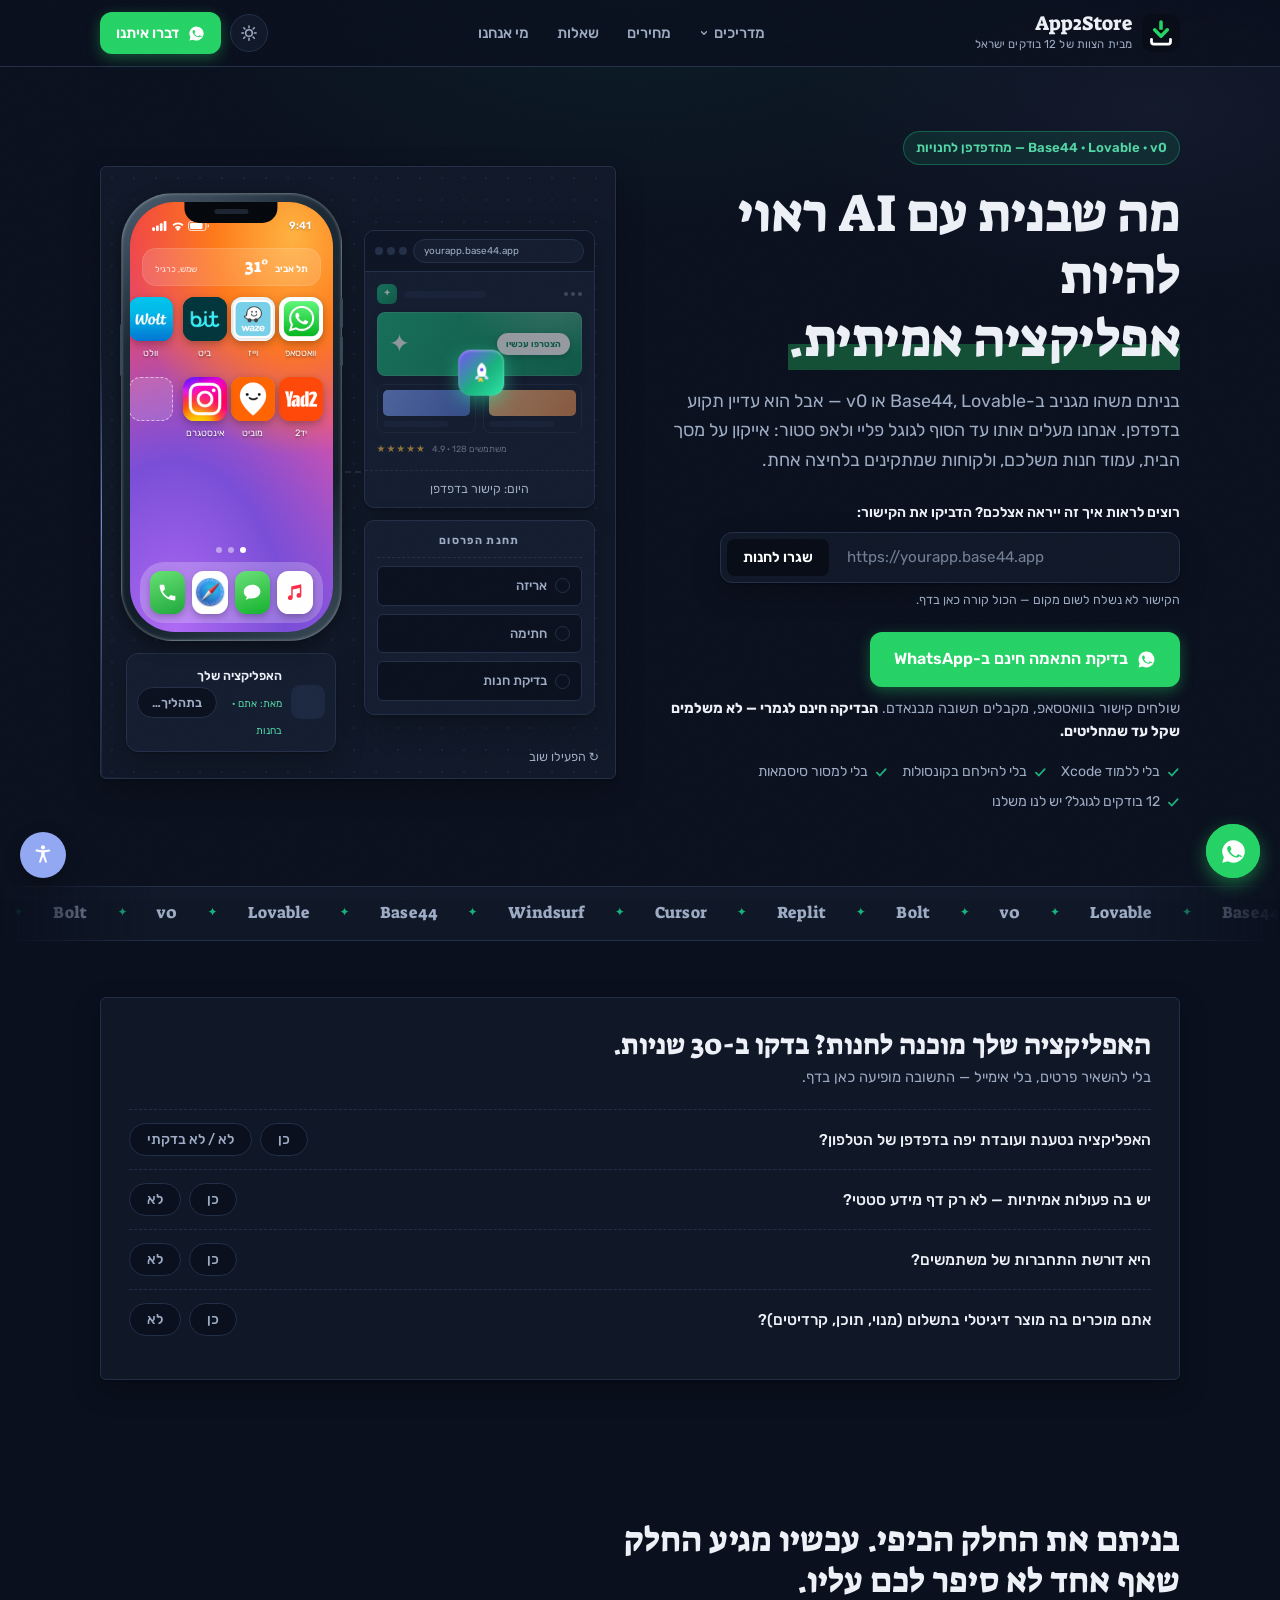
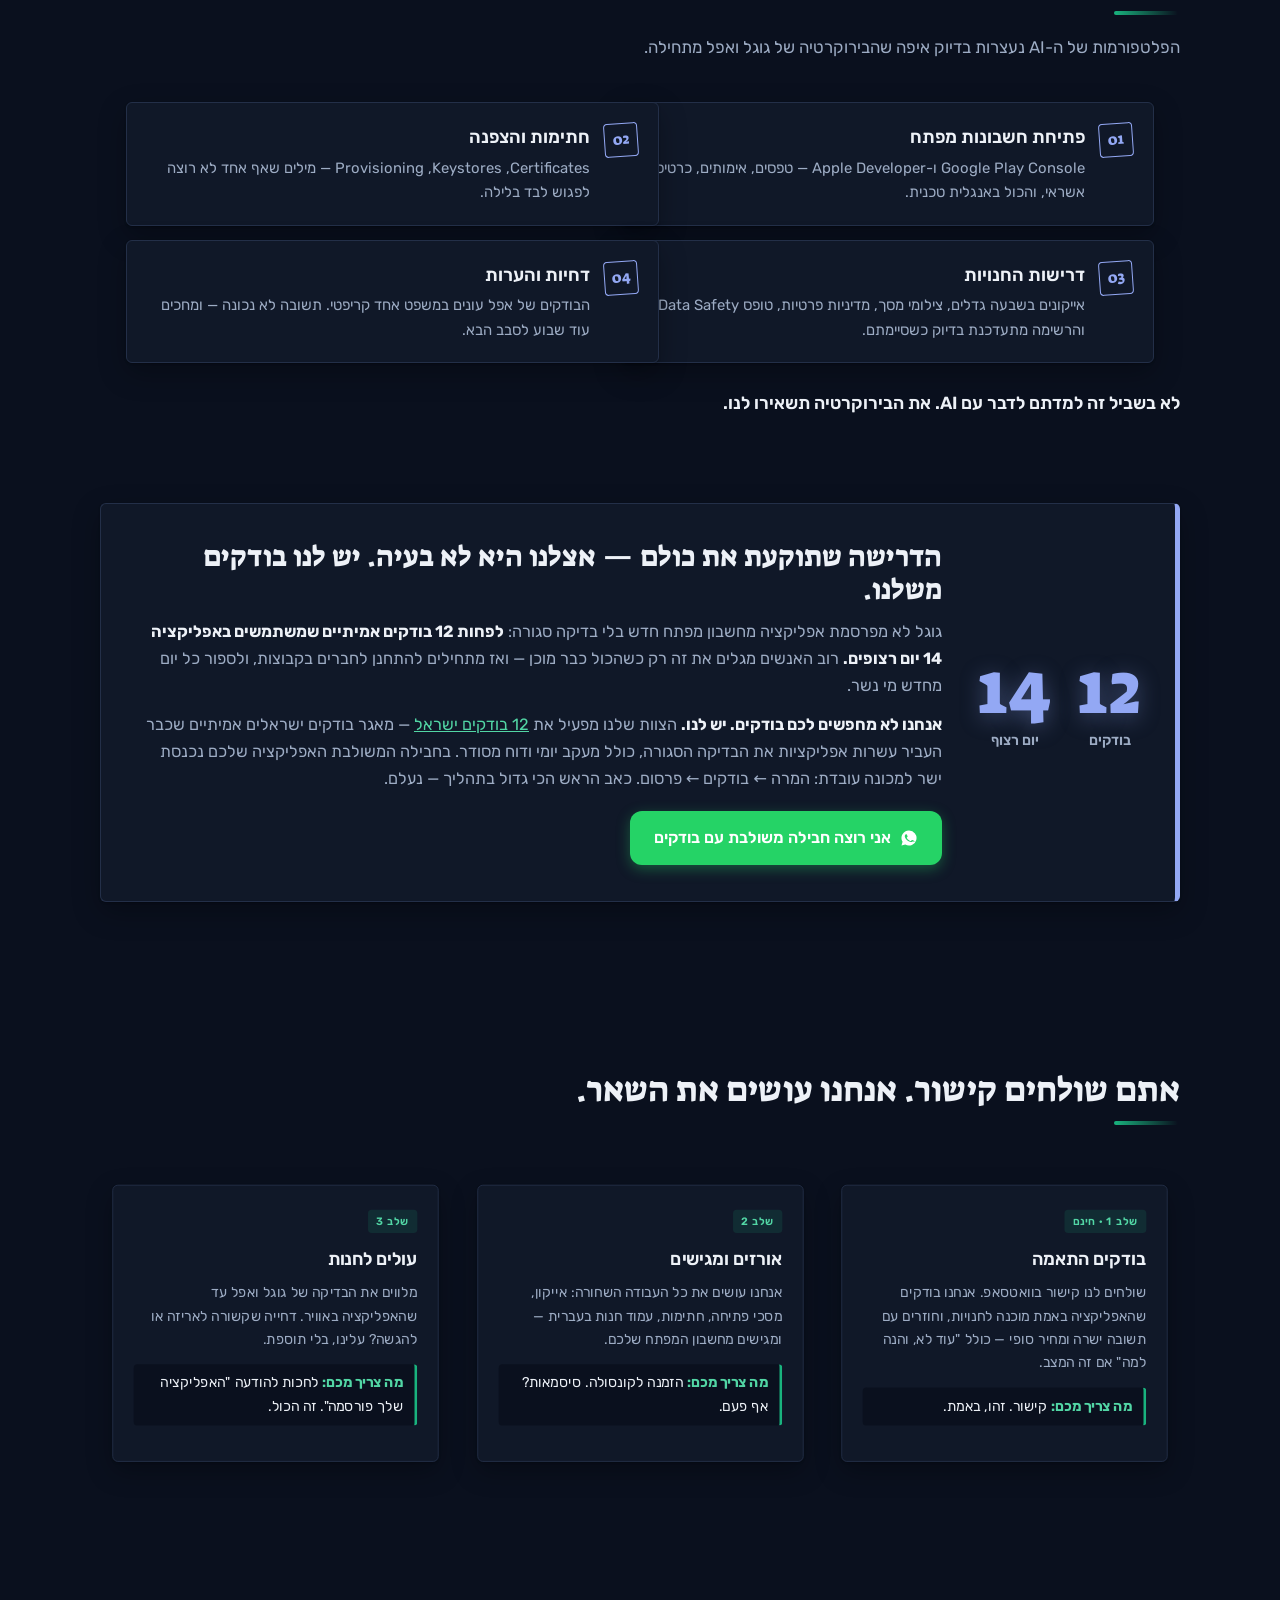
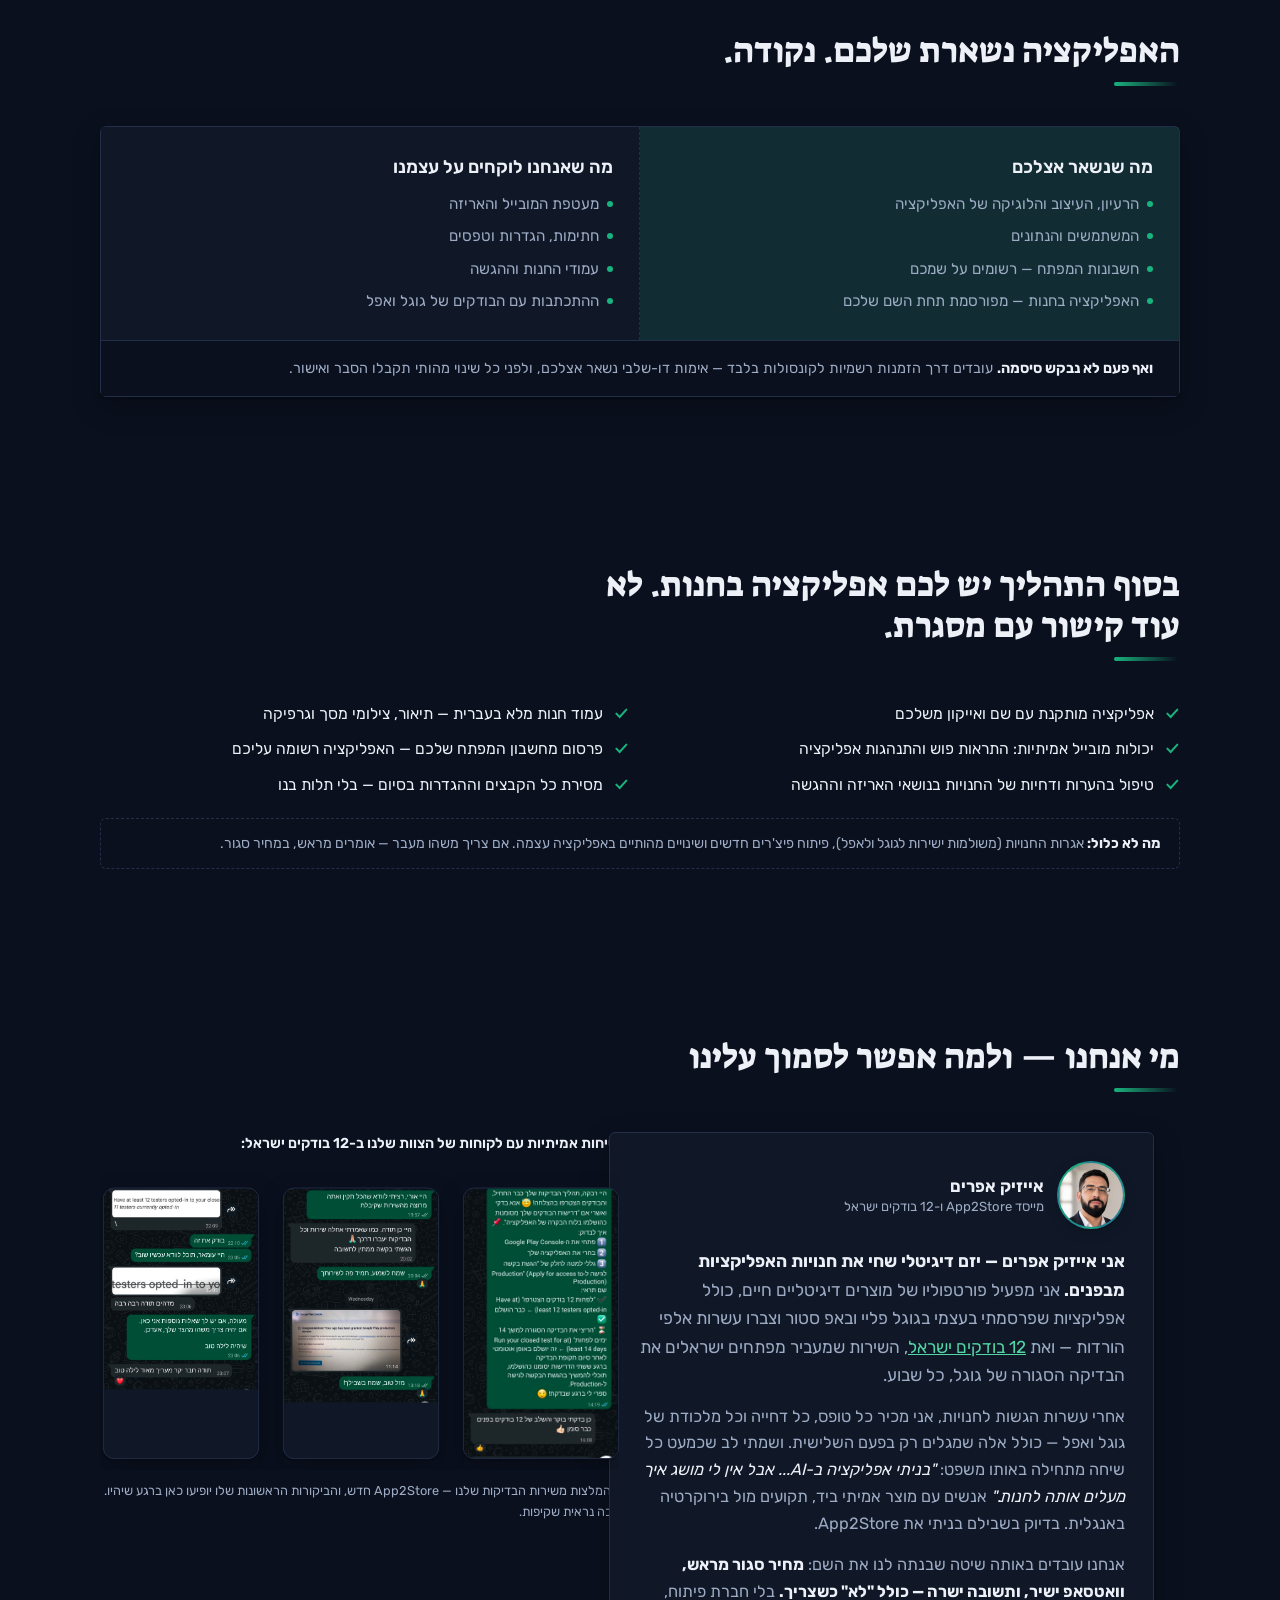
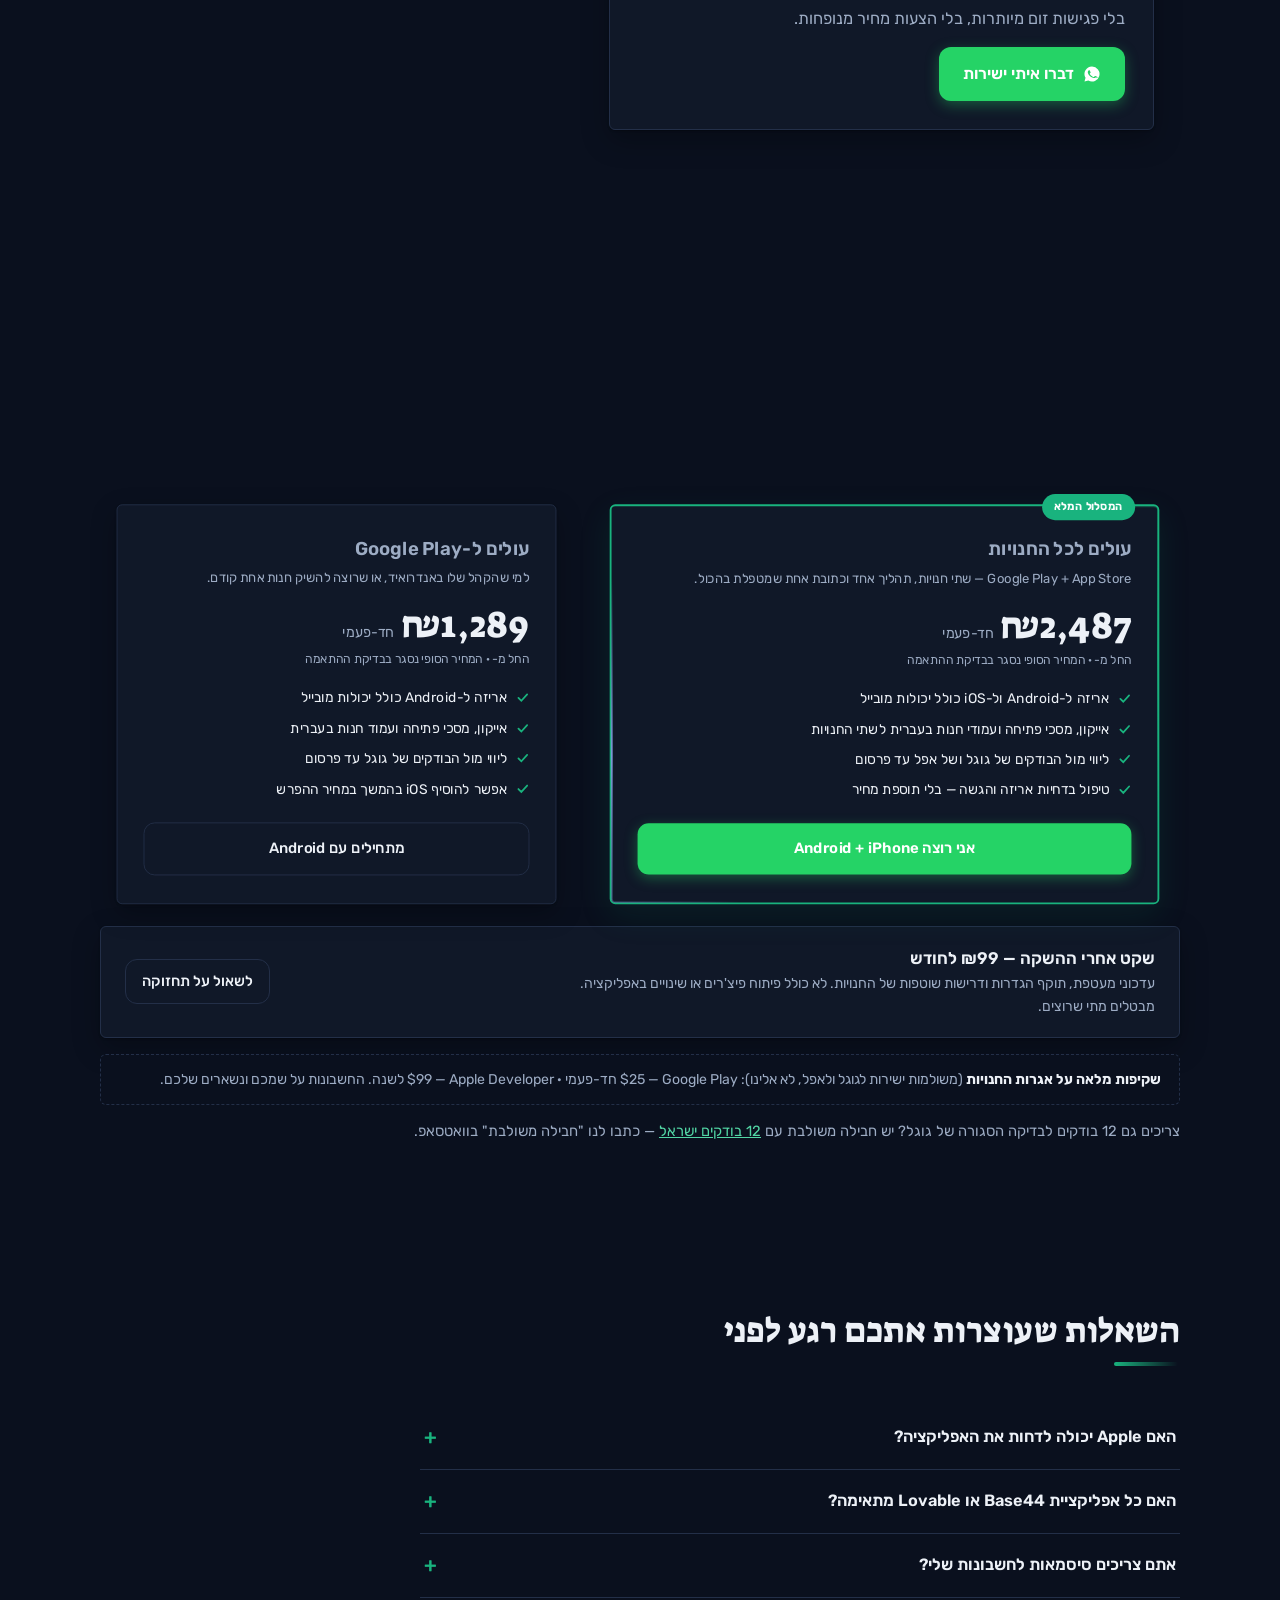
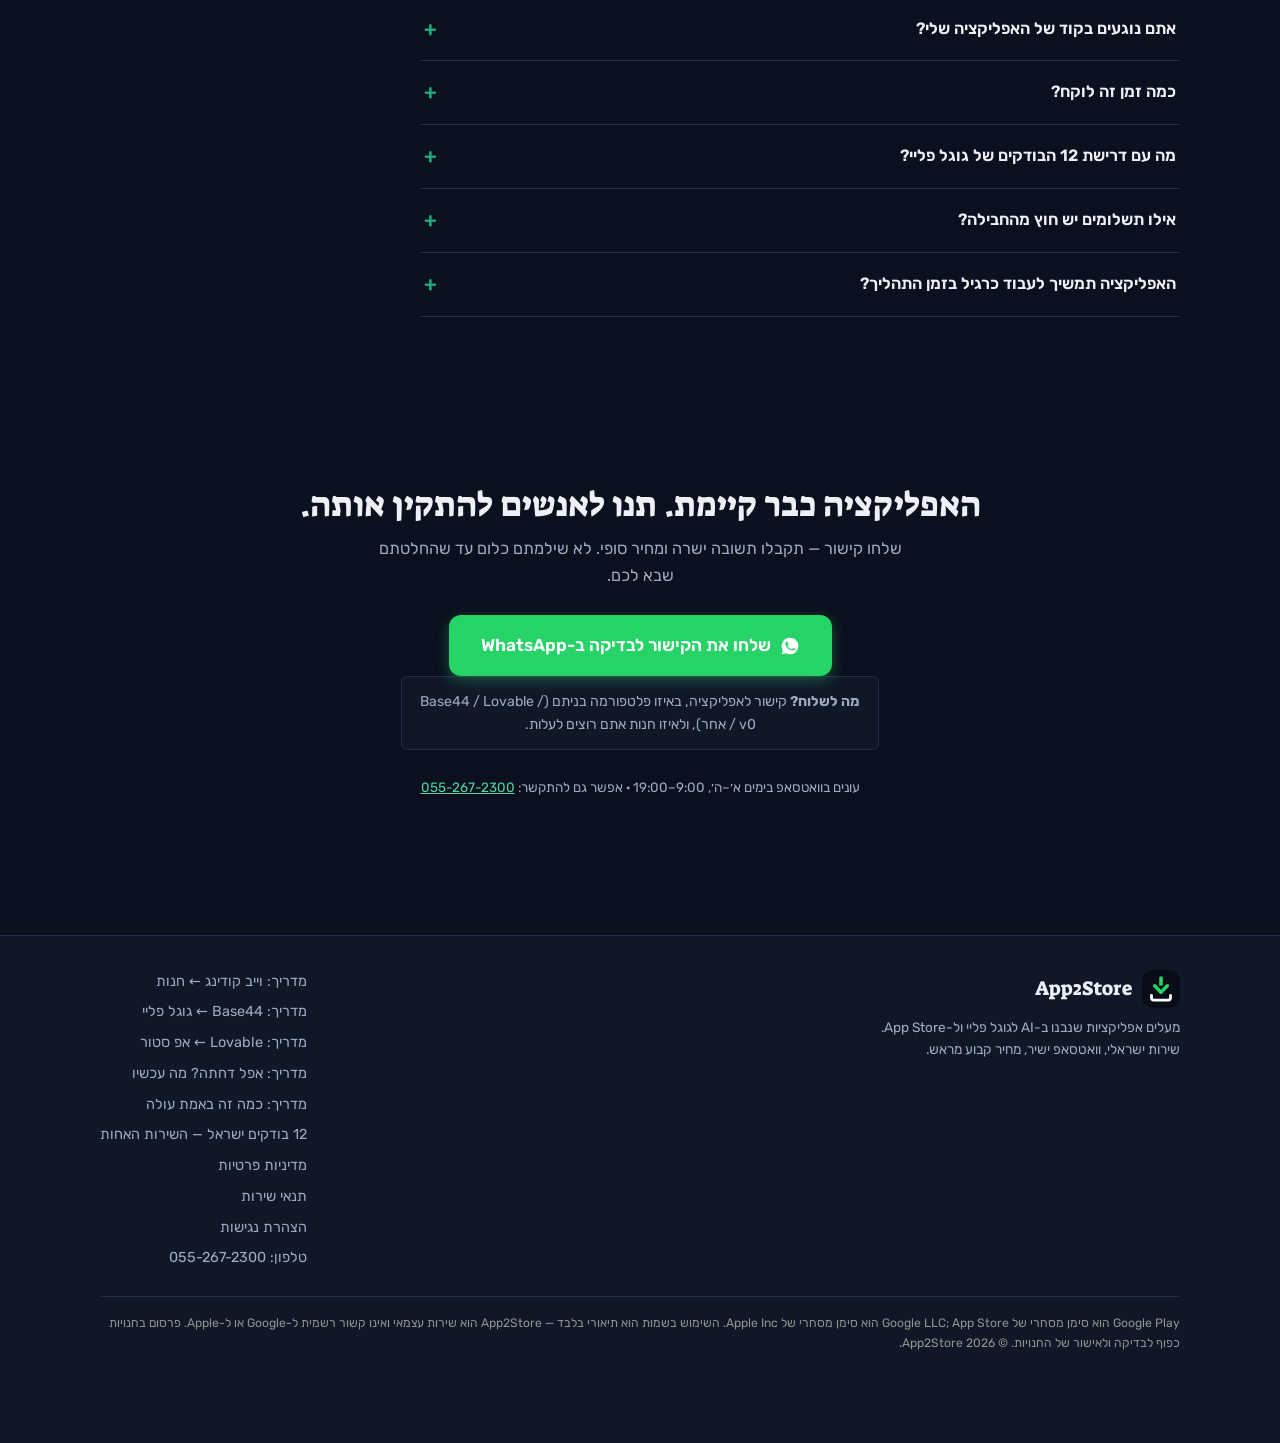
==== index.html @ b813319c "Google Play package to 1,290 Twelve places across the homepage, the five guides, the Service/Offer s" ====
<!DOCTYPE html>
<html lang="he" dir="rtl">
<head>
<meta charset="UTF-8">
<meta name="viewport" content="width=device-width, initial-scale=1.0">
<title>App2Store — מהאפליקציה שבנית ב-AI לגוגל פליי ול-App Store</title>
<meta name="description" content="בניתם אפליקציה ב-Base44, Lovable או v0? אנחנו מעלים אותה עד הסוף לגוגל פליי ול-App Store: אריזה, חתימות, עמוד חנות והגשה — במחיר קבוע מ-₪1,290. בדיקת התאמה חינם בוואטסאפ.">
<link rel="canonical" href="https://app2store.co.il/">
<meta property="og:type" content="website">
<meta property="og:locale" content="he_IL">
<meta property="og:title" content="App2Store | מהדפדפן לגוגל פליי ולאפ סטור">
<meta property="og:description" content="מעלים אפליקציות שנבנו ב-Base44 ו-Lovable לחנויות. מחיר קבוע, בדיקת התאמה חינם, בלי למסור סיסמאות.">
<meta property="og:url" content="https://app2store.co.il/">
<meta property="og:image" content="https://app2store.co.il/assets/og-v2.png">
<meta property="og:image:width" content="1200">
<meta property="og:image:height" content="630">
<meta property="og:image:alt" content="App2Store — מהדפדפן לחנויות">
<meta name="twitter:card" content="summary_large_image">
<meta name="theme-color" content="#0C1720">
<script>
(function(){
  try{
    var q=new URLSearchParams(location.search).get('theme');
    if(q==='light'||(q!=='dark'&&localStorage.getItem('a2s-theme')==='light'))document.documentElement.setAttribute('data-theme','light');
    var a=JSON.parse(localStorage.getItem('a2s-a11y')||'{}');
    if(a.fs===1)document.documentElement.classList.add('a11y-fs1');
    if(a.fs===2)document.documentElement.classList.add('a11y-fs2');
    if(a.contrast)document.documentElement.classList.add('a11y-contrast');
    if(a.links)document.documentElement.classList.add('a11y-links');
    if(a.motion)document.documentElement.classList.add('a11y-motion');
  }catch(e){}
})();
</script>
<link rel="icon" href="/favicon.svg" type="image/svg+xml">
<link rel="icon" href="/assets/favicon-192.png" type="image/png" sizes="192x192">
<link rel="preload" href="/assets/fonts/suezone-hebrew.woff2" as="font" type="font/woff2" crossorigin>
<link rel="preload" href="/assets/fonts/rubik-hebrew.woff2" as="font" type="font/woff2" crossorigin>
<link rel="preload" href="/assets/fonts/rubik-latin.woff2" as="font" type="font/woff2" crossorigin>
<link rel="stylesheet" href="/styles.css?v=20260807b">
<script type="application/ld+json">
{
  "@context": "https://schema.org",
  "@graph": [
    {
      "@type": "WebSite",
      "@id": "https://app2store.co.il/#website",
      "url": "https://app2store.co.il/",
      "name": "App2Store",
      "inLanguage": "he"
    },
    {
      "@type": "Organization",
      "@id": "https://app2store.co.il/#org",
      "name": "App2Store",
      "url": "https://app2store.co.il/",
      "logo": "https://app2store.co.il/assets/favicon-192.png",
      "telephone": "+972-55-267-2300",
      "areaServed": "IL",
      "description": "שירות ישראלי להעלאת אפליקציות שנבנו בכלי AI (Base44, Lovable, v0) לגוגל פליי ול-App Store. מבית הצוות של 12 בודקים ישראל.",
      "founder": { "@type": "Person", "name": "אייזיק אפרים", "image": "https://app2store.co.il/assets/founder.jpg" },
      "sameAs": ["https://www.12testersisrael.com"]
    },
    {
      "@type": "Service",
      "name": "המרת אפליקציית AI לאפליקציה בחנויות",
      "provider": { "@id": "https://app2store.co.il/#org" },
      "serviceType": "פרסום אפליקציות בגוגל פליי וב-App Store",
      "areaServed": "IL",
      "offers": [
        {
          "@type": "Offer",
          "name": "עולים לכל החנויות (Google Play + App Store)",
          "price": "2490",
          "priceCurrency": "ILS"
        },
        {
          "@type": "Offer",
          "name": "עולים ל-Google Play",
          "price": "1290",
          "priceCurrency": "ILS"
        }
      ]
    },
    {
      "@type": "FAQPage",
      "mainEntity": [
        {
          "@type": "Question",
          "name": "האם Apple יכולה לדחות את האפליקציה?",
          "acceptedAnswer": { "@type": "Answer", "text": "כן, ומי שמבטיח לכם אישור מובטח — לא אומר אמת. מה שאנחנו כן עושים: אורזים את האפליקציה עם יכולות מובייל אמיתיות (התראות, ניווט מותאם, טיפול במצב לא מקוון) כדי לעמוד בדרישות של Apple, ומטפלים בדחיות שקשורות לאריזה ולהגשה בלי תוספת מחיר." }
        },
        {
          "@type": "Question",
          "name": "האם כל אפליקציית Base44 או Lovable מתאימה לחנויות?",
          "acceptedAnswer": { "@type": "Answer", "text": "רוב האפליקציות מתאימות, אבל לא כולן. בדיוק בשביל זה בדיקת ההתאמה חינם ולפני תשלום: שולחים קישור בוואטסאפ ומקבלים תשובה ישרה — כולל 'זה עוד לא מוכן' אם זה המצב." }
        },
        {
          "@type": "Question",
          "name": "אתם צריכים סיסמאות לחשבונות שלי?",
          "acceptedAnswer": { "@type": "Answer", "text": "לא, אף פעם. עובדים דרך הזמנות רשמיות לקונסולות המפתחים בלבד. אימות דו-שלבי וסיסמאות נשארים אצלכם." }
        },
        {
          "@type": "Question",
          "name": "אתם נוגעים בקוד של האפליקציה שלי?",
          "acceptedAnswer": { "@type": "Answer", "text": "לא. השירות בונה מעטפת מובייל סביב האפליקציה ולא בתוכה: כשיש ייצוא קוד הוא מתקבל כקלט לקריאה בלבד ונארז כמו שהוא, וכשאין — העטיפה מצביעה על הכתובת החיה של האפליקציה ללא גישה לקוד כלל. התאמות קוסמטיות בשכבת המעטפת בלבד (תצוגת מובייל, התראות) מדווחות ומאושרות מראש. פיתוח פיצ'רים ותיקוני באגים אינם חלק מהשירות." }
        },
        {
          "@type": "Question",
          "name": "כמה זמן לוקח התהליך?",
          "acceptedAnswer": { "@type": "Answer", "text": "ההכנה וההגשה שלנו לוקחות ימי עבודה ספורים מרגע שיש גישה וחומרים. זמן הבדיקה של גוגל ואפל אינו בשליטתנו — בדרך כלל ימים בודדים." }
        },
        {
          "@type": "Question",
          "name": "מה עם דרישת 12 הבודקים של גוגל פליי?",
          "acceptedAnswer": { "@type": "Answer", "text": "בחשבון מפתח אישי חדש גוגל דורשת בדיקה סגורה עם 12 בודקים לפני פרסום. זה בדיוק התחום של השירות האחות שלנו, 12 בודקים ישראל — כשצריך, מחברים בין השירותים בחבילה אחת מסודרת." }
        },
        {
          "@type": "Question",
          "name": "אילו תשלומים יש חוץ מהחבילה?",
          "acceptedAnswer": { "@type": "Answer", "text": "אגרות החנויות עצמן, שמשולמות ישירות לגוגל ולאפל ולא אלינו: Google Play — 25 דולר חד-פעמי; Apple Developer — 99 דולר לשנה. החשבונות נפתחים על שמכם ונשארים שלכם." }
        },
        {
          "@type": "Question",
          "name": "האפליקציה תמשיך לעבוד כרגיל בזמן התהליך?",
          "acceptedAnswer": { "@type": "Answer", "text": "כן. גרסת הווב שלכם ממשיכה לרוץ כרגיל — אנחנו עובדים על מעטפת המובייל לצידה, ולא נוגעים במה שעובד בלי הסבר ואישור שלכם מראש." }
        }
      ]
    }
  ]
}
</script>
</head>
<body>

<header class="site-header">
  <div class="container">
    <button class="burger" id="burgerBtn" type="button" aria-label="תפריט" aria-expanded="false"><svg width="20" height="20" viewBox="0 0 24 24" fill="none" stroke="currentColor" stroke-width="2.4" stroke-linecap="round" aria-hidden="true"><path d="M4 7h16M4 12h16M4 17h16"/></svg></button>
    <div class="brand">
      <a class="brand-home" href="/" aria-label="App2Store — דף הבית">
        <svg class="brand-mark" viewBox="0 0 48 48" aria-hidden="true"><rect width="48" height="48" rx="12" fill="#10222E"/><path d="M24 10v16" stroke="#25D366" stroke-width="4.5" stroke-linecap="round"/><path d="M16 20l8 8 8-8" stroke="#25D366" stroke-width="4.5" stroke-linecap="round" stroke-linejoin="round"/><path d="M12 32v3a3 3 0 0 0 3 3h18a3 3 0 0 0 3-3v-3" stroke="#fff" stroke-width="3.5" stroke-linecap="round" fill="none"/></svg>
      </a>
      <span>
        <a class="brand-name" href="/">App2Store</a>
        <span class="brand-sub">מבית הצוות של <a href="https://www.12testersisrael.com" target="_blank" rel="noopener">12 בודקים ישראל</a></span>
      </span>
    </div>
    <nav class="main-nav" id="mainNav" aria-label="ניווט ראשי">
      <div class="nav-dd">
        <button class="nav-link nav-dd-btn" id="guidesBtn" type="button" aria-expanded="false">מדריכים <svg width="10" height="10" viewBox="0 0 24 24" fill="none" stroke="currentColor" stroke-width="3" stroke-linecap="round" aria-hidden="true"><path d="M6 9l6 6 6-6"/></svg></button>
        <div class="nav-dd-menu" id="guidesMenu">
          <a href="/vibe-coding-to-store">וייב קודינג ← חנות</a>
          <a href="/base44-to-google-play">Base44 ← גוגל פליי</a>
          <a href="/lovable-to-app-store">Lovable ← אפ סטור</a>
          <a href="/apple-rejection-guidelines">אפל דחתה? מה עכשיו</a>
          <a href="/app-store-costs">כמה זה באמת עולה</a>
        </div>
      </div>
      <a class="nav-link" href="/#pricing">מחירים</a>
      <a class="nav-link" href="/#faq">שאלות</a>
      <a class="nav-link" href="/#about">מי אנחנו</a>
    </nav>
    <div class="header-actions">
      <button class="theme-toggle" id="themeToggle" type="button" aria-label="החלפת מצב תצוגה כהה/בהיר">
        <svg class="ic-sun" width="18" height="18" viewBox="0 0 24 24" fill="none" stroke="currentColor" stroke-width="2" stroke-linecap="round" aria-hidden="true"><circle cx="12" cy="12" r="4.4"/><path d="M12 2.5v2.4M12 19.1v2.4M2.5 12h2.4M19.1 12h2.4M4.9 4.9l1.7 1.7M17.4 17.4l1.7 1.7M19.1 4.9l-1.7 1.7M6.6 17.4l-1.7 1.7"/></svg>
        <svg class="ic-moon" width="17" height="17" viewBox="0 0 24 24" fill="currentColor" aria-hidden="true"><path d="M20.7 14.6A8.8 8.8 0 0 1 9.4 3.3a.6.6 0 0 0-.8-.74A10 10 0 1 0 21.44 15.4a.6.6 0 0 0-.74-.8z"/></svg>
      </button>
      <a class="btn btn-wa btn-sm wa" href="#" data-wa>
        <svg width="17" height="17" viewBox="0 0 24 24" fill="currentColor" aria-hidden="true"><path d="M12 2a10 10 0 0 0-8.6 15.1L2 22l5.1-1.3A10 10 0 1 0 12 2zm5.2 14.2c-.2.6-1.2 1.1-1.7 1.2-.5 0-1 .2-3.3-.7-2.8-1.1-4.6-4-4.7-4.2-.1-.2-1.1-1.5-1.1-2.9s.7-2 1-2.3c.2-.3.5-.3.7-.3h.5c.2 0 .4 0 .6.5l.9 2.1c.1.2.1.4 0 .6l-.4.6-.5.5c-.2.2-.3.4-.1.7.2.3.9 1.5 2 2.4 1.4 1.2 2.5 1.6 2.9 1.7.3.2.5.1.7-.1l1.1-1.3c.2-.3.5-.2.8-.1l2.1 1c.3.2.5.3.6.4 0 .1 0 .7-.2 1.2z"/></svg>
        דברו איתנו
      </a>
    </div>
  </div>
</header>

<section class="hero">
  <div class="container">
    <div class="hero-copy">
      <span class="eyebrow">Base44 · Lovable · v0 — מהדפדפן לחנויות</span>
      <h1 id="heroTitle">מה שבנית עם AI ראוי להיות <span class="hl">אפליקציה אמיתית.</span></h1>
      <p class="hero-sub">בניתם משהו מגניב ב-Base44, Lovable או v0 — אבל הוא עדיין תקוע בדפדפן. אנחנו מעלים אותו עד הסוף לגוגל פליי ולאפ סטור: אייקון על מסך הבית, עמוד חנות משלכם, ולקוחות שמתקינים בלחיצה אחת.</p>

      <div class="paste-row">
        <label class="paste-label" for="appUrl">רוצים לראות איך זה ייראה אצלכם? הדביקו את הקישור:</label>
        <div class="paste-box">
          <input id="appUrl" type="url" inputmode="url" placeholder="https://yourapp.base44.app" autocomplete="off">
          <button id="launchBtn" type="button">שגרו לחנות</button>
        </div>
        <p class="paste-hint">הקישור לא נשלח לשום מקום — הכול קורה כאן בדף.</p>
      </div>

      <div class="hero-cta-wrap">
        <a class="btn btn-wa wa" href="#" data-wa>
          <svg width="19" height="19" viewBox="0 0 24 24" fill="currentColor" aria-hidden="true"><path d="M12 2a10 10 0 0 0-8.6 15.1L2 22l5.1-1.3A10 10 0 1 0 12 2zm5.2 14.2c-.2.6-1.2 1.1-1.7 1.2-.5 0-1 .2-3.3-.7-2.8-1.1-4.6-4-4.7-4.2-.1-.2-1.1-1.5-1.1-2.9s.7-2 1-2.3c.2-.3.5-.3.7-.3h.5c.2 0 .4 0 .6.5l.9 2.1c.1.2.1.4 0 .6l-.4.6-.5.5c-.2.2-.3.4-.1.7.2.3.9 1.5 2 2.4 1.4 1.2 2.5 1.6 2.9 1.7.3.2.5.1.7-.1l1.1-1.3c.2-.3.5-.2.8-.1l2.1 1c.3.2.5.3.6.4 0 .1 0 .7-.2 1.2z"/></svg>
          בדיקת התאמה חינם ב-WhatsApp
        </a>
        <p class="hero-micro">שולחים קישור בוואטסאפ, מקבלים תשובה מבנאדם. <strong>הבדיקה חינם לגמרי — לא משלמים שקל עד שמחליטים.</strong></p>
      </div>

      <div class="hero-nots">
        <span><svg width="14" height="14" viewBox="0 0 24 24" fill="none" stroke="currentColor" stroke-width="3" stroke-linecap="round" aria-hidden="true"><path d="M5 13l5 5L20 7"/></svg> בלי ללמוד Xcode</span>
        <span><svg width="14" height="14" viewBox="0 0 24 24" fill="none" stroke="currentColor" stroke-width="3" stroke-linecap="round" aria-hidden="true"><path d="M5 13l5 5L20 7"/></svg> בלי להילחם בקונסולות</span>
        <span><svg width="14" height="14" viewBox="0 0 24 24" fill="none" stroke="currentColor" stroke-width="3" stroke-linecap="round" aria-hidden="true"><path d="M5 13l5 5L20 7"/></svg> בלי למסור סיסמאות</span>
        <span><svg width="14" height="14" viewBox="0 0 24 24" fill="none" stroke="currentColor" stroke-width="3" stroke-linecap="round" aria-hidden="true"><path d="M5 13l5 5L20 7"/></svg> 12 בודקים לגוגל? יש לנו משלנו</span>
      </div>
    </div>

    <div class="stage" id="stage" aria-label="הדגמה: האפליקציה שלכם עוברת מהדפדפן לחנות">
      <div class="flow-col">
      <div class="browser" id="browserCard">
        <div class="browser-top">
          <span class="browser-dots"><i></i><i></i><i></i></span>
          <span class="urlbar" id="urlbar">yourapp.base44.app</span>
        </div>
        <div class="browser-body" id="browserBody">
          <div class="sk-nav"><i class="sk-logo sk-mono">✦</i><span class="sk sk-navline"></span><span class="sk-menu"><i></i><i></i><i></i></span></div>
          <div class="sk-hero2"><span class="sk-mono-big sk-mono">✦</span><span class="sk-cta">הצטרפו עכשיו</span></div>
          <div class="sk-cards">
            <div class="sk-card"><i class="skc-thumb t1"></i><span class="sk skc-line"></span></div>
            <div class="sk-card"><i class="skc-thumb t2"></i><span class="sk skc-line"></span></div>
          </div>
          <div class="sk-rate"><span class="sk-stars">★★★★★</span><span class="sk-rate-n">4.9 · 128 משתמשים</span></div>
        </div>
        <div class="browser-tag" id="browserTag">היום: קישור בדפדפן</div>
      </div>

      <div class="gate">
        <span class="gate-title">תחנת הפרסום</span>
        <div class="chip" id="chip1"><span class="tick"><svg viewBox="0 0 24 24" fill="none" stroke="currentColor" stroke-width="4" stroke-linecap="round"><path d="M5 13l5 5L20 7"/></svg></span>אריזה</div>
        <div class="chip" id="chip2"><span class="tick"><svg viewBox="0 0 24 24" fill="none" stroke="currentColor" stroke-width="4" stroke-linecap="round"><path d="M5 13l5 5L20 7"/></svg></span>חתימה</div>
        <div class="chip" id="chip3"><span class="tick"><svg viewBox="0 0 24 24" fill="none" stroke="currentColor" stroke-width="4" stroke-linecap="round"><path d="M5 13l5 5L20 7"/></svg></span>בדיקת חנות</div>
      </div>
      </div>

      <div class="phone-col">
        <div class="phone" id="phoneShell">
          <i class="pbtn pb-pow" aria-hidden="true"></i>
          <i class="pbtn pb-vu" aria-hidden="true"></i>
          <i class="pbtn pb-vd" aria-hidden="true"></i>
          <div class="phone-screen">
            <div class="p-island" aria-hidden="true"></div>
            <div class="phone-status" aria-hidden="true">
              <span class="pstat">
                <svg width="15" height="10" viewBox="0 0 16 11" fill="currentColor"><rect x="0" y="7" width="3" height="4" rx="1"/><rect x="4.2" y="5" width="3" height="6" rx="1"/><rect x="8.4" y="2.5" width="3" height="8.5" rx="1"/><rect x="12.6" y="0" width="3" height="11" rx="1"/></svg>
                <svg width="14" height="11" viewBox="0 0 16 12" fill="currentColor"><circle cx="8" cy="10.3" r="1.7"/><path d="M4.5 8.1a5 5 0 0 1 7 0l-1.5 1.5a3 3 0 0 0-4 0z"/><path d="M1.6 5.2a9 9 0 0 1 12.8 0l-1.5 1.5a7 7 0 0 0-9.8 0z"/></svg>
                <svg width="21" height="10" viewBox="0 0 25 12" fill="none" stroke="currentColor"><rect x="0.5" y="0.5" width="21" height="11" rx="3.2"/><rect x="2.3" y="2.3" width="15" height="7.4" rx="1.6" fill="currentColor" stroke="none"/><path d="M23.6 4v4a2.1 2.1 0 0 0 0-4z" fill="currentColor" stroke="none"/></svg>
              </span>
              <span class="ptime">9:41</span>
            </div>
            <div class="pwidget" aria-hidden="true">
              <span class="pw-city">תל אביב</span>
              <span class="pw-temp">31°</span>
              <span class="pw-cond">שמש, כרגיל</span>
            </div>
            <div class="icon-grid">
              <div class="app-ico"><i class="ai ai-wa"><img src="/assets/apps/whatsapp.png" alt=""></i><span>וואטסאפ</span></div>
              <div class="app-ico"><i class="ai ai-waze"><img src="/assets/apps/waze.png" alt=""></i><span>וייז</span></div>
              <div class="app-ico"><i class="ai ai-bit"><img src="/assets/apps/bit.png" alt=""></i><span>ביט</span></div>
              <div class="app-ico"><i class="ai ai-wolt"><img src="/assets/apps/wolt.png" alt=""></i><span>וולט</span></div>
              <div class="app-ico"><i class="ai ai-yad2"><img src="/assets/apps/yad2.png" alt=""></i><span>יד2</span></div>
              <div class="app-ico"><i class="ai ai-moovit"><img src="/assets/apps/moovit.png" alt=""></i><span>מוביט</span></div>
              <div class="app-ico"><i class="ai ai-insta"><img src="/assets/apps/instagram.png" alt=""></i><span>אינסטגרם</span></div>
              <div class="app-ico slot" id="slot"><i class="ai" id="slotIcon"><svg class="spark" width="26" height="26" viewBox="0 0 24 24" aria-hidden="true"><path d="M12 1.8c2.8 1.8 4.4 4.7 4.4 8 0 2-.5 3.9-1.5 5.6H9.1a11.6 11.6 0 0 1-1.5-5.6c0-3.3 1.6-6.2 4.4-8z" fill="#fff"/><circle cx="12" cy="8.6" r="1.7" fill="#5A4FF0"/><path d="M8.8 13.6c-1.7.7-2.9 2.1-3.4 4 1.3.4 2.7.2 3.9-.4z" fill="#DDE3FF"/><path d="M15.2 13.6c1.7.7 2.9 2.1 3.4 4-1.3.4-2.7.2-3.9-.4z" fill="#DDE3FF"/><path d="M12 16.2c1 1.1 1.4 2.6 1 4.4-.7-.2-1.4-.7-2-1.4-.6.7-1.3 1.2-2 1.4-.4-1.8 0-3.3 1-4.4z" fill="#FFC94D"/></svg></i><span id="slotLabel">האפליקציה שלך</span></div>
            </div>
            <div class="pdots" aria-hidden="true"><i class="on"></i><i></i><i></i></div>
            <div class="phone-dock" aria-hidden="true">
              <i class="dk dk-music"><svg width="22" height="22" viewBox="0 0 24 24" fill="#FA2D48"><path d="M9.5 18.2a2.6 2.6 0 1 1-1.6-2.4V6.6a1 1 0 0 1 .8-1l9-1.9a1 1 0 0 1 1.2 1v11a2.6 2.6 0 1 1-1.6-2.4V7.6l-7.8 1.7z"/></svg></i>
              <i class="dk dk-msg"><svg width="21" height="21" viewBox="0 0 24 24" fill="#fff"><path d="M12 3C6.5 3 2 6.6 2 11c0 2.5 1.4 4.7 3.6 6.1-.2.8-.7 2-1.5 3 0 0 2.4-.3 4.2-1.6.9.2 1.8.4 2.7.4 5.5 0 10-3.6 10-8s-4.5-8-10-8z"/></svg></i>
              <i class="dk dk-saf"><img src="/assets/apps/safari.png" alt=""></i>
              <i class="dk dk-phone"><svg width="21" height="21" viewBox="0 0 24 24" fill="#fff"><path d="M6.6 10.8c1.4 2.8 3.8 5.1 6.6 6.6l2.2-2.2c.3-.3.7-.4 1-.2 1.1.4 2.3.6 3.6.6.6 0 1 .4 1 1V20c0 .6-.4 1-1 1C10.6 21 3 13.4 3 4c0-.6.4-1 1-1h3.5c.6 0 1 .4 1 1 0 1.2.2 2.4.6 3.6.1.3 0 .7-.2 1l-2.3 2.2z"/></svg></i>
            </div>
          </div>
        </div>
        <div class="listing" dir="rtl">
          <span class="listing-icon" id="listingIcon"><svg class="spark" width="19" height="19" viewBox="0 0 24 24" aria-hidden="true"><path d="M12 1.8c2.8 1.8 4.4 4.7 4.4 8 0 2-.5 3.9-1.5 5.6H9.1a11.6 11.6 0 0 1-1.5-5.6c0-3.3 1.6-6.2 4.4-8z" fill="#fff"/><circle cx="12" cy="8.6" r="1.7" fill="#5A4FF0"/><path d="M8.8 13.6c-1.7.7-2.9 2.1-3.4 4 1.3.4 2.7.2 3.9-.4z" fill="#DDE3FF"/><path d="M15.2 13.6c1.7.7 2.9 2.1 3.4 4-1.3.4-2.7.2-3.9-.4z" fill="#DDE3FF"/><path d="M12 16.2c1 1.1 1.4 2.6 1 4.4-.7-.2-1.4-.7-2-1.4-.6.7-1.3 1.2-2 1.4-.4-1.8 0-3.3 1-4.4z" fill="#FFC94D"/></svg></span>
          <span class="listing-meta">
            <span class="listing-name" id="listingName">האפליקציה שלך</span><br>
            <span class="listing-dev">מאת: אתם · בחנות</span>
          </span>
          <button class="install-btn" id="installBtn" type="button">בתהליך…</button>
        </div>
      </div>

      <div class="fly" id="fly" aria-hidden="true"><svg width="25" height="25" viewBox="0 0 24 24" aria-hidden="true"><path d="M12 1.8c2.8 1.8 4.4 4.7 4.4 8 0 2-.5 3.9-1.5 5.6H9.1a11.6 11.6 0 0 1-1.5-5.6c0-3.3 1.6-6.2 4.4-8z" fill="#fff"/><circle cx="12" cy="8.6" r="1.7" fill="#5A4FF0"/><path d="M8.8 13.6c-1.7.7-2.9 2.1-3.4 4 1.3.4 2.7.2 3.9-.4z" fill="#DDE3FF"/><path d="M15.2 13.6c1.7.7 2.9 2.1 3.4 4-1.3.4-2.7.2-3.9-.4z" fill="#DDE3FF"/><path d="M12 16.2c1 1.1 1.4 2.6 1 4.4-.7-.2-1.4-.7-2-1.4-.6.7-1.3 1.2-2 1.4-.4-1.8 0-3.3 1-4.4z" fill="#FFC94D"/></svg></div>
      <div class="stamp" id="stamp" aria-hidden="true">עלה לחנות ✓</div>
      <button class="replay" id="replayBtn" type="button" aria-label="הפעלת ההדגמה שוב">↻ הפעילו שוב</button>
    </div>
  </div>
</section>

<div class="platform-strip" aria-hidden="true">
  <div class="pl-track">
    <span>Base44</span><i>✦</i><span>Lovable</span><i>✦</i><span>v0</span><i>✦</i><span>Bolt</span><i>✦</i><span>Replit</span><i>✦</i><span>Cursor</span><i>✦</i><span>Windsurf</span><i>✦</i>
    <span>Base44</span><i>✦</i><span>Lovable</span><i>✦</i><span>v0</span><i>✦</i><span>Bolt</span><i>✦</i><span>Replit</span><i>✦</i><span>Cursor</span><i>✦</i><span>Windsurf</span><i>✦</i>
  </div>
</div>

<section id="check" class="check-sec">
  <div class="container">
    <div class="checker panel">
      <div class="check-head">
        <h2>האפליקציה שלך מוכנה לחנות? בדקו ב-30 שניות.</h2>
        <p>בלי להשאיר פרטים, בלי אימייל — התשובה מופיעה כאן בדף.</p>
      </div>
      <div class="check-qs" id="checkQs">
        <div class="cq" data-q="mobile">
          <span class="cq-text">האפליקציה נטענת ועובדת יפה בדפדפן של הטלפון?</span>
          <span class="cq-btns"><button type="button" class="cq-btn" data-a="yes">כן</button><button type="button" class="cq-btn" data-a="no">לא / לא בדקתי</button></span>
        </div>
        <div class="cq" data-q="real">
          <span class="cq-text">יש בה פעולות אמיתיות — לא רק דף מידע סטטי?</span>
          <span class="cq-btns"><button type="button" class="cq-btn" data-a="yes">כן</button><button type="button" class="cq-btn" data-a="no">לא</button></span>
        </div>
        <div class="cq" data-q="login">
          <span class="cq-text">היא דורשת התחברות של משתמשים?</span>
          <span class="cq-btns"><button type="button" class="cq-btn" data-a="yes">כן</button><button type="button" class="cq-btn" data-a="no">לא</button></span>
        </div>
        <div class="cq" data-q="digital">
          <span class="cq-text">אתם מוכרים בה מוצר דיגיטלי בתשלום (מנוי, תוכן, קרדיטים)?</span>
          <span class="cq-btns"><button type="button" class="cq-btn" data-a="yes">כן</button><button type="button" class="cq-btn" data-a="no">לא</button></span>
        </div>
      </div>
      <div class="check-result" id="checkResult" hidden></div>
    </div>
  </div>
</section>

<section id="pain">
  <div class="container">
    <div class="sec-head">
      <h2>בניתם את החלק הכיפי. עכשיו מגיע החלק שאף אחד לא סיפר לכם עליו.</h2>
      <p>הפלטפורמות של ה-AI נעצרות בדיוק איפה שהבירוקרטיה של גוגל ואפל מתחילה.</p>
    </div>
    <div class="case-file">
      <div class="case-row panel">
        <span class="case-num">01</span>
        <div><h3>פתיחת חשבונות מפתח</h3><p>Google Play Console ו-Apple Developer — טפסים, אימותים, כרטיס אשראי, והכול באנגלית טכנית.</p></div>
      </div>
      <div class="case-row panel">
        <span class="case-num">02</span>
        <div><h3>חתימות והצפנה</h3><p><span class="en">Certificates</span>, <span class="en">Keystores</span>, <span class="en">Provisioning</span> — מילים שאף אחד לא רוצה לפגוש לבד בלילה.</p></div>
      </div>
      <div class="case-row panel">
        <span class="case-num">03</span>
        <div><h3>דרישות החנויות</h3><p>אייקונים בשבעה גדלים, צילומי מסך, מדיניות פרטיות, טופס Data Safety — והרשימה מתעדכנת בדיוק כשסיימתם.</p></div>
      </div>
      <div class="case-row panel">
        <span class="case-num">04</span>
        <div><h3>דחיות והערות</h3><p>הבודקים של אפל עונים במשפט אחד קריפטי. תשובה לא נכונה — ומחכים עוד שבוע לסבב הבא.</p></div>
      </div>
    </div>
    <p class="pain-close">לא בשביל זה למדתם לדבר עם AI. את הבירוקרטיה תשאירו לנו.</p>
  </div>
</section>

<section id="testers12" class="t12-sec">
  <div class="container">
    <div class="t12-band panel">
      <div class="t12-nums" aria-hidden="true">
        <div class="t12-cell"><span class="t12-big">12</span><span class="t12-lbl">בודקים</span></div>
        <div class="t12-cell"><span class="t12-big">14</span><span class="t12-lbl">יום רצוף</span></div>
      </div>
      <div class="t12-copy">
        <h2>הדרישה שתוקעת את כולם — אצלנו היא לא בעיה. יש לנו בודקים משלנו.</h2>
        <p>גוגל לא מפרסמת אפליקציה מחשבון מפתח חדש בלי בדיקה סגורה: <strong>לפחות 12 בודקים אמיתיים שמשתמשים באפליקציה 14 יום רצופים.</strong> רוב האנשים מגלים את זה רק כשהכול כבר מוכן — ואז מתחילים להתחנן לחברים בקבוצות, ולספור כל יום מחדש מי נשר.</p>
        <p><strong>אנחנו לא מחפשים לכם בודקים. יש לנו.</strong> הצוות שלנו מפעיל את <a href="https://www.12testersisrael.com" target="_blank" rel="noopener">12 בודקים ישראל</a> — מאגר בודקים ישראלים אמיתיים שכבר העביר עשרות אפליקציות את הבדיקה הסגורה, כולל מעקב יומי ודוח מסודר. בחבילה המשולבת האפליקציה שלכם נכנסת ישר למכונה עובדת: המרה ← בודקים ← פרסום. כאב הראש הכי גדול בתהליך — נעלם.</p>
        <a class="btn btn-wa wa" href="#" data-wa data-plan="combo">
          <svg width="18" height="18" viewBox="0 0 24 24" fill="currentColor" aria-hidden="true"><path d="M12 2a10 10 0 0 0-8.6 15.1L2 22l5.1-1.3A10 10 0 1 0 12 2zm5.2 14.2c-.2.6-1.2 1.1-1.7 1.2-.5 0-1 .2-3.3-.7-2.8-1.1-4.6-4-4.7-4.2-.1-.2-1.1-1.5-1.1-2.9s.7-2 1-2.3c.2-.3.5-.3.7-.3h.5c.2 0 .4 0 .6.5l.9 2.1c.1.2.1.4 0 .6l-.4.6-.5.5c-.2.2-.3.4-.1.7.2.3.9 1.5 2 2.4 1.4 1.2 2.5 1.6 2.9 1.7.3.2.5.1.7-.1l1.1-1.3c.2-.3.5-.2.8-.1l2.1 1c.3.2.5.3.6.4 0 .1 0 .7-.2 1.2z"/></svg>
          אני רוצה חבילה משולבת עם בודקים
        </a>
      </div>
    </div>
  </div>
</section>

<section id="process">
  <div class="container">
    <div class="sec-head">
      <h2>אתם שולחים קישור. אנחנו עושים את השאר.</h2>
    </div>
    <div class="steps">
      <div class="step panel">
        <span class="step-tag">שלב 1 · חינם</span>
        <h3>בודקים התאמה</h3>
        <p>שולחים לנו קישור בוואטסאפ. אנחנו בודקים שהאפליקציה באמת מוכנה לחנויות, וחוזרים עם תשובה ישרה ומחיר סופי — כולל "עוד לא, והנה למה" אם זה המצב.</p>
        <p class="step-need"><b>מה צריך מכם:</b> קישור. זהו, באמת.</p>
      </div>
      <div class="step panel">
        <span class="step-tag">שלב 2</span>
        <h3>אורזים ומגישים</h3>
        <p>אנחנו עושים את כל העבודה השחורה: אייקון, מסכי פתיחה, חתימות, עמוד חנות בעברית — ומגישים מחשבון המפתח שלכם.</p>
        <p class="step-need"><b>מה צריך מכם:</b> הזמנה לקונסולה. סיסמאות? אף פעם.</p>
      </div>
      <div class="step panel">
        <span class="step-tag">שלב 3</span>
        <h3>עולים לחנות</h3>
        <p>מלווים את הבדיקה של גוגל ואפל עד שהאפליקציה באוויר. דחייה שקשורה לאריזה או להגשה? עלינו, בלי תוספת.</p>
        <p class="step-need"><b>מה צריך מכם:</b> לחכות להודעה "האפליקציה שלך פורסמה". זה הכול.</p>
      </div>
    </div>
  </div>
</section>

<section id="ownership">
  <div class="container">
    <div class="sec-head">
      <h2>האפליקציה נשארת שלכם. נקודה.</h2>
    </div>
    <div class="panel boundary-wrap">
      <div class="boundary">
        <div class="bnd bnd-yours">
          <h3>מה שנשאר אצלכם</h3>
          <ul>
            <li>הרעיון, העיצוב והלוגיקה של האפליקציה</li>
            <li>המשתמשים והנתונים</li>
            <li>חשבונות המפתח — רשומים על שמכם</li>
            <li>האפליקציה בחנות — מפורסמת תחת השם שלכם</li>
          </ul>
        </div>
        <div class="bnd bnd-ours">
          <h3>מה שאנחנו לוקחים על עצמנו</h3>
          <ul>
            <li>מעטפת המובייל והאריזה</li>
            <li>חתימות, הגדרות וטפסים</li>
            <li>עמודי החנות וההגשה</li>
            <li>ההתכתבות עם הבודקים של גוגל ואפל</li>
          </ul>
        </div>
      </div>
      <p class="boundary-note"><b>ואף פעם לא נבקש סיסמה.</b> עובדים דרך הזמנות רשמיות לקונסולות בלבד — אימות דו-שלבי נשאר אצלכם, ולפני כל שינוי מהותי תקבלו הסבר ואישור.</p>
    </div>
  </div>
</section>

<section id="deliverable">
  <div class="container">
    <div class="sec-head">
      <h2>בסוף התהליך יש לכם אפליקציה בחנות. לא עוד קישור עם מסגרת.</h2>
    </div>
    <div class="deliver-grid">
      <div class="deliver-item"><svg width="16" height="16" viewBox="0 0 24 24" fill="none" stroke="currentColor" stroke-width="3" stroke-linecap="round" aria-hidden="true"><path d="M5 13l5 5L20 7"/></svg>אפליקציה מותקנת עם שם ואייקון משלכם</div>
      <div class="deliver-item"><svg width="16" height="16" viewBox="0 0 24 24" fill="none" stroke="currentColor" stroke-width="3" stroke-linecap="round" aria-hidden="true"><path d="M5 13l5 5L20 7"/></svg>עמוד חנות מלא בעברית — תיאור, צילומי מסך וגרפיקה</div>
      <div class="deliver-item"><svg width="16" height="16" viewBox="0 0 24 24" fill="none" stroke="currentColor" stroke-width="3" stroke-linecap="round" aria-hidden="true"><path d="M5 13l5 5L20 7"/></svg>יכולות מובייל אמיתיות: התראות פוש והתנהגות אפליקציה</div>
      <div class="deliver-item"><svg width="16" height="16" viewBox="0 0 24 24" fill="none" stroke="currentColor" stroke-width="3" stroke-linecap="round" aria-hidden="true"><path d="M5 13l5 5L20 7"/></svg>פרסום מחשבון המפתח שלכם — האפליקציה רשומה עליכם</div>
      <div class="deliver-item"><svg width="16" height="16" viewBox="0 0 24 24" fill="none" stroke="currentColor" stroke-width="3" stroke-linecap="round" aria-hidden="true"><path d="M5 13l5 5L20 7"/></svg>טיפול בהערות ודחיות של החנויות בנושאי האריזה וההגשה</div>
      <div class="deliver-item"><svg width="16" height="16" viewBox="0 0 24 24" fill="none" stroke="currentColor" stroke-width="3" stroke-linecap="round" aria-hidden="true"><path d="M5 13l5 5L20 7"/></svg>מסירת כל הקבצים וההגדרות בסיום — בלי תלות בנו</div>
    </div>
    <p class="exclude-strip"><b>מה לא כלול:</b> אגרות החנויות (משולמות ישירות לגוגל ולאפל), פיתוח פיצ'רים חדשים ושינויים מהותיים באפליקציה עצמה. אם צריך משהו מעבר — אומרים מראש, במחיר סגור.</p>
  </div>
</section>

<section id="about">
  <div class="container">
    <div class="sec-head">
      <h2>מי אנחנו — ולמה אפשר לסמוך עלינו</h2>
    </div>
    <div class="about-grid">
      <div class="about-story panel">
        <div class="founder">
          <span class="f-avatar" id="founderAvatar"><img src="/assets/founder.jpg" alt="אייזיק אפרים"></span>
          <span class="f-meta"><b>אייזיק אפרים</b><small>מייסד App2Store ו-12 בודקים ישראל</small></span>
        </div>
        <p class="about-lead"><strong>אני אייזיק אפרים — יזם דיגיטלי שחי את חנויות האפליקציות מבפנים.</strong> אני מפעיל פורטפוליו של מוצרים דיגיטליים חיים, כולל אפליקציות שפרסמתי בעצמי בגוגל פליי ובאפ סטור וצברו עשרות אלפי הורדות — ואת <a href="https://www.12testersisrael.com" target="_blank" rel="noopener">12 בודקים ישראל</a>, השירות שמעביר מפתחים ישראלים את הבדיקה הסגורה של גוגל, כל שבוע.</p>
        <p>אחרי עשרות הגשות לחנויות, אני מכיר כל טופס, כל דחייה וכל מלכודת של גוגל ואפל — כולל אלה שמגלים רק בפעם השלישית. ושמתי לב שכמעט כל שיחה מתחילה באותו משפט: <em>"בניתי אפליקציה ב-AI... אבל אין לי מושג איך מעלים אותה לחנות."</em> אנשים עם מוצר אמיתי ביד, תקועים מול בירוקרטיה באנגלית. בדיוק בשבילם בניתי את App2Store.</p>
        <p>אנחנו עובדים באותה שיטה שבנתה לנו את השם: <strong>מחיר סגור מראש, וואטסאפ ישיר, ותשובה ישרה — כולל "לא" כשצריך.</strong> בלי חברת פיתוח, בלי פגישות זום מיותרות, בלי הצעות מחיר מנופחות.</p>
        <a class="btn btn-wa wa" href="#" data-wa>
          <svg width="18" height="18" viewBox="0 0 24 24" fill="currentColor" aria-hidden="true"><path d="M12 2a10 10 0 0 0-8.6 15.1L2 22l5.1-1.3A10 10 0 1 0 12 2zm5.2 14.2c-.2.6-1.2 1.1-1.7 1.2-.5 0-1 .2-3.3-.7-2.8-1.1-4.6-4-4.7-4.2-.1-.2-1.1-1.5-1.1-2.9s.7-2 1-2.3c.2-.3.5-.3.7-.3h.5c.2 0 .4 0 .6.5l.9 2.1c.1.2.1.4 0 .6l-.4.6-.5.5c-.2.2-.3.4-.1.7.2.3.9 1.5 2 2.4 1.4 1.2 2.5 1.6 2.9 1.7.3.2.5.1.7-.1l1.1-1.3c.2-.3.5-.2.8-.1l2.1 1c.3.2.5.3.6.4 0 .1 0 .7-.2 1.2z"/></svg>
          דברו איתי ישירות
        </a>
      </div>
      <div class="about-proof">
        <p class="proof-label">שיחות אמיתיות עם לקוחות של הצוות שלנו ב-12 בודקים ישראל:</p>
        <div class="proof-shots" tabindex="0" aria-label="גלריית המלצות — גללו הצידה">
          <figure class="proof-shot panel"><img src="/assets/testimonials/whatsapp-review-approved.jpg" alt="צילום וואטסאפ: לקוח מעדכן שהאפליקציה אושרה ועלתה לגוגל פליי" loading="lazy"></figure>
          <figure class="proof-shot panel"><img src="/assets/testimonials/whatsapp-review-production-access.jpg" alt="צילום וואטסאפ: לקוח מקבל אישור גישה לפרודקשן" loading="lazy"></figure>
          <figure class="proof-shot panel"><img src="/assets/testimonials/whatsapp-review-opted-in.jpg" alt="צילום וואטסאפ: כל הבודקים הצטרפו לבדיקה" loading="lazy"></figure>
          <figure class="proof-shot panel"><img src="/assets/testimonials/whatsapp-review-premium-report.jpg" alt="צילום וואטסאפ: לקוח מגיב לדוח הבדיקה המפורט" loading="lazy"></figure>
          <figure class="proof-shot panel"><img src="/assets/testimonials/whatsapp-review-hebrew-flow.jpg" alt="צילום וואטסאפ: שיחת ליווי בעברית עם לקוח" loading="lazy"></figure>
        </div>
        <p class="proof-note">ההמלצות משירות הבדיקות שלנו — App2Store חדש, והביקורות הראשונות שלו יופיעו כאן ברגע שיהיו. ככה נראית שקיפות.</p>
      </div>
    </div>
  </div>
</section>

<section id="pricing">
  <div class="container">
    <div class="sec-head">
      <h2>מחיר קבוע מראש. בלי הפתעות באמצע ההגשה.</h2>
      <p>המחיר הסופי נסגר אחרי בדיקת ההתאמה החינמית — ולא זז אחרי שהתחלנו.</p>
    </div>
    <div class="price-grid">
      <div class="price-card panel primary">
        <span class="price-badge">המסלול המלא</span>
        <p class="price-name">עולים לכל החנויות</p>
        <p class="price-for">Google Play + App Store — שתי חנויות, תהליך אחד וכתובת אחת שמטפלת בהכול.</p>
        <p class="price-fig">₪2,490 <small>חד-פעמי</small></p>
        <p class="price-once">החל מ- · המחיר הסופי נסגר בבדיקת ההתאמה</p>
        <ul class="price-list">
          <li><svg width="15" height="15" viewBox="0 0 24 24" fill="none" stroke="currentColor" stroke-width="3" stroke-linecap="round" aria-hidden="true"><path d="M5 13l5 5L20 7"/></svg>אריזה ל-Android ול-iOS כולל יכולות מובייל</li>
          <li><svg width="15" height="15" viewBox="0 0 24 24" fill="none" stroke="currentColor" stroke-width="3" stroke-linecap="round" aria-hidden="true"><path d="M5 13l5 5L20 7"/></svg>אייקון, מסכי פתיחה ועמודי חנות בעברית לשתי החנויות</li>
          <li><svg width="15" height="15" viewBox="0 0 24 24" fill="none" stroke="currentColor" stroke-width="3" stroke-linecap="round" aria-hidden="true"><path d="M5 13l5 5L20 7"/></svg>ליווי מול הבודקים של גוגל ושל אפל עד פרסום</li>
          <li><svg width="15" height="15" viewBox="0 0 24 24" fill="none" stroke="currentColor" stroke-width="3" stroke-linecap="round" aria-hidden="true"><path d="M5 13l5 5L20 7"/></svg>טיפול בדחיות אריזה והגשה — בלי תוספת מחיר</li>
        </ul>
        <a class="btn btn-wa wa" href="#" data-wa data-plan="full">אני רוצה Android + iPhone</a>
      </div>
      <div class="price-card panel">
        <p class="price-name">עולים ל-Google Play</p>
        <p class="price-for">למי שהקהל שלו באנדרואיד, או שרוצה להשיק חנות אחת קודם.</p>
        <p class="price-fig">₪1,290 <small>חד-פעמי</small></p>
        <p class="price-once">החל מ- · המחיר הסופי נסגר בבדיקת ההתאמה</p>
        <ul class="price-list">
          <li><svg width="15" height="15" viewBox="0 0 24 24" fill="none" stroke="currentColor" stroke-width="3" stroke-linecap="round" aria-hidden="true"><path d="M5 13l5 5L20 7"/></svg>אריזה ל-Android כולל יכולות מובייל</li>
          <li><svg width="15" height="15" viewBox="0 0 24 24" fill="none" stroke="currentColor" stroke-width="3" stroke-linecap="round" aria-hidden="true"><path d="M5 13l5 5L20 7"/></svg>אייקון, מסכי פתיחה ועמוד חנות בעברית</li>
          <li><svg width="15" height="15" viewBox="0 0 24 24" fill="none" stroke="currentColor" stroke-width="3" stroke-linecap="round" aria-hidden="true"><path d="M5 13l5 5L20 7"/></svg>ליווי מול הבודקים של גוגל עד פרסום</li>
          <li><svg width="15" height="15" viewBox="0 0 24 24" fill="none" stroke="currentColor" stroke-width="3" stroke-linecap="round" aria-hidden="true"><path d="M5 13l5 5L20 7"/></svg>אפשר להוסיף iOS בהמשך במחיר ההפרש</li>
        </ul>
        <a class="btn btn-ghost wa" href="#" data-wa data-plan="android">מתחילים עם Android</a>
      </div>
    </div>
    <div class="maint-strip panel">
      <div>
        <h3>שקט אחרי ההשקה — ₪99 לחודש</h3>
        <p>עדכוני מעטפת, תוקף הגדרות ודרישות שוטפות של החנויות. לא כולל פיתוח פיצ'רים או שינויים באפליקציה. מבטלים מתי שרוצים.</p>
      </div>
      <a class="btn btn-ghost btn-sm wa" href="#" data-wa data-plan="maint">לשאול על תחזוקה</a>
    </div>
    <p class="fees-note"><b>שקיפות מלאה על אגרות החנויות</b> (משולמות ישירות לגוגל ולאפל, לא אלינו): Google Play — <span class="en">$25</span> חד-פעמי · Apple Developer — <span class="en">$99</span> לשנה. החשבונות על שמכם ונשארים שלכם.</p>
    <p class="combo-note">צריכים גם 12 בודקים לבדיקה הסגורה של גוגל? יש חבילה משולבת עם <a href="https://www.12testersisrael.com" target="_blank" rel="noopener">12 בודקים ישראל</a> — כתבו לנו "חבילה משולבת" בוואטסאפ.</p>
  </div>
</section>

<section id="faq">
  <div class="container">
    <div class="sec-head">
      <h2>השאלות שעוצרות אתכם רגע לפני</h2>
    </div>
    <div class="faq-list">
      <details class="faq-item">
        <summary>האם Apple יכולה לדחות את האפליקציה?</summary>
        <p class="faq-a">כן — ומי שמבטיח לכם "אישור מובטח", לא אומר אמת. מה שאנחנו כן עושים: אורזים את האפליקציה עם יכולות מובייל אמיתיות (התראות, ניווט מותאם, טיפול במצב לא מקוון) כדי לעמוד בדרישות של אפל, <b>ומטפלים בדחיות שקשורות לאריזה ולהגשה בלי תוספת מחיר.</b></p>
      </details>
      <details class="faq-item">
        <summary>האם כל אפליקציית Base44 או Lovable מתאימה?</summary>
        <p class="faq-a">רוב האפליקציות מתאימות — אבל לא כולן. בדיוק בשביל זה בדיקת ההתאמה היא חינם ולפני תשלום: שולחים קישור, ומקבלים תשובה ישרה. כולל "זה עוד לא מוכן" אם זה המצב.</p>
      </details>
      <details class="faq-item">
        <summary>אתם צריכים סיסמאות לחשבונות שלי?</summary>
        <p class="faq-a"><b>לא. אף פעם.</b> עובדים דרך הזמנות רשמיות לקונסולות המפתחים בלבד — אימות דו-שלבי וסיסמאות נשארים אצלכם. מי שמבקש מכם סיסמה — תברחו.</p>
      </details>
      <details class="faq-item">
        <summary>אתם נוגעים בקוד של האפליקציה שלי?</summary>
        <p class="faq-a"><b>לא. אנחנו בונים מעטפת מובייל סביב האפליקציה — לא בתוכה.</b> כשיש ייצוא קוד (Lovable, v0, Base44 בתוכנית Builder) הוא מתקבל כקלט לקריאה בלבד ונארז כמו שהוא; כשאין ייצוא, העטיפה מצביעה על הכתובת החיה שלכם ואנחנו בכלל לא רואים קוד. ההתאמות היחידות הן קוסמטיות ובשכבת המעטפת — התאמה למסך האייפון, חיבור התראות — וכל אחת מדווחת ומאושרת מראש. פיתוח פיצ'רים ותיקוני באגים אינם חלק מהשירות.</p>
      </details>
      <details class="faq-item">
        <summary>כמה זמן זה לוקח?</summary>
        <p class="faq-a">ההכנה וההגשה שלנו: ימי עבודה ספורים מרגע שיש גישה וחומרים. הבדיקה של גוגל ואפל עצמן לא בשליטתנו — בדרך כלל ימים בודדים, ואנחנו מעדכנים אתכם בכל שלב.</p>
      </details>
      <details class="faq-item">
        <summary>מה עם דרישת 12 הבודקים של גוגל פליי?</summary>
        <p class="faq-a">בחשבון מפתח אישי חדש, גוגל דורשת בדיקה סגורה עם 12 בודקים במשך 14 יום לפני פרסום. זה בדיוק מה שהשירות האחות שלנו, <a href="https://www.12testersisrael.com" target="_blank" rel="noopener">12 בודקים ישראל</a>, עושה כל יום — כשצריך, מסדרים הכול בחבילה אחת.</p>
      </details>
      <details class="faq-item">
        <summary>אילו תשלומים יש חוץ מהחבילה?</summary>
        <p class="faq-a">רק אגרות החנויות, ישירות לגוגל ולאפל: <span class="en">$25</span> חד-פעמי ל-Google Play ו-<span class="en">$99</span> לשנה ל-Apple Developer. אין אצלנו עלויות נסתרות — זה כל הסיפור.</p>
      </details>
      <details class="faq-item">
        <summary>האפליקציה תמשיך לעבוד כרגיל בזמן התהליך?</summary>
        <p class="faq-a">כן. גרסת הווב ממשיכה לרוץ כרגיל — אנחנו עובדים על מעטפת המובייל לצידה, ולא נוגעים במה שעובד בלי הסבר ואישור שלכם מראש.</p>
      </details>
    </div>
  </div>
</section>

<section class="final">
  <div class="container">
    <h2>האפליקציה כבר קיימת. תנו לאנשים להתקין אותה.</h2>
    <p>שלחו קישור — תקבלו תשובה ישרה ומחיר סופי. לא שילמתם כלום עד שהחלטתם שבא לכם.</p>
    <a class="btn btn-wa wa" href="#" data-wa>
      <svg width="20" height="20" viewBox="0 0 24 24" fill="currentColor" aria-hidden="true"><path d="M12 2a10 10 0 0 0-8.6 15.1L2 22l5.1-1.3A10 10 0 1 0 12 2zm5.2 14.2c-.2.6-1.2 1.1-1.7 1.2-.5 0-1 .2-3.3-.7-2.8-1.1-4.6-4-4.7-4.2-.1-.2-1.1-1.5-1.1-2.9s.7-2 1-2.3c.2-.3.5-.3.7-.3h.5c.2 0 .4 0 .6.5l.9 2.1c.1.2.1.4 0 .6l-.4.6-.5.5c-.2.2-.3.4-.1.7.2.3.9 1.5 2 2.4 1.4 1.2 2.5 1.6 2.9 1.7.3.2.5.1.7-.1l1.1-1.3c.2-.3.5-.2.8-.1l2.1 1c.3.2.5.3.6.4 0 .1 0 .7-.2 1.2z"/></svg>
      שלחו את הקישור לבדיקה ב-WhatsApp
    </a>
    <p class="final-what"><b>מה לשלוח?</b> קישור לאפליקציה, באיזו פלטפורמה בניתם (Base44 / Lovable / v0 / אחר), ולאיזו חנות אתם רוצים לעלות.</p>
    <p class="final-hours">עונים בוואטסאפ בימים א׳–ה׳, 9:00–19:00 · אפשר גם להתקשר: <a href="tel:+972552672300"><span class="en">055-267-2300</span></a></p>
  </div>
</section>

<footer class="site-footer">
  <div class="container">
    <div class="footer-grid">
      <div class="footer-brand">
        <a class="brand" href="/">
          <svg class="brand-mark" viewBox="0 0 48 48" aria-hidden="true"><rect width="48" height="48" rx="12" fill="#10222E"/><path d="M24 10v16" stroke="#25D366" stroke-width="4.5" stroke-linecap="round"/><path d="M16 20l8 8 8-8" stroke="#25D366" stroke-width="4.5" stroke-linecap="round" stroke-linejoin="round"/><path d="M12 32v3a3 3 0 0 0 3 3h18a3 3 0 0 0 3-3v-3" stroke="#fff" stroke-width="3.5" stroke-linecap="round" fill="none"/></svg>
          <span><span class="brand-name">App2Store</span></span>
        </a>
        <p>מעלים אפליקציות שנבנו ב-AI לגוגל פליי ול-App Store. שירות ישראלי, וואטסאפ ישיר, מחיר קבוע מראש.</p>
      </div>
      <div class="footer-links">
        <a href="/vibe-coding-to-store">מדריך: וייב קודינג ← חנות</a>
        <a href="/base44-to-google-play">מדריך: Base44 ← גוגל פליי</a>
        <a href="/lovable-to-app-store">מדריך: Lovable ← אפ סטור</a>
        <a href="/apple-rejection-guidelines">מדריך: אפל דחתה? מה עכשיו</a>
        <a href="/app-store-costs">מדריך: כמה זה באמת עולה</a>
        <a href="https://www.12testersisrael.com" target="_blank" rel="noopener">12 בודקים ישראל — השירות האחות</a>
        <a href="/privacy">מדיניות פרטיות</a>
        <a href="/terms">תנאי שירות</a>
        <a href="/accessibility">הצהרת נגישות</a>
        <a href="tel:+972552672300">טלפון: <span class="en">055-267-2300</span></a>
      </div>
    </div>
    <p class="legal-line">Google Play הוא סימן מסחרי של Google LLC; App Store הוא סימן מסחרי של Apple Inc. השימוש בשמות הוא תיאורי בלבד — App2Store הוא שירות עצמאי ואינו קשור רשמית ל-Google או ל-Apple. פרסום בחנויות כפוף לבדיקה ולאישור של החנויות. © 2026 App2Store.</p>
  </div>
</footer>

<div class="sticky-cta" id="stickyCta">
  <span class="sticky-price"><b>בדיקת התאמה חינם</b>תשובה מבנאדם תוך דקות, בלי התחייבות</span>
  <a class="btn btn-wa btn-sm wa" href="#" data-wa>
    <svg width="16" height="16" viewBox="0 0 24 24" fill="currentColor" aria-hidden="true"><path d="M12 2a10 10 0 0 0-8.6 15.1L2 22l5.1-1.3A10 10 0 1 0 12 2zm5.2 14.2c-.2.6-1.2 1.1-1.7 1.2-.5 0-1 .2-3.3-.7-2.8-1.1-4.6-4-4.7-4.2-.1-.2-1.1-1.5-1.1-2.9s.7-2 1-2.3c.2-.3.5-.3.7-.3h.5c.2 0 .4 0 .6.5l.9 2.1c.1.2.1.4 0 .6l-.4.6-.5.5c-.2.2-.3.4-.1.7.2.3.9 1.5 2 2.4 1.4 1.2 2.5 1.6 2.9 1.7.3.2.5.1.7-.1l1.1-1.3c.2-.3.5-.2.8-.1l2.1 1c.3.2.5.3.6.4 0 .1 0 .7-.2 1.2z"/></svg>
    לוואטסאפ
  </a>
</div>

<a class="wa-float wa" href="#" data-wa aria-label="שיחה בוואטסאפ">
  <svg width="27" height="27" viewBox="0 0 24 24" fill="currentColor" aria-hidden="true"><path d="M12 2a10 10 0 0 0-8.6 15.1L2 22l5.1-1.3A10 10 0 1 0 12 2zm5.2 14.2c-.2.6-1.2 1.1-1.7 1.2-.5 0-1 .2-3.3-.7-2.8-1.1-4.6-4-4.7-4.2-.1-.2-1.1-1.5-1.1-2.9s.7-2 1-2.3c.2-.3.5-.3.7-.3h.5c.2 0 .4 0 .6.5l.9 2.1c.1.2.1.4 0 .6l-.4.6-.5.5c-.2.2-.3.4-.1.7.2.3.9 1.5 2 2.4 1.4 1.2 2.5 1.6 2.9 1.7.3.2.5.1.7-.1l1.1-1.3c.2-.3.5-.2.8-.1l2.1 1c.3.2.5.3.6.4 0 .1 0 .7-.2 1.2z"/></svg>
</a>

<button class="a11y-btn" id="a11yBtn" type="button" aria-label="תפריט נגישות" aria-expanded="false">
  <svg width="24" height="24" viewBox="0 0 24 24" fill="currentColor" aria-hidden="true"><circle cx="12" cy="4.4" r="2.1"/><path d="M19.2 7.2a1 1 0 0 0-1.2-.7c-2 .5-4 .8-6 .8s-4-.3-6-.8a1 1 0 1 0-.5 1.9c1.6.4 3.2.7 4.8.8v2.9l-2.2 6.3a1 1 0 0 0 1.9.7l2-5.7 2 5.7a1 1 0 1 0 1.9-.7l-2.2-6.3V9.2c1.6-.1 3.2-.4 4.8-.8a1 1 0 0 0 .7-1.2z"/></svg>
</button>

<div class="a11y-panel" id="a11yPanel" role="dialog" aria-label="הגדרות נגישות">
  <h3>נגישות</h3>
  <button class="a11y-row" data-a11y="fs"><span>גודל טקסט</span><span class="state" id="fsState">רגיל</span></button>
  <button class="a11y-row" data-a11y="contrast"><span>ניגודיות גבוהה</span><span class="state" id="contrastState">כבוי</span></button>
  <button class="a11y-row" data-a11y="links"><span>הדגשת קישורים</span><span class="state" id="linksState">כבוי</span></button>
  <button class="a11y-row" data-a11y="motion"><span>עצירת אנימציות</span><span class="state" id="motionState">כבוי</span></button>
  <div class="a11y-foot">
    <a href="/accessibility">הצהרת נגישות</a>
    <button class="a11y-reset" id="a11yReset" type="button">איפוס</button>
  </div>
</div>

<script src="/script.js?v=20260815a" defer></script>
<script defer src="/meta-pixel.js?v=4"></script>
<script defer src="/ga4.js?v=3"></script>
<script defer src="/_vercel/insights/script.js"></script>
</body>
</html>
---- styles.css ----
/* App2Store — "דרכון פרסום" design system
   Porcelain ground / ink type / install-green brand / bureaucratic stamp blue.
   Document panels are flat (6px, 1px line); app artifacts are rounded (squircle).
   The contrast between the two IS the visual story. */

/* Dark is the default theme; [data-theme="light"] restores the paper look. */
:root {
  --paper: #0A101E;
  --surface: #101828;
  --card: #141D30;
  --card-head: #0D1424;
  --ink: #EDF1F7;
  --ink-soft: #9DACC4;
  --slab: #070C16;
  --brand: #19B37E;
  --brand-deep: #0E8A5C;
  --brand-ink: #52D6A5;
  --brand-tint: rgba(25,179,126,.13);
  --brand-line: rgba(25,179,126,.4);
  --wa: #25D366;
  --wa-deep: #1DA851;
  --stamp: #93A8F4;
  --stamp-paper: rgba(18,28,48,.92);
  --b12-bg: rgba(147,168,244,.14);
  --b12-line: rgba(147,168,244,.4);
  --sk: #1C2740;
  --line: #232F48;
  --dots: #182238;
  --glass: rgba(10,16,30,.86);
  --gold: #C79A3B;
  --r-doc: 6px;
  --r-btn: 12px;
  --r-app: 24px;
  --shadow-paper: 0 1px 2px rgba(0,0,0,.25), 0 10px 28px rgba(0,0,0,.28);
  --shadow-app: 0 6px 18px rgba(0,0,0,.45);
  --font-display: 'Suez One', serif;
  --font-body: 'Rubik', system-ui, sans-serif;
  --maxw: 1120px;
}

:root[data-theme="light"] {
  --paper: #F4F7F3;
  --surface: #FFFFFF;
  --card: #FDFEFD;
  --card-head: #F3F6F3;
  --ink: #10222E;
  --ink-soft: #4E6070;
  --slab: #10222E;
  --brand: #0E8A5C;
  --brand-deep: #0B6B48;
  --brand-ink: #0B6B48;
  --brand-tint: #E3F2EA;
  --brand-line: #BFDECD;
  --stamp: #2F4DA8;
  --stamp-paper: rgba(255,255,255,.9);
  --b12-bg: #EAF0FA;
  --b12-line: #C9D6EE;
  --sk: #EAF0EA;
  --line: #DBE3DB;
  --dots: #E7EDE7;
  --glass: rgba(244,247,243,.88);
  --shadow-paper: 0 1px 2px rgba(16,34,46,.06), 0 10px 28px rgba(16,34,46,.06);
  --shadow-app: 0 6px 18px rgba(16,34,46,.16);
}

/* accessibility widget states */
html.a11y-fs1 { font-size: 112.5%; }
html.a11y-fs2 { font-size: 125%; }
html.a11y-links a { text-decoration: underline !important; }
html.a11y-motion *, html.a11y-motion *::before, html.a11y-motion *::after {
  animation: none !important; transition: none !important; scroll-behavior: auto !important;
}
html.a11y-contrast { --ink: #FFFFFF; --ink-soft: #DFE9EA; --line: #4A6070; --brand-ink: #7FE8C0; }
html.a11y-contrast[data-theme="light"] { --ink: #000000; --ink-soft: #1E2A30; --line: #8A9AA0; --brand-ink: #084D33; }

@font-face {
  font-family: 'Rubik';
  font-style: normal;
  font-weight: 300 900;
  font-display: swap;
  src: url('/assets/fonts/rubik-hebrew.woff2') format('woff2');
  unicode-range: U+0307-0308, U+0590-05FF, U+200C-2010, U+20AA, U+25CC, U+FB1D-FB4F;
}
@font-face {
  font-family: 'Rubik';
  font-style: normal;
  font-weight: 300 900;
  font-display: swap;
  src: url('/assets/fonts/rubik-latin.woff2') format('woff2');
  unicode-range: U+0000-00FF, U+2000-206F, U+20AC, U+2122;
}
@font-face {
  font-family: 'Suez One';
  font-style: normal;
  font-weight: 400;
  font-display: swap;
  src: url('/assets/fonts/suezone-hebrew.woff2') format('woff2');
  unicode-range: U+0307-0308, U+0590-05FF, U+200C-2010, U+20AA, U+25CC, U+FB1D-FB4F;
}
@font-face {
  font-family: 'Suez One';
  font-style: normal;
  font-weight: 400;
  font-display: swap;
  src: url('/assets/fonts/suezone-latin.woff2') format('woff2');
  unicode-range: U+0000-00FF, U+2000-206F, U+20AC, U+2122;
}

* { box-sizing: border-box; margin: 0; padding: 0; }

html { scroll-behavior: smooth; }

body {
  font-family: var(--font-body);
  background:
    radial-gradient(52% 36% at 50% 0%, rgba(25,179,126,.08), transparent 70%),
    radial-gradient(40% 30% at 90% 12%, rgba(147,168,244,.06), transparent 70%),
    var(--paper);
  background-attachment: fixed;
  color: var(--ink);
  line-height: 1.65;
  font-size: 1.02rem;
  -webkit-font-smoothing: antialiased;
  overflow-x: hidden;
}
:root[data-theme="light"] body { background: var(--paper); }

.container { max-width: var(--maxw); margin: 0 auto; padding: 0 20px; }

h1, h2, .price-fig { font-family: var(--font-display); font-weight: 400; line-height: 1.18; }
h1 { font-size: clamp(2.05rem, 5.2vw, 3.3rem); letter-spacing: -0.5px; }
h2 { font-size: clamp(1.55rem, 3.4vw, 2.15rem); margin-bottom: .55em; }
h3 { font-size: 1.13rem; font-weight: 600; }

p { color: var(--ink-soft); }
strong { color: var(--ink); }

a { color: var(--brand-ink); }

.en { direction: ltr; unicode-bidi: isolate; }

section { padding: 84px 0; overflow-x: clip; }
@media (max-width: 720px) { section { padding: 56px 0; } }

/* ---------- header ---------- */
.site-header {
  position: sticky; top: 0; z-index: 60;
  background: var(--glass);
  backdrop-filter: blur(10px);
  border-bottom: 1px solid var(--line);
}
.site-header .container {
  display: flex; align-items: center; justify-content: space-between;
  padding-top: 12px; padding-bottom: 12px; gap: 12px;
}
.brand { display: flex; align-items: center; gap: 10px; text-decoration: none; color: var(--ink); }
.brand-home { display: block; flex: none; }
a.brand-name { text-decoration: none; color: var(--ink); }
.brand-mark { width: 38px; height: 38px; border-radius: 10px; display: block; flex: none; }
.brand > span { display: inline-flex; flex-direction: column; }
.brand-name { font-family: var(--font-display); font-size: 1.25rem; line-height: 1.15; }
.brand-sub { font-size: .72rem; color: var(--ink-soft); letter-spacing: .01em; white-space: nowrap; }
@media (max-width: 430px) { .brand-sub { display: none; } }
.brand-sub a { color: inherit; text-decoration: none; }
.brand-sub a:hover { color: var(--brand-ink); text-decoration: underline; }
.brand-mark rect { fill: var(--slab); }
.header-actions { display: flex; align-items: center; gap: 9px; }
.theme-toggle {
  width: 38px; height: 38px; border-radius: 50%; cursor: pointer;
  background: var(--surface); border: 1px solid var(--line); color: var(--ink-soft);
  display: grid; place-items: center; padding: 0; flex: none;
}
.theme-toggle:hover { color: var(--brand-ink); border-color: var(--brand); }
.theme-toggle .ic-sun, :root[data-theme="light"] .theme-toggle .ic-moon { display: block; }
.theme-toggle .ic-moon, :root[data-theme="light"] .theme-toggle .ic-sun { display: none; }

/* ---------- main nav ---------- */
.main-nav { display: flex; align-items: center; gap: 4px; }
.nav-link {
  display: inline-flex; align-items: center; gap: 5px;
  font-family: var(--font-body); font-size: .93rem; font-weight: 500;
  color: var(--ink-soft); text-decoration: none; background: none; border: none; cursor: pointer;
  padding: 8px 12px; border-radius: 8px;
}
.nav-link:hover { color: var(--brand-ink); background: var(--brand-tint); }
.nav-dd { position: relative; }
.nav-dd-menu {
  position: absolute; top: calc(100% + 6px); inset-inline-start: 0; z-index: 65;
  min-width: 205px; display: none; flex-direction: column;
  background: var(--surface); border: 1px solid var(--line); border-radius: 10px;
  box-shadow: var(--shadow-paper); padding: 6px;
}
.nav-dd.open .nav-dd-menu { display: flex; }
.nav-dd-menu a {
  padding: 9px 12px; border-radius: 7px; text-decoration: none;
  color: var(--ink); font-size: .92rem;
}
.nav-dd-menu a:hover { background: var(--brand-tint); color: var(--brand-ink); }
.burger { display: none; width: 38px; height: 38px; border-radius: 10px; border: 1px solid var(--line); background: var(--surface); color: var(--ink); cursor: pointer; place-items: center; order: -1; margin-inline-end: 4px; }
@media (max-width: 900px) {
  .main-nav {
    display: none; position: absolute; top: 100%; right: 0; left: 0;
    flex-direction: column; align-items: stretch; gap: 2px;
    background: var(--surface); border-bottom: 1px solid var(--line);
    padding: 10px 16px 14px; box-shadow: var(--shadow-paper);
  }
  .main-nav.open { display: flex; }
  .burger { display: grid; }
  .nav-dd-menu { position: static; display: flex; border: none; box-shadow: none; background: transparent; padding: 0 12px; }
  .nav-dd-btn svg { display: none; }
  .nav-dd-btn { pointer-events: none; color: var(--ink); font-weight: 600; }
  .site-header .container { position: relative; }
  /* burger sits on the right edge, before the brand (RTL flex-start = right) */
  .site-header .container { flex-wrap: nowrap; }
  .brand { order: 0; }
  .burger { position: static; }
  .site-header .container > .brand { margin-inline-end: auto; }
}

/* ---------- buttons ---------- */
.btn {
  display: inline-flex; align-items: center; justify-content: center; gap: 9px;
  border: none; cursor: pointer; text-decoration: none;
  font-family: var(--font-body); font-weight: 600; font-size: 1rem;
  padding: 14px 24px; border-radius: var(--r-btn);
  transition: transform .15s ease, box-shadow .15s ease, background .15s ease;
}
.btn:active { transform: translateY(1px); }
.btn-wa { background: var(--wa); color: #fff; box-shadow: 0 4px 14px rgba(37,211,102,.35); }
.btn-wa:hover { background: var(--wa-deep); }
.btn-wa svg { flex: none; }
.btn-ghost {
  background: var(--surface); color: var(--ink);
  border: 1px solid var(--line); box-shadow: none;
  font-weight: 500;
}
.btn-ghost:hover { border-color: var(--brand); color: var(--brand-ink); }
.btn-sm { padding: 9px 16px; font-size: .92rem; }

/* ---------- hero ---------- */
.hero { padding: 64px 0 72px; overflow: hidden; }
.hero .container {
  display: grid; grid-template-columns: minmax(0, 1fr) minmax(0, 1fr);
  gap: 48px; align-items: center;
}
@media (max-width: 920px) {
  .hero .container { grid-template-columns: 1fr; gap: 40px; }
}

.eyebrow {
  display: inline-flex; align-items: center; gap: 8px;
  font-size: .82rem; font-weight: 600; color: var(--brand-ink);
  background: var(--brand-tint); border: 1px solid var(--brand-line);
  padding: 5px 12px; border-radius: 999px; margin-bottom: 18px;
}
.hero h1 { margin-bottom: 16px; }
.hero-sub { font-size: 1.12rem; margin-bottom: 26px; max-width: 34em; }

.paste-row { margin-bottom: 22px; }
.paste-label { font-size: .88rem; font-weight: 600; color: var(--ink); margin-bottom: 8px; display: block; }
.paste-box {
  display: flex; gap: 8px; max-width: 460px;
  background: var(--surface); border: 1px solid var(--line);
  border-radius: var(--r-btn); padding: 6px; box-shadow: var(--shadow-paper);
}
.paste-box:focus-within { border-color: var(--brand); }
.paste-box input {
  flex: 1; min-width: 0; border: none; outline: none; background: transparent;
  font-family: var(--font-body); font-size: .95rem; color: var(--ink);
  padding: 8px 10px; direction: ltr; text-align: left;
}
.paste-box input::placeholder { color: var(--ink-soft); opacity: .7; }
.paste-box button {
  flex: none; border: none; cursor: pointer;
  background: var(--slab); color: #fff; font-family: var(--font-body);
  font-weight: 600; font-size: .9rem; padding: 10px 16px; border-radius: 8px;
  transition: background .15s ease;
}
.paste-box button:hover { background: var(--brand-deep); }
.paste-hint { font-size: .78rem; color: var(--ink-soft); margin-top: 7px; }

.hero-cta-wrap { display: flex; flex-direction: column; gap: 10px; align-items: flex-start; }
.hero-micro { font-size: .9rem; color: var(--ink-soft); }
.hero-micro strong { color: var(--ink); }
.hero-nots { display: flex; flex-wrap: wrap; gap: 7px 14px; margin-top: 16px; font-size: .88rem; color: var(--ink-soft); }
.hero-nots span { display: inline-flex; align-items: center; gap: 6px; }
.hero-nots svg { color: var(--brand); flex: none; }

/* ---------- hero stage (the show) ---------- */
.stage {
  position: relative;
  display: grid;
  grid-template-columns: minmax(0, 1.05fr) minmax(0, 1fr);
  gap: 22px; align-items: center;
  padding: 26px 20px;
  background: var(--surface);
  background-image: radial-gradient(var(--dots) 1px, transparent 1px);
  background-size: 22px 22px;
  border: 1px solid var(--line);
  border-radius: var(--r-doc);
  box-shadow: var(--shadow-paper);
  min-height: 380px;
  overflow: hidden;
}
/* the conveyor: a dashed track running through all three stations */
.stage::before {
  content: '';
  position: absolute; top: 50%; right: 34px; left: 34px;
  border-top: 2px dashed var(--line);
  transform: translateY(-50%);
}
@media (max-width: 640px) {
  .stage::before { display: none; }
}
/* stations ride above the conveyor track (the transformed ::before paints late) */
.stage > .flow-col, .stage > .phone-col { position: relative; z-index: 1; }
@media (max-width: 920px) { .stage { max-width: 560px; margin: 0 auto; } }

/* browser card */
.browser {
  width: 100%; max-width: 252px;
  background: var(--card); border: 1px solid var(--line); border-radius: 10px;
  overflow: hidden; box-shadow: var(--shadow-paper);
  direction: ltr;
}
.browser-top {
  display: flex; align-items: center; gap: 6px;
  padding: 8px 10px; border-bottom: 1px solid var(--line); background: var(--card-head);
}
.browser-dots { display: flex; gap: 4px; }
.browser-dots i { width: 8px; height: 8px; border-radius: 50%; background: var(--line); }
.urlbar {
  flex: 1; font-size: .62rem; color: var(--ink-soft);
  background: var(--card); border: 1px solid var(--line); border-radius: 999px;
  padding: 3px 10px; white-space: nowrap; overflow: hidden; text-overflow: ellipsis;
  text-align: left;
}
.urlbar.pulse { animation: urlpulse 1s ease 2; }
@keyframes urlpulse {
  0%, 100% { box-shadow: none; border-color: var(--line); }
  50% { box-shadow: 0 0 0 4px rgba(14,138,92,.18); border-color: var(--brand); }
}
.browser-body { padding: 12px; display: flex; flex-direction: column; gap: 8px; min-height: 120px; }
.sk { border-radius: 5px; background: var(--sk); }
.sk-nav { display: flex; align-items: center; gap: 7px; }
.sk-logo {
  width: 20px; height: 20px; border-radius: 6px; flex: none;
  display: grid; place-items: center; font-style: normal;
  font-family: var(--font-display); font-size: .6rem; color: #fff;
  background: linear-gradient(135deg, var(--brand), var(--brand-deep));
}
.sk-navline { height: 7px; width: 40%; }
.sk-menu { display: flex; gap: 3px; margin-inline-start: auto; }
.sk-menu i { width: 4px; height: 4px; border-radius: 50%; background: var(--ink-soft); opacity: .55; }
.sk-hero2 {
  position: relative; height: 64px; border-radius: 8px;
  display: flex; align-items: center; justify-content: space-between; padding: 0 12px;
  background:
    radial-gradient(90% 160% at 88% -20%, rgba(255,255,255,.28), transparent 55%),
    linear-gradient(125deg, var(--brand), var(--brand-deep));
  box-shadow: inset 0 0 0 1px rgba(255,255,255,.14), 0 4px 10px rgba(0,0,0,.18);
}
.sk-mono-big { font-family: var(--font-display); font-size: 1.55rem; color: rgba(255,255,255,.95); }
.sk-cta {
  font-size: .55rem; font-weight: 700; color: var(--brand-deep);
  background: #fff; border-radius: 999px; padding: 4px 9px;
  box-shadow: 0 2px 6px rgba(0,0,0,.22);
}
.sk-line { height: 9px; width: 82%; }
.sk-line.short { width: 55%; }
.sk-cards { display: flex; gap: 7px; }
.sk-card {
  flex: 1; border: 1px solid var(--line); border-radius: 7px; padding: 5px;
  display: flex; flex-direction: column; gap: 5px; background: var(--card);
}
.skc-thumb { height: 26px; border-radius: 5px; display: block; }
.skc-thumb.t1 { background: linear-gradient(120deg, #7C9EF5, #5271D4); }
.skc-thumb.t2 { background: linear-gradient(120deg, #F5B87C, #E58A4E); }
.skc-line { height: 6px; width: 75%; }
.sk-rate { display: flex; align-items: center; gap: 6px; }
.sk-stars { color: #F5B942; font-size: .62rem; letter-spacing: 1px; }
.sk-rate-n { font-size: .56rem; color: var(--ink-soft); }
.browser-tag { text-align: center; font-size: .78rem; color: var(--ink-soft); padding: 8px 6px; border-top: 1px dashed var(--line); direction: rtl; }

/* processing column: the browser feeds straight into the publishing machine */
.flow-col { display: flex; flex-direction: column; gap: 12px; align-items: center; width: 100%; }
.gate {
  position: relative;
  display: flex; flex-direction: column; gap: 8px; align-items: stretch;
  width: 100%; max-width: 252px;
  background: var(--card); border: 1px solid var(--line); border-radius: 10px;
  padding: 11px 12px 13px; box-shadow: var(--shadow-paper);
}
.gate-title {
  font-size: .68rem; font-weight: 700; color: var(--ink-soft); text-align: center;
  letter-spacing: .12em; border-bottom: 1px dashed var(--line); padding-bottom: 7px;
}
.chip {
  display: flex; align-items: center; gap: 8px;
  font-size: .82rem; font-weight: 500; color: var(--ink-soft);
  background: var(--paper); border: 1px solid var(--line); border-radius: var(--r-doc);
  padding: 8px 11px; transition: all .3s ease;
}
.chip .tick { width: 15px; height: 15px; border-radius: 50%; border: 1.5px solid var(--line); flex: none; display: grid; place-items: center; color: transparent; transition: all .3s ease; }
.chip.on { background: var(--brand-tint); border-color: var(--brand-line); color: var(--brand-ink); }
.chip.on .tick { background: var(--brand); border-color: var(--brand); color: #fff; }
.chip .tick svg { width: 9px; height: 9px; }

/* phone — a real iPhone with the apps every Israeli actually has */
.phone-col { display: flex; flex-direction: column; gap: 12px; align-items: center; }
.phone {
  position: relative;
  width: 100%; max-width: 235px;
  background: linear-gradient(145deg, #4D5E70 0%, #1B2935 26%, #101D28 72%, #3A4B58 100%);
  border-radius: 52px; padding: 8px;
  border: 1px solid rgba(255,255,255,.18);
  box-shadow: var(--shadow-app), inset 0 0 3px rgba(255,255,255,.3);
  will-change: transform;
  transition: transform .25s ease;
}
.pbtn { position: absolute; background: #374855; border-radius: 3px; }
.pb-pow { left: -2px; top: 130px; width: 3px; height: 52px; }
.pb-vu { right: -2px; top: 104px; width: 3px; height: 30px; }
.pb-vd { right: -2px; top: 142px; width: 3px; height: 30px; }
.phone-screen {
  position: relative;
  background:
    radial-gradient(120% 75% at 80% 8%, #FFB340 0%, #FF7A1A 32%, rgba(255,106,0,0) 68%),
    radial-gradient(130% 95% at 22% 100%, #B06AF5 0%, #7A4DD8 42%, rgba(122,77,216,0) 78%),
    linear-gradient(168deg, #F4433A 0%, #D94FA6 55%, #8E59E8 100%);
  border-radius: 45px; padding: 10px 10px 9px;
  aspect-ratio: 9 / 19.1;
  display: flex; flex-direction: column; overflow: hidden;
}
.p-island {
  position: absolute; top: 0; left: 50%; transform: translateX(-50%);
  width: 46%; height: 21px; border-radius: 0 0 15px 15px; background: #04070B;
}
.p-island::after {
  content: ''; position: absolute; top: 7px; left: 50%; transform: translateX(-50%);
  width: 34px; height: 5px; border-radius: 999px; background: #1B2430;
}
.phone-status {
  display: flex; justify-content: space-between; align-items: center;
  font-size: .66rem; font-weight: 600; color: #fff;
  padding: 5px 12px 12px; direction: ltr;
  text-shadow: 0 1px 2px rgba(0,0,0,.25);
}
.pstat { display: inline-flex; gap: 3.5px; align-items: center; }
.pwidget {
  display: flex; align-items: baseline; gap: 7px;
  background: rgba(255,255,255,.14); backdrop-filter: blur(5px);
  border: 1px solid rgba(255,255,255,.1);
  border-radius: 14px; padding: 8px 12px; margin: 2px 2px 11px;
  color: #fff;
}
.pw-city { font-size: .6rem; font-weight: 600; }
.pw-temp { font-family: var(--font-display); font-size: 1.15rem; line-height: 1; }
.pw-cond { font-size: .54rem; opacity: .85; margin-inline-start: auto; }
.icon-grid { display: grid; grid-template-columns: repeat(4, 1fr); gap: 16px 4px; }
.app-ico { display: flex; flex-direction: column; align-items: center; gap: 4px; }
.ai {
  width: 44px; height: 44px; border-radius: 11.5px;
  display: grid; place-items: center; overflow: hidden;
  font-style: normal; font-weight: 700; color: #fff;
  font-family: var(--font-body); font-size: .82rem;
  box-shadow: 0 3px 8px rgba(0,0,0,.28);
}
.ai img { width: 100%; height: 100%; object-fit: cover; display: block; }
.app-ico span {
  font-size: .58rem; color: #fff;
  text-shadow: 0 1px 3px rgba(0,0,0,.55);
  max-width: 56px; overflow: hidden; text-overflow: ellipsis; white-space: nowrap;
}
.ai-wa { background: #25D366; }
.ai-waze { background: #77D1F3; }
.ai-bit { background: #003B3E; }
.ai-wolt { background: #009DE0; font-size: 1rem; }
.ai-yad2 { background: #FF7100; font-size: .68rem; font-weight: 800; }
.ai-moovit { background: linear-gradient(150deg, #FF9E1B, #F26722); font-size: 1rem; }
.ai-insta { background: radial-gradient(120% 120% at 20% 100%, #FEDA75 8%, #FA7E1E 32%, #D62976 56%, #962FBF 80%, #4F5BD5); }
.app-ico.slot .ai { background: rgba(255,255,255,.14); border: 1.5px dashed rgba(255,255,255,.55); box-shadow: none; }
.app-ico.slot .ai .spark { opacity: 0; transition: opacity .3s ease; }
.app-ico.slot span { color: transparent; text-shadow: none; }
.app-ico.slot.landed .ai {
  border: none;
  box-shadow: 0 4px 16px rgba(46,230,168,.55), inset 0 1px 3px rgba(255,255,255,.4);
  animation: landglow 1.3s ease .15s 2;
}
@keyframes landglow {
  0%, 100% { box-shadow: 0 4px 16px rgba(46,230,168,.55), inset 0 1px 3px rgba(255,255,255,.4); }
  50% { box-shadow: 0 0 0 7px rgba(46,230,168,.22), 0 4px 18px rgba(46,230,168,.7), inset 0 1px 3px rgba(255,255,255,.4); }
}
.app-ico.slot.landed .ai .spark { opacity: 1; }
.app-ico.slot.landed span { color: #fff; font-weight: 600; text-shadow: 0 1px 3px rgba(0,0,0,.55); }
.pdots { display: flex; gap: 6px; justify-content: center; padding: 11px 0 9px; margin-top: auto; }
.pdots i { width: 6px; height: 6px; border-radius: 50%; background: rgba(255,255,255,.45); }
.pdots i.on { background: #fff; }
.phone-dock {
  display: flex; justify-content: space-around; gap: 7px;
  background: rgba(255,255,255,.22); backdrop-filter: blur(8px);
  border-radius: 24px; padding: 9px 10px;
}
.dk { width: 43px; height: 43px; border-radius: 11.5px; display: grid; place-items: center; box-shadow: 0 3px 7px rgba(0,0,0,.25); }
.dk-music { background: #fff; }
.dk-msg { background: linear-gradient(160deg, #6BE07A, #12B32B); }
.dk-saf { background: #fff; }
.dk img { width: 86%; height: 86%; object-fit: contain; display: block; }
.dk-phone { background: linear-gradient(160deg, #67E273, #1EA83C); }

/* mini store listing */
.listing {
  width: 100%; max-width: 210px;
  display: flex; align-items: center; gap: 9px;
  background: var(--card); border: 1px solid var(--line); border-radius: 12px;
  padding: 8px 10px; box-shadow: var(--shadow-paper);
}
.listing-icon { width: 34px; height: 34px; border-radius: 9px; flex: none; background: var(--sk); display: grid; place-items: center; }
.listing-icon .spark { opacity: 0; transition: opacity .3s ease; }
.listing-icon.lit .spark { opacity: 1; }
.listing-meta { flex: 1; min-width: 0; }
.listing-name { font-size: .78rem; font-weight: 600; line-height: 1.25; white-space: nowrap; overflow: hidden; text-overflow: ellipsis; }
.listing-dev { font-size: .64rem; color: var(--brand-ink); }
.install-btn {
  flex: none; border: none; font-family: var(--font-body); font-weight: 600;
  font-size: .78rem; padding: 7px 14px; border-radius: 999px; cursor: default;
  background: var(--paper); color: var(--ink-soft); border: 1px solid var(--line);
  transition: all .3s ease;
}
.install-btn.ready {
  background: var(--brand); color: #fff; border-color: var(--brand); cursor: pointer;
  box-shadow: 0 3px 10px rgba(14,138,92,.35);
  animation: installpulse 1.1s ease .25s 2;
}
@keyframes installpulse {
  0%, 100% { box-shadow: 0 3px 10px rgba(14,138,92,.35); }
  50% { box-shadow: 0 0 0 9px rgba(14,138,92,.16); }
}
.install-btn.ready:hover { background: var(--brand-deep); }

/* flying icon + stamp */
.fly {
  position: absolute; z-index: 5; top: 0; left: 0;
  width: 46px; height: 46px; border-radius: 12.5px;
  display: grid; place-items: center;
  background: linear-gradient(135deg, #7C4DFF 0%, #19B37E 55%, #2EE6A8 100%);
  box-shadow: 0 6px 18px rgba(46,230,168,.5), inset 0 1px 3px rgba(255,255,255,.4);
  opacity: 0; pointer-events: none;
}
.stamp {
  position: absolute; z-index: 6;
  font-family: var(--font-display); font-size: 1rem; color: #2F4DA8;
  border: 2.5px solid #2F4DA8; border-radius: 8px;
  padding: 5px 14px; background: rgba(240,244,240,.97);
  transform: rotate(-8deg) scale(1.6); opacity: 0;
  letter-spacing: .04em; white-space: nowrap;
  box-shadow: 0 3px 10px rgba(0,0,0,.25);
}
.stamp.show { animation: stampin .5s cubic-bezier(.2, 1.4, .4, 1) forwards; }
@keyframes stampin {
  from { transform: rotate(-8deg) scale(1.7); opacity: 0; }
  60% { transform: rotate(-8deg) scale(.96); opacity: 1; }
  to { transform: rotate(-8deg) scale(1); opacity: 1; }
}

.replay {
  position: absolute; bottom: 10px; inset-inline-start: 12px;
  border: none; background: transparent; color: var(--ink-soft);
  font-family: var(--font-body); font-size: .78rem; cursor: pointer;
  display: inline-flex; align-items: center; gap: 5px; padding: 4px;
}
.replay:hover { color: var(--brand-ink); }

/* ---------- section basics ---------- */
.sec-head { max-width: 620px; margin-bottom: 40px; }
.sec-head p { font-size: 1.05rem; }
.panel {
  background: var(--surface); border: 1px solid var(--line);
  border-radius: var(--r-doc); box-shadow: var(--shadow-paper);
}

/* ---------- pain (case file) ---------- */
.case-file { display: grid; grid-template-columns: repeat(2, 1fr); gap: 14px; }
@media (max-width: 720px) { .case-file { grid-template-columns: 1fr; } }
.case-row { display: flex; gap: 14px; padding: 20px; align-items: flex-start; }
.case-num {
  flex: none; font-family: var(--font-display); font-size: .95rem;
  color: var(--stamp); border: 1.5px solid var(--stamp); border-radius: 4px;
  width: 34px; height: 34px; display: grid; place-items: center;
  transform: rotate(-4deg);
}
.case-row h3 { margin-bottom: 3px; }
.case-row p { font-size: .93rem; }
.pain-close { margin-top: 26px; font-size: 1.1rem; font-weight: 600; color: var(--ink); }

/* ---------- process ---------- */
.steps { display: grid; grid-template-columns: repeat(3, 1fr); gap: 14px; }
@media (max-width: 860px) { .steps { grid-template-columns: 1fr; } }
.step { padding: 24px 22px; position: relative; }
.step-tag {
  display: inline-block; font-size: .72rem; font-weight: 600; letter-spacing: .05em;
  color: var(--brand-ink); background: var(--brand-tint); border-radius: 4px;
  padding: 3px 9px; margin-bottom: 12px;
}
.step h3 { margin-bottom: 8px; font-size: 1.2rem; }
.step p { font-size: .95rem; margin-bottom: 14px; }
.step-need {
  font-size: .84rem; color: var(--ink); background: var(--paper);
  border-right: 3px solid var(--brand); padding: 8px 12px; border-radius: 4px;
}
.step-need b { color: var(--brand-ink); }

/* ---------- ownership boundary ---------- */
.boundary { display: grid; grid-template-columns: 1fr 1fr; overflow: hidden; }
@media (max-width: 720px) { .boundary { grid-template-columns: 1fr; } }
.bnd { padding: 26px; }
.bnd-yours { background: var(--brand-tint); }
.bnd-ours { background: var(--surface); border-inline-start: 1px dashed var(--line); }
@media (max-width: 720px) { .bnd-ours { border-inline-start: none; border-top: 1px dashed var(--line); } }
.bnd h3 { margin-bottom: 10px; display: flex; align-items: center; gap: 8px; }
.bnd ul { list-style: none; display: flex; flex-direction: column; gap: 7px; }
.bnd li { display: flex; gap: 8px; align-items: baseline; font-size: .95rem; color: var(--ink-soft); }
.bnd li::before { content: ''; width: 6px; height: 6px; border-radius: 50%; background: var(--brand); flex: none; transform: translateY(-2px); }
.boundary-note { padding: 16px 26px; border-top: 1px solid var(--line); font-size: .9rem; color: var(--ink-soft); background: var(--paper); }
.boundary-note b { color: var(--ink); }

/* ---------- deliverable ---------- */
.deliver-grid { display: grid; grid-template-columns: repeat(2, 1fr); gap: 10px 22px; margin-bottom: 20px; }
@media (max-width: 720px) { .deliver-grid { grid-template-columns: 1fr; } }
.deliver-item { display: flex; gap: 10px; align-items: flex-start; font-size: .98rem; color: var(--ink); }
.deliver-item svg { flex: none; color: var(--brand); margin-top: 4px; }
.exclude-strip {
  font-size: .88rem; color: var(--ink-soft); background: var(--paper);
  border: 1px dashed var(--line); border-radius: var(--r-doc); padding: 13px 18px;
}
.exclude-strip b { color: var(--ink); }

/* ---------- trust / sister ---------- */
.sister { display: grid; grid-template-columns: 1.2fr 1fr; gap: 14px; }
@media (max-width: 860px) { .sister { grid-template-columns: 1fr; } }
.sister-main { padding: 26px; }
.sister-main p { margin-bottom: 12px; }
.sister-split { padding: 26px; display: flex; flex-direction: column; gap: 14px; justify-content: center; }
.split-row { display: flex; gap: 12px; align-items: flex-start; }
.split-badge {
  flex: none; font-size: .68rem; font-weight: 700; letter-spacing: .03em;
  padding: 4px 9px; border-radius: 4px; margin-top: 2px; white-space: nowrap;
}
.split-badge.b12 { background: var(--b12-bg); color: var(--stamp); border: 1px solid var(--b12-line); }
.split-badge.ba2s { background: var(--brand-tint); color: var(--brand-ink); border: 1px solid var(--brand-line); }
.split-row p { font-size: .92rem; }

/* ---------- platform marquee ---------- */
.platform-strip {
  overflow: hidden; border-block: 1px solid var(--line);
  padding: 13px 0; background: var(--surface);
  mask-image: linear-gradient(90deg, transparent, #000 12%, #000 88%, transparent);
  -webkit-mask-image: linear-gradient(90deg, transparent, #000 12%, #000 88%, transparent);
}
.pl-track {
  display: flex; align-items: center; gap: 30px; width: max-content;
  animation: plmove 26s linear infinite;
}
.pl-track span { font-family: var(--font-display); font-size: 1.02rem; color: var(--ink-soft); white-space: nowrap; }
.pl-track i { color: var(--brand); font-style: normal; font-size: .75rem; }
@keyframes plmove { to { transform: translateX(50%); } }

/* ---------- readiness checker ---------- */
.check-sec { padding: 56px 0; }
.checker { padding: 30px 28px; }
.check-head h2 { font-size: clamp(1.35rem, 2.8vw, 1.75rem); margin-bottom: 4px; }
.check-head p { font-size: .92rem; margin-bottom: 20px; }
.cq {
  display: flex; align-items: center; justify-content: space-between; gap: 14px;
  padding: 13px 0; border-top: 1px dashed var(--line); flex-wrap: wrap;
}
.cq-text { font-size: .97rem; color: var(--ink); font-weight: 500; }
.cq-btns { display: flex; gap: 8px; flex: none; }
.cq-btn {
  font-family: var(--font-body); font-size: .88rem; font-weight: 500; cursor: pointer;
  background: var(--paper); color: var(--ink-soft);
  border: 1px solid var(--line); border-radius: 999px; padding: 7px 17px;
  transition: all .15s ease;
}
.cq-btn:hover { border-color: var(--brand); color: var(--brand-ink); }
.cq-btn.on { background: var(--brand); border-color: var(--brand); color: #fff; }
.check-result {
  margin-top: 18px; padding: 18px 20px; border-radius: var(--r-doc);
  background: var(--brand-tint); border: 1px solid var(--brand-line);
  animation: resultin .45s cubic-bezier(.2,1.1,.3,1);
}
@keyframes resultin { from { opacity: 0; transform: translateY(10px) scale(.98); } }
.check-result h3 { margin-bottom: 6px; }
.check-result p { font-size: .93rem; margin-bottom: 8px; }
.check-result .btn { margin-top: 8px; }
.check-result.warn { background: rgba(199,154,59,.12); border-color: rgba(199,154,59,.45); }
@media (max-width: 640px) {
  .checker { padding: 22px 16px; }
  .cq { flex-direction: column; align-items: stretch; gap: 9px; padding: 12px 0; }
  .cq-btns { width: 100%; }
  .cq-btn { flex: 1; text-align: center; padding: 11px 8px; }
}

/* ---------- the 12-testers ace card ---------- */
.t12-sec { padding-top: 0; }
.t12-band {
  display: grid; grid-template-columns: auto 1fr; gap: 36px;
  padding: 36px 34px; align-items: center;
  border-inline-start: 5px solid var(--stamp);
}
@media (max-width: 760px) { .t12-band { grid-template-columns: 1fr; gap: 20px; padding: 26px 20px; } }
.t12-nums { display: flex; gap: 26px; justify-content: center; }
.t12-cell { display: flex; flex-direction: column; align-items: center; }
.t12-big {
  font-family: var(--font-display); font-size: clamp(3.4rem, 6vw, 4.6rem);
  line-height: 1; color: var(--stamp);
  text-shadow: 0 4px 22px rgba(147,168,244,.35);
}
.t12-lbl { font-size: .9rem; font-weight: 600; color: var(--ink-soft); margin-top: 4px; }
.t12-copy h2 { font-size: clamp(1.35rem, 2.8vw, 1.8rem); margin-bottom: 12px; }
.t12-copy p { margin-bottom: 12px; }
.t12-copy .btn { margin-top: 6px; }

/* ---------- about + real proof ---------- */
.founder { display: flex; align-items: center; gap: 13px; margin-bottom: 18px; }
.f-avatar {
  width: 68px; height: 68px; border-radius: 50%; flex: none;
  display: grid; place-items: center; overflow: hidden;
  background: linear-gradient(135deg, var(--brand), #2F4DA8);
  border: 2px solid var(--brand-line);
  box-shadow: 0 4px 12px rgba(0,0,0,.25);
}
.f-avatar img { width: 100%; height: 100%; object-fit: cover; }
.f-meta { display: flex; flex-direction: column; line-height: 1.35; }
.f-meta b { font-size: 1.05rem; }
.f-meta small { color: var(--ink-soft); font-size: .82rem; }
.about-grid { display: grid; grid-template-columns: minmax(0, 1.05fr) minmax(0, 1fr); gap: 16px; align-items: start; }
@media (max-width: 900px) { .about-grid { grid-template-columns: minmax(0, 1fr); } }
.proof-shots { min-width: 0; max-width: 100%; }
.about-story { padding: 28px; }
.about-story p { margin-bottom: 14px; }
.about-lead { font-size: 1.08rem; }
.about-story em { color: var(--ink); font-style: italic; }
.proof-label { font-size: .9rem; font-weight: 600; color: var(--ink); margin-bottom: 12px; }
.proof-shots {
  display: flex; gap: 12px; overflow-x: auto;
  scroll-snap-type: x mandatory; padding-bottom: 10px;
  scrollbar-width: thin; scrollbar-color: var(--line) transparent;
}
.proof-shot {
  margin: 0; flex: 0 0 168px; scroll-snap-align: start;
  overflow: hidden; border-radius: 12px;
}
.proof-shot img { display: block; width: 100%; height: auto; }
.proof-note { margin-top: 10px; font-size: .8rem; color: var(--ink-soft); }

/* ---------- pricing ---------- */
.price-grid { display: grid; grid-template-columns: 1.25fr 1fr; gap: 16px; align-items: stretch; }
@media (max-width: 860px) { .price-grid { grid-template-columns: 1fr; } }
.price-card { padding: 30px 28px; position: relative; display: flex; flex-direction: column; }
.price-card.primary { border: 2px solid var(--brand); box-shadow: 0 12px 34px rgba(14,138,92,.14); }
.price-badge {
  position: absolute; top: -13px; inset-inline-start: 24px;
  background: var(--brand); color: #fff; font-size: .74rem; font-weight: 700;
  padding: 4px 13px; border-radius: 999px; letter-spacing: .02em;
}
.price-name { font-size: 1.25rem; font-weight: 600; margin-bottom: 4px; }
.price-for { font-size: .88rem; color: var(--ink-soft); margin-bottom: 16px; }
.price-fig { font-size: 2.5rem; color: var(--ink); margin-bottom: 2px; }
.price-fig small { font-family: var(--font-body); font-size: .95rem; color: var(--ink-soft); font-weight: 400; }
.price-once { font-size: .82rem; color: var(--ink-soft); margin-bottom: 18px; }
.price-list { list-style: none; display: flex; flex-direction: column; gap: 8px; margin-bottom: 24px; }
.price-list li { display: flex; gap: 9px; font-size: .93rem; color: var(--ink); align-items: flex-start; }
.price-list svg { flex: none; color: var(--brand); margin-top: 4px; }
.price-card .btn { margin-top: auto; }
.maint-strip {
  margin-top: 16px; padding: 18px 24px;
  display: flex; flex-wrap: wrap; gap: 10px 24px; align-items: center; justify-content: space-between;
}
.maint-strip h3 { font-size: 1.05rem; }
.maint-strip p { font-size: .88rem; max-width: 44em; }
.fees-note {
  margin-top: 16px; font-size: .88rem; color: var(--ink-soft);
  background: var(--paper); border: 1px dashed var(--line); border-radius: var(--r-doc);
  padding: 13px 18px;
}
.fees-note b { color: var(--ink); }
.combo-note { margin-top: 14px; font-size: .92rem; }

/* ---------- faq ---------- */
.faq-list { max-width: 760px; }
.faq-item { border-bottom: 1px solid var(--line); }
.faq-item summary {
  cursor: pointer; list-style: none; display: flex; justify-content: space-between; gap: 16px;
  align-items: center; padding: 18px 4px; font-weight: 600; font-size: 1.02rem; color: var(--ink);
}
.faq-item summary::-webkit-details-marker { display: none; }
.faq-item summary::after {
  content: '+'; font-family: var(--font-body); font-size: 1.3rem; color: var(--brand);
  flex: none; transition: transform .2s ease; line-height: 1;
}
.faq-item[open] summary::after { transform: rotate(45deg); }
.faq-item .faq-a { padding: 0 4px 18px; font-size: .96rem; color: var(--ink-soft); max-width: 60em; }
.faq-a b { color: var(--ink); }

/* ---------- final cta ---------- */
.final { text-align: center; padding-bottom: 110px; }
.final h2 { margin-bottom: 10px; }
.final > .container > p { max-width: 34em; margin: 0 auto 26px; }
.final .btn-wa { font-size: 1.08rem; padding: 16px 32px; }
.final-what {
  margin: 22px auto 0; max-width: 520px; font-size: .88rem; color: var(--ink-soft);
  background: var(--surface); border: 1px solid var(--line); border-radius: var(--r-doc);
  padding: 13px 18px;
}
.final-hours { margin-top: 14px; font-size: .84rem; color: var(--ink-soft); }

/* ---------- footer ---------- */
.site-footer { border-top: 1px solid var(--line); background: var(--surface); padding: 34px 0 90px; }
.footer-grid { display: flex; flex-wrap: wrap; gap: 18px 40px; justify-content: space-between; align-items: flex-start; }
.footer-brand { max-width: 320px; }
.footer-brand .brand { margin-bottom: 8px; }
.footer-brand p { font-size: .85rem; }
.footer-links { display: flex; flex-direction: column; gap: 7px; font-size: .9rem; }
.footer-links a { color: var(--ink-soft); text-decoration: none; }
.footer-links a:hover { color: var(--brand-ink); }
.legal-line { margin-top: 26px; padding-top: 16px; border-top: 1px solid var(--line); font-size: .76rem; color: #8B978F; }

/* ---------- sticky mobile cta ---------- */
.sticky-cta {
  position: fixed; bottom: 0; right: 0; left: 0; z-index: 70;
  display: none; align-items: center; justify-content: space-between; gap: 12px;
  background: var(--glass); backdrop-filter: blur(8px);
  border-top: 1px solid var(--line); padding: 10px 16px;
  transform: translateY(110%); transition: transform .3s ease;
}
.sticky-cta.on { transform: translateY(0); }
.sticky-price { font-size: .8rem; color: var(--ink-soft); line-height: 1.3; }
.sticky-price b { color: var(--ink); font-size: .92rem; display: block; }
@media (max-width: 760px) { .sticky-cta { display: flex; } }

/* ---------- static pages (privacy/terms/404) ---------- */
.page-body { padding: 56px 0 90px; }
.page-body .container { max-width: 760px; }
.page-body h1 { margin-bottom: 18px; font-size: 2rem; }
.page-body h2 { font-size: 1.3rem; margin: 28px 0 8px; }
.page-body p, .page-body li { color: var(--ink-soft); margin-bottom: 10px; font-size: .97rem; }
.page-body ul { padding-inline-start: 20px; }

/* ---------- scroll reveal + hover lift ---------- */
.rv { opacity: 0; transform: translateY(18px); transition: opacity .55s ease, transform .55s cubic-bezier(.2,.7,.3,1); }
.rv.rv-left { transform: translateX(26px); }
.rv.rv-right { transform: translateX(-26px); }
.rv.rv-pop { transform: scale(.93) translateY(10px); }
.rv.rv-tilt { transform: translateY(20px) rotate(2.5deg); }
.rv-on { opacity: 1; transform: none; }

/* hero headline: words rise one by one, key phrase gets a marker sweep */
.hw { display: inline-block; }
.hw-anim .hw { opacity: 0; transform: translateY(.55em) rotate(2deg); }
.hw-anim .hw.in { opacity: 1; transform: none; transition: opacity .5s ease, transform .5s cubic-bezier(.2,1,.3,1); }
.hl {
  background-image: linear-gradient(transparent 58%, rgba(37,211,102,.32) 0);
  background-repeat: no-repeat; background-position: 100% 0; background-size: 0% 100%;
  transition: background-size .9s cubic-bezier(.3,.6,.3,1) .9s;
}
.hl.swept { background-size: 100% 100%; }

/* whatsapp buttons get a passing shine every few seconds */
.btn-wa { position: relative; overflow: hidden; }
.btn-wa::after {
  content: ''; position: absolute; inset: -4px;
  background: linear-gradient(105deg, transparent 42%, rgba(255,255,255,.38) 50%, transparent 58%);
  transform: translateX(160%); pointer-events: none;
}
.btn-wa:hover::after, .final .btn-wa::after { animation: btnshine 4.6s ease-in-out infinite; }
@keyframes btnshine {
  0%, 74% { transform: translateX(160%); }
  88%, 100% { transform: translateX(-160%); }
}

/* floating whatsapp: soft sonar ring */
.wa-float::before {
  content: ''; position: absolute; inset: 0; border-radius: 50%;
  border: 2px solid var(--wa);
  animation: sonar 3.4s ease-out infinite;
}
@keyframes sonar {
  0%, 55% { transform: scale(1); opacity: .8; }
  90%, 100% { transform: scale(1.65); opacity: 0; }
}

/* case-file stamps slam in when their row reveals */
.case-row .case-num { transform: rotate(-14deg) scale(1.5); opacity: 0; transition: transform .45s cubic-bezier(.2,1.3,.35,1) .25s, opacity .3s ease .25s; }
.case-row.rv-on .case-num { transform: rotate(-4deg) scale(1); opacity: 1; }

/* ownership panels slide toward each other */
.boundary-wrap .bnd-yours { opacity: 0; transform: translateX(28px); transition: all .6s cubic-bezier(.2,.7,.3,1) .15s; }
.boundary-wrap .bnd-ours { opacity: 0; transform: translateX(-28px); transition: all .6s cubic-bezier(.2,.7,.3,1) .3s; }
.boundary-wrap.rv-on .bnd-yours, .boundary-wrap.rv-on .bnd-ours { opacity: 1; transform: none; }

/* premium: film grain over everything, extremely subtle */
body::after {
  content: ''; position: fixed; inset: 0; z-index: 100; pointer-events: none;
  background-image: url("data:image/svg+xml,%3Csvg xmlns='http://www.w3.org/2000/svg' width='140' height='140'%3E%3Cfilter id='n'%3E%3CfeTurbulence type='fractalNoise' baseFrequency='.85' numOctaves='2'/%3E%3C/filter%3E%3Crect width='140' height='140' filter='url(%23n)' opacity='.5'/%3E%3C/svg%3E");
  opacity: .05;
}
:root[data-theme="light"] body::after { opacity: .035; }

/* premium: slow aurora ring around the hero stage and the primary price card */
@property --ang { syntax: '<angle>'; initial-value: 0deg; inherits: false; }
.stage::after, .price-card.primary::after {
  content: ''; position: absolute; inset: -1px; border-radius: inherit;
  padding: 1.5px; pointer-events: none;
  background: conic-gradient(from var(--ang), transparent 0 12%, var(--brand) 22%, transparent 32% 60%, var(--stamp) 72%, transparent 82% 100%);
  -webkit-mask: linear-gradient(#000 0 0) content-box, linear-gradient(#000 0 0);
  -webkit-mask-composite: xor; mask-composite: exclude;
  animation: angspin 9s linear infinite;
  opacity: .8;
}
@keyframes angspin { to { --ang: 360deg; } }

/* primary price card glows once it lands */
.price-card.primary.rv-on { animation: cardglow 1.7s ease .5s 1; }
@keyframes cardglow {
  0%, 100% { box-shadow: 0 12px 34px rgba(14,138,92,.14); }
  45% { box-shadow: 0 12px 48px rgba(25,179,126,.42); }
}
/* checkmarks draw themselves in as the list reveals */
.deliver-item svg path { stroke-dasharray: 24; stroke-dashoffset: 24; transition: stroke-dashoffset .6s ease .25s; }
.deliver-item.rv-on svg path { stroke-dashoffset: 0; }
/* section titles get an underline that grows in */
.sec-head h2 { position: relative; padding-bottom: 14px; }
.sec-head h2::after {
  content: ''; position: absolute; bottom: 0; inset-inline-start: 2px;
  width: 64px; height: 4px; border-radius: 4px;
  background: linear-gradient(90deg, var(--brand), transparent);
  transform: scaleX(0); transform-origin: right; transition: transform .7s cubic-bezier(.2,.7,.3,1) .2s;
}
.sec-head.rv-on h2::after { transform: scaleX(1); }
html[dir="ltr"] .sec-head h2::after { transform-origin: left; }
.case-row, .step, .price-card, .maint-strip, .sister-main, .sister-split {
  transition: transform .2s ease, box-shadow .2s ease, opacity .55s ease;
}
.case-row:hover, .step:hover { transform: translateY(-3px); box-shadow: 0 4px 6px rgba(0,0,0,.08), 0 16px 34px rgba(0,0,0,.12); }
.price-card:hover { transform: translateY(-3px); }
.case-num { transition: transform .3s cubic-bezier(.2,1.4,.4,1); }
.case-row:hover .case-num { transform: rotate(4deg) scale(1.08); }

/* ---------- floating buttons: WhatsApp (left) + accessibility (right) ---------- */
.wa-float {
  position: fixed; bottom: 22px; right: 20px; z-index: 75;
  width: 54px; height: 54px; border-radius: 50%;
  background: var(--wa); color: #fff;
  display: grid; place-items: center;
  box-shadow: 0 6px 18px rgba(37,211,102,.45);
  transition: transform .15s ease, background .15s ease;
}
.wa-float:hover { background: var(--wa-deep); transform: translateY(-2px); }
.a11y-btn {
  position: fixed; bottom: 22px; left: 20px; z-index: 75;
  width: 46px; height: 46px; border-radius: 50%; cursor: pointer;
  background: var(--stamp); color: #fff; border: none;
  display: grid; place-items: center;
  box-shadow: 0 5px 16px rgba(0,0,0,.3);
}
.a11y-btn:hover { filter: brightness(1.1); }
@media (max-width: 760px) {
  .wa-float { bottom: 86px; }
  .a11y-btn { bottom: 86px; }
}
.a11y-panel {
  position: fixed; bottom: 78px; left: 20px; z-index: 76;
  width: min(280px, calc(100vw - 40px));
  background: var(--surface); border: 1px solid var(--line); border-radius: 10px;
  box-shadow: var(--shadow-paper); padding: 16px;
  display: none;
}
.a11y-panel.open { display: block; }
@media (max-width: 760px) { .a11y-panel { bottom: 142px; } }
.a11y-panel h3 { font-size: 1rem; margin-bottom: 10px; }
.a11y-panel .a11y-row {
  display: flex; align-items: center; justify-content: space-between; gap: 10px;
  width: 100%; background: transparent; border: none; cursor: pointer;
  font-family: var(--font-body); font-size: .92rem; color: var(--ink);
  padding: 9px 4px; border-bottom: 1px solid var(--line); text-align: start;
}
.a11y-row .state { font-size: .78rem; color: var(--brand-ink); font-weight: 600; }
.a11y-panel .a11y-foot { display: flex; justify-content: space-between; align-items: center; padding-top: 10px; font-size: .82rem; }
.a11y-foot a { color: var(--ink-soft); }
.a11y-reset { background: none; border: none; color: var(--stamp); cursor: pointer; font-family: var(--font-body); font-size: .82rem; padding: 0; }

/* ---------- guide pages ---------- */
.guide-body .container { max-width: 780px; }
.guide-crumb { font-size: .82rem; color: var(--ink-soft); margin-bottom: 18px; }
.guide-crumb a { color: var(--ink-soft); }
.guide-body h1 { font-size: clamp(1.7rem, 4vw, 2.4rem); margin-bottom: 16px; }
.guide-intro { font-size: 1.08rem; color: var(--ink); margin-bottom: 26px; }
.guide-body h2 { font-size: 1.35rem; margin: 34px 0 10px; }
.guide-body p, .guide-body li { font-size: .99rem; }
.guide-body ul, .guide-body ol { padding-inline-start: 22px; margin-bottom: 12px; }
.guide-body li { margin-bottom: 9px; }
.guide-steps li { margin-bottom: 13px; }
.guide-cta { margin: 34px 0 22px; padding: 22px 24px; border-inline-start: 4px solid var(--brand); }
.guide-cta p { margin-bottom: 14px; }
.guide-related { font-size: .9rem; color: var(--ink-soft); border-top: 1px solid var(--line); padding-top: 18px; margin-top: 10px; }
.guide-table-wrap { overflow-x: auto; margin-bottom: 12px; }
.guide-table { width: 100%; border-collapse: collapse; font-size: .93rem; }
.guide-table th, .guide-table td { text-align: start; padding: 10px 12px; border-bottom: 1px solid var(--line); }
.guide-table th { font-weight: 600; color: var(--ink); background: var(--surface); }
.guide-table td { color: var(--ink-soft); }

/* ---------- motion safety ---------- */
@media (prefers-reduced-motion: reduce) {
  html { scroll-behavior: auto; }
  *, *::before, *::after { animation-duration: .01ms !important; transition-duration: .01ms !important; }
}

/* focus visibility */
a:focus-visible, button:focus-visible, input:focus-visible, summary:focus-visible {
  outline: 2px solid var(--brand); outline-offset: 2px; border-radius: 4px;
}

/* ---------- mobile stage + header (kept LAST so it wins the cascade) ---------- */
@media (max-width: 640px) {
  .stage { grid-template-columns: 1fr; justify-items: center; gap: 16px; padding: 20px 12px 24px; min-height: unset; }
  /* browser and gate sit side by side; the phone gets the spotlight below */
  .flow-col { flex-direction: row; align-items: stretch; justify-content: center; gap: 8px; flex-wrap: nowrap; }
  .browser { width: 158px; max-width: 158px; flex: 0 1 auto; }
  .gate { flex: 0 1 auto; }
  .browser-body { padding: 9px; gap: 6px; min-height: unset; }
  .sk-hero2 { height: 46px; }
  .sk-mono-big { font-size: 1.15rem; }
  .sk-cta { font-size: .5rem; padding: 3px 7px; }
  .urlbar { font-size: .54rem; }
  .browser-tag { font-size: .66rem; padding: 5px 4px; }
  .gate { max-width: 140px; min-width: 128px; padding: 8px 8px 10px; }
  .chip { font-size: .72rem; padding: 6px 8px; gap: 6px; }
  .chip .tick { width: 13px; height: 13px; }
  .gate-title { font-size: .58rem; padding-bottom: 6px; }
  .phone { max-width: 196px; border-radius: 44px; padding: 7px; }
  .phone-screen { border-radius: 38px; }
  .ai { width: 36px; height: 36px; border-radius: 10px; font-size: .7rem; }
  .ai-bit { font-size: .78rem; }
  .icon-grid { gap: 11px 3px; }
  .app-ico span { font-size: .5rem; max-width: 44px; }
  .dk { width: 35px; height: 35px; border-radius: 10px; }
  .dk svg { width: 17px; height: 17px; }
  .phone-dock { padding: 6px 7px; border-radius: 18px; }
  .pwidget { padding: 6px 9px; margin-bottom: 8px; }
  .pw-temp { font-size: .95rem; }
  .p-island { height: 16px; }
  .phone-status { font-size: .56rem; padding: 4px 10px 8px; }
  .listing { max-width: 196px; }
  .fly { width: 38px; height: 38px; }
}
@media (max-width: 480px) {
  .site-header .container { padding-left: 12px; padding-right: 12px; gap: 8px; }
  .header-actions { gap: 7px; }
  .header-actions .btn-wa { padding: 8px 12px; font-size: .85rem; }
  .theme-toggle { width: 34px; height: 34px; }
  .burger { width: 34px; height: 34px; }
  .brand-mark { width: 33px; height: 33px; }
  .brand-name { font-size: 1.1rem; }
}

/* ---- long-form guides ------------------------------------------------- */
/* The answer_first paragraph is the passage an AI engine is most likely to
   lift, so it is marked visually as the answer rather than buried in prose. */
.guide-body .guide-answer {
  font-size: 1.04rem;
  color: var(--ink);
  background: var(--surface);
  border-inline-start: 3px solid var(--brand);
  border-radius: 0 8px 8px 0;
  padding: 13px 16px;
  margin: 0 0 14px;
}
.guide-updated {
  font-size: .82rem;
  color: var(--ink-soft);
  border-bottom: 1px solid var(--line);
  padding-bottom: 14px;
  margin-bottom: 8px;
}
/* Verbatim policy text. Kept LTR and visually separate so a reader can always
   tell Google's or Apple's words from ours. */
.quote-en {
  direction: ltr;
  text-align: left;
  unicode-bidi: isolate;
  font-size: .93rem;
  line-height: 1.6;
  color: var(--ink-soft);
  background: var(--surface);
  border-inline-start: 3px solid var(--line);
  border-radius: 6px;
  padding: 12px 14px;
  margin: 0 0 14px;
}
.guide-body .faq-list { margin-top: 6px; }
.guide-body .faq-item { padding: 14px 0; }
.guide-body .faq-item h3 { font-size: 1.02rem; margin: 0 0 7px; color: var(--ink); }
.guide-body .faq-item .faq-a { padding: 0; }
.guide-body .faq-item .faq-a p { margin: 0 0 8px; }
.guide-body .faq-item .faq-a p:last-child { margin-bottom: 0; }
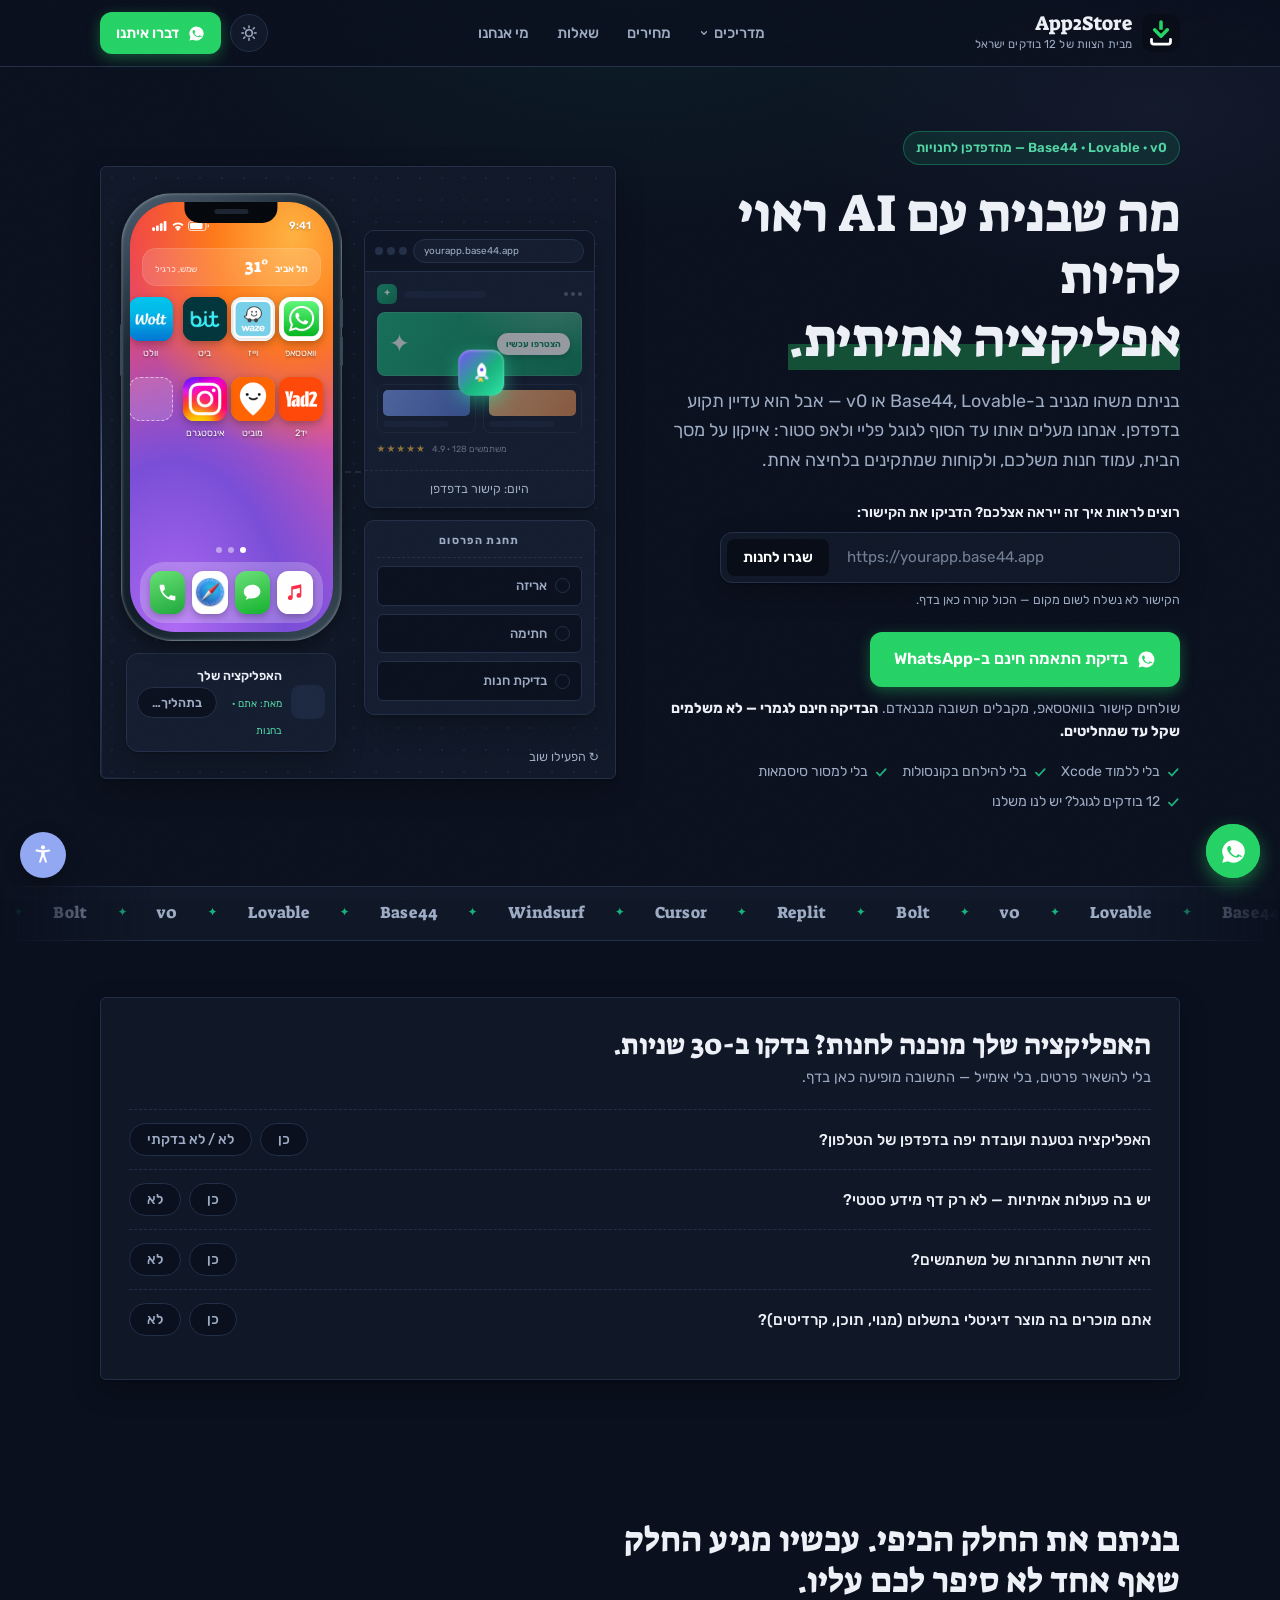
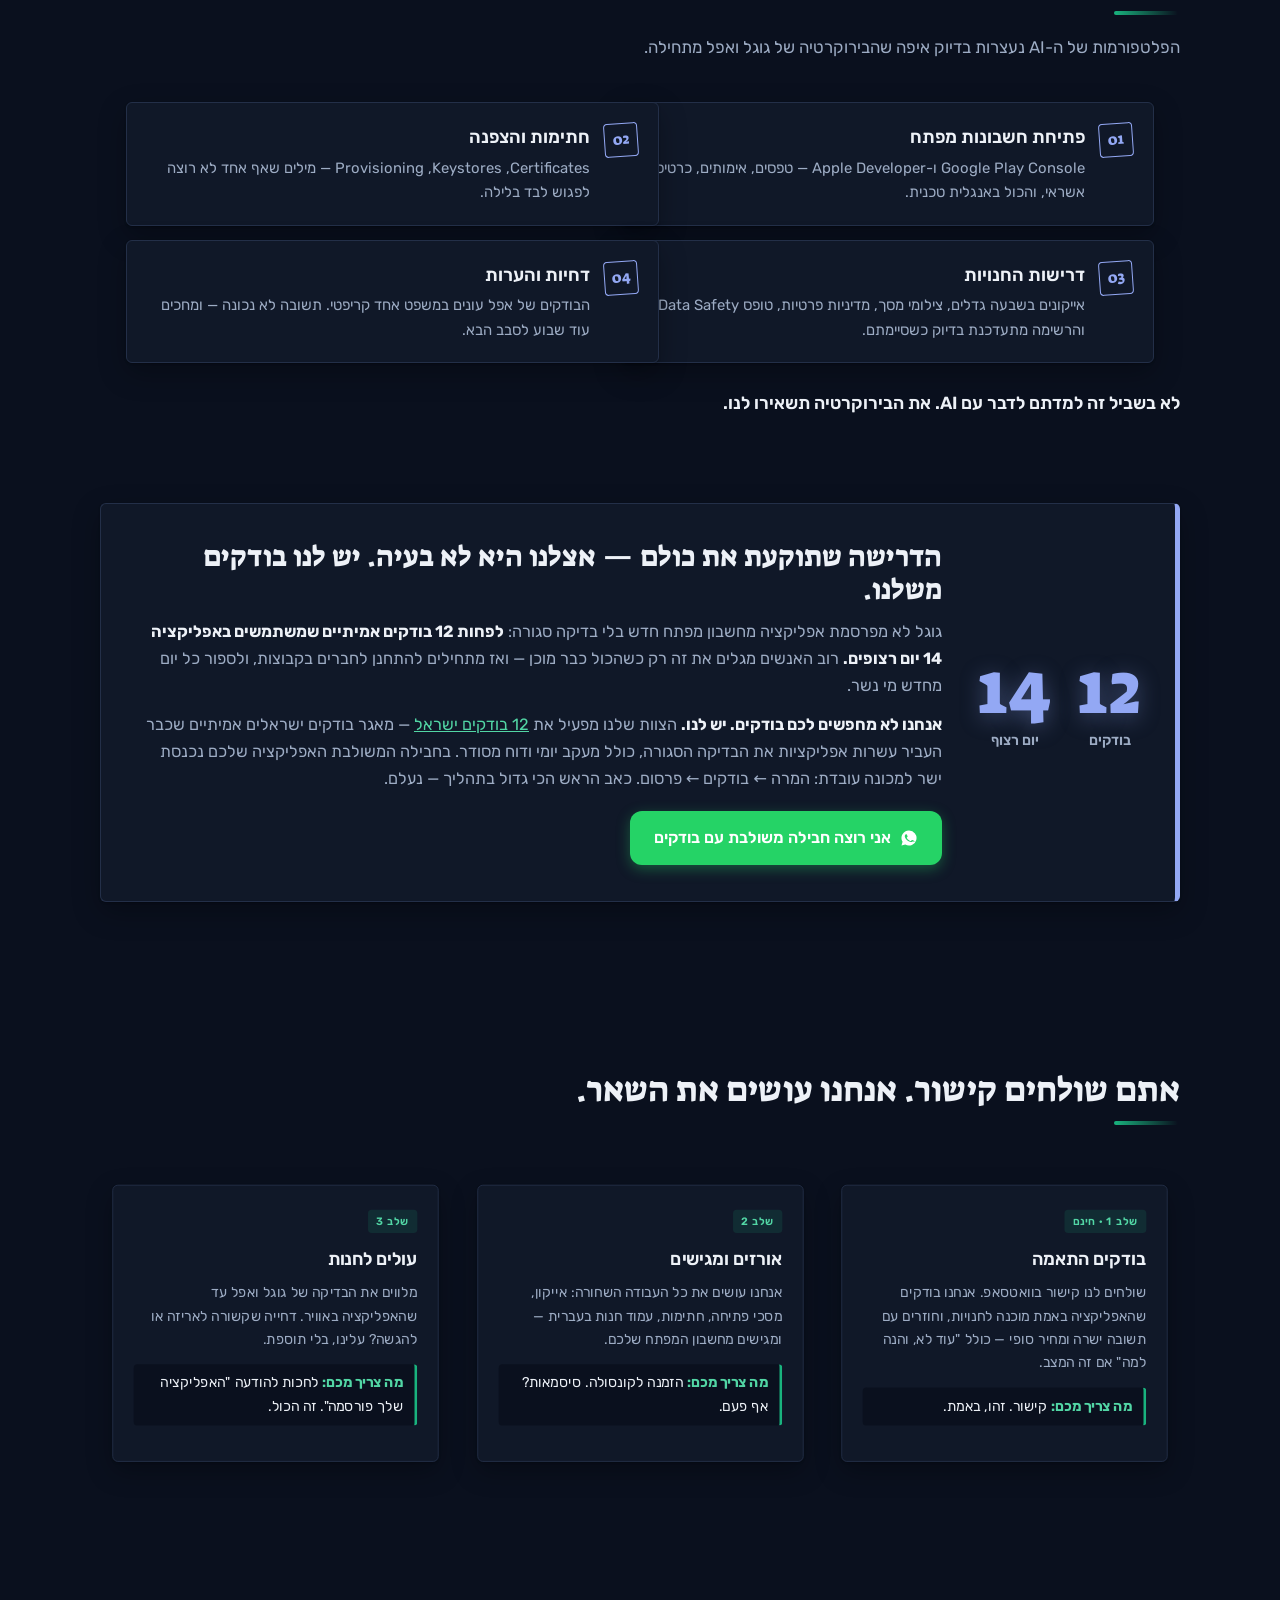
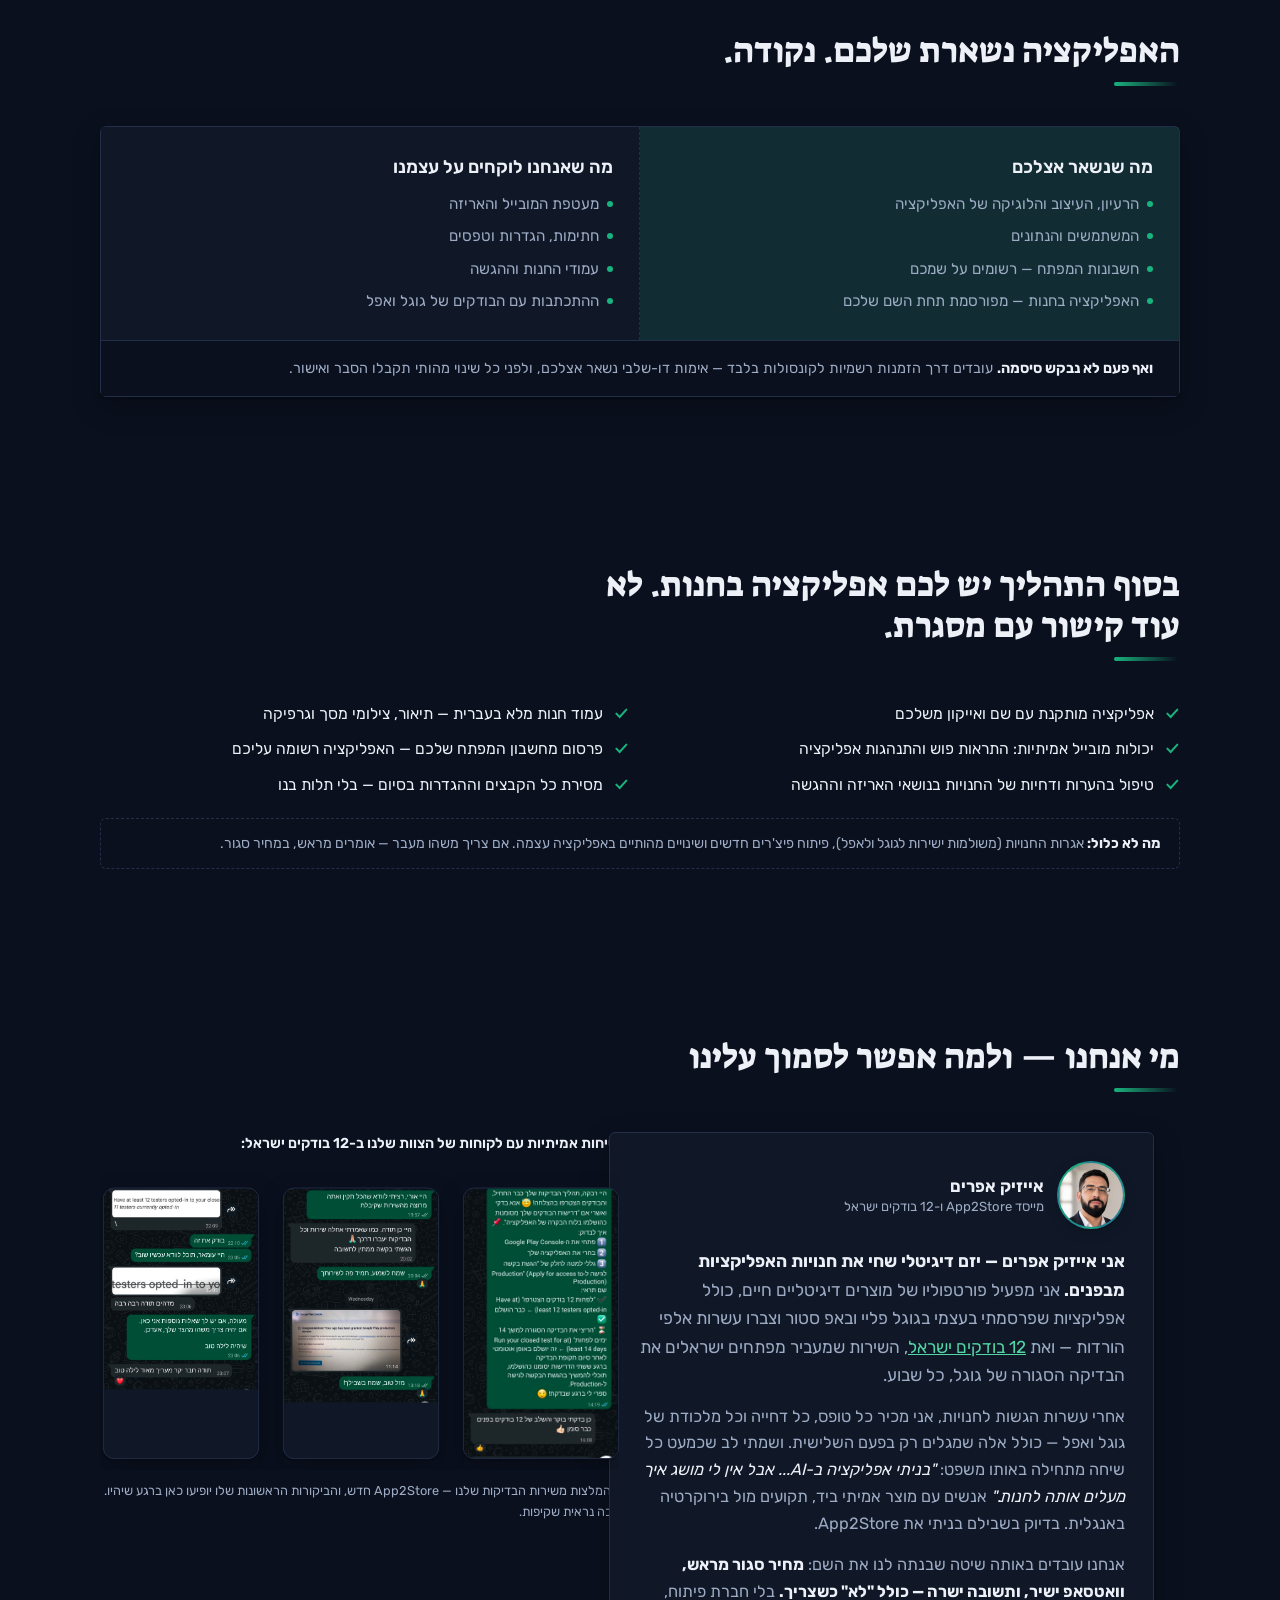
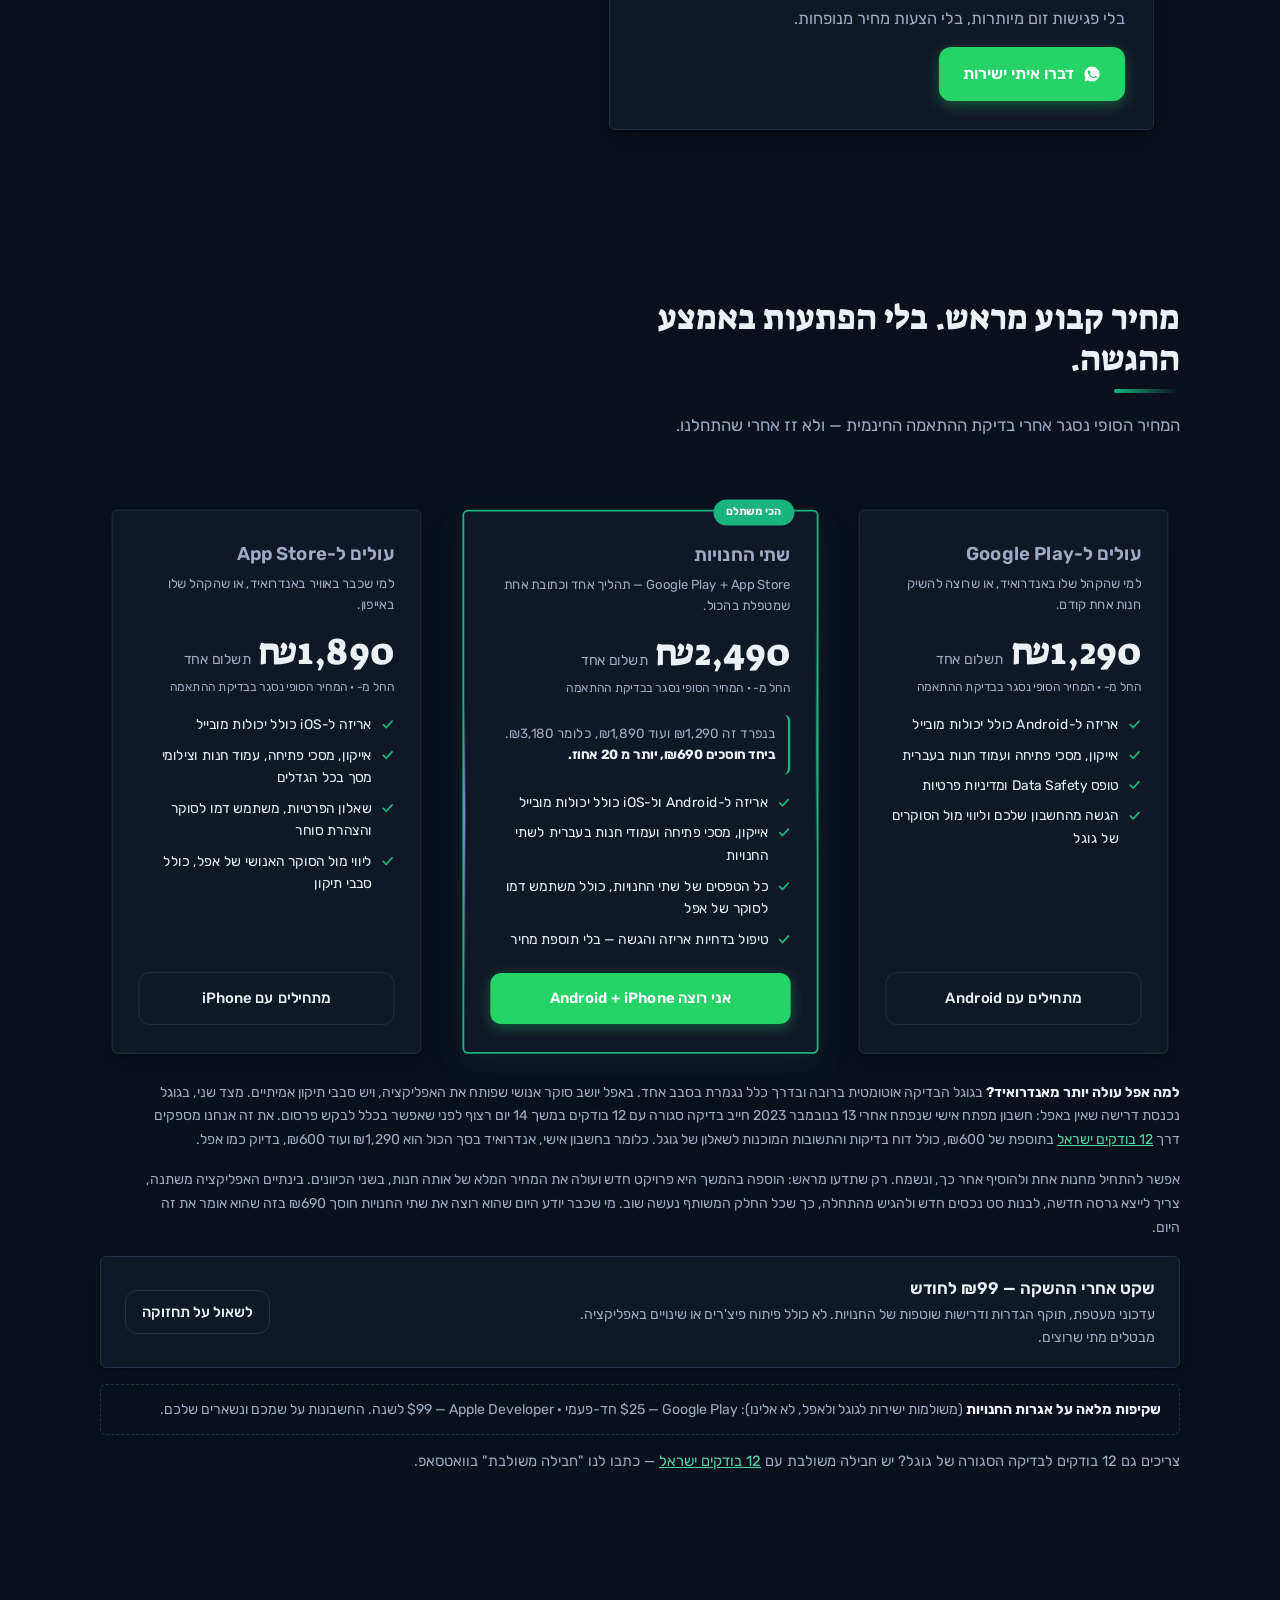
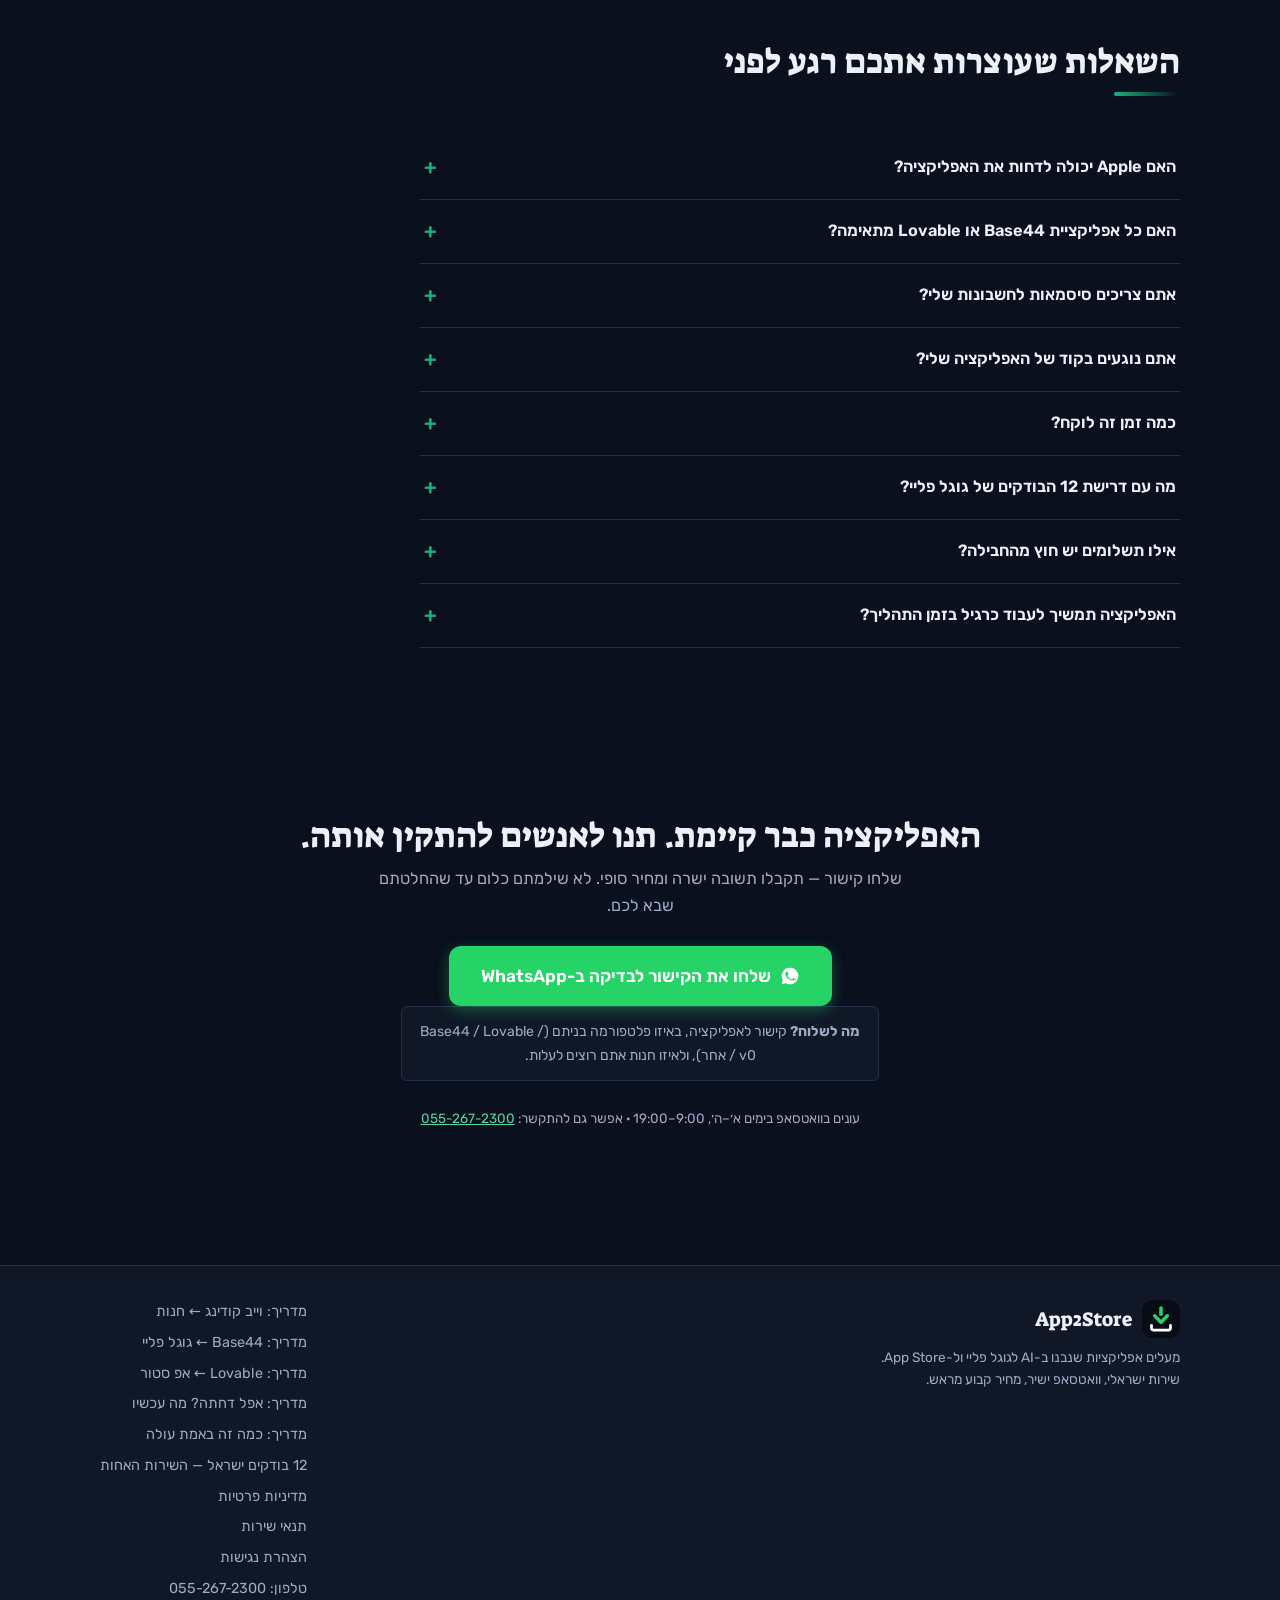
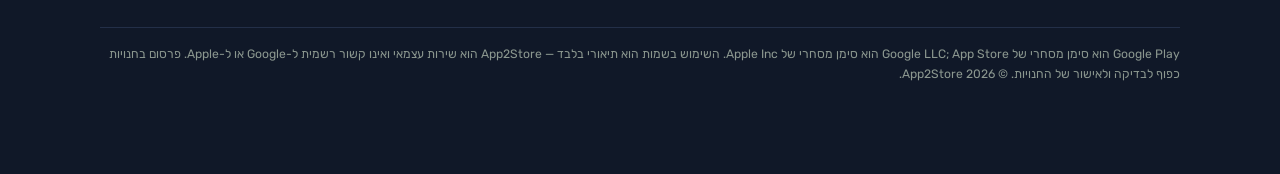
==== commit 83504caa: "Publish an App Store tier at 1,890 so the bundle shows a real saving Nothing goes down. 1,290 and 2," ====
--- a/index.html
+++ b/index.html
@@ -78,6 +78,12 @@
           "name": "עולים ל-Google Play",
           "price": "1290",
           "priceCurrency": "ILS"
+        },
+        {
+          "@type": "Offer",
+          "name": "עולים ל-App Store",
+          "price": "1890",
+          "priceCurrency": "ILS"
         }
       ]
     },
@@ -489,34 +495,50 @@
       <p>המחיר הסופי נסגר אחרי בדיקת ההתאמה החינמית — ולא זז אחרי שהתחלנו.</p>
     </div>
     <div class="price-grid">
-      <div class="price-card panel primary">
-        <span class="price-badge">המסלול המלא</span>
-        <p class="price-name">עולים לכל החנויות</p>
-        <p class="price-for">Google Play + App Store — שתי חנויות, תהליך אחד וכתובת אחת שמטפלת בהכול.</p>
-        <p class="price-fig">₪2,490 <small>חד-פעמי</small></p>
-        <p class="price-once">החל מ- · המחיר הסופי נסגר בבדיקת ההתאמה</p>
-        <ul class="price-list">
-          <li><svg width="15" height="15" viewBox="0 0 24 24" fill="none" stroke="currentColor" stroke-width="3" stroke-linecap="round" aria-hidden="true"><path d="M5 13l5 5L20 7"/></svg>אריזה ל-Android ול-iOS כולל יכולות מובייל</li>
-          <li><svg width="15" height="15" viewBox="0 0 24 24" fill="none" stroke="currentColor" stroke-width="3" stroke-linecap="round" aria-hidden="true"><path d="M5 13l5 5L20 7"/></svg>אייקון, מסכי פתיחה ועמודי חנות בעברית לשתי החנויות</li>
-          <li><svg width="15" height="15" viewBox="0 0 24 24" fill="none" stroke="currentColor" stroke-width="3" stroke-linecap="round" aria-hidden="true"><path d="M5 13l5 5L20 7"/></svg>ליווי מול הבודקים של גוגל ושל אפל עד פרסום</li>
-          <li><svg width="15" height="15" viewBox="0 0 24 24" fill="none" stroke="currentColor" stroke-width="3" stroke-linecap="round" aria-hidden="true"><path d="M5 13l5 5L20 7"/></svg>טיפול בדחיות אריזה והגשה — בלי תוספת מחיר</li>
-        </ul>
-        <a class="btn btn-wa wa" href="#" data-wa data-plan="full">אני רוצה Android + iPhone</a>
-      </div>
       <div class="price-card panel">
         <p class="price-name">עולים ל-Google Play</p>
         <p class="price-for">למי שהקהל שלו באנדרואיד, או שרוצה להשיק חנות אחת קודם.</p>
-        <p class="price-fig">₪1,290 <small>חד-פעמי</small></p>
+        <p class="price-fig">₪1,290 <small>תשלום אחד</small></p>
         <p class="price-once">החל מ- · המחיר הסופי נסגר בבדיקת ההתאמה</p>
         <ul class="price-list">
           <li><svg width="15" height="15" viewBox="0 0 24 24" fill="none" stroke="currentColor" stroke-width="3" stroke-linecap="round" aria-hidden="true"><path d="M5 13l5 5L20 7"/></svg>אריזה ל-Android כולל יכולות מובייל</li>
           <li><svg width="15" height="15" viewBox="0 0 24 24" fill="none" stroke="currentColor" stroke-width="3" stroke-linecap="round" aria-hidden="true"><path d="M5 13l5 5L20 7"/></svg>אייקון, מסכי פתיחה ועמוד חנות בעברית</li>
-          <li><svg width="15" height="15" viewBox="0 0 24 24" fill="none" stroke="currentColor" stroke-width="3" stroke-linecap="round" aria-hidden="true"><path d="M5 13l5 5L20 7"/></svg>ליווי מול הבודקים של גוגל עד פרסום</li>
-          <li><svg width="15" height="15" viewBox="0 0 24 24" fill="none" stroke="currentColor" stroke-width="3" stroke-linecap="round" aria-hidden="true"><path d="M5 13l5 5L20 7"/></svg>אפשר להוסיף iOS בהמשך במחיר ההפרש</li>
+          <li><svg width="15" height="15" viewBox="0 0 24 24" fill="none" stroke="currentColor" stroke-width="3" stroke-linecap="round" aria-hidden="true"><path d="M5 13l5 5L20 7"/></svg>טופס Data Safety ומדיניות פרטיות</li>
+          <li><svg width="15" height="15" viewBox="0 0 24 24" fill="none" stroke="currentColor" stroke-width="3" stroke-linecap="round" aria-hidden="true"><path d="M5 13l5 5L20 7"/></svg>הגשה מהחשבון שלכם וליווי מול הסוקרים של גוגל</li>
         </ul>
         <a class="btn btn-ghost wa" href="#" data-wa data-plan="android">מתחילים עם Android</a>
       </div>
-    </div>
+      <div class="price-card panel primary">
+        <span class="price-badge">הכי משתלם</span>
+        <p class="price-name">שתי החנויות</p>
+        <p class="price-for">Google Play + App Store — תהליך אחד וכתובת אחת שמטפלת בהכול.</p>
+        <p class="price-fig">₪2,490 <small>תשלום אחד</small></p>
+        <p class="price-once">החל מ- · המחיר הסופי נסגר בבדיקת ההתאמה</p>
+        <p class="price-save">בנפרד זה ₪1,290 ועוד ₪1,890, כלומר ₪3,180.<br><b>ביחד חוסכים ₪690, יותר מ 20 אחוז.</b></p>
+        <ul class="price-list">
+          <li><svg width="15" height="15" viewBox="0 0 24 24" fill="none" stroke="currentColor" stroke-width="3" stroke-linecap="round" aria-hidden="true"><path d="M5 13l5 5L20 7"/></svg>אריזה ל-Android ול-iOS כולל יכולות מובייל</li>
+          <li><svg width="15" height="15" viewBox="0 0 24 24" fill="none" stroke="currentColor" stroke-width="3" stroke-linecap="round" aria-hidden="true"><path d="M5 13l5 5L20 7"/></svg>אייקון, מסכי פתיחה ועמודי חנות בעברית לשתי החנויות</li>
+          <li><svg width="15" height="15" viewBox="0 0 24 24" fill="none" stroke="currentColor" stroke-width="3" stroke-linecap="round" aria-hidden="true"><path d="M5 13l5 5L20 7"/></svg>כל הטפסים של שתי החנויות, כולל משתמש דמו לסוקר של אפל</li>
+          <li><svg width="15" height="15" viewBox="0 0 24 24" fill="none" stroke="currentColor" stroke-width="3" stroke-linecap="round" aria-hidden="true"><path d="M5 13l5 5L20 7"/></svg>טיפול בדחיות אריזה והגשה — בלי תוספת מחיר</li>
+        </ul>
+        <a class="btn btn-wa wa" href="#" data-wa data-plan="full">אני רוצה Android + iPhone</a>
+      </div>
+      <div class="price-card panel">
+        <p class="price-name">עולים ל-App Store</p>
+        <p class="price-for">למי שכבר באוויר באנדרואיד, או שהקהל שלו באייפון.</p>
+        <p class="price-fig">₪1,890 <small>תשלום אחד</small></p>
+        <p class="price-once">החל מ- · המחיר הסופי נסגר בבדיקת ההתאמה</p>
+        <ul class="price-list">
+          <li><svg width="15" height="15" viewBox="0 0 24 24" fill="none" stroke="currentColor" stroke-width="3" stroke-linecap="round" aria-hidden="true"><path d="M5 13l5 5L20 7"/></svg>אריזה ל-iOS כולל יכולות מובייל</li>
+          <li><svg width="15" height="15" viewBox="0 0 24 24" fill="none" stroke="currentColor" stroke-width="3" stroke-linecap="round" aria-hidden="true"><path d="M5 13l5 5L20 7"/></svg>אייקון, מסכי פתיחה, עמוד חנות וצילומי מסך בכל הגדלים</li>
+          <li><svg width="15" height="15" viewBox="0 0 24 24" fill="none" stroke="currentColor" stroke-width="3" stroke-linecap="round" aria-hidden="true"><path d="M5 13l5 5L20 7"/></svg>שאלון הפרטיות, משתמש דמו לסוקר והצהרת סוחר</li>
+          <li><svg width="15" height="15" viewBox="0 0 24 24" fill="none" stroke="currentColor" stroke-width="3" stroke-linecap="round" aria-hidden="true"><path d="M5 13l5 5L20 7"/></svg>ליווי מול הסוקר האנושי של אפל, כולל סבבי תיקון</li>
+        </ul>
+        <a class="btn btn-ghost wa" href="#" data-wa data-plan="ios">מתחילים עם iPhone</a>
+      </div>
+    </div>
+    <p class="price-why"><b>למה אפל עולה יותר מאנדרואיד?</b> בגוגל הבדיקה אוטומטית ברובה ובדרך כלל נגמרת בסבב אחד. באפל יושב סוקר אנושי שפותח את האפליקציה, ויש סבבי תיקון אמיתיים. מצד שני, בגוגל נכנסת דרישה שאין באפל: חשבון מפתח אישי שנפתח אחרי 13 בנובמבר 2023 חייב בדיקה סגורה עם 12 בודקים במשך 14 יום רצוף לפני שאפשר בכלל לבקש פרסום. את זה אנחנו מספקים דרך <a href="https://www.12testersisrael.com" target="_blank" rel="noopener">12 בודקים ישראל</a> בתוספת של ₪600, כולל דוח בדיקות והתשובות המוכנות לשאלון של גוגל. כלומר בחשבון אישי, אנדרואיד בסך הכול הוא ₪1,290 ועוד ₪600, בדיוק כמו אפל.</p>
+    <p class="price-why">אפשר להתחיל מחנות אחת ולהוסיף אחר כך, ונשמח. רק שתדעו מראש: הוספה בהמשך היא פרויקט חדש ועולה את המחיר המלא של אותה חנות, בשני הכיוונים. בינתיים האפליקציה משתנה, צריך לייצא גרסה חדשה, לבנות סט נכסים חדש ולהגיש מהתחלה, כך שכל החלק המשותף נעשה שוב. מי שכבר יודע היום שהוא רוצה את שתי החנויות חוסך ₪690 בזה שהוא אומר את זה היום.</p>
     <div class="maint-strip panel">
       <div>
         <h3>שקט אחרי ההשקה — ₪99 לחודש</h3>
--- a/styles.css
+++ b/styles.css
@@ -755,8 +755,11 @@
 .proof-note { margin-top: 10px; font-size: .8rem; color: var(--ink-soft); }
 
 /* ---------- pricing ---------- */
-.price-grid { display: grid; grid-template-columns: 1.25fr 1fr; gap: 16px; align-items: stretch; }
-@media (max-width: 860px) { .price-grid { grid-template-columns: 1fr; } }
+/* Three tiers: the bundle sits in the centre, which in RTL means it is the
+   middle DOM child. The singles flank it so it reads as the sensible choice
+   rather than the expensive extreme. */
+.price-grid { display: grid; grid-template-columns: 1fr 1.15fr 1fr; gap: 16px; align-items: stretch; }
+@media (max-width: 1020px) { .price-grid { grid-template-columns: 1fr; } }
 .price-card { padding: 30px 28px; position: relative; display: flex; flex-direction: column; }
 .price-card.primary { border: 2px solid var(--brand); box-shadow: 0 12px 34px rgba(14,138,92,.14); }
 .price-badge {
@@ -1104,3 +1107,26 @@
 .guide-body .faq-item .faq-a { padding: 0; }
 .guide-body .faq-item .faq-a p { margin: 0 0 8px; }
 .guide-body .faq-item .faq-a p:last-child { margin-bottom: 0; }
+
+
+/* The saving, stated on the bundle card. It has to survive a calculator, so the
+   a la carte sum sits right next to it rather than being asserted alone. */
+.price-save {
+  font-size: .9rem;
+  color: var(--ink-soft);
+  background: var(--surface);
+  border-inline-start: 3px solid var(--brand);
+  border-radius: 0 8px 8px 0;
+  padding: 10px 13px;
+  margin-bottom: 18px;
+  line-height: 1.55;
+}
+.price-save b { color: var(--ink); }
+.price-why {
+  font-size: .88rem;
+  color: var(--ink-soft);
+  line-height: 1.7;
+  max-width: 74em;
+  margin-top: 16px;
+}
+.price-why b { color: var(--ink); }
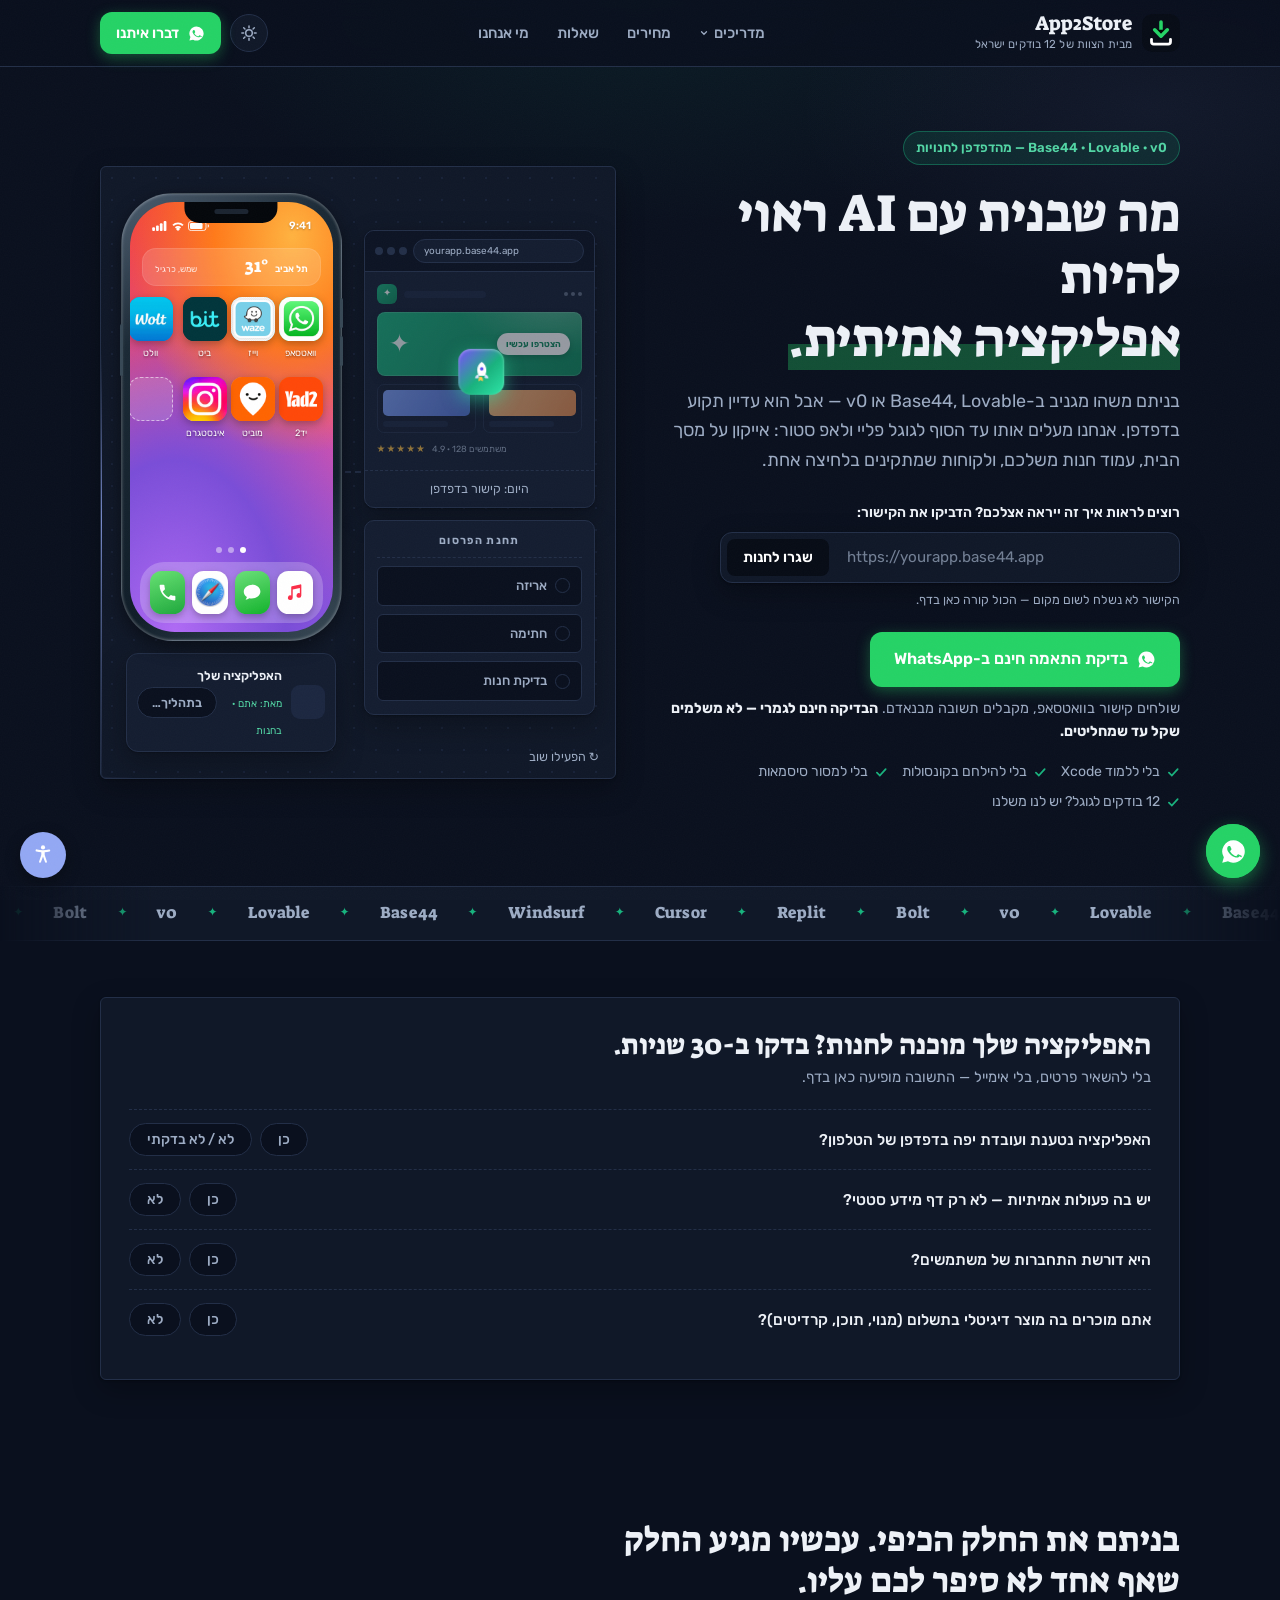
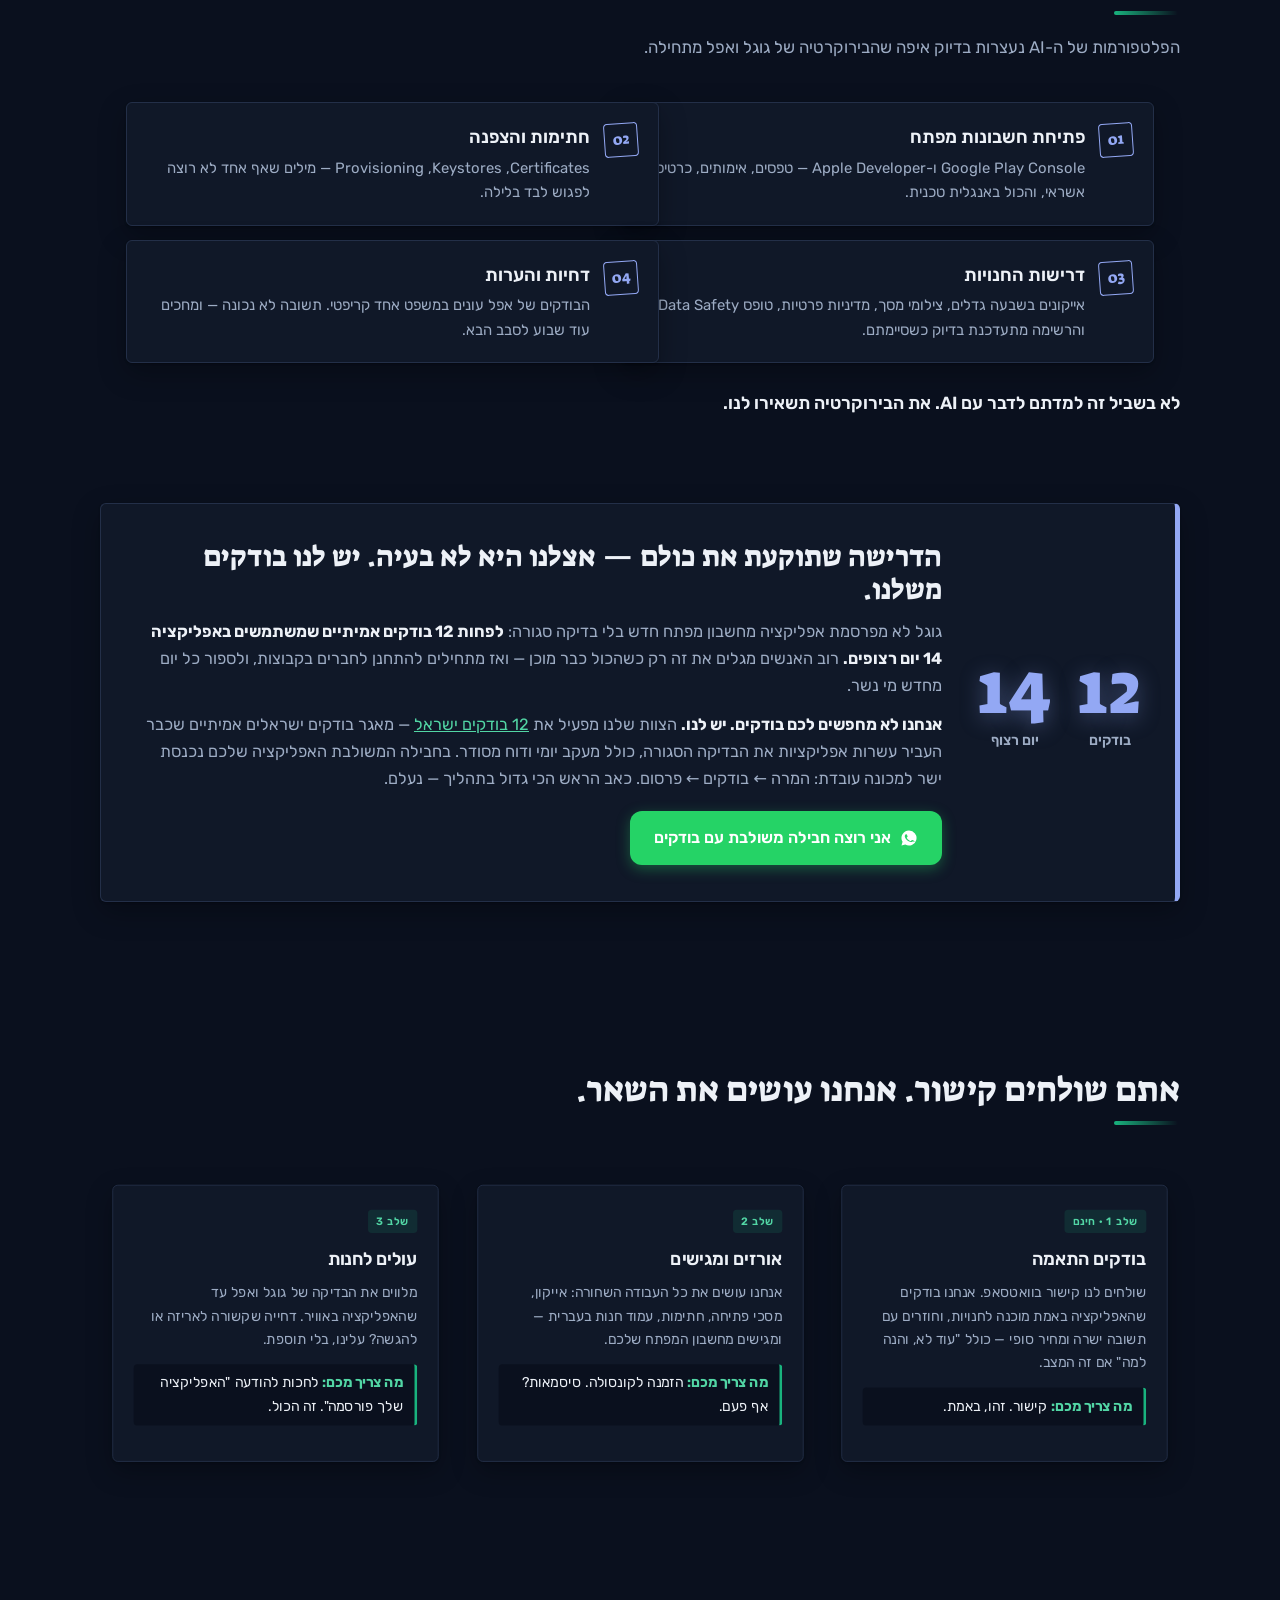
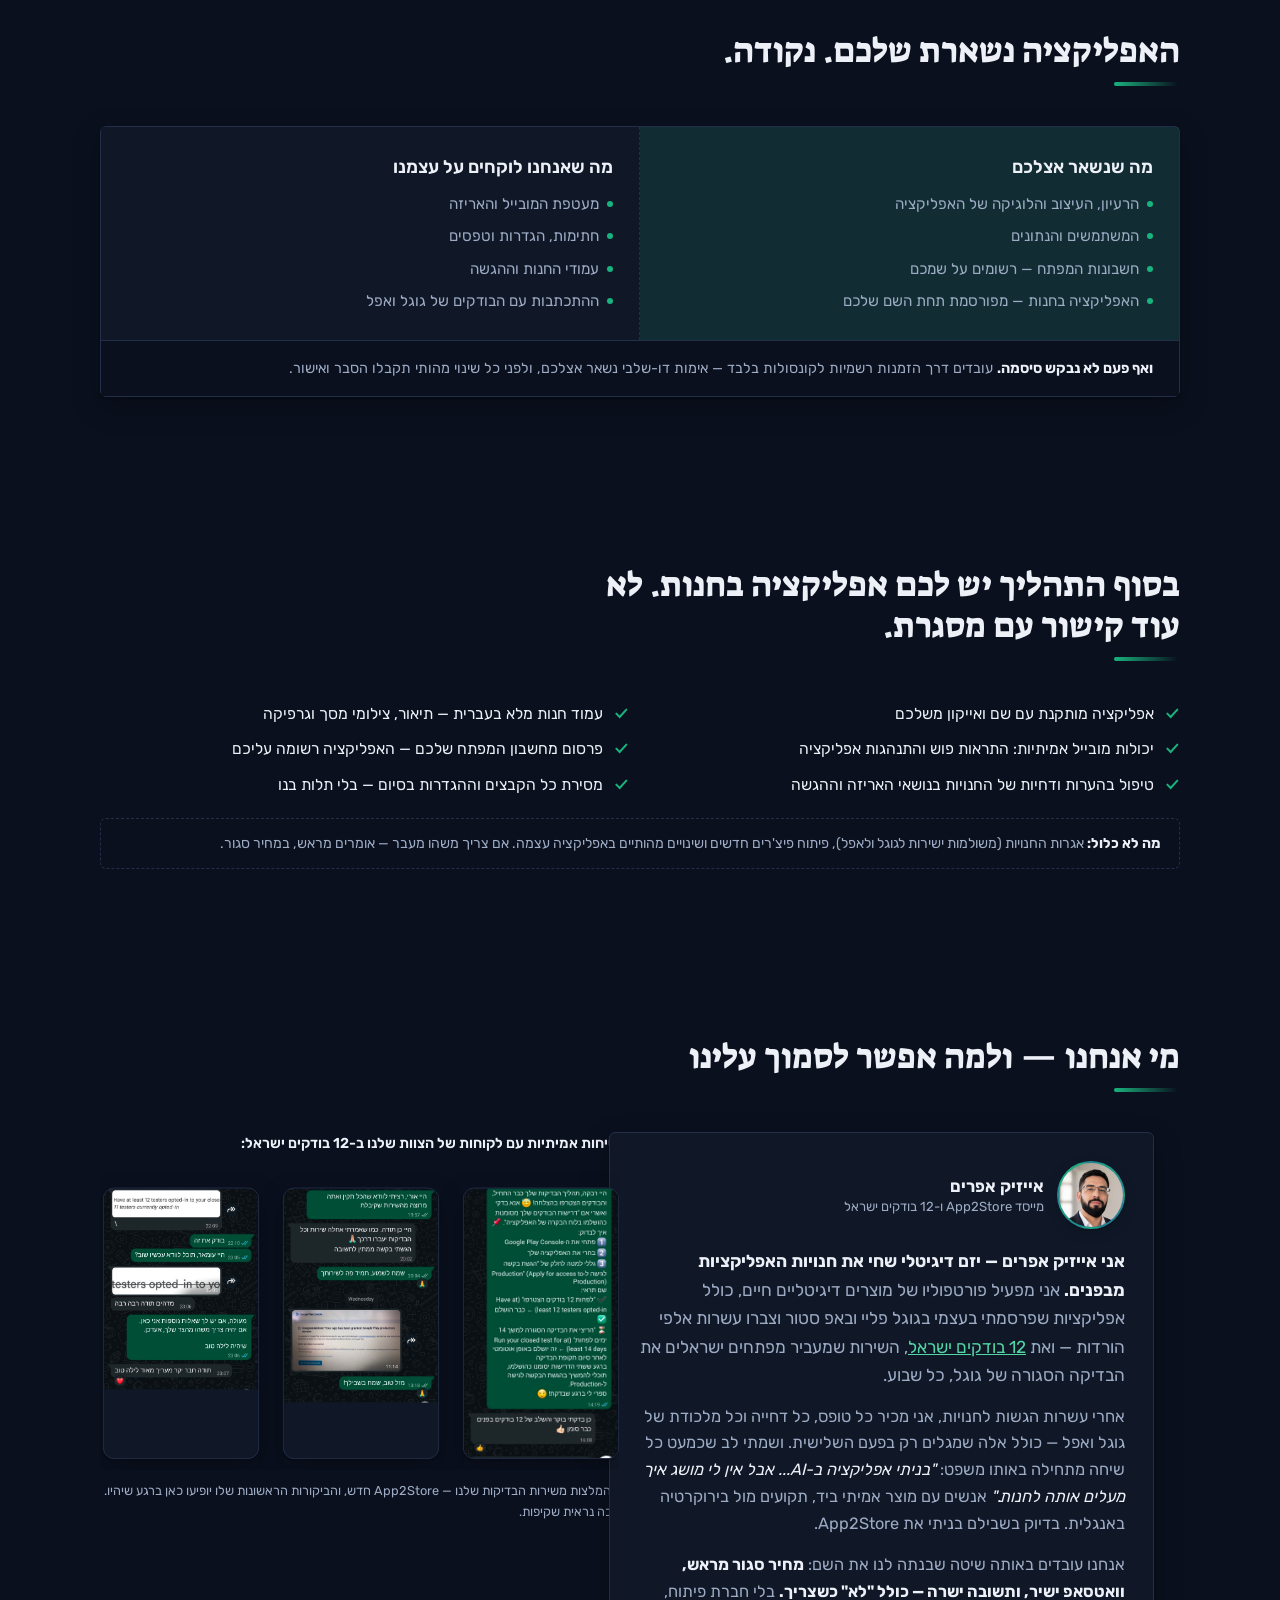
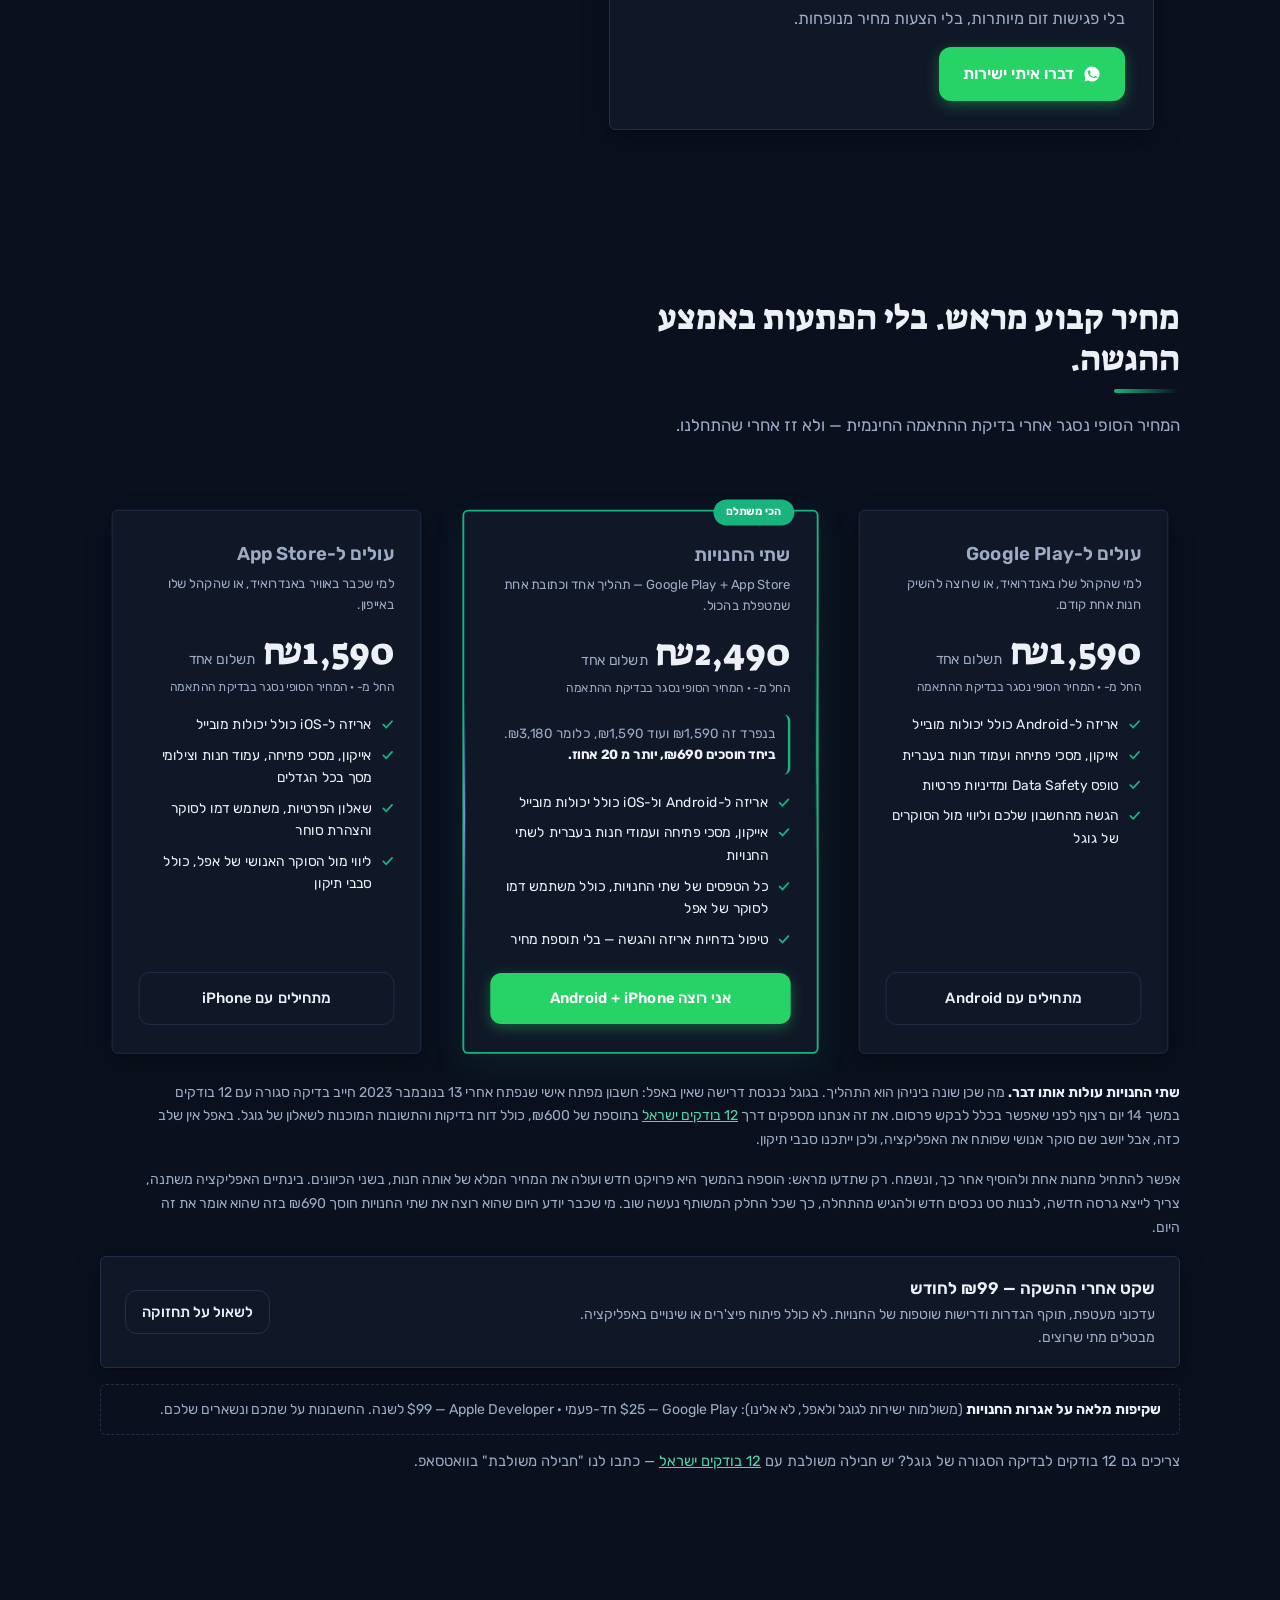
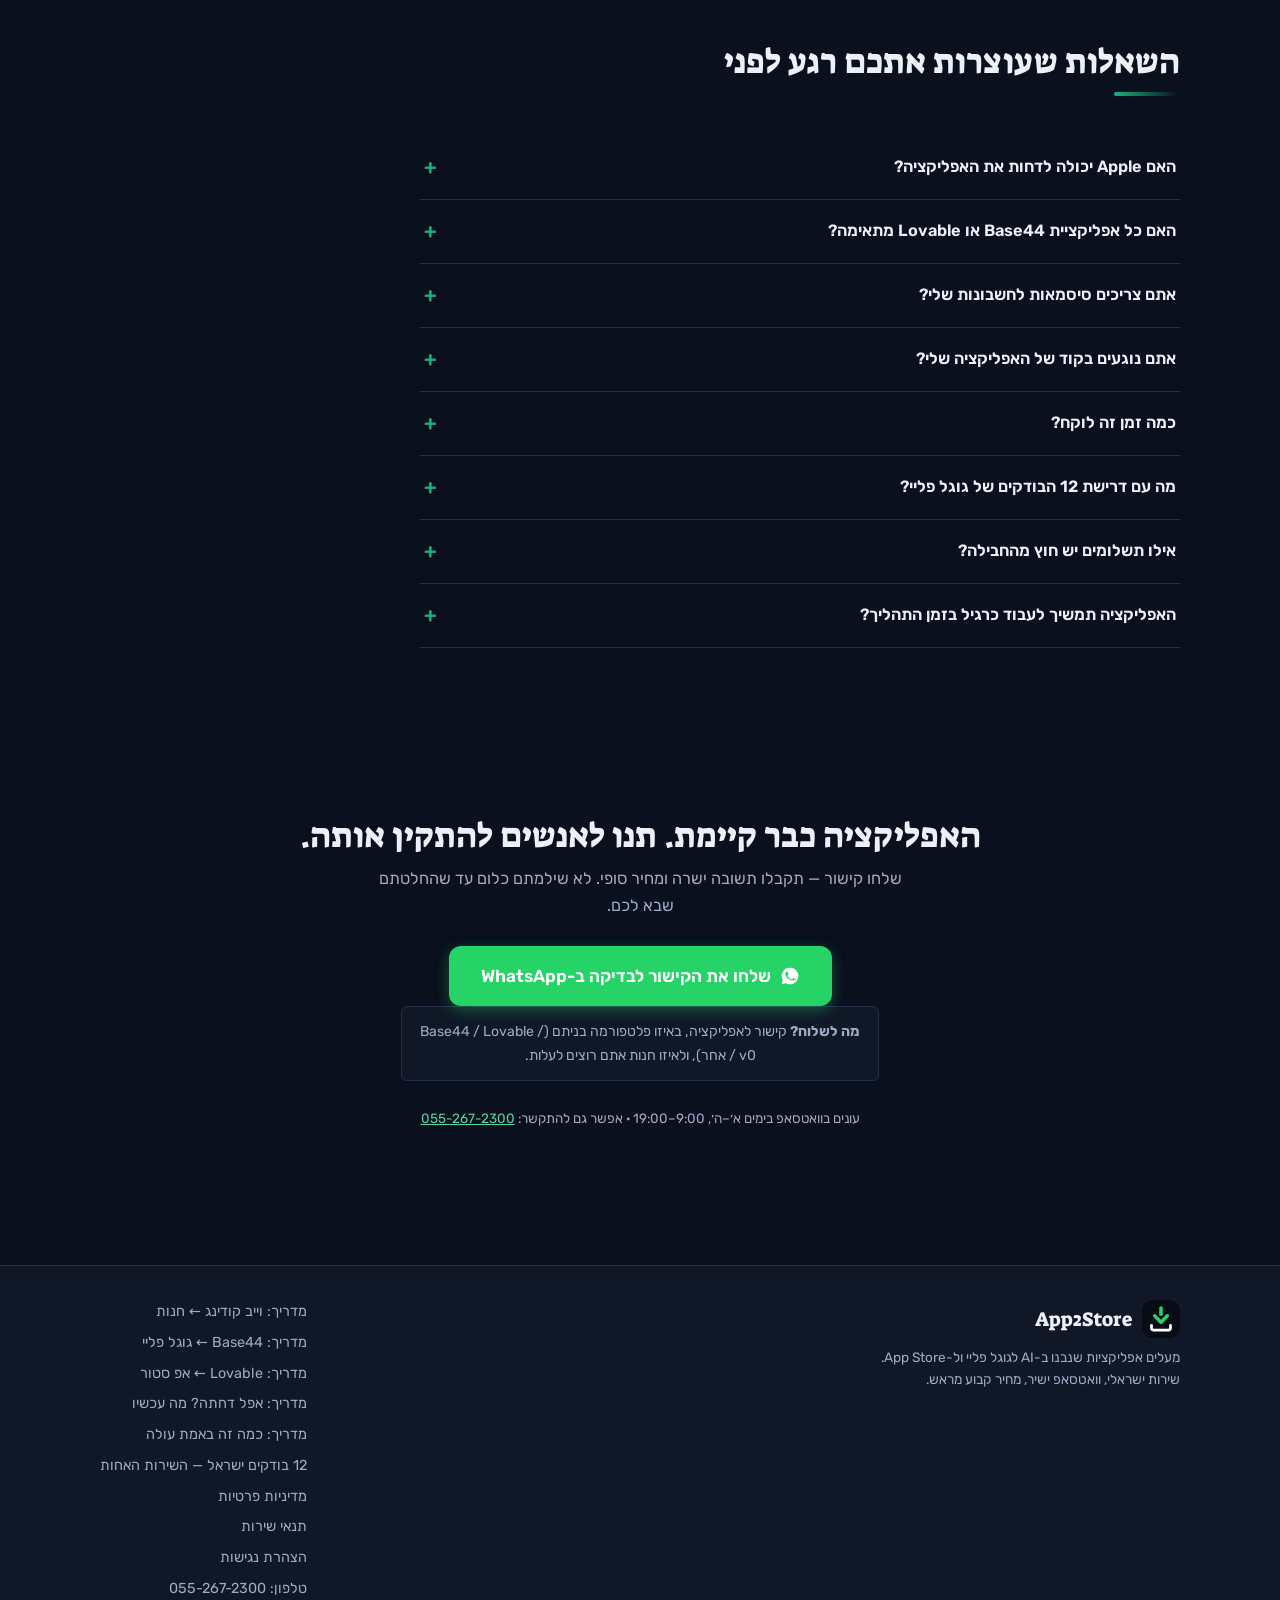
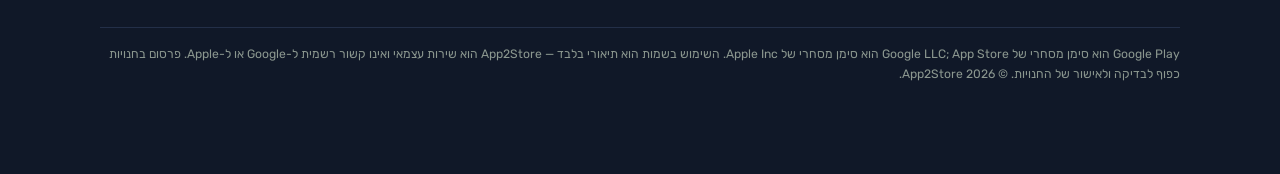
==== commit e5fd2915: "Price both stores the same, 1,590, and drop the Apple premium   Each store alone .... 1,590   Two se" ====
--- a/index.html
+++ b/index.html
@@ -4,7 +4,7 @@
 <meta charset="UTF-8">
 <meta name="viewport" content="width=device-width, initial-scale=1.0">
 <title>App2Store — מהאפליקציה שבנית ב-AI לגוגל פליי ול-App Store</title>
-<meta name="description" content="בניתם אפליקציה ב-Base44, Lovable או v0? אנחנו מעלים אותה עד הסוף לגוגל פליי ול-App Store: אריזה, חתימות, עמוד חנות והגשה — במחיר קבוע מ-₪1,290. בדיקת התאמה חינם בוואטסאפ.">
+<meta name="description" content="בניתם אפליקציה ב-Base44, Lovable או v0? אנחנו מעלים אותה עד הסוף לגוגל פליי ול-App Store: אריזה, חתימות, עמוד חנות והגשה — במחיר קבוע מ-₪1,590. בדיקת התאמה חינם בוואטסאפ.">
 <link rel="canonical" href="https://app2store.co.il/">
 <meta property="og:type" content="website">
 <meta property="og:locale" content="he_IL">
@@ -76,13 +76,13 @@
         {
           "@type": "Offer",
           "name": "עולים ל-Google Play",
-          "price": "1290",
+          "price": "1590",
           "priceCurrency": "ILS"
         },
         {
           "@type": "Offer",
           "name": "עולים ל-App Store",
-          "price": "1890",
+          "price": "1590",
           "priceCurrency": "ILS"
         }
       ]
@@ -498,7 +498,7 @@
       <div class="price-card panel">
         <p class="price-name">עולים ל-Google Play</p>
         <p class="price-for">למי שהקהל שלו באנדרואיד, או שרוצה להשיק חנות אחת קודם.</p>
-        <p class="price-fig">₪1,290 <small>תשלום אחד</small></p>
+        <p class="price-fig">₪1,590 <small>תשלום אחד</small></p>
         <p class="price-once">החל מ- · המחיר הסופי נסגר בבדיקת ההתאמה</p>
         <ul class="price-list">
           <li><svg width="15" height="15" viewBox="0 0 24 24" fill="none" stroke="currentColor" stroke-width="3" stroke-linecap="round" aria-hidden="true"><path d="M5 13l5 5L20 7"/></svg>אריזה ל-Android כולל יכולות מובייל</li>
@@ -514,7 +514,7 @@
         <p class="price-for">Google Play + App Store — תהליך אחד וכתובת אחת שמטפלת בהכול.</p>
         <p class="price-fig">₪2,490 <small>תשלום אחד</small></p>
         <p class="price-once">החל מ- · המחיר הסופי נסגר בבדיקת ההתאמה</p>
-        <p class="price-save">בנפרד זה ₪1,290 ועוד ₪1,890, כלומר ₪3,180.<br><b>ביחד חוסכים ₪690, יותר מ 20 אחוז.</b></p>
+        <p class="price-save">בנפרד זה ₪1,590 ועוד ₪1,590, כלומר ₪3,180.<br><b>ביחד חוסכים ₪690, יותר מ 20 אחוז.</b></p>
         <ul class="price-list">
           <li><svg width="15" height="15" viewBox="0 0 24 24" fill="none" stroke="currentColor" stroke-width="3" stroke-linecap="round" aria-hidden="true"><path d="M5 13l5 5L20 7"/></svg>אריזה ל-Android ול-iOS כולל יכולות מובייל</li>
           <li><svg width="15" height="15" viewBox="0 0 24 24" fill="none" stroke="currentColor" stroke-width="3" stroke-linecap="round" aria-hidden="true"><path d="M5 13l5 5L20 7"/></svg>אייקון, מסכי פתיחה ועמודי חנות בעברית לשתי החנויות</li>
@@ -526,7 +526,7 @@
       <div class="price-card panel">
         <p class="price-name">עולים ל-App Store</p>
         <p class="price-for">למי שכבר באוויר באנדרואיד, או שהקהל שלו באייפון.</p>
-        <p class="price-fig">₪1,890 <small>תשלום אחד</small></p>
+        <p class="price-fig">₪1,590 <small>תשלום אחד</small></p>
         <p class="price-once">החל מ- · המחיר הסופי נסגר בבדיקת ההתאמה</p>
         <ul class="price-list">
           <li><svg width="15" height="15" viewBox="0 0 24 24" fill="none" stroke="currentColor" stroke-width="3" stroke-linecap="round" aria-hidden="true"><path d="M5 13l5 5L20 7"/></svg>אריזה ל-iOS כולל יכולות מובייל</li>
@@ -537,7 +537,7 @@
         <a class="btn btn-ghost wa" href="#" data-wa data-plan="ios">מתחילים עם iPhone</a>
       </div>
     </div>
-    <p class="price-why"><b>למה אפל עולה יותר מאנדרואיד?</b> בגוגל הבדיקה אוטומטית ברובה ובדרך כלל נגמרת בסבב אחד. באפל יושב סוקר אנושי שפותח את האפליקציה, ויש סבבי תיקון אמיתיים. מצד שני, בגוגל נכנסת דרישה שאין באפל: חשבון מפתח אישי שנפתח אחרי 13 בנובמבר 2023 חייב בדיקה סגורה עם 12 בודקים במשך 14 יום רצוף לפני שאפשר בכלל לבקש פרסום. את זה אנחנו מספקים דרך <a href="https://www.12testersisrael.com" target="_blank" rel="noopener">12 בודקים ישראל</a> בתוספת של ₪600, כולל דוח בדיקות והתשובות המוכנות לשאלון של גוגל. כלומר בחשבון אישי, אנדרואיד בסך הכול הוא ₪1,290 ועוד ₪600, בדיוק כמו אפל.</p>
+    <p class="price-why"><b>שתי החנויות עולות אותו דבר.</b> מה שכן שונה ביניהן הוא התהליך. בגוגל נכנסת דרישה שאין באפל: חשבון מפתח אישי שנפתח אחרי 13 בנובמבר 2023 חייב בדיקה סגורה עם 12 בודקים במשך 14 יום רצוף לפני שאפשר בכלל לבקש פרסום. את זה אנחנו מספקים דרך <a href="https://www.12testersisrael.com" target="_blank" rel="noopener">12 בודקים ישראל</a> בתוספת של ₪600, כולל דוח בדיקות והתשובות המוכנות לשאלון של גוגל. באפל אין שלב כזה, אבל יושב שם סוקר אנושי שפותח את האפליקציה, ולכן ייתכנו סבבי תיקון.</p>
     <p class="price-why">אפשר להתחיל מחנות אחת ולהוסיף אחר כך, ונשמח. רק שתדעו מראש: הוספה בהמשך היא פרויקט חדש ועולה את המחיר המלא של אותה חנות, בשני הכיוונים. בינתיים האפליקציה משתנה, צריך לייצא גרסה חדשה, לבנות סט נכסים חדש ולהגיש מהתחלה, כך שכל החלק המשותף נעשה שוב. מי שכבר יודע היום שהוא רוצה את שתי החנויות חוסך ₪690 בזה שהוא אומר את זה היום.</p>
     <div class="maint-strip panel">
       <div>
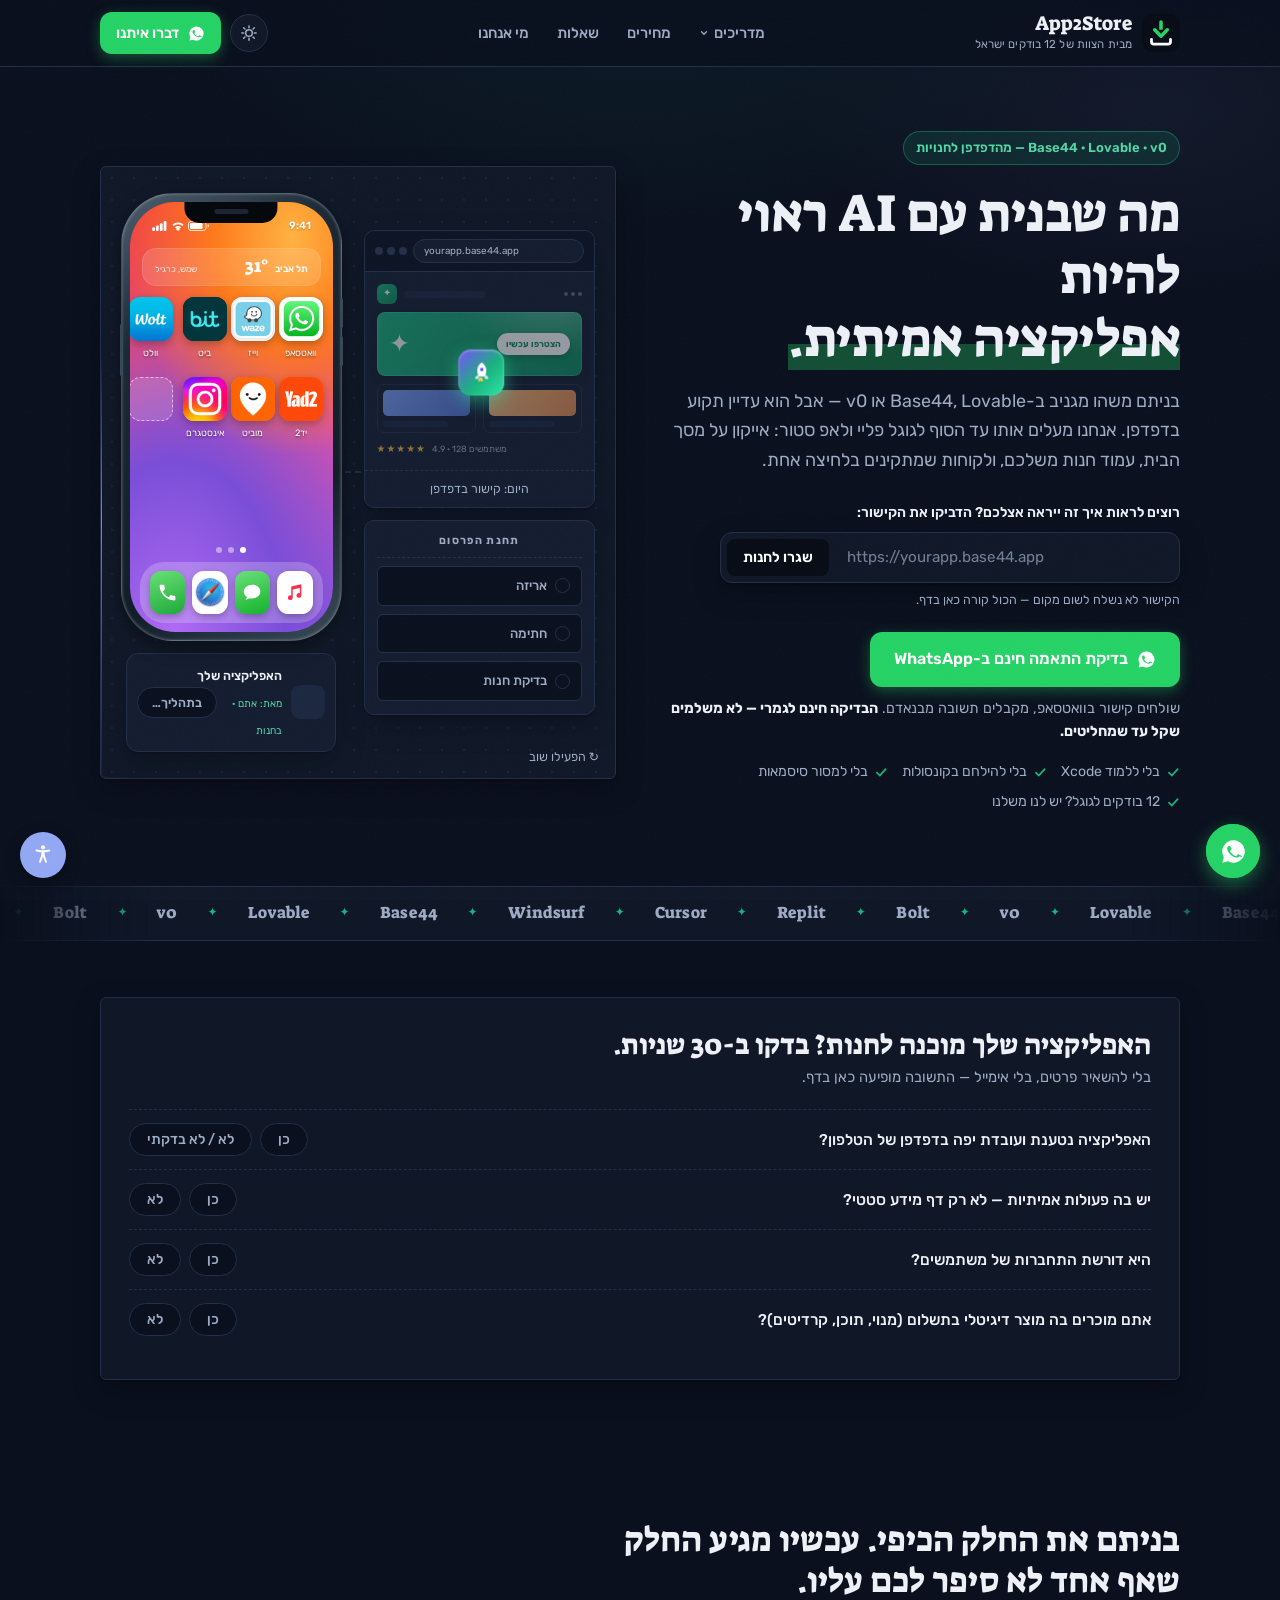
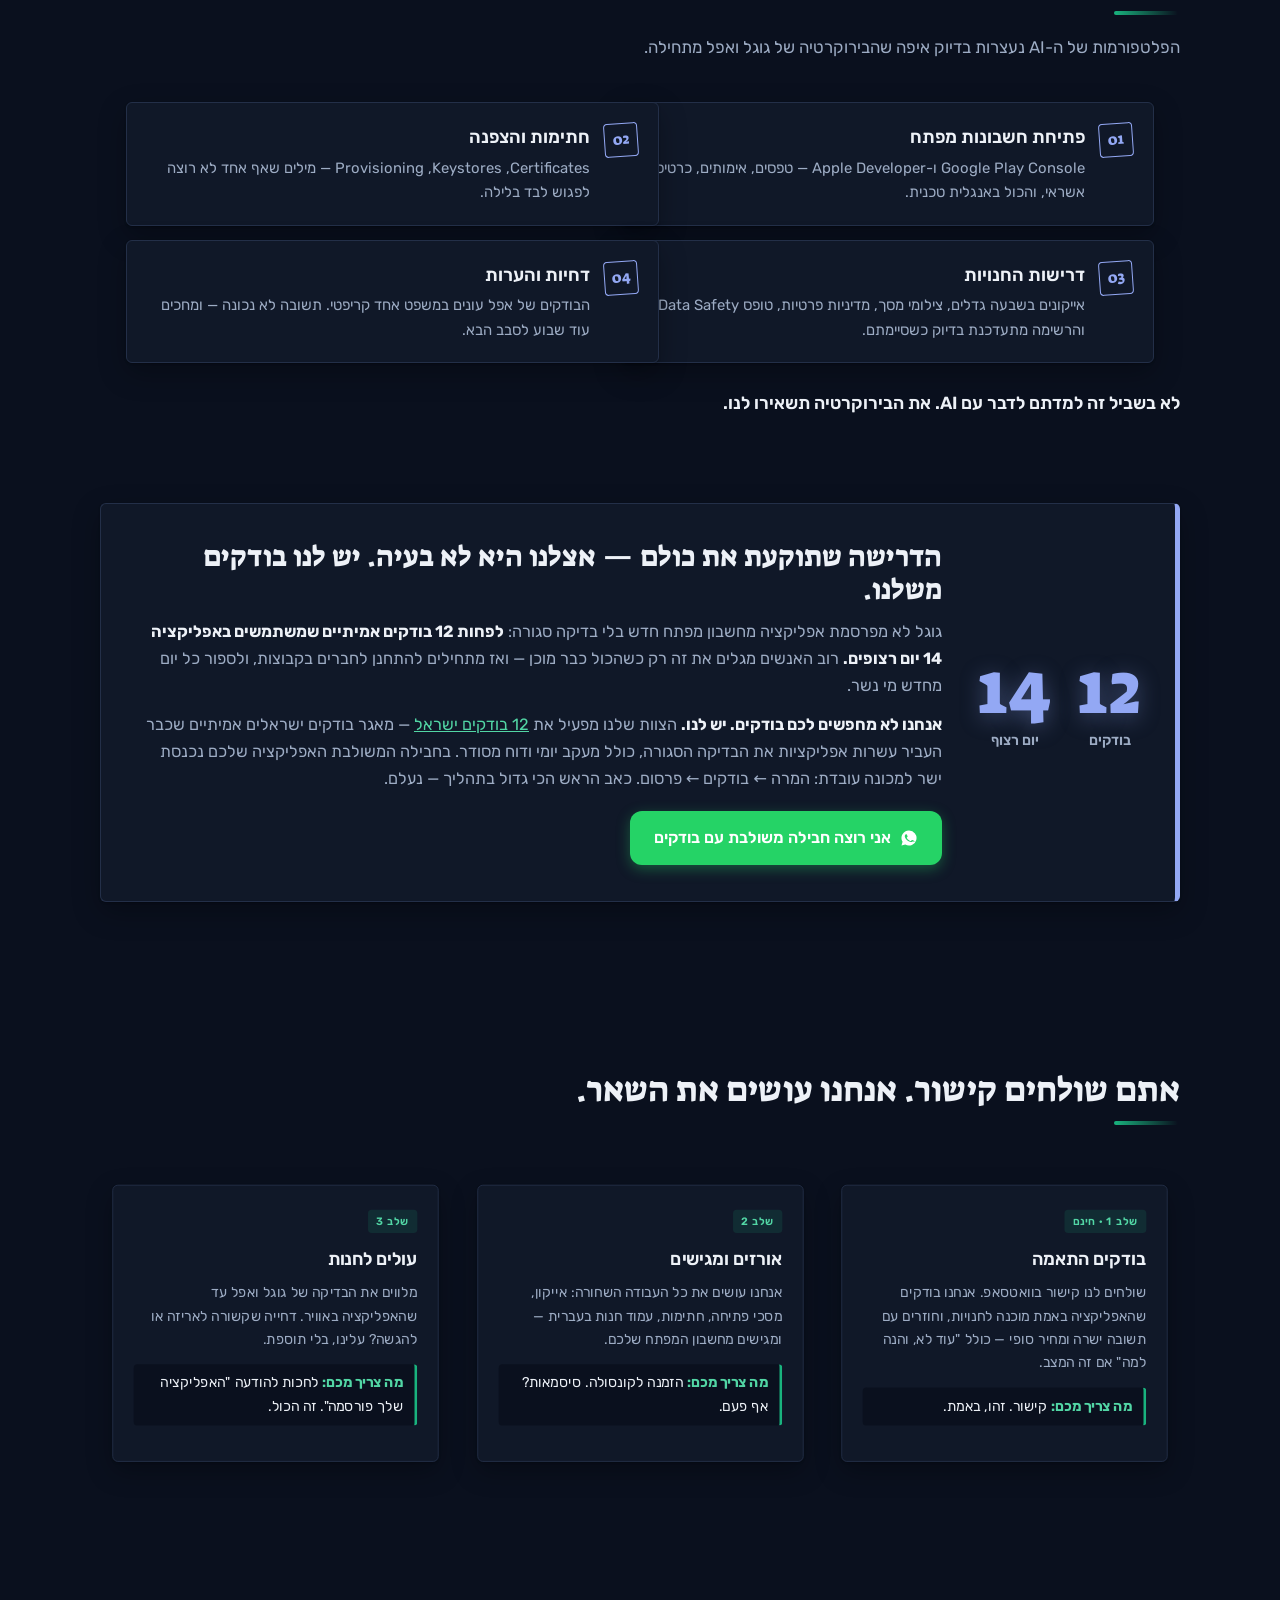
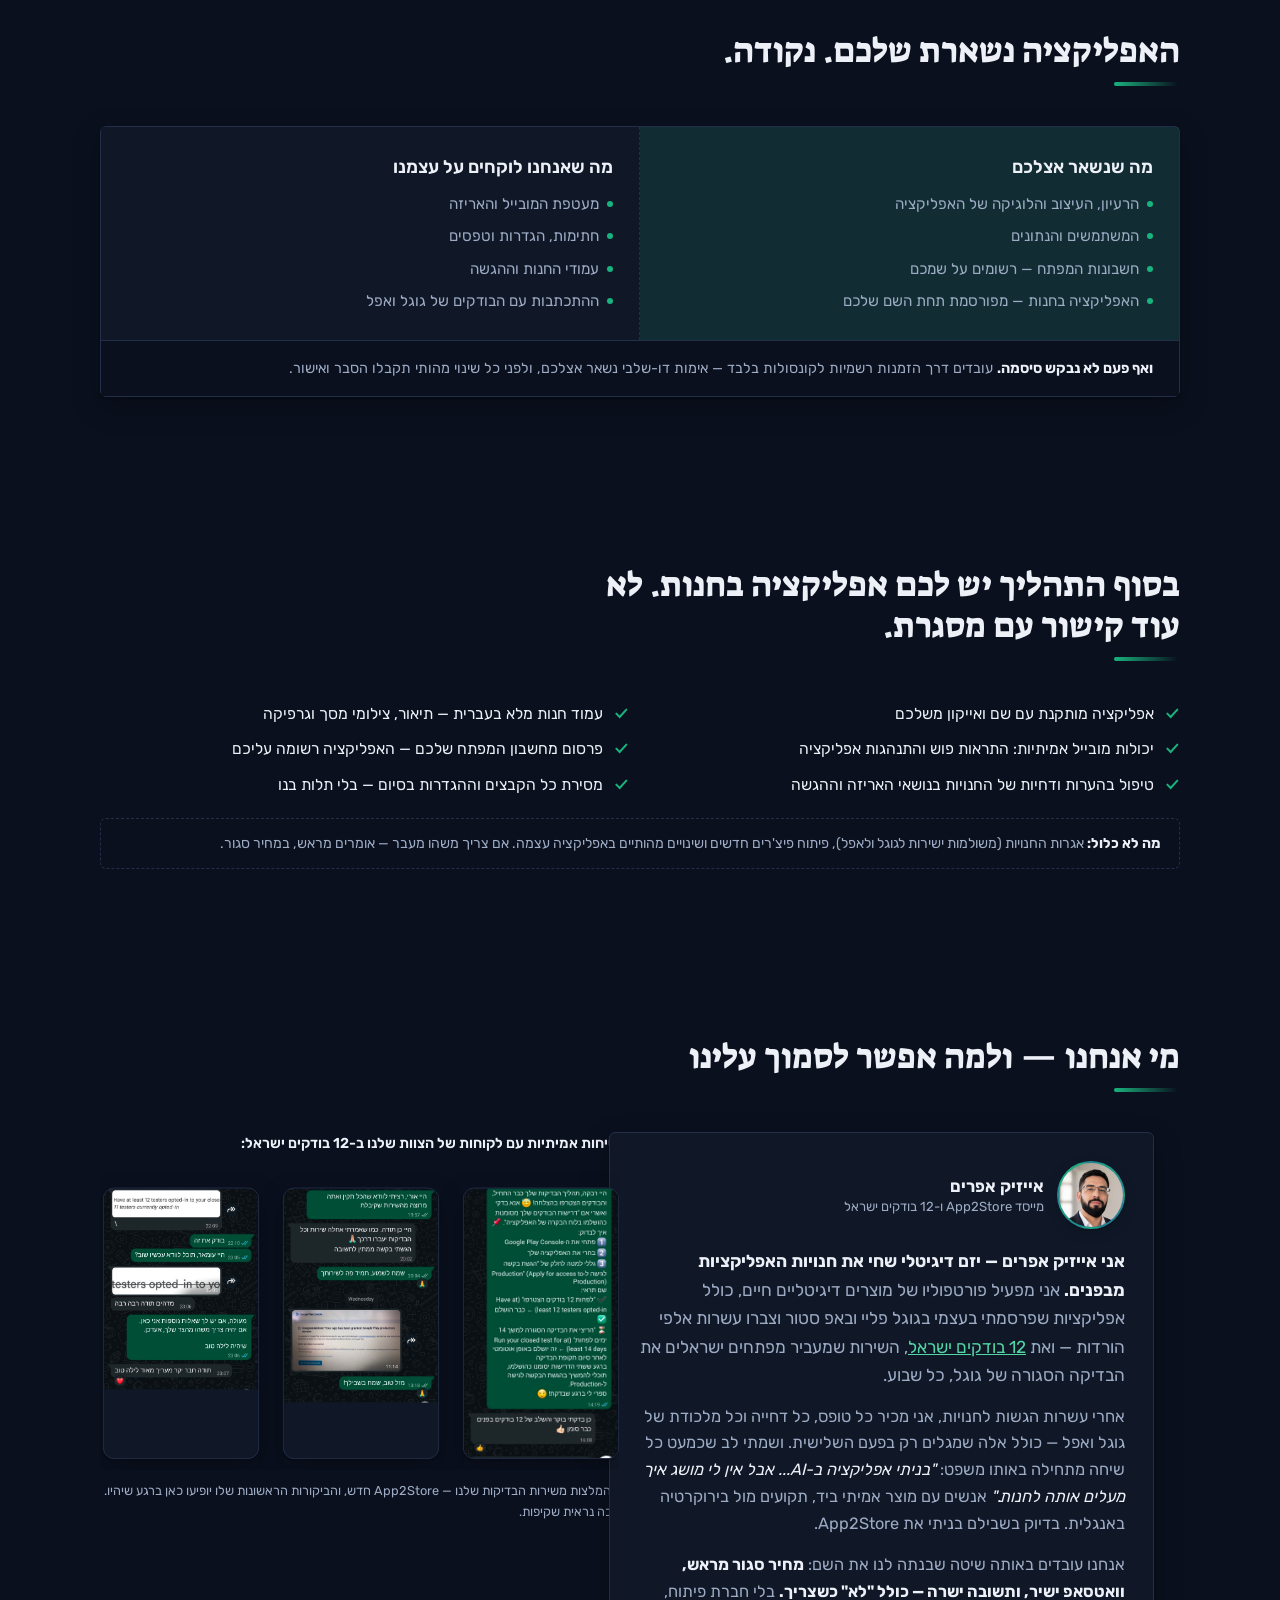
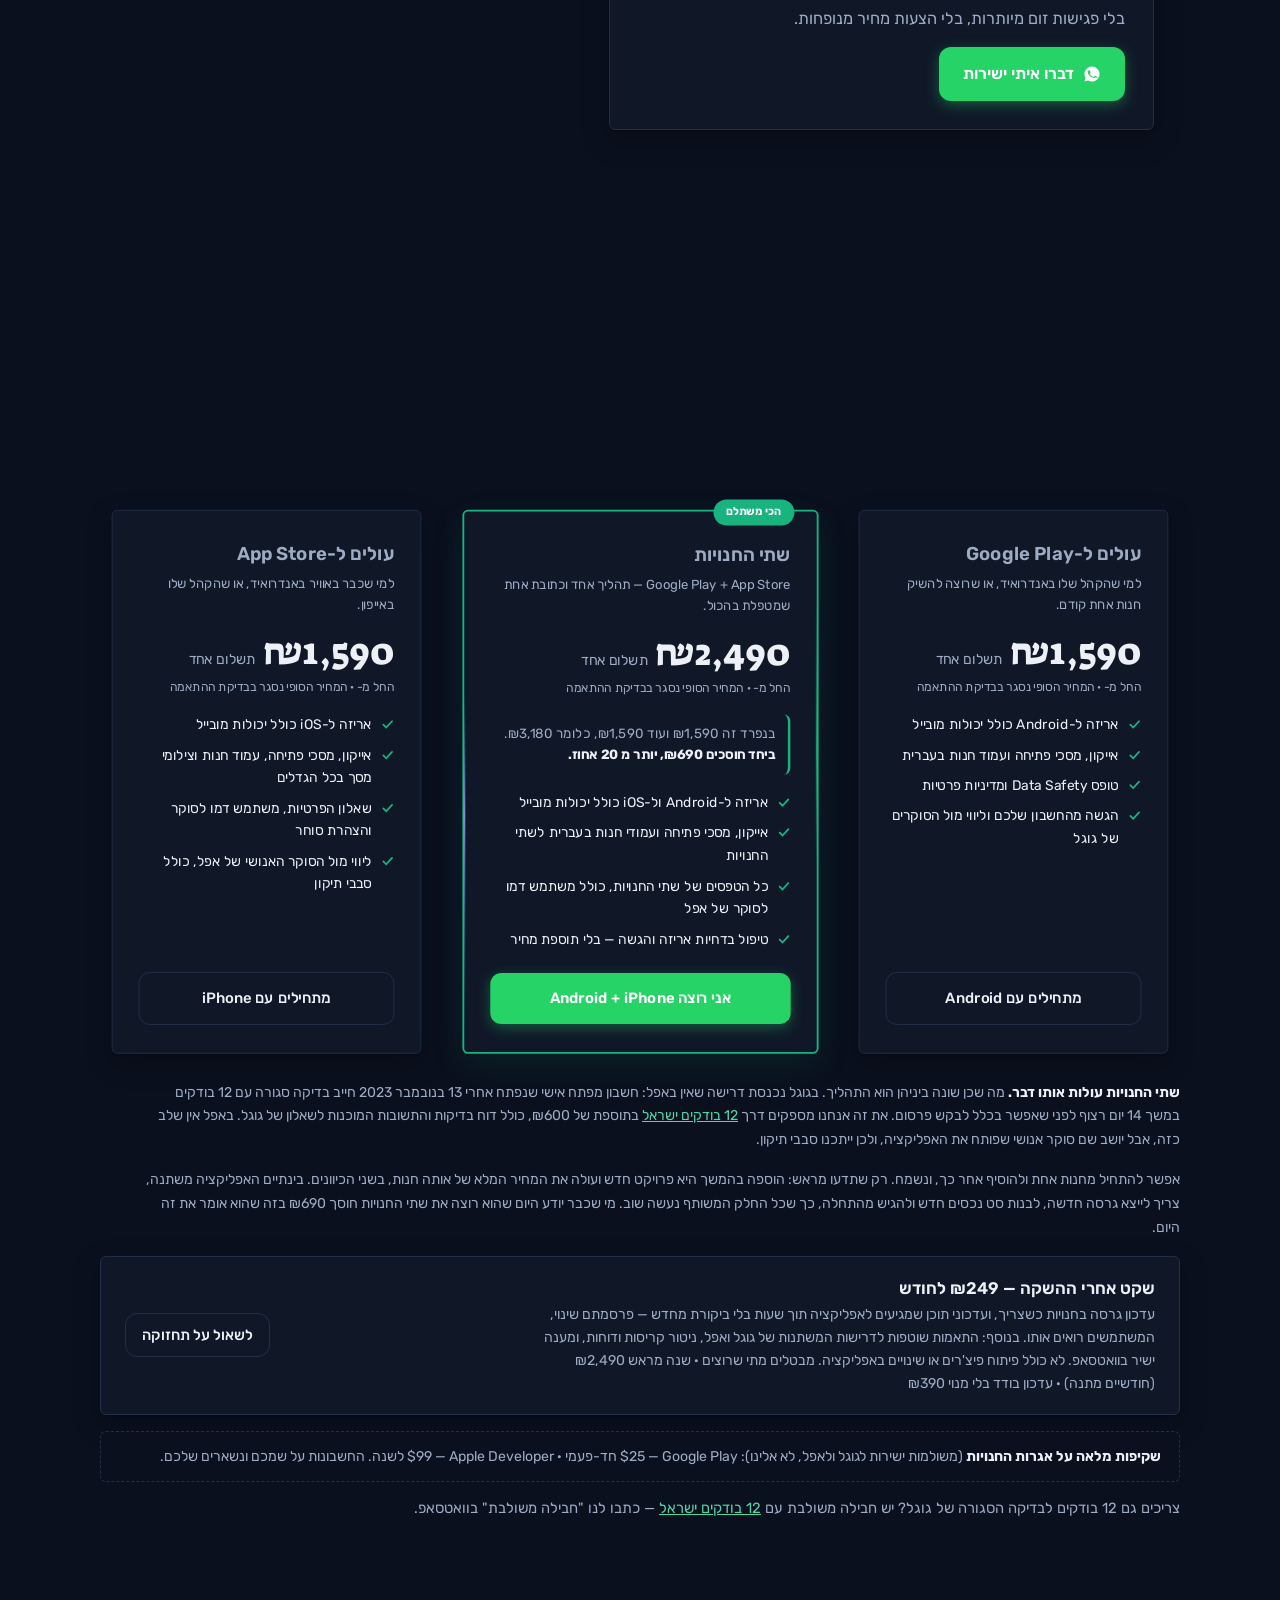
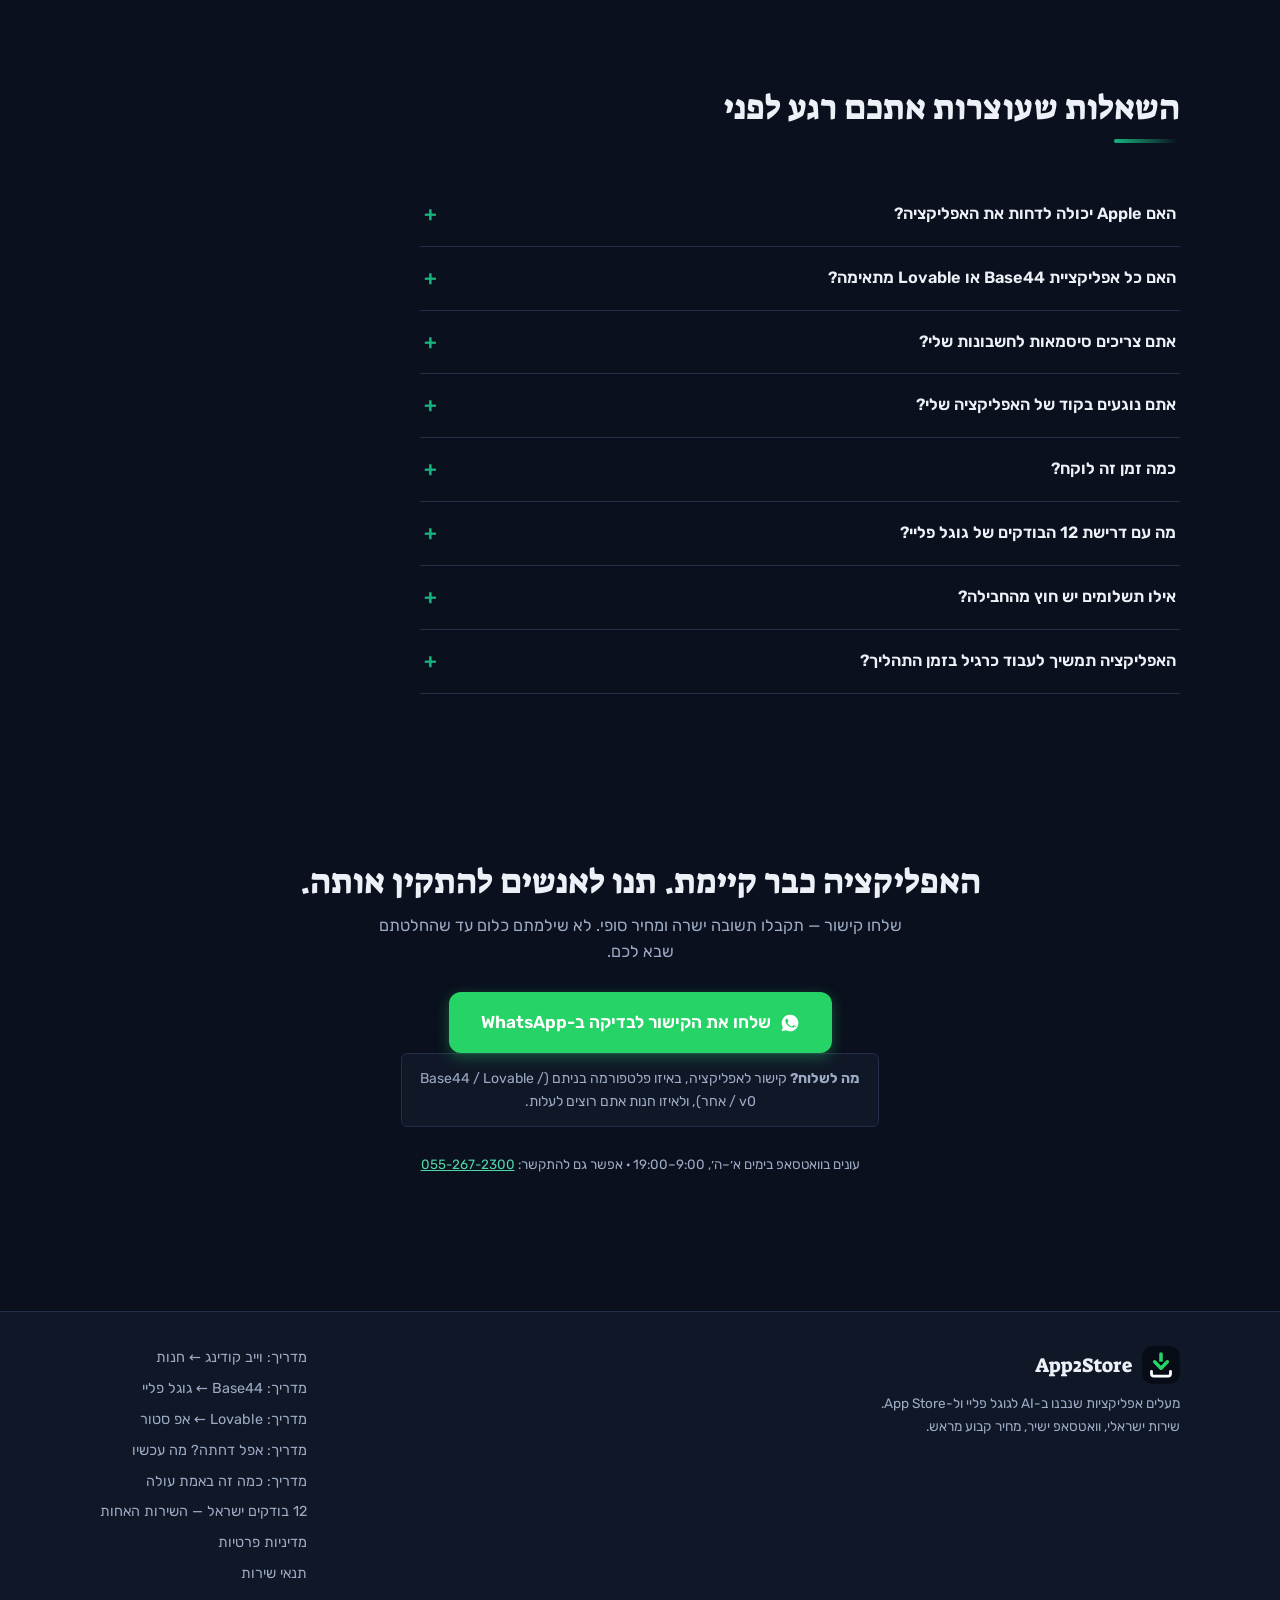
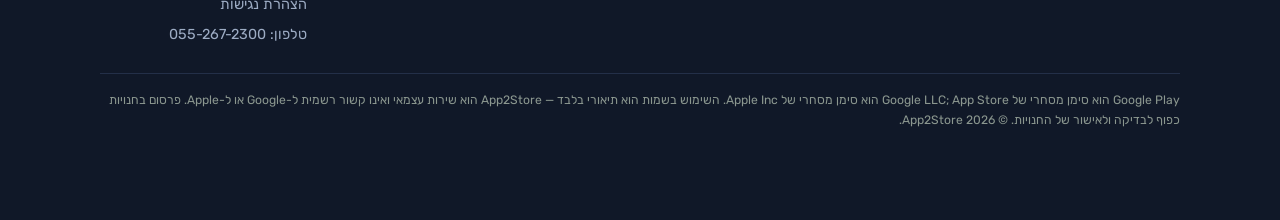
==== commit 541665d6: "Maintenance becomes a real product: 249/mo with fast content updates, annual 2,490, single update 39" ====
--- a/index.html
+++ b/index.html
@@ -541,8 +541,8 @@
     <p class="price-why">אפשר להתחיל מחנות אחת ולהוסיף אחר כך, ונשמח. רק שתדעו מראש: הוספה בהמשך היא פרויקט חדש ועולה את המחיר המלא של אותה חנות, בשני הכיוונים. בינתיים האפליקציה משתנה, צריך לייצא גרסה חדשה, לבנות סט נכסים חדש ולהגיש מהתחלה, כך שכל החלק המשותף נעשה שוב. מי שכבר יודע היום שהוא רוצה את שתי החנויות חוסך ₪690 בזה שהוא אומר את זה היום.</p>
     <div class="maint-strip panel">
       <div>
-        <h3>שקט אחרי ההשקה — ₪99 לחודש</h3>
-        <p>עדכוני מעטפת, תוקף הגדרות ודרישות שוטפות של החנויות. לא כולל פיתוח פיצ'רים או שינויים באפליקציה. מבטלים מתי שרוצים.</p>
+        <h3>שקט אחרי ההשקה — ₪249 לחודש</h3>
+        <p>עדכון גרסה בחנויות כשצריך, ועדכוני תוכן שמגיעים לאפליקציה תוך שעות בלי ביקורת מחדש — פרסמתם שינוי, המשתמשים רואים אותו. בנוסף: התאמות שוטפות לדרישות המשתנות של גוגל ואפל, ניטור קריסות ודוחות, ומענה ישיר בוואטסאפ. לא כולל פיתוח פיצ'רים או שינויים באפליקציה. מבטלים מתי שרוצים · שנה מראש ₪2,490 (חודשיים מתנה) · עדכון בודד בלי מנוי ₪390</p>
       </div>
       <a class="btn btn-ghost btn-sm wa" href="#" data-wa data-plan="maint">לשאול על תחזוקה</a>
     </div>
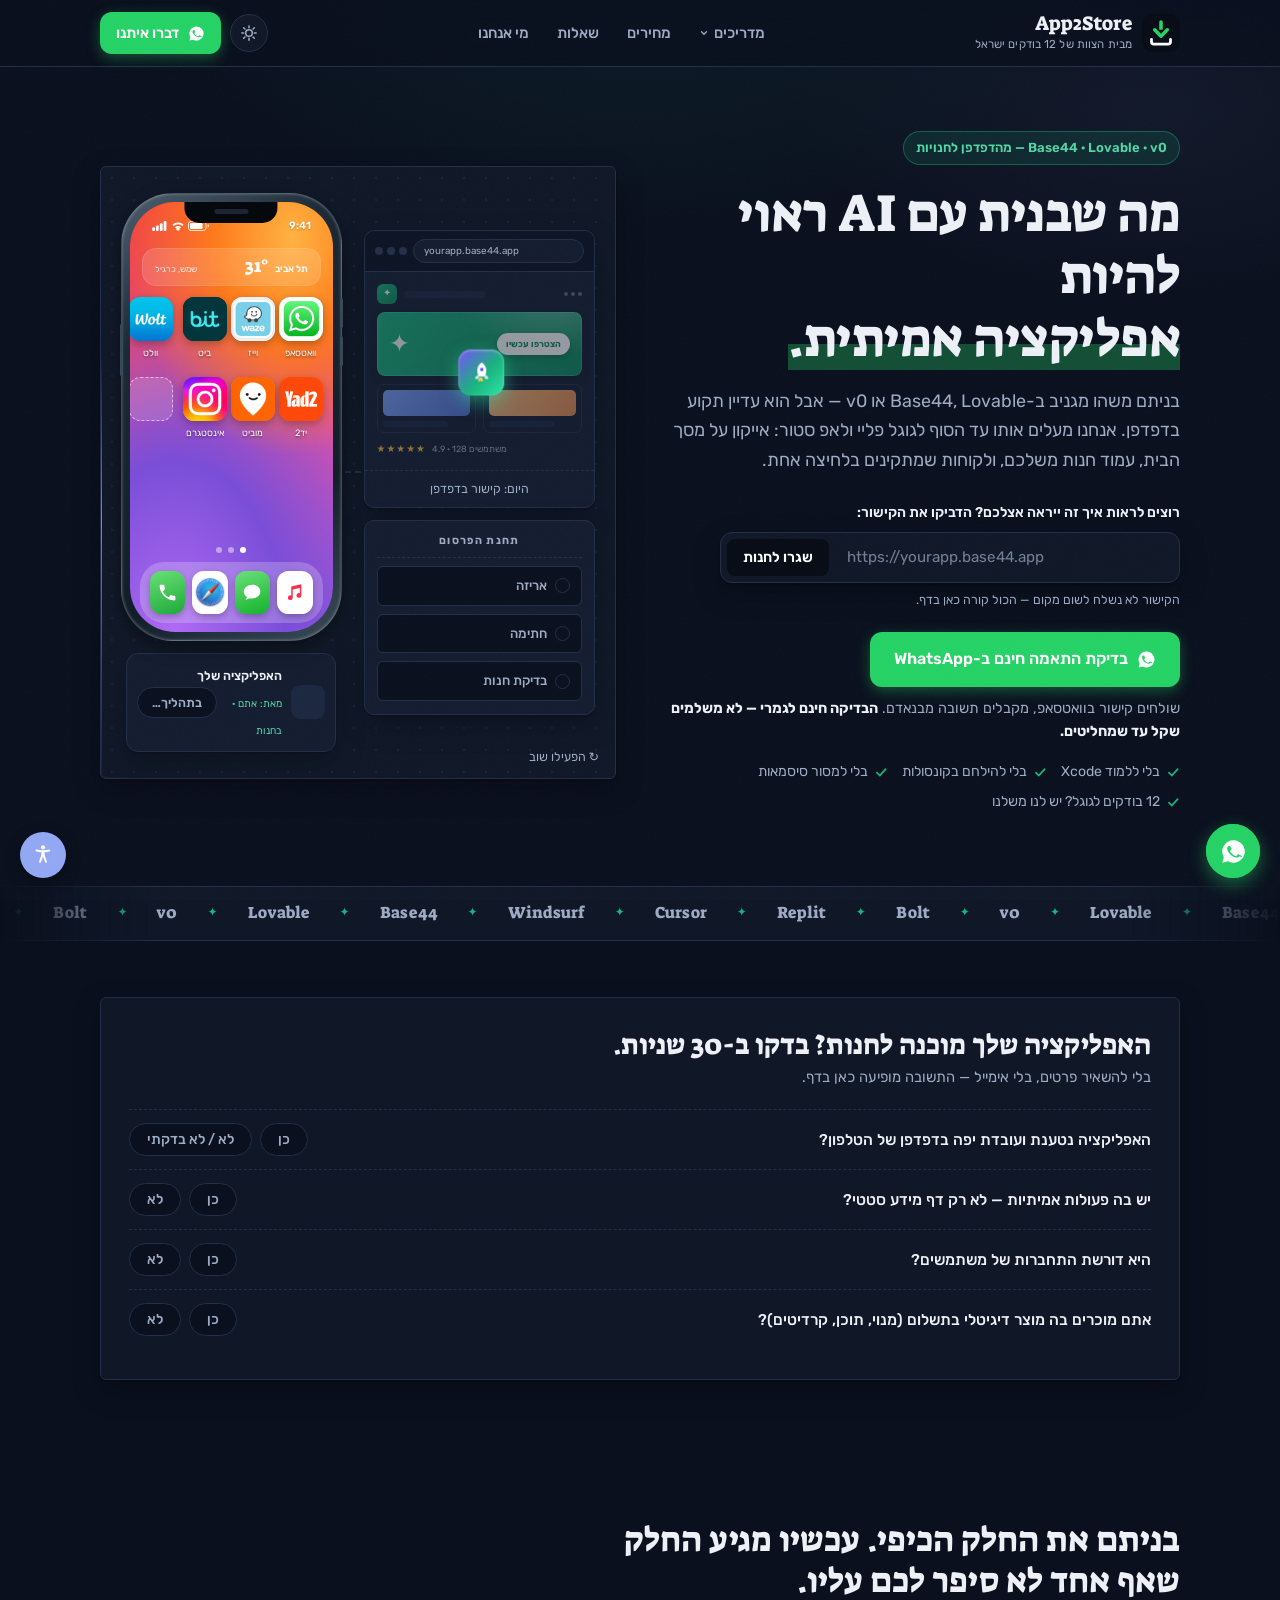
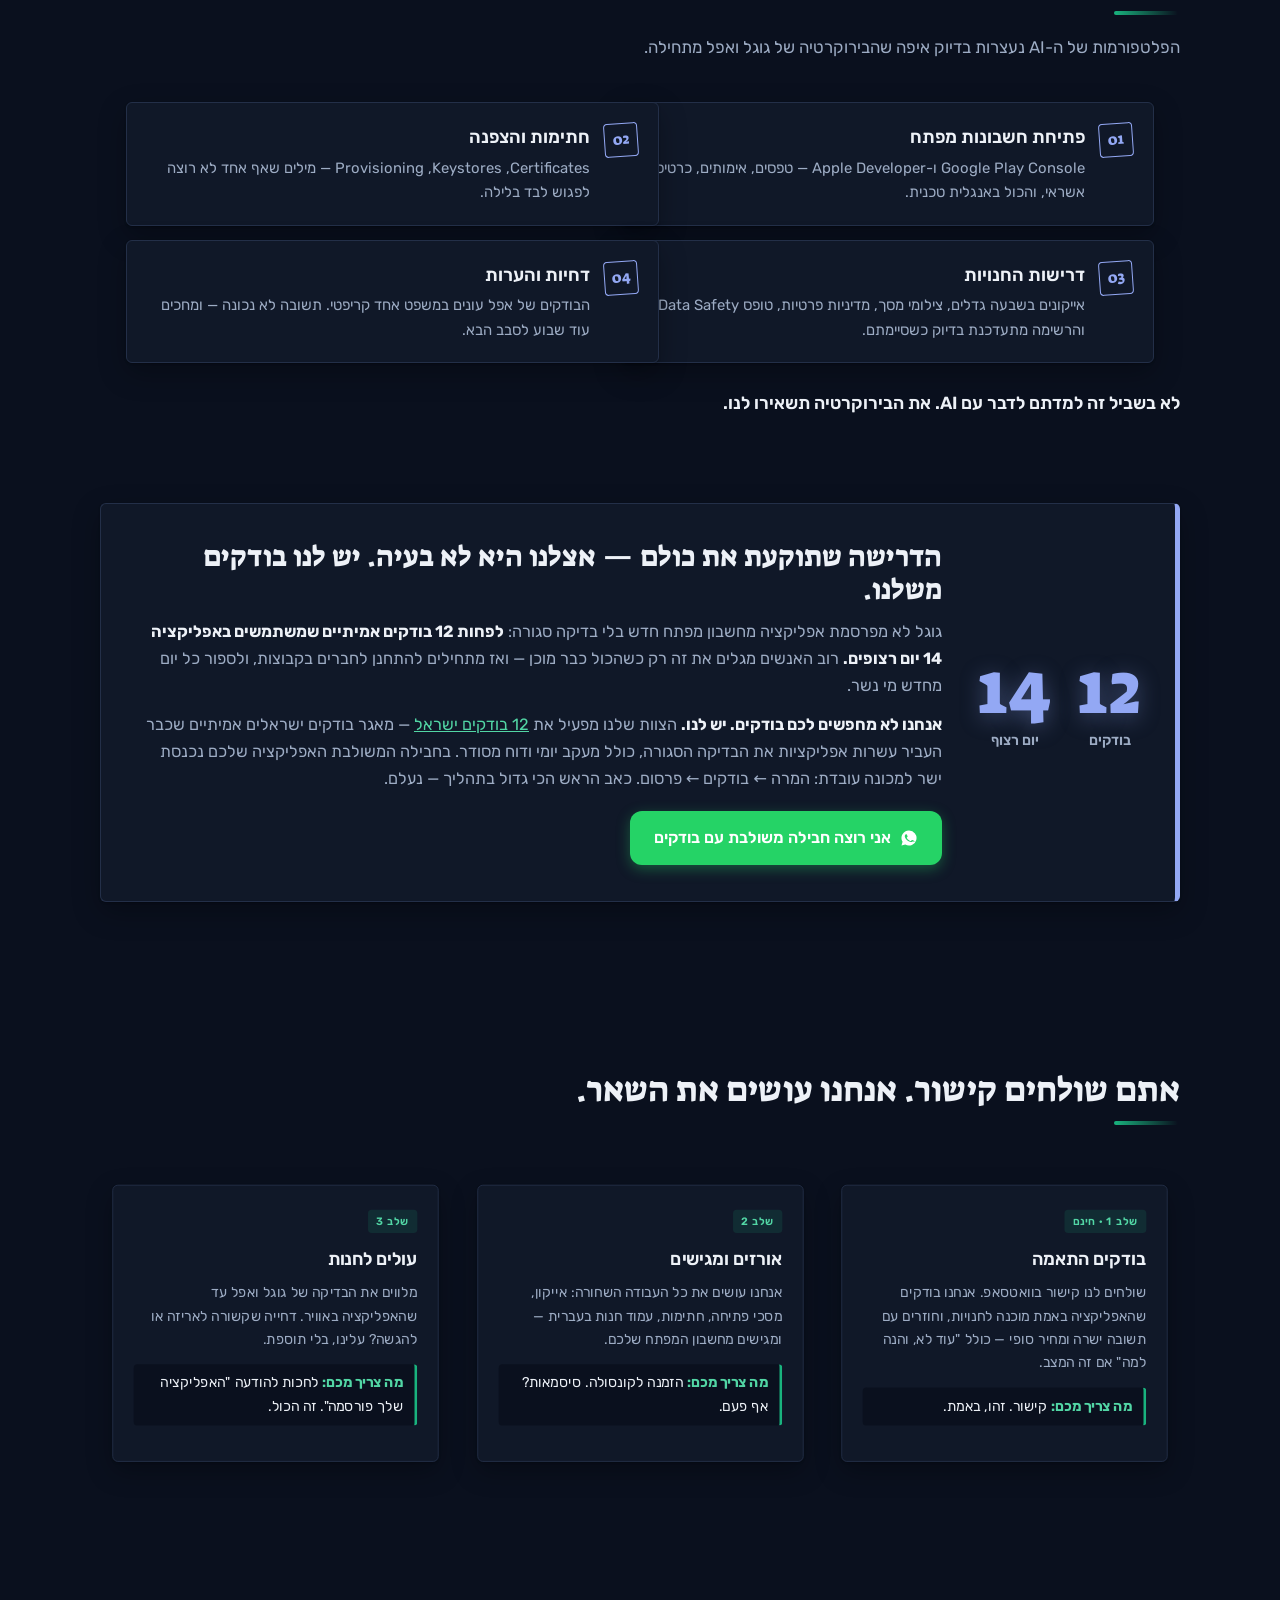
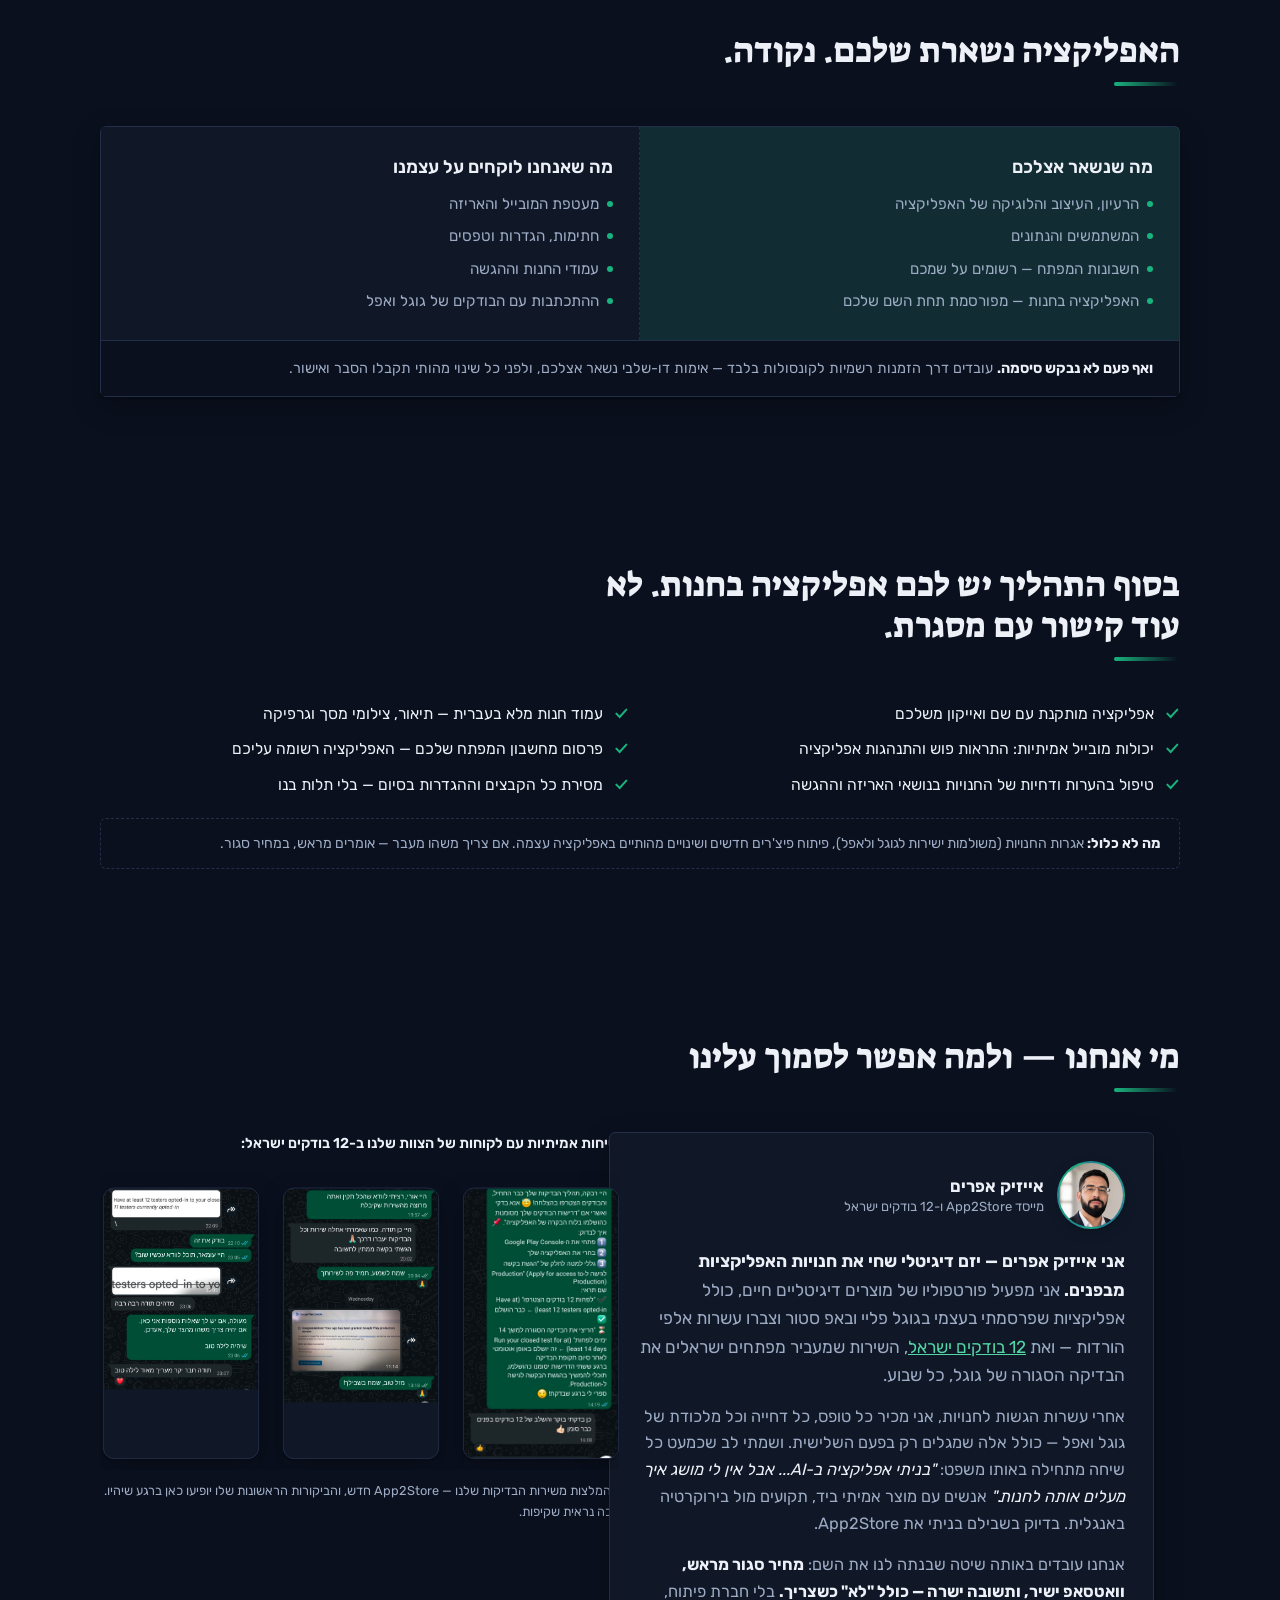
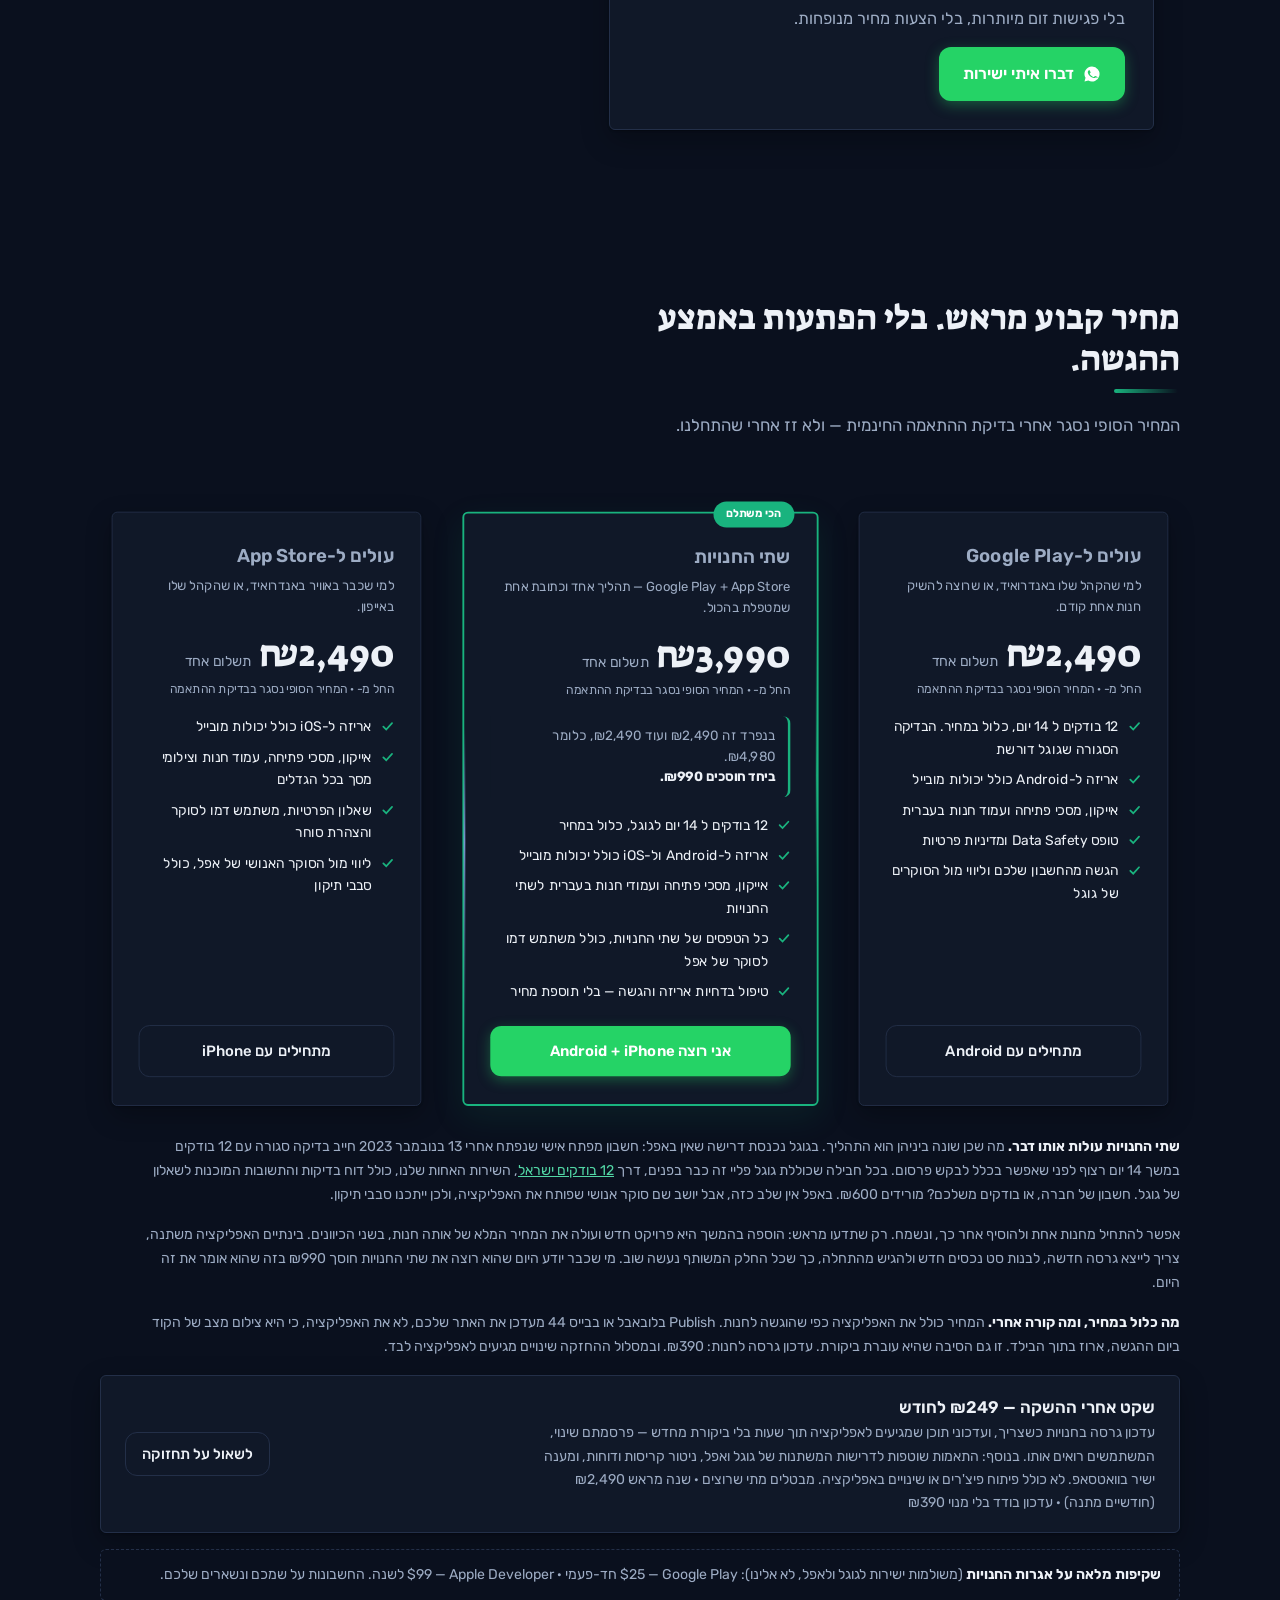
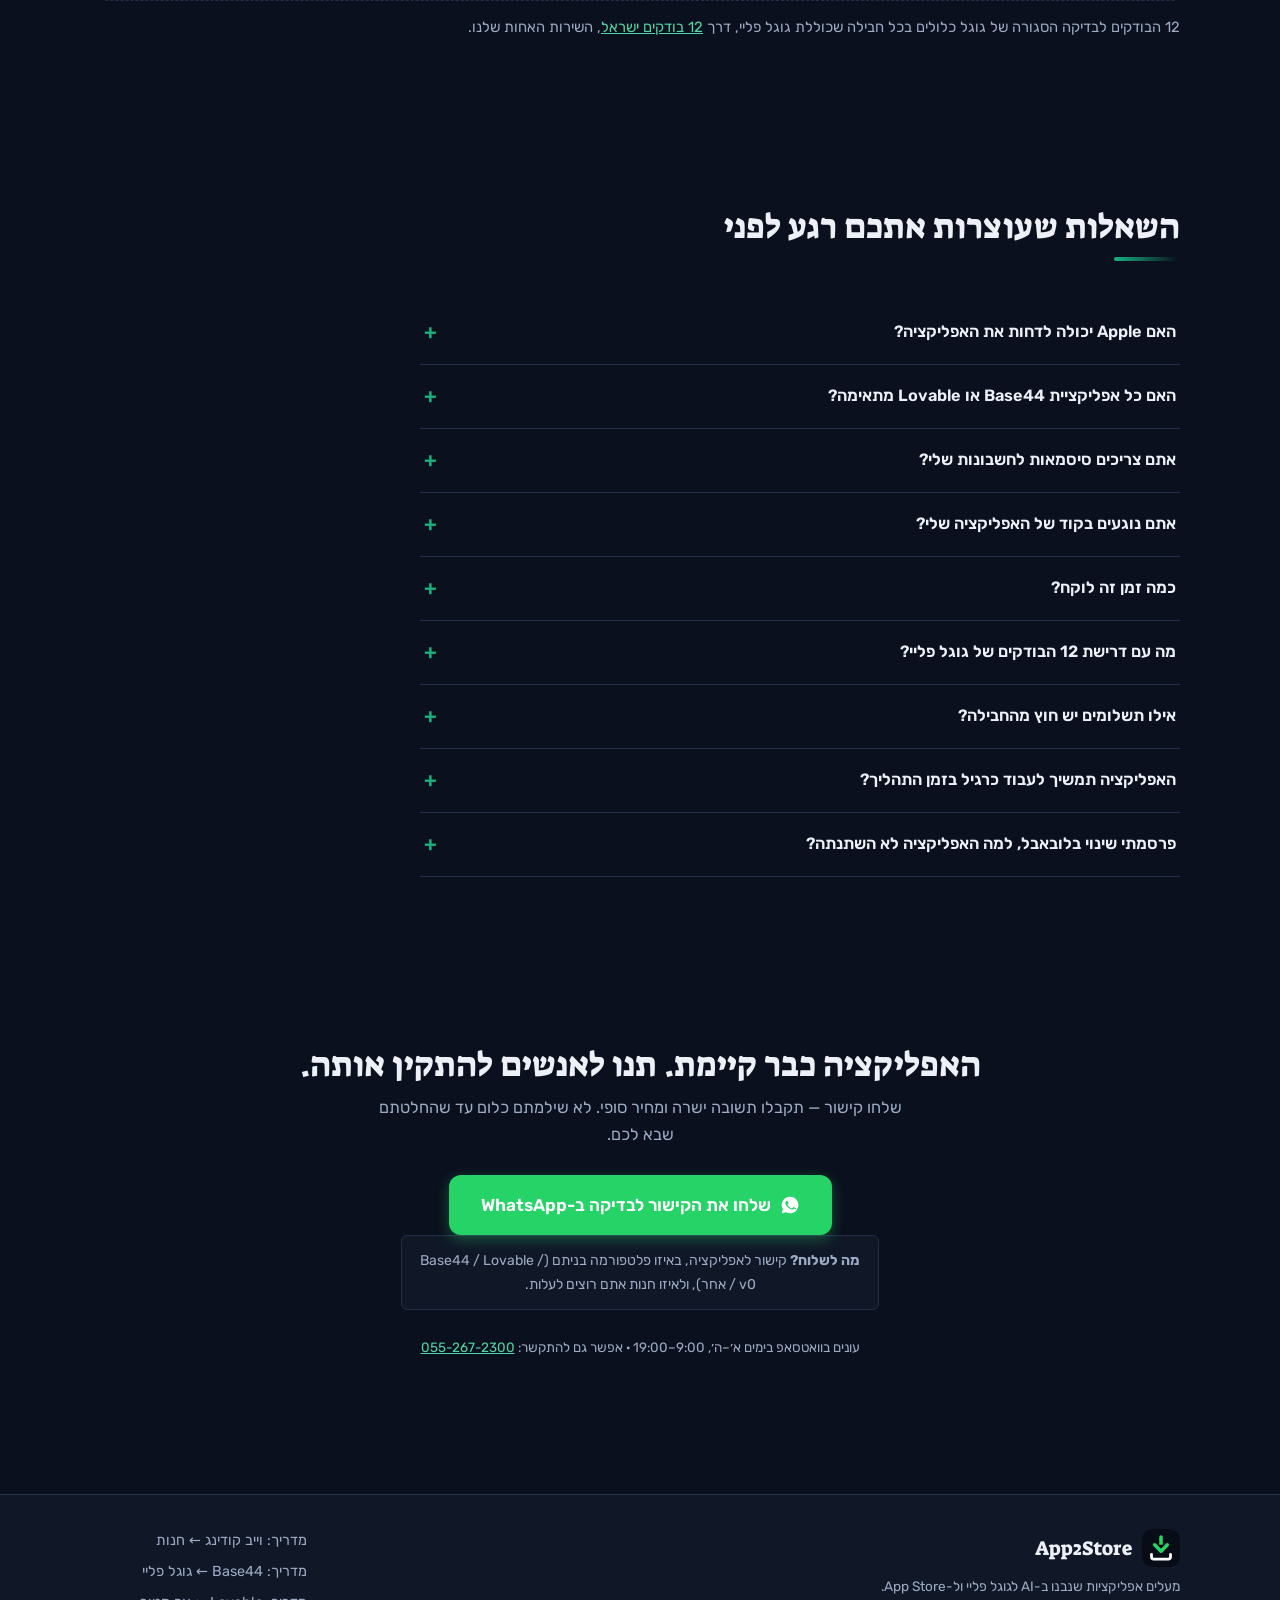
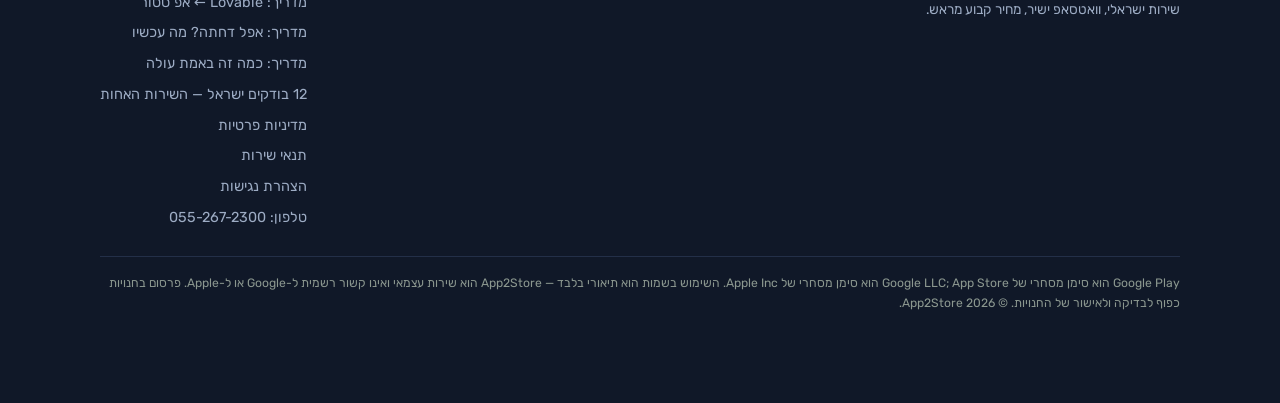
==== commit ebb32cfc: "Raise prices: 2,490 per store, 3,990 for both, with the 12 testers included   One store (Google Play" ====
--- a/index.html
+++ b/index.html
@@ -4,7 +4,7 @@
 <meta charset="UTF-8">
 <meta name="viewport" content="width=device-width, initial-scale=1.0">
 <title>App2Store — מהאפליקציה שבנית ב-AI לגוגל פליי ול-App Store</title>
-<meta name="description" content="בניתם אפליקציה ב-Base44, Lovable או v0? אנחנו מעלים אותה עד הסוף לגוגל פליי ול-App Store: אריזה, חתימות, עמוד חנות והגשה — במחיר קבוע מ-₪1,590. בדיקת התאמה חינם בוואטסאפ.">
+<meta name="description" content="בניתם אפליקציה ב-Base44, Lovable או v0? אנחנו מעלים אותה עד הסוף לגוגל פליי ול-App Store: אריזה, חתימות, עמוד חנות והגשה — במחיר קבוע מ-₪2,490. בדיקת התאמה חינם בוואטסאפ.">
 <link rel="canonical" href="https://app2store.co.il/">
 <meta property="og:type" content="website">
 <meta property="og:locale" content="he_IL">
@@ -70,19 +70,19 @@
         {
           "@type": "Offer",
           "name": "עולים לכל החנויות (Google Play + App Store)",
+          "price": "3990",
+          "priceCurrency": "ILS"
+        },
+        {
+          "@type": "Offer",
+          "name": "עולים ל-Google Play",
           "price": "2490",
           "priceCurrency": "ILS"
         },
         {
           "@type": "Offer",
-          "name": "עולים ל-Google Play",
-          "price": "1590",
-          "priceCurrency": "ILS"
-        },
-        {
-          "@type": "Offer",
           "name": "עולים ל-App Store",
-          "price": "1590",
+          "price": "2490",
           "priceCurrency": "ILS"
         }
       ]
@@ -118,7 +118,7 @@
         {
           "@type": "Question",
           "name": "מה עם דרישת 12 הבודקים של גוגל פליי?",
-          "acceptedAnswer": { "@type": "Answer", "text": "בחשבון מפתח אישי חדש גוגל דורשת בדיקה סגורה עם 12 בודקים לפני פרסום. זה בדיוק התחום של השירות האחות שלנו, 12 בודקים ישראל — כשצריך, מחברים בין השירותים בחבילה אחת מסודרת." }
+          "acceptedAnswer": { "@type": "Answer", "text": "בחשבון מפתח אישי חדש גוגל דורשת בדיקה סגורה עם 12 בודקים לפני פרסום. בכל חבילה שלנו שכוללת גוגל פליי הבודקים כבר כלולים במחיר, דרך השירות האחות שלנו, 12 בודקים ישראל." }
         },
         {
           "@type": "Question",
@@ -129,6 +129,11 @@
           "@type": "Question",
           "name": "האפליקציה תמשיך לעבוד כרגיל בזמן התהליך?",
           "acceptedAnswer": { "@type": "Answer", "text": "כן. גרסת הווב שלכם ממשיכה לרוץ כרגיל — אנחנו עובדים על מעטפת המובייל לצידה, ולא נוגעים במה שעובד בלי הסבר ואישור שלכם מראש." }
+        },
+        {
+          "@type": "Question",
+          "name": "פרסמתי שינוי בלובאבל, למה האפליקציה לא השתנתה?",
+          "acceptedAnswer": { "@type": "Answer", "text": "כי האפליקציה היא צילום מצב של הקוד ביום ההגשה, ארוז בתוך הבילד. Publish מעדכן את האתר, לא אותה. זו לא מגבלה, זו הסיבה שהיא עוברת ביקורת: אפליקציה שמשתנה מתחת לידיים של הסוקר נדחית. שינויים בצד השרת ובנתונים כן מגיעים מיד, כי האפליקציה מדברת עם השרת החי שלכם. מסכים וממשק מגיעים בעדכון גרסה לחנות, 390 שקל, או במסלול ההחזקה, שבו שינויים מגיעים לאפליקציה לבד." }
         }
       ]
     }
@@ -498,9 +503,10 @@
       <div class="price-card panel">
         <p class="price-name">עולים ל-Google Play</p>
         <p class="price-for">למי שהקהל שלו באנדרואיד, או שרוצה להשיק חנות אחת קודם.</p>
-        <p class="price-fig">₪1,590 <small>תשלום אחד</small></p>
+        <p class="price-fig">₪2,490 <small>תשלום אחד</small></p>
         <p class="price-once">החל מ- · המחיר הסופי נסגר בבדיקת ההתאמה</p>
         <ul class="price-list">
+          <li><svg width="15" height="15" viewBox="0 0 24 24" fill="none" stroke="currentColor" stroke-width="3" stroke-linecap="round" aria-hidden="true"><path d="M5 13l5 5L20 7"/></svg>12 בודקים ל 14 יום, כלול במחיר. הבדיקה הסגורה שגוגל דורשת</li>
           <li><svg width="15" height="15" viewBox="0 0 24 24" fill="none" stroke="currentColor" stroke-width="3" stroke-linecap="round" aria-hidden="true"><path d="M5 13l5 5L20 7"/></svg>אריזה ל-Android כולל יכולות מובייל</li>
           <li><svg width="15" height="15" viewBox="0 0 24 24" fill="none" stroke="currentColor" stroke-width="3" stroke-linecap="round" aria-hidden="true"><path d="M5 13l5 5L20 7"/></svg>אייקון, מסכי פתיחה ועמוד חנות בעברית</li>
           <li><svg width="15" height="15" viewBox="0 0 24 24" fill="none" stroke="currentColor" stroke-width="3" stroke-linecap="round" aria-hidden="true"><path d="M5 13l5 5L20 7"/></svg>טופס Data Safety ומדיניות פרטיות</li>
@@ -512,10 +518,11 @@
         <span class="price-badge">הכי משתלם</span>
         <p class="price-name">שתי החנויות</p>
         <p class="price-for">Google Play + App Store — תהליך אחד וכתובת אחת שמטפלת בהכול.</p>
-        <p class="price-fig">₪2,490 <small>תשלום אחד</small></p>
+        <p class="price-fig">₪3,990 <small>תשלום אחד</small></p>
         <p class="price-once">החל מ- · המחיר הסופי נסגר בבדיקת ההתאמה</p>
-        <p class="price-save">בנפרד זה ₪1,590 ועוד ₪1,590, כלומר ₪3,180.<br><b>ביחד חוסכים ₪690, יותר מ 20 אחוז.</b></p>
+        <p class="price-save">בנפרד זה ₪2,490 ועוד ₪2,490, כלומר ₪4,980.<br><b>ביחד חוסכים ₪990.</b></p>
         <ul class="price-list">
+          <li><svg width="15" height="15" viewBox="0 0 24 24" fill="none" stroke="currentColor" stroke-width="3" stroke-linecap="round" aria-hidden="true"><path d="M5 13l5 5L20 7"/></svg>12 בודקים ל 14 יום לגוגל, כלול במחיר</li>
           <li><svg width="15" height="15" viewBox="0 0 24 24" fill="none" stroke="currentColor" stroke-width="3" stroke-linecap="round" aria-hidden="true"><path d="M5 13l5 5L20 7"/></svg>אריזה ל-Android ול-iOS כולל יכולות מובייל</li>
           <li><svg width="15" height="15" viewBox="0 0 24 24" fill="none" stroke="currentColor" stroke-width="3" stroke-linecap="round" aria-hidden="true"><path d="M5 13l5 5L20 7"/></svg>אייקון, מסכי פתיחה ועמודי חנות בעברית לשתי החנויות</li>
           <li><svg width="15" height="15" viewBox="0 0 24 24" fill="none" stroke="currentColor" stroke-width="3" stroke-linecap="round" aria-hidden="true"><path d="M5 13l5 5L20 7"/></svg>כל הטפסים של שתי החנויות, כולל משתמש דמו לסוקר של אפל</li>
@@ -526,7 +533,7 @@
       <div class="price-card panel">
         <p class="price-name">עולים ל-App Store</p>
         <p class="price-for">למי שכבר באוויר באנדרואיד, או שהקהל שלו באייפון.</p>
-        <p class="price-fig">₪1,590 <small>תשלום אחד</small></p>
+        <p class="price-fig">₪2,490 <small>תשלום אחד</small></p>
         <p class="price-once">החל מ- · המחיר הסופי נסגר בבדיקת ההתאמה</p>
         <ul class="price-list">
           <li><svg width="15" height="15" viewBox="0 0 24 24" fill="none" stroke="currentColor" stroke-width="3" stroke-linecap="round" aria-hidden="true"><path d="M5 13l5 5L20 7"/></svg>אריזה ל-iOS כולל יכולות מובייל</li>
@@ -537,8 +544,9 @@
         <a class="btn btn-ghost wa" href="#" data-wa data-plan="ios">מתחילים עם iPhone</a>
       </div>
     </div>
-    <p class="price-why"><b>שתי החנויות עולות אותו דבר.</b> מה שכן שונה ביניהן הוא התהליך. בגוגל נכנסת דרישה שאין באפל: חשבון מפתח אישי שנפתח אחרי 13 בנובמבר 2023 חייב בדיקה סגורה עם 12 בודקים במשך 14 יום רצוף לפני שאפשר בכלל לבקש פרסום. את זה אנחנו מספקים דרך <a href="https://www.12testersisrael.com" target="_blank" rel="noopener">12 בודקים ישראל</a> בתוספת של ₪600, כולל דוח בדיקות והתשובות המוכנות לשאלון של גוגל. באפל אין שלב כזה, אבל יושב שם סוקר אנושי שפותח את האפליקציה, ולכן ייתכנו סבבי תיקון.</p>
-    <p class="price-why">אפשר להתחיל מחנות אחת ולהוסיף אחר כך, ונשמח. רק שתדעו מראש: הוספה בהמשך היא פרויקט חדש ועולה את המחיר המלא של אותה חנות, בשני הכיוונים. בינתיים האפליקציה משתנה, צריך לייצא גרסה חדשה, לבנות סט נכסים חדש ולהגיש מהתחלה, כך שכל החלק המשותף נעשה שוב. מי שכבר יודע היום שהוא רוצה את שתי החנויות חוסך ₪690 בזה שהוא אומר את זה היום.</p>
+    <p class="price-why"><b>שתי החנויות עולות אותו דבר.</b> מה שכן שונה ביניהן הוא התהליך. בגוגל נכנסת דרישה שאין באפל: חשבון מפתח אישי שנפתח אחרי 13 בנובמבר 2023 חייב בדיקה סגורה עם 12 בודקים במשך 14 יום רצוף לפני שאפשר בכלל לבקש פרסום. בכל חבילה שכוללת גוגל פליי זה כבר בפנים, דרך <a href="https://www.12testersisrael.com" target="_blank" rel="noopener">12 בודקים ישראל</a>, השירות האחות שלנו, כולל דוח בדיקות והתשובות המוכנות לשאלון של גוגל. חשבון של חברה, או בודקים משלכם? מורידים ₪600. באפל אין שלב כזה, אבל יושב שם סוקר אנושי שפותח את האפליקציה, ולכן ייתכנו סבבי תיקון.</p>
+    <p class="price-why">אפשר להתחיל מחנות אחת ולהוסיף אחר כך, ונשמח. רק שתדעו מראש: הוספה בהמשך היא פרויקט חדש ועולה את המחיר המלא של אותה חנות, בשני הכיוונים. בינתיים האפליקציה משתנה, צריך לייצא גרסה חדשה, לבנות סט נכסים חדש ולהגיש מהתחלה, כך שכל החלק המשותף נעשה שוב. מי שכבר יודע היום שהוא רוצה את שתי החנויות חוסך ₪990 בזה שהוא אומר את זה היום.</p>
+    <p class="price-why"><b>מה כלול במחיר, ומה קורה אחרי.</b> המחיר כולל את האפליקציה כפי שהוגשה לחנות. Publish בלובאבל או בבייס 44 מעדכן את האתר שלכם, לא את האפליקציה, כי היא צילום מצב של הקוד ביום ההגשה, ארוז בתוך הבילד. זו גם הסיבה שהיא עוברת ביקורת. עדכון גרסה לחנות: ₪390. ובמסלול ההחזקה שינויים מגיעים לאפליקציה לבד.</p>
     <div class="maint-strip panel">
       <div>
         <h3>שקט אחרי ההשקה — ₪249 לחודש</h3>
@@ -547,7 +555,7 @@
       <a class="btn btn-ghost btn-sm wa" href="#" data-wa data-plan="maint">לשאול על תחזוקה</a>
     </div>
     <p class="fees-note"><b>שקיפות מלאה על אגרות החנויות</b> (משולמות ישירות לגוגל ולאפל, לא אלינו): Google Play — <span class="en">$25</span> חד-פעמי · Apple Developer — <span class="en">$99</span> לשנה. החשבונות על שמכם ונשארים שלכם.</p>
-    <p class="combo-note">צריכים גם 12 בודקים לבדיקה הסגורה של גוגל? יש חבילה משולבת עם <a href="https://www.12testersisrael.com" target="_blank" rel="noopener">12 בודקים ישראל</a> — כתבו לנו "חבילה משולבת" בוואטסאפ.</p>
+    <p class="combo-note">12 הבודקים לבדיקה הסגורה של גוגל כלולים בכל חבילה שכוללת גוגל פליי, דרך <a href="https://www.12testersisrael.com" target="_blank" rel="noopener">12 בודקים ישראל</a>, השירות האחות שלנו.</p>
   </div>
 </section>
 
@@ -579,7 +587,7 @@
       </details>
       <details class="faq-item">
         <summary>מה עם דרישת 12 הבודקים של גוגל פליי?</summary>
-        <p class="faq-a">בחשבון מפתח אישי חדש, גוגל דורשת בדיקה סגורה עם 12 בודקים במשך 14 יום לפני פרסום. זה בדיוק מה שהשירות האחות שלנו, <a href="https://www.12testersisrael.com" target="_blank" rel="noopener">12 בודקים ישראל</a>, עושה כל יום — כשצריך, מסדרים הכול בחבילה אחת.</p>
+        <p class="faq-a">בחשבון מפתח אישי חדש, גוגל דורשת בדיקה סגורה עם 12 בודקים במשך 14 יום לפני פרסום. בכל חבילה שלנו שכוללת גוגל פליי הבודקים כבר כלולים במחיר, דרך השירות האחות שלנו, <a href="https://www.12testersisrael.com" target="_blank" rel="noopener">12 בודקים ישראל</a>.</p>
       </details>
       <details class="faq-item">
         <summary>אילו תשלומים יש חוץ מהחבילה?</summary>
@@ -588,6 +596,10 @@
       <details class="faq-item">
         <summary>האפליקציה תמשיך לעבוד כרגיל בזמן התהליך?</summary>
         <p class="faq-a">כן. גרסת הווב ממשיכה לרוץ כרגיל — אנחנו עובדים על מעטפת המובייל לצידה, ולא נוגעים במה שעובד בלי הסבר ואישור שלכם מראש.</p>
+      </details>
+      <details class="faq-item">
+        <summary>פרסמתי שינוי בלובאבל, למה האפליקציה לא השתנתה?</summary>
+        <p class="faq-a">כי האפליקציה היא צילום מצב של הקוד ביום ההגשה, ארוז בתוך הבילד. Publish מעדכן את האתר, לא אותה. זו לא מגבלה, זו הסיבה שהיא עוברת ביקורת: אפליקציה שמשתנה מתחת לידיים של הסוקר נדחית. שינויים בצד השרת ובנתונים כן מגיעים מיד, כי האפליקציה מדברת עם השרת החי שלכם. מסכים וממשק מגיעים בעדכון גרסה לחנות, ₪390, או במסלול ההחזקה, שבו שינויים מגיעים לאפליקציה לבד.</p>
       </details>
     </div>
   </div>
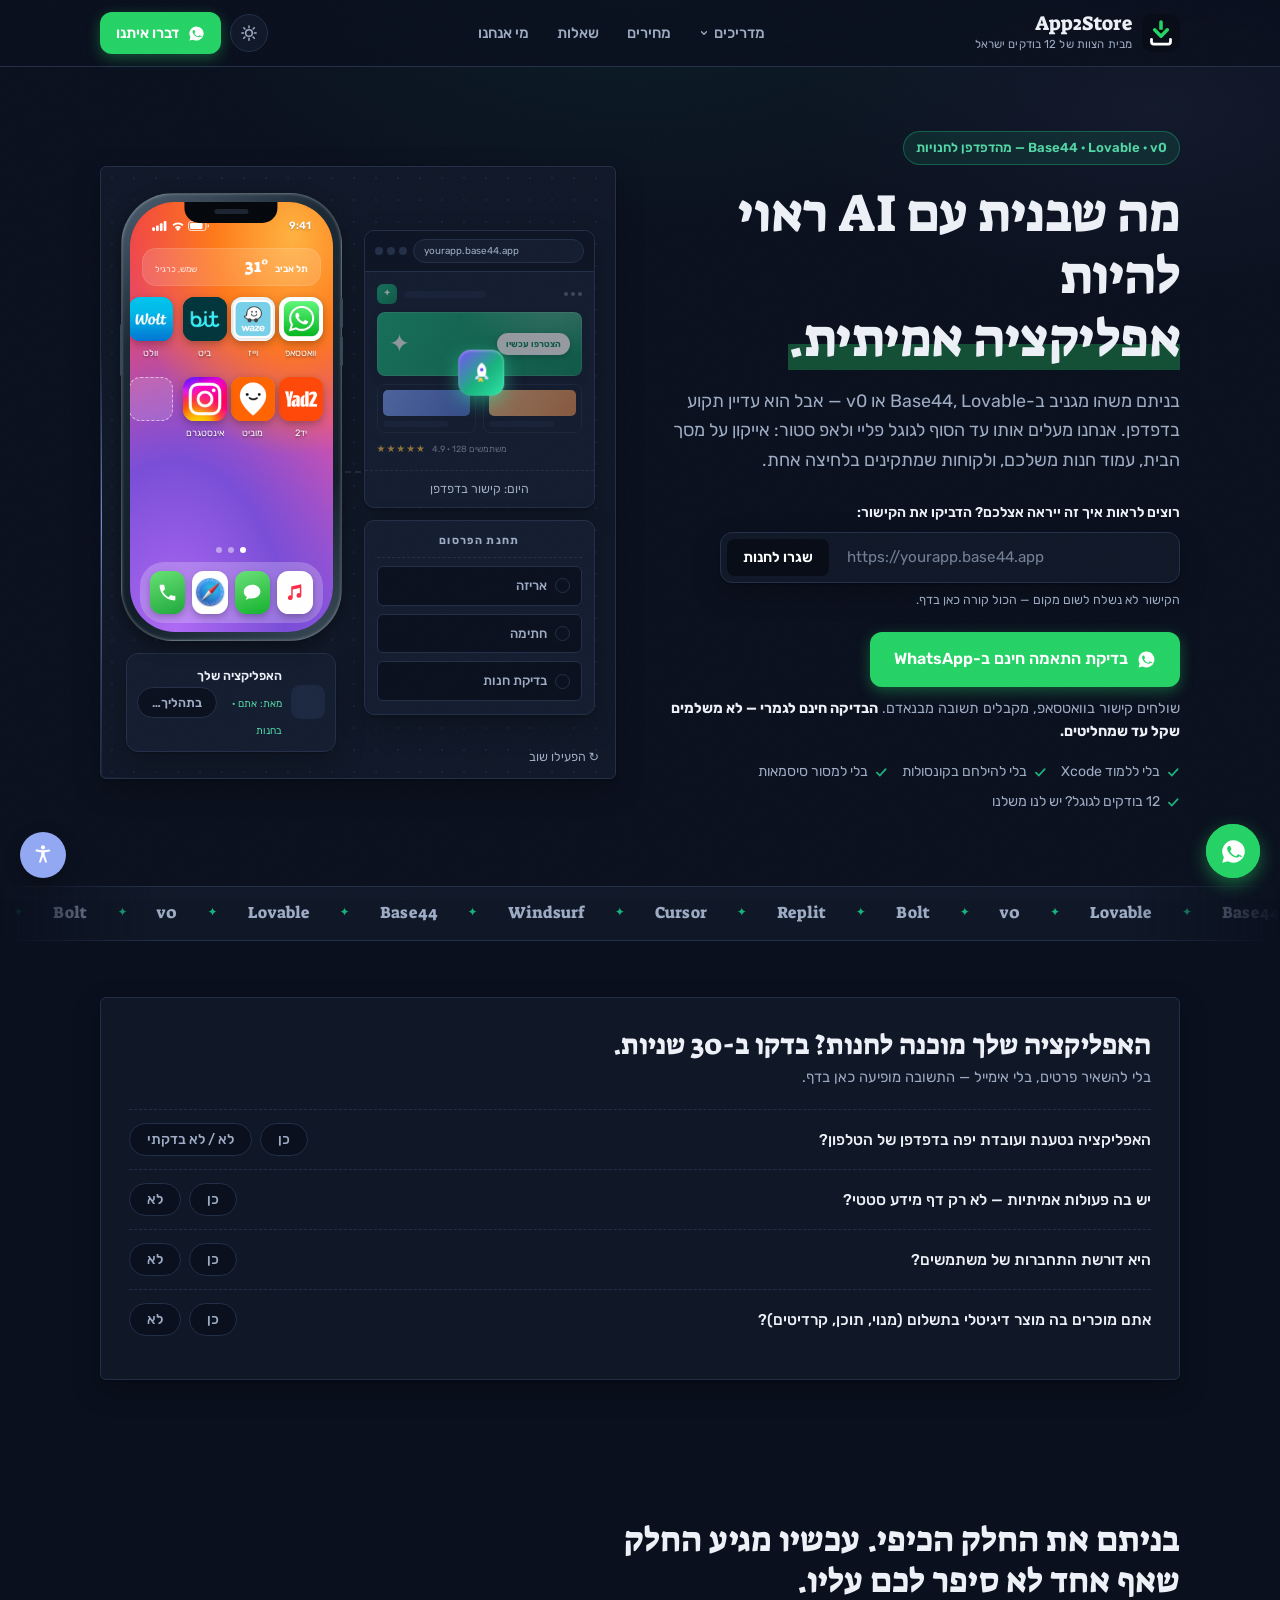
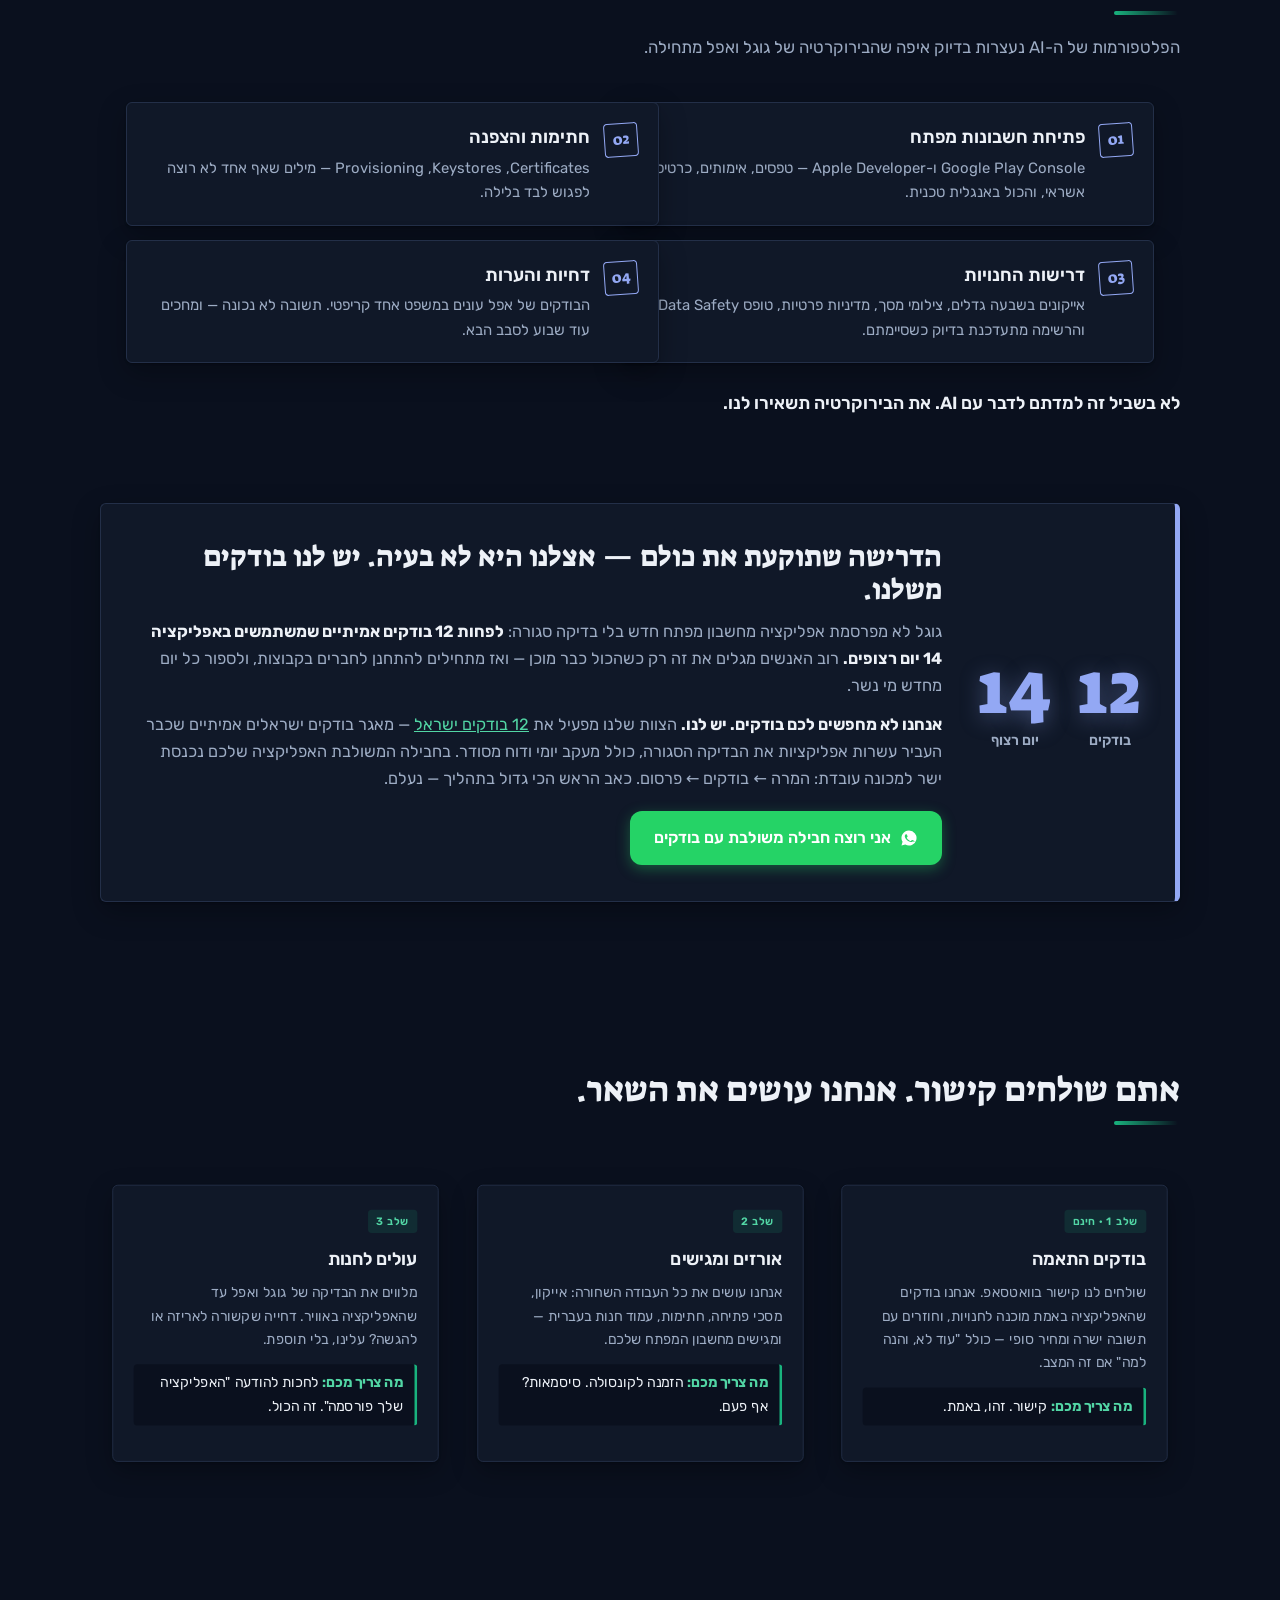
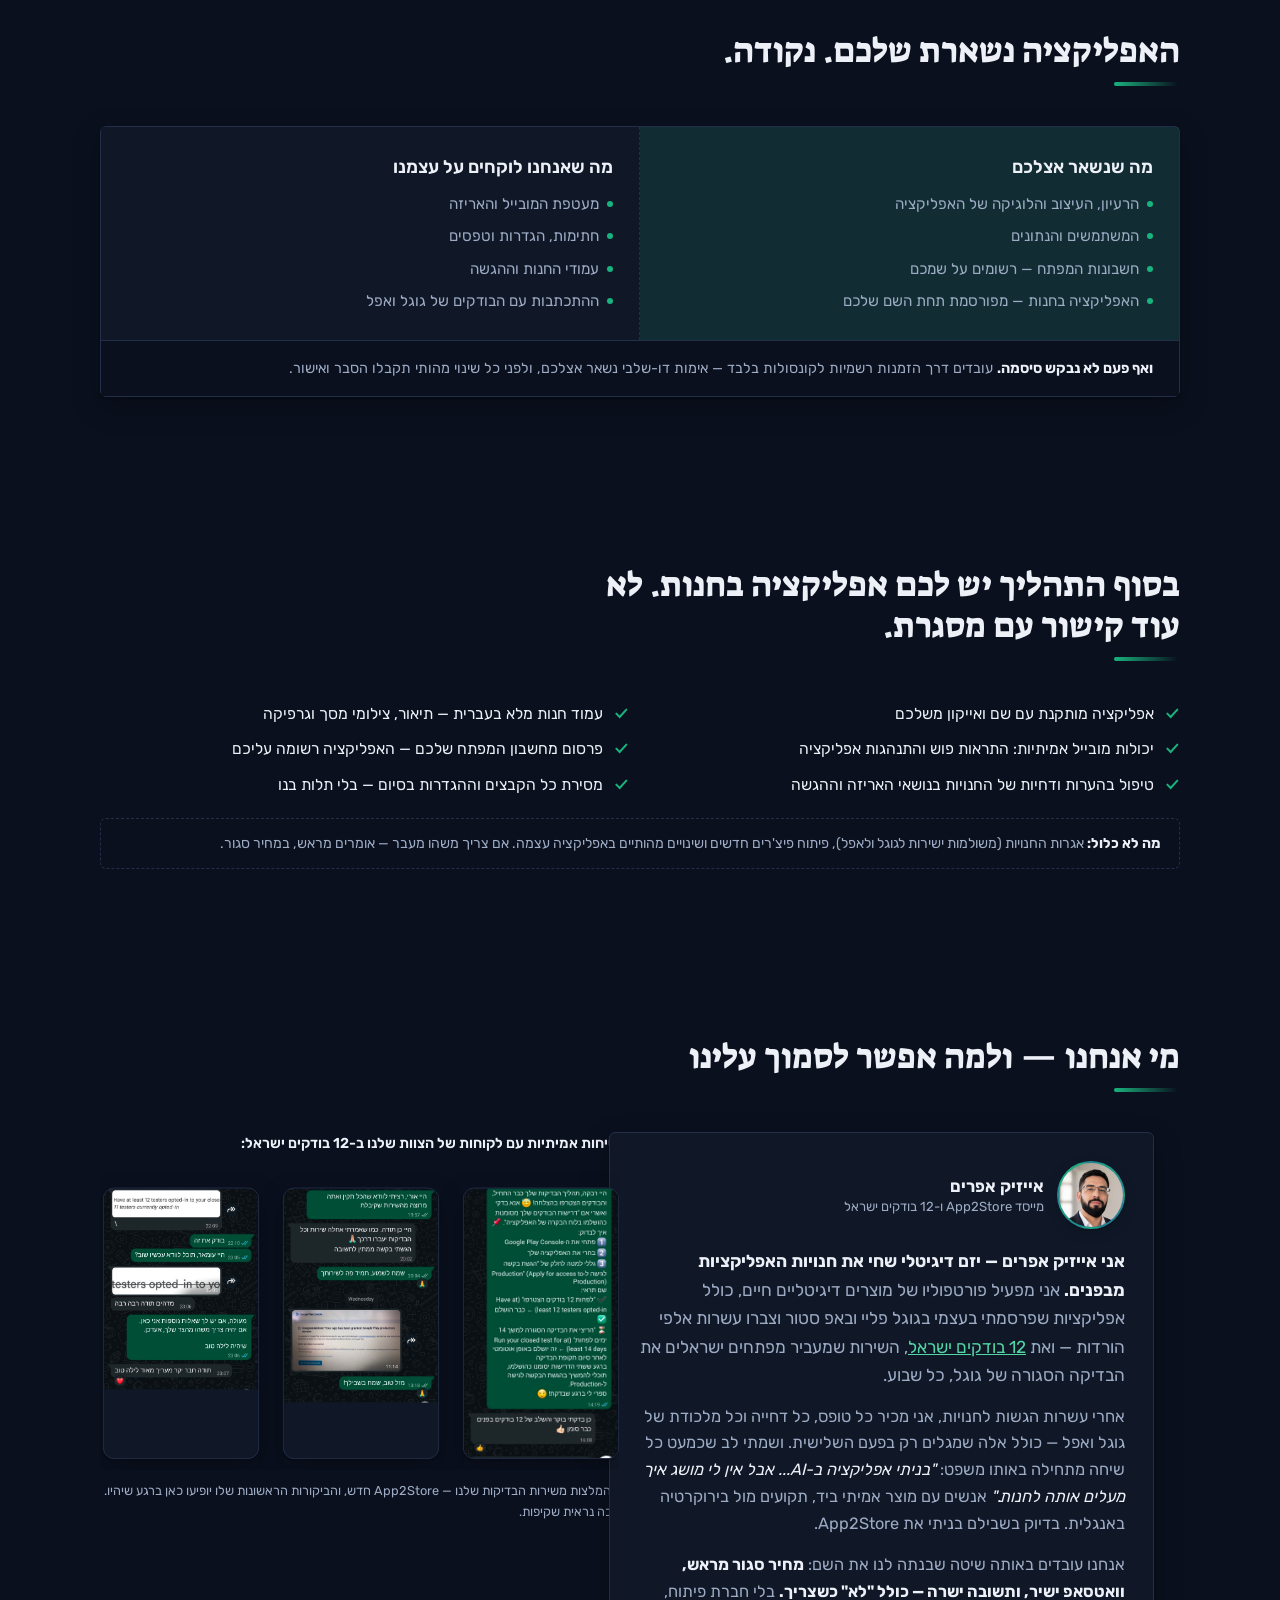
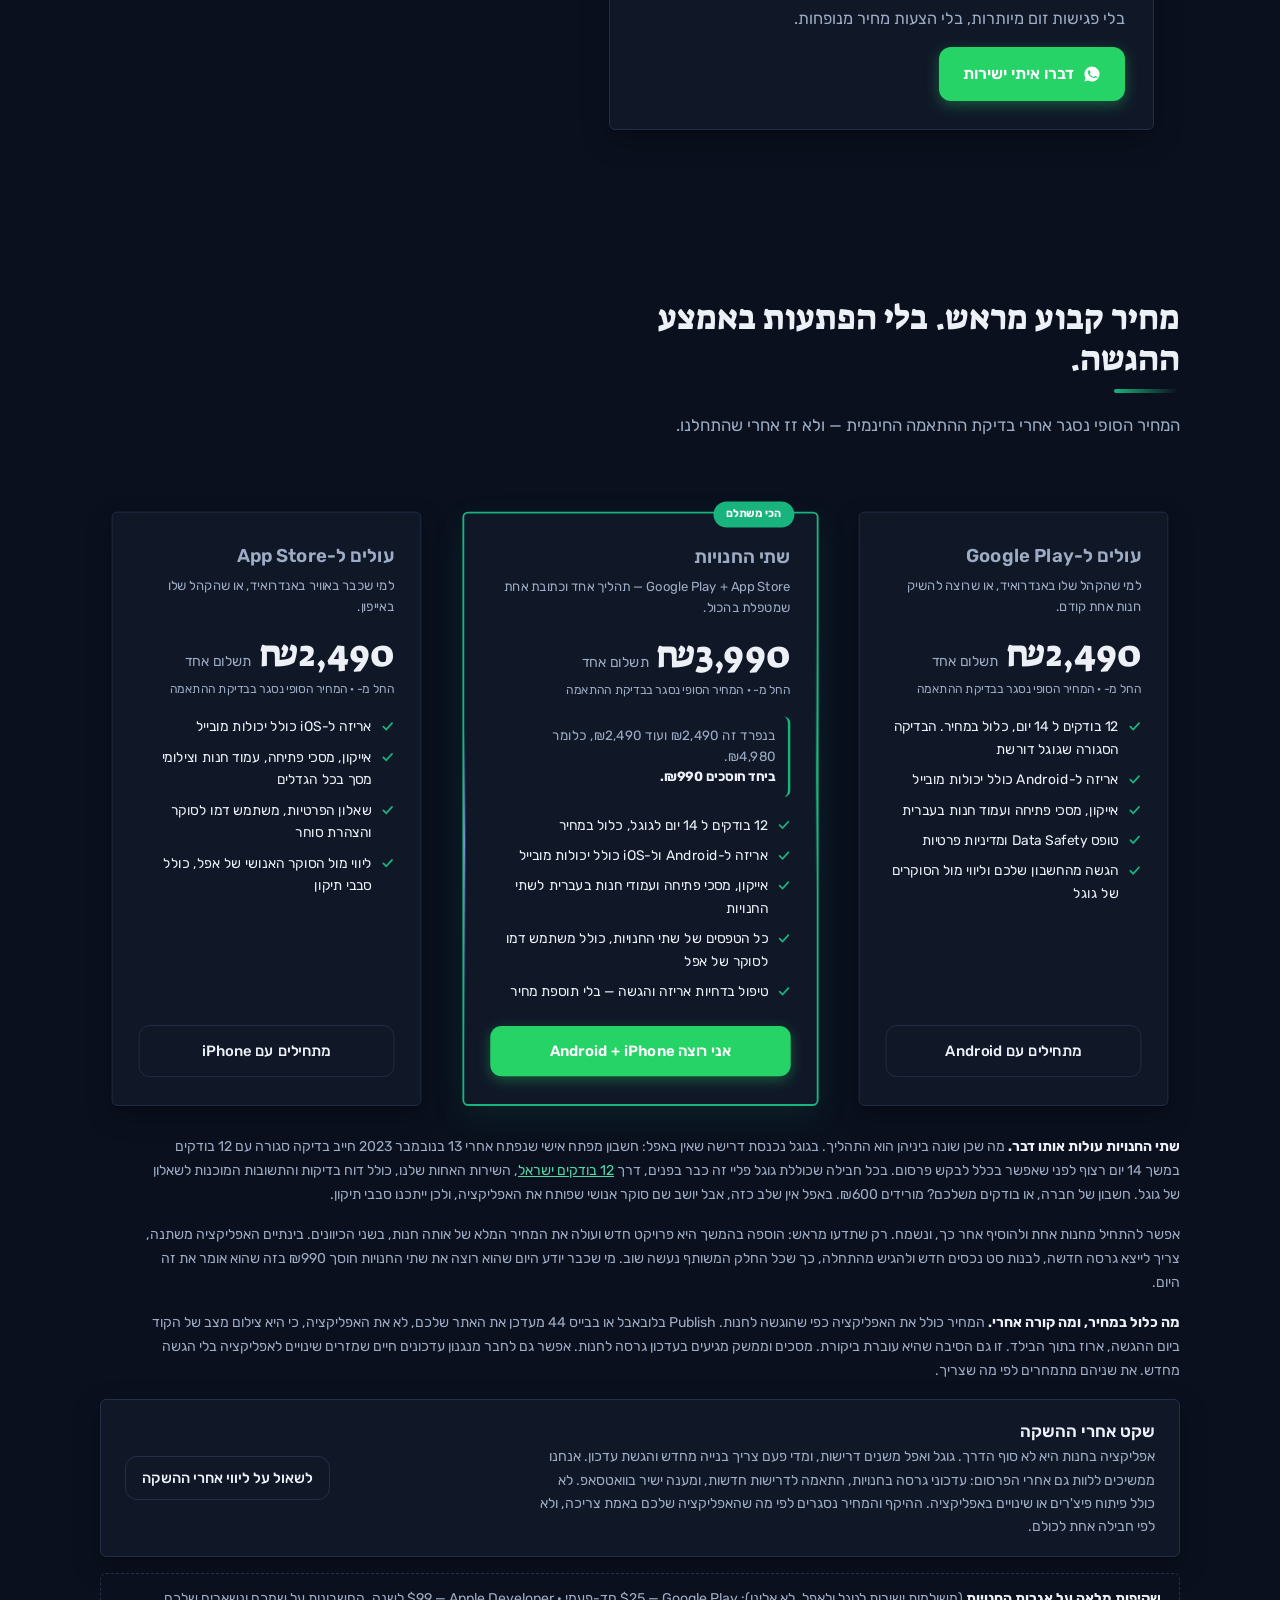
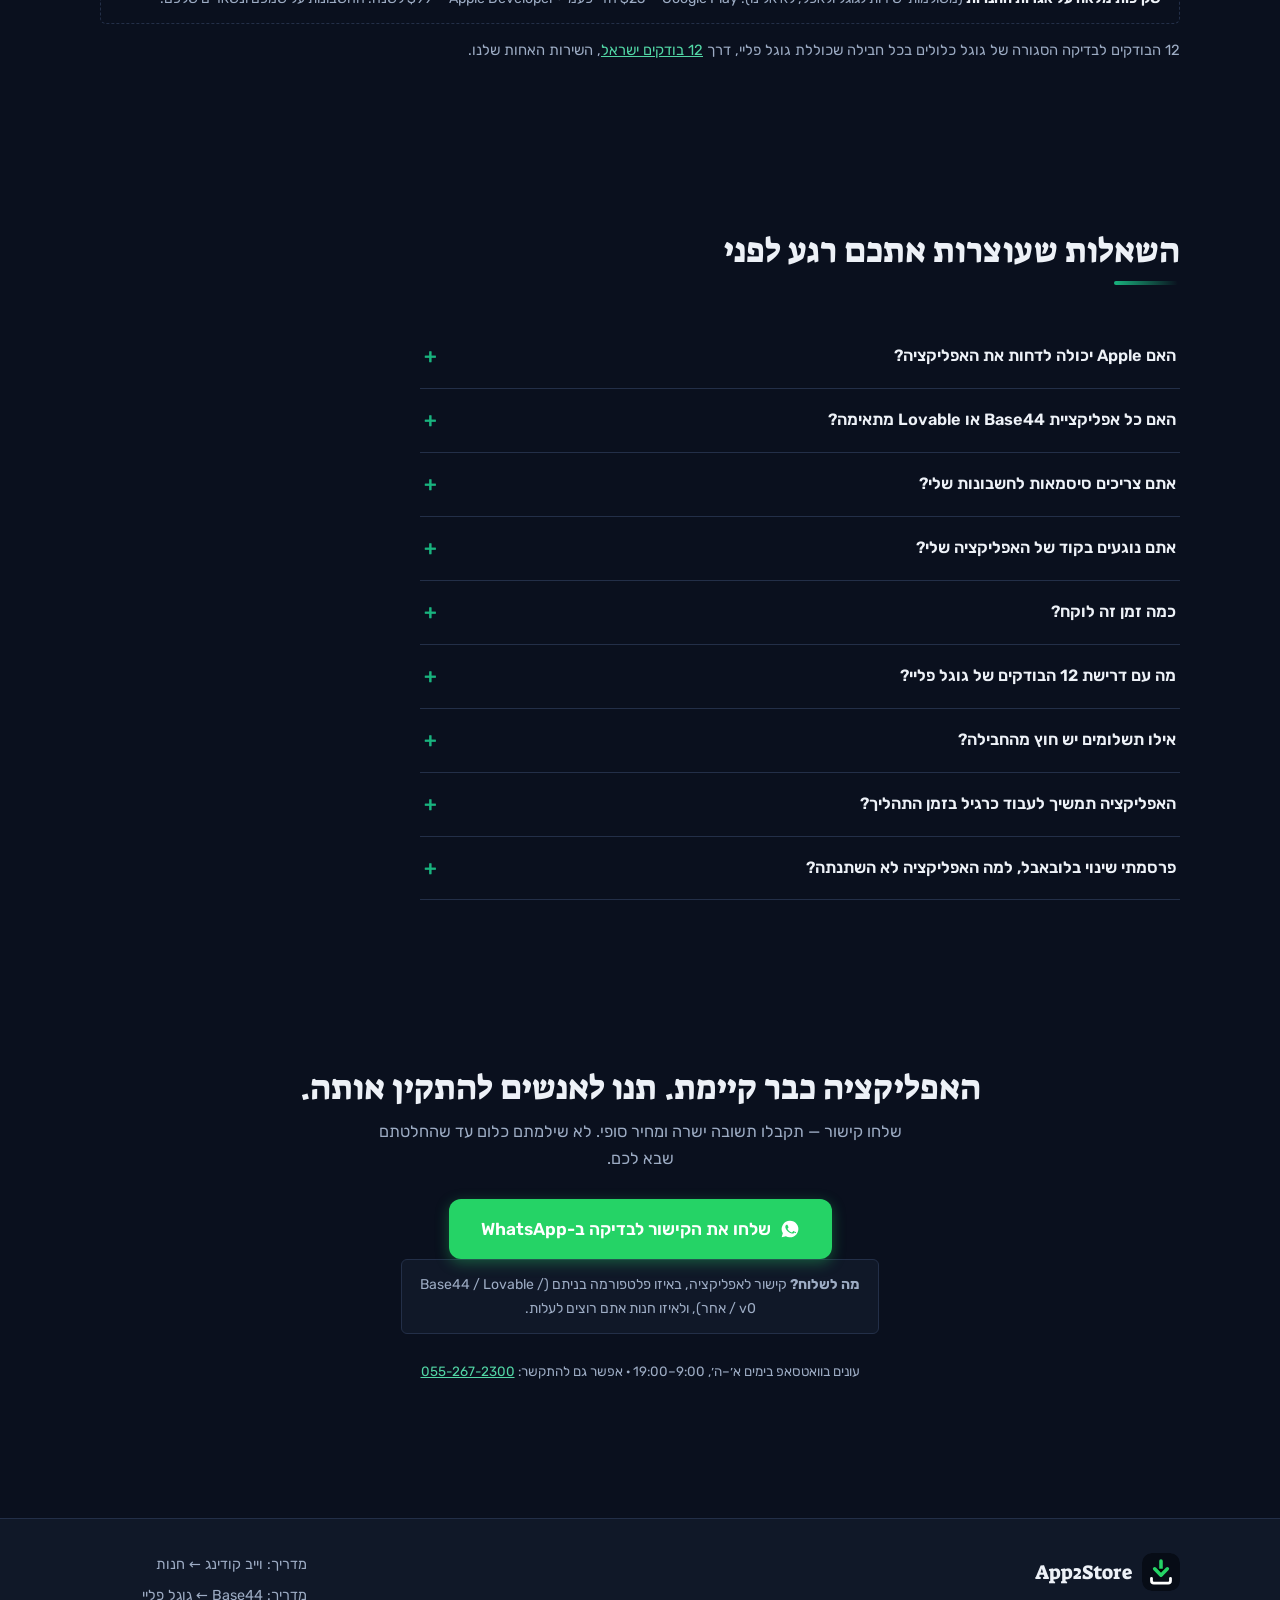
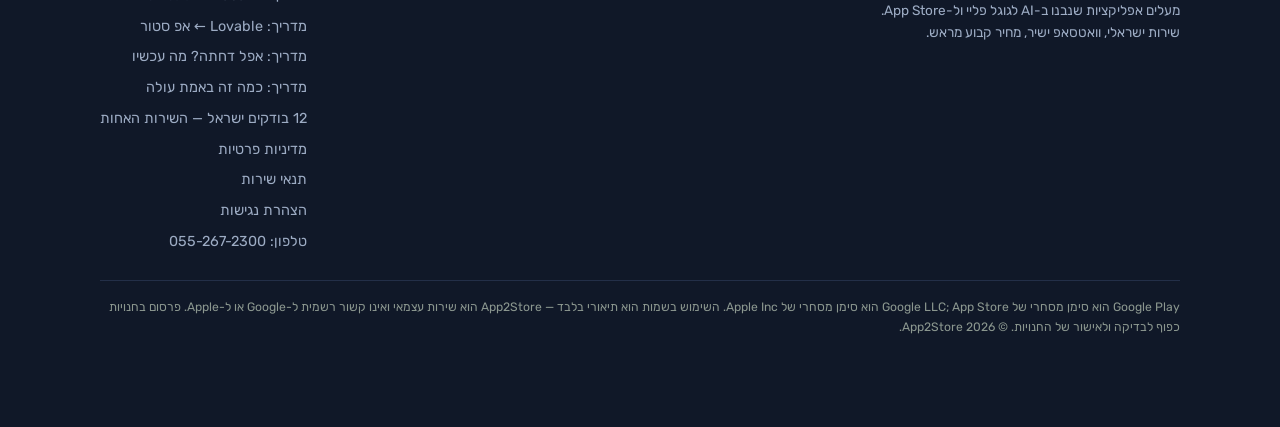
==== commit a4ac9bdb: "Take every maintenance and update price off the site The 249/month subscription promised "store vers" ====
--- a/index.html
+++ b/index.html
@@ -133,7 +133,7 @@
         {
           "@type": "Question",
           "name": "פרסמתי שינוי בלובאבל, למה האפליקציה לא השתנתה?",
-          "acceptedAnswer": { "@type": "Answer", "text": "כי האפליקציה היא צילום מצב של הקוד ביום ההגשה, ארוז בתוך הבילד. Publish מעדכן את האתר, לא אותה. זו לא מגבלה, זו הסיבה שהיא עוברת ביקורת: אפליקציה שמשתנה מתחת לידיים של הסוקר נדחית. שינויים בצד השרת ובנתונים כן מגיעים מיד, כי האפליקציה מדברת עם השרת החי שלכם. מסכים וממשק מגיעים בעדכון גרסה לחנות, 390 שקל, או במסלול ההחזקה, שבו שינויים מגיעים לאפליקציה לבד." }
+          "acceptedAnswer": { "@type": "Answer", "text": "כי האפליקציה היא צילום מצב של הקוד ביום ההגשה, ארוז בתוך הבילד. Publish מעדכן את האתר, לא אותה. זו לא מגבלה, זו הסיבה שהיא עוברת ביקורת: אפליקציה שמשתנה מתחת לידיים של הסוקר נדחית. שינויים בצד השרת ובנתונים כן מגיעים מיד, כי האפליקציה מדברת עם השרת החי שלכם. מסכים וממשק מגיעים בעדכון גרסה לחנות. אפשר גם לחבר מנגנון עדכונים חיים שמזרים שינויים לאפליקציה בלי הגשה מחדש. את שניהם מתמחרים לפי מה שצריך." }
         }
       ]
     }
@@ -546,13 +546,13 @@
     </div>
     <p class="price-why"><b>שתי החנויות עולות אותו דבר.</b> מה שכן שונה ביניהן הוא התהליך. בגוגל נכנסת דרישה שאין באפל: חשבון מפתח אישי שנפתח אחרי 13 בנובמבר 2023 חייב בדיקה סגורה עם 12 בודקים במשך 14 יום רצוף לפני שאפשר בכלל לבקש פרסום. בכל חבילה שכוללת גוגל פליי זה כבר בפנים, דרך <a href="https://www.12testersisrael.com" target="_blank" rel="noopener">12 בודקים ישראל</a>, השירות האחות שלנו, כולל דוח בדיקות והתשובות המוכנות לשאלון של גוגל. חשבון של חברה, או בודקים משלכם? מורידים ₪600. באפל אין שלב כזה, אבל יושב שם סוקר אנושי שפותח את האפליקציה, ולכן ייתכנו סבבי תיקון.</p>
     <p class="price-why">אפשר להתחיל מחנות אחת ולהוסיף אחר כך, ונשמח. רק שתדעו מראש: הוספה בהמשך היא פרויקט חדש ועולה את המחיר המלא של אותה חנות, בשני הכיוונים. בינתיים האפליקציה משתנה, צריך לייצא גרסה חדשה, לבנות סט נכסים חדש ולהגיש מהתחלה, כך שכל החלק המשותף נעשה שוב. מי שכבר יודע היום שהוא רוצה את שתי החנויות חוסך ₪990 בזה שהוא אומר את זה היום.</p>
-    <p class="price-why"><b>מה כלול במחיר, ומה קורה אחרי.</b> המחיר כולל את האפליקציה כפי שהוגשה לחנות. Publish בלובאבל או בבייס 44 מעדכן את האתר שלכם, לא את האפליקציה, כי היא צילום מצב של הקוד ביום ההגשה, ארוז בתוך הבילד. זו גם הסיבה שהיא עוברת ביקורת. עדכון גרסה לחנות: ₪390. ובמסלול ההחזקה שינויים מגיעים לאפליקציה לבד.</p>
+    <p class="price-why"><b>מה כלול במחיר, ומה קורה אחרי.</b> המחיר כולל את האפליקציה כפי שהוגשה לחנות. Publish בלובאבל או בבייס 44 מעדכן את האתר שלכם, לא את האפליקציה, כי היא צילום מצב של הקוד ביום ההגשה, ארוז בתוך הבילד. זו גם הסיבה שהיא עוברת ביקורת. מסכים וממשק מגיעים בעדכון גרסה לחנות. אפשר גם לחבר מנגנון עדכונים חיים שמזרים שינויים לאפליקציה בלי הגשה מחדש. את שניהם מתמחרים לפי מה שצריך.</p>
     <div class="maint-strip panel">
       <div>
-        <h3>שקט אחרי ההשקה — ₪249 לחודש</h3>
-        <p>עדכון גרסה בחנויות כשצריך, ועדכוני תוכן שמגיעים לאפליקציה תוך שעות בלי ביקורת מחדש — פרסמתם שינוי, המשתמשים רואים אותו. בנוסף: התאמות שוטפות לדרישות המשתנות של גוגל ואפל, ניטור קריסות ודוחות, ומענה ישיר בוואטסאפ. לא כולל פיתוח פיצ'רים או שינויים באפליקציה. מבטלים מתי שרוצים · שנה מראש ₪2,490 (חודשיים מתנה) · עדכון בודד בלי מנוי ₪390</p>
-      </div>
-      <a class="btn btn-ghost btn-sm wa" href="#" data-wa data-plan="maint">לשאול על תחזוקה</a>
+        <h3>שקט אחרי ההשקה</h3>
+        <p>אפליקציה בחנות היא לא סוף הדרך. גוגל ואפל משנים דרישות, ומדי פעם צריך בנייה מחדש והגשת עדכון. אנחנו ממשיכים ללוות גם אחרי הפרסום: עדכוני גרסה בחנויות, התאמה לדרישות חדשות, ומענה ישיר בוואטסאפ. לא כולל פיתוח פיצ'רים או שינויים באפליקציה. ההיקף והמחיר נסגרים לפי מה שהאפליקציה שלכם באמת צריכה, ולא לפי חבילה אחת לכולם.</p>
+      </div>
+      <a class="btn btn-ghost btn-sm wa" href="#" data-wa data-plan="maint">לשאול על ליווי אחרי ההשקה</a>
     </div>
     <p class="fees-note"><b>שקיפות מלאה על אגרות החנויות</b> (משולמות ישירות לגוגל ולאפל, לא אלינו): Google Play — <span class="en">$25</span> חד-פעמי · Apple Developer — <span class="en">$99</span> לשנה. החשבונות על שמכם ונשארים שלכם.</p>
     <p class="combo-note">12 הבודקים לבדיקה הסגורה של גוגל כלולים בכל חבילה שכוללת גוגל פליי, דרך <a href="https://www.12testersisrael.com" target="_blank" rel="noopener">12 בודקים ישראל</a>, השירות האחות שלנו.</p>
@@ -599,7 +599,7 @@
       </details>
       <details class="faq-item">
         <summary>פרסמתי שינוי בלובאבל, למה האפליקציה לא השתנתה?</summary>
-        <p class="faq-a">כי האפליקציה היא צילום מצב של הקוד ביום ההגשה, ארוז בתוך הבילד. Publish מעדכן את האתר, לא אותה. זו לא מגבלה, זו הסיבה שהיא עוברת ביקורת: אפליקציה שמשתנה מתחת לידיים של הסוקר נדחית. שינויים בצד השרת ובנתונים כן מגיעים מיד, כי האפליקציה מדברת עם השרת החי שלכם. מסכים וממשק מגיעים בעדכון גרסה לחנות, ₪390, או במסלול ההחזקה, שבו שינויים מגיעים לאפליקציה לבד.</p>
+        <p class="faq-a">כי האפליקציה היא צילום מצב של הקוד ביום ההגשה, ארוז בתוך הבילד. Publish מעדכן את האתר, לא אותה. זו לא מגבלה, זו הסיבה שהיא עוברת ביקורת: אפליקציה שמשתנה מתחת לידיים של הסוקר נדחית. שינויים בצד השרת ובנתונים כן מגיעים מיד, כי האפליקציה מדברת עם השרת החי שלכם. מסכים וממשק מגיעים בעדכון גרסה לחנות. אפשר גם לחבר מנגנון עדכונים חיים שמזרים שינויים לאפליקציה בלי הגשה מחדש. את שניהם מתמחרים לפי מה שצריך.</p>
       </details>
     </div>
   </div>
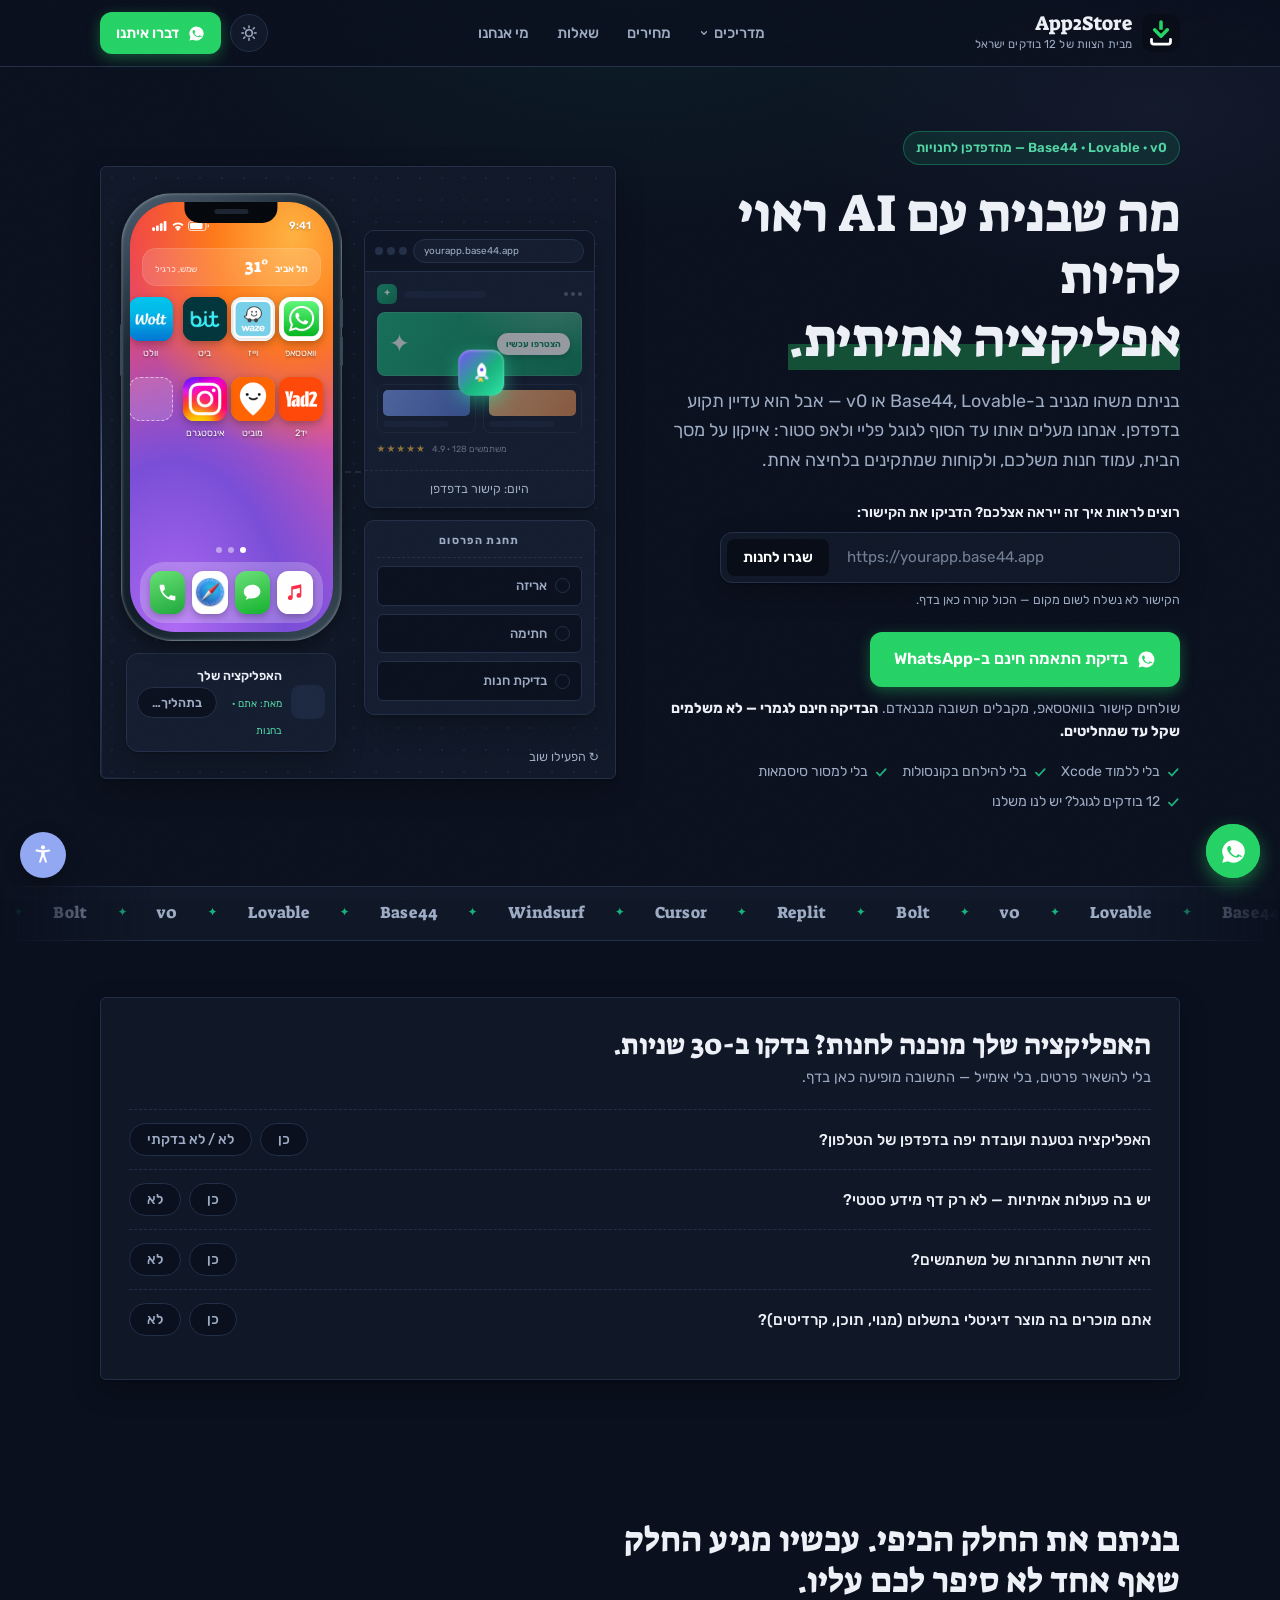
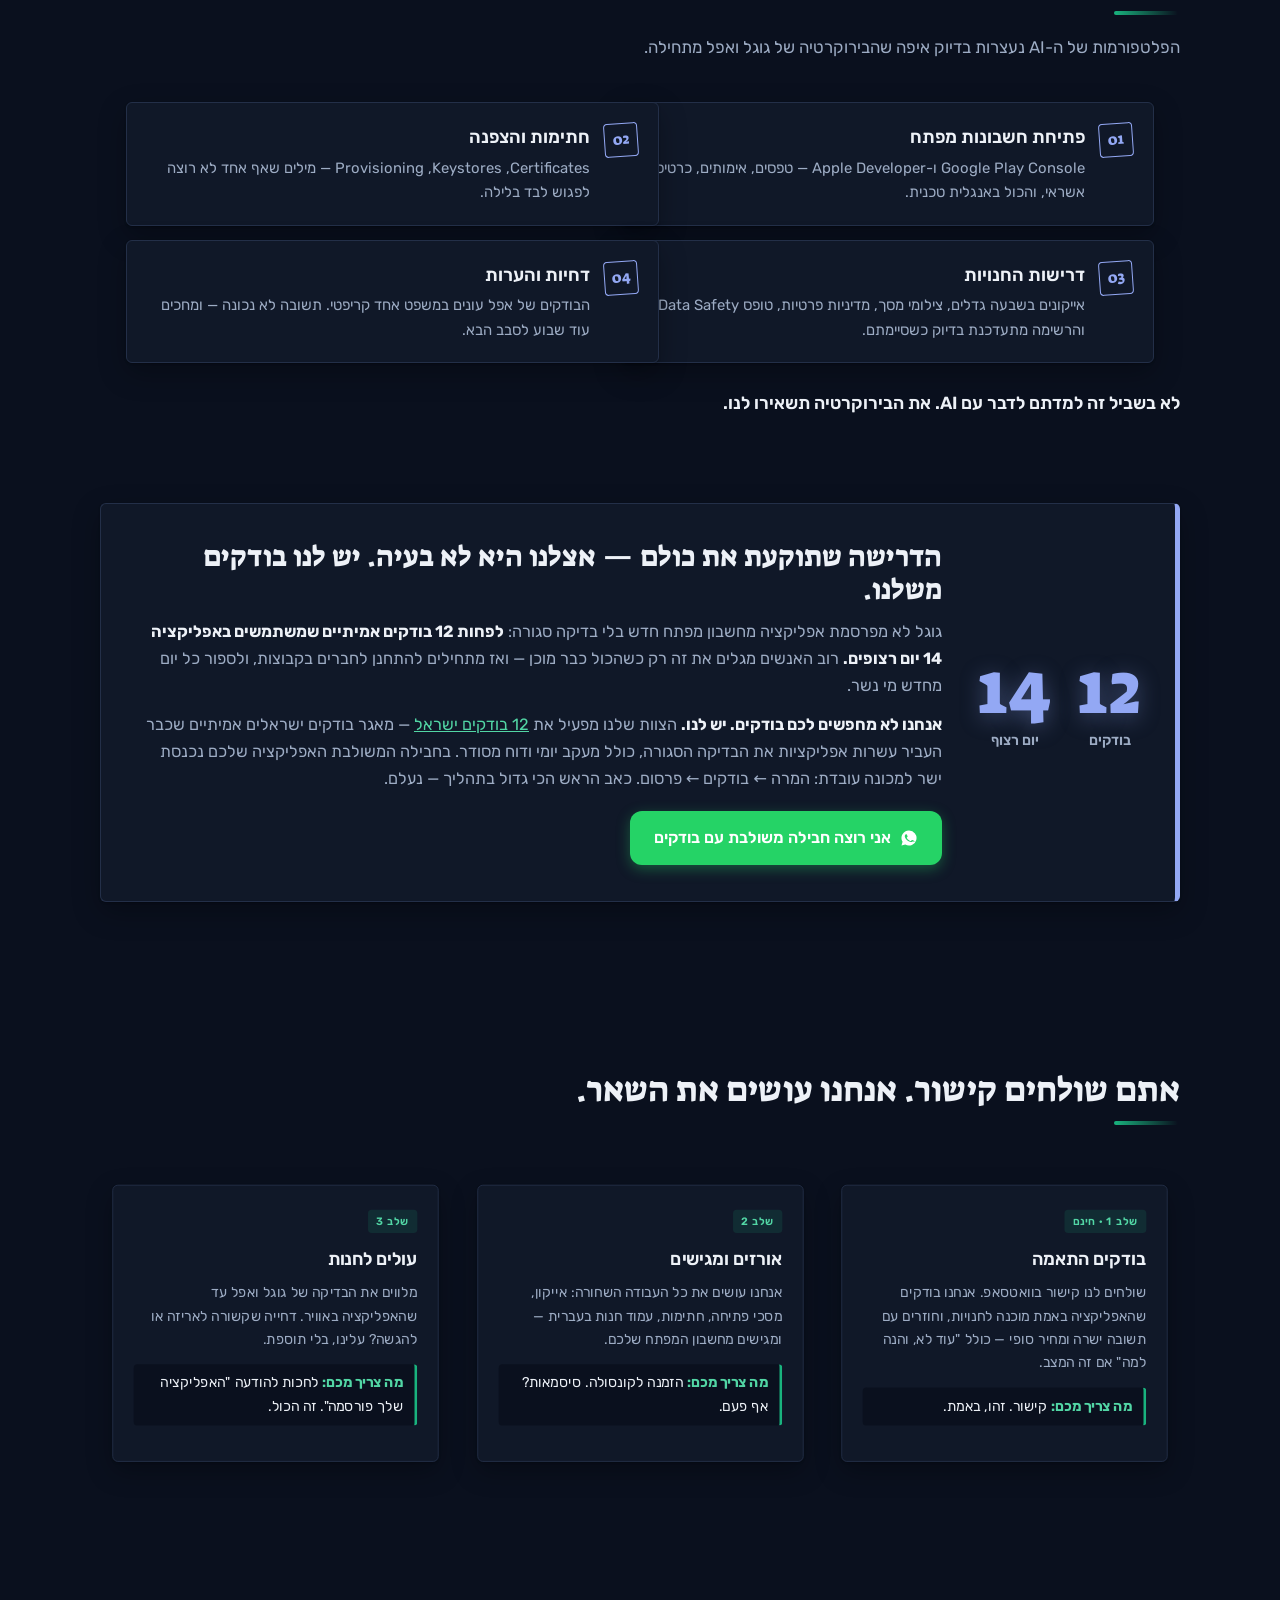
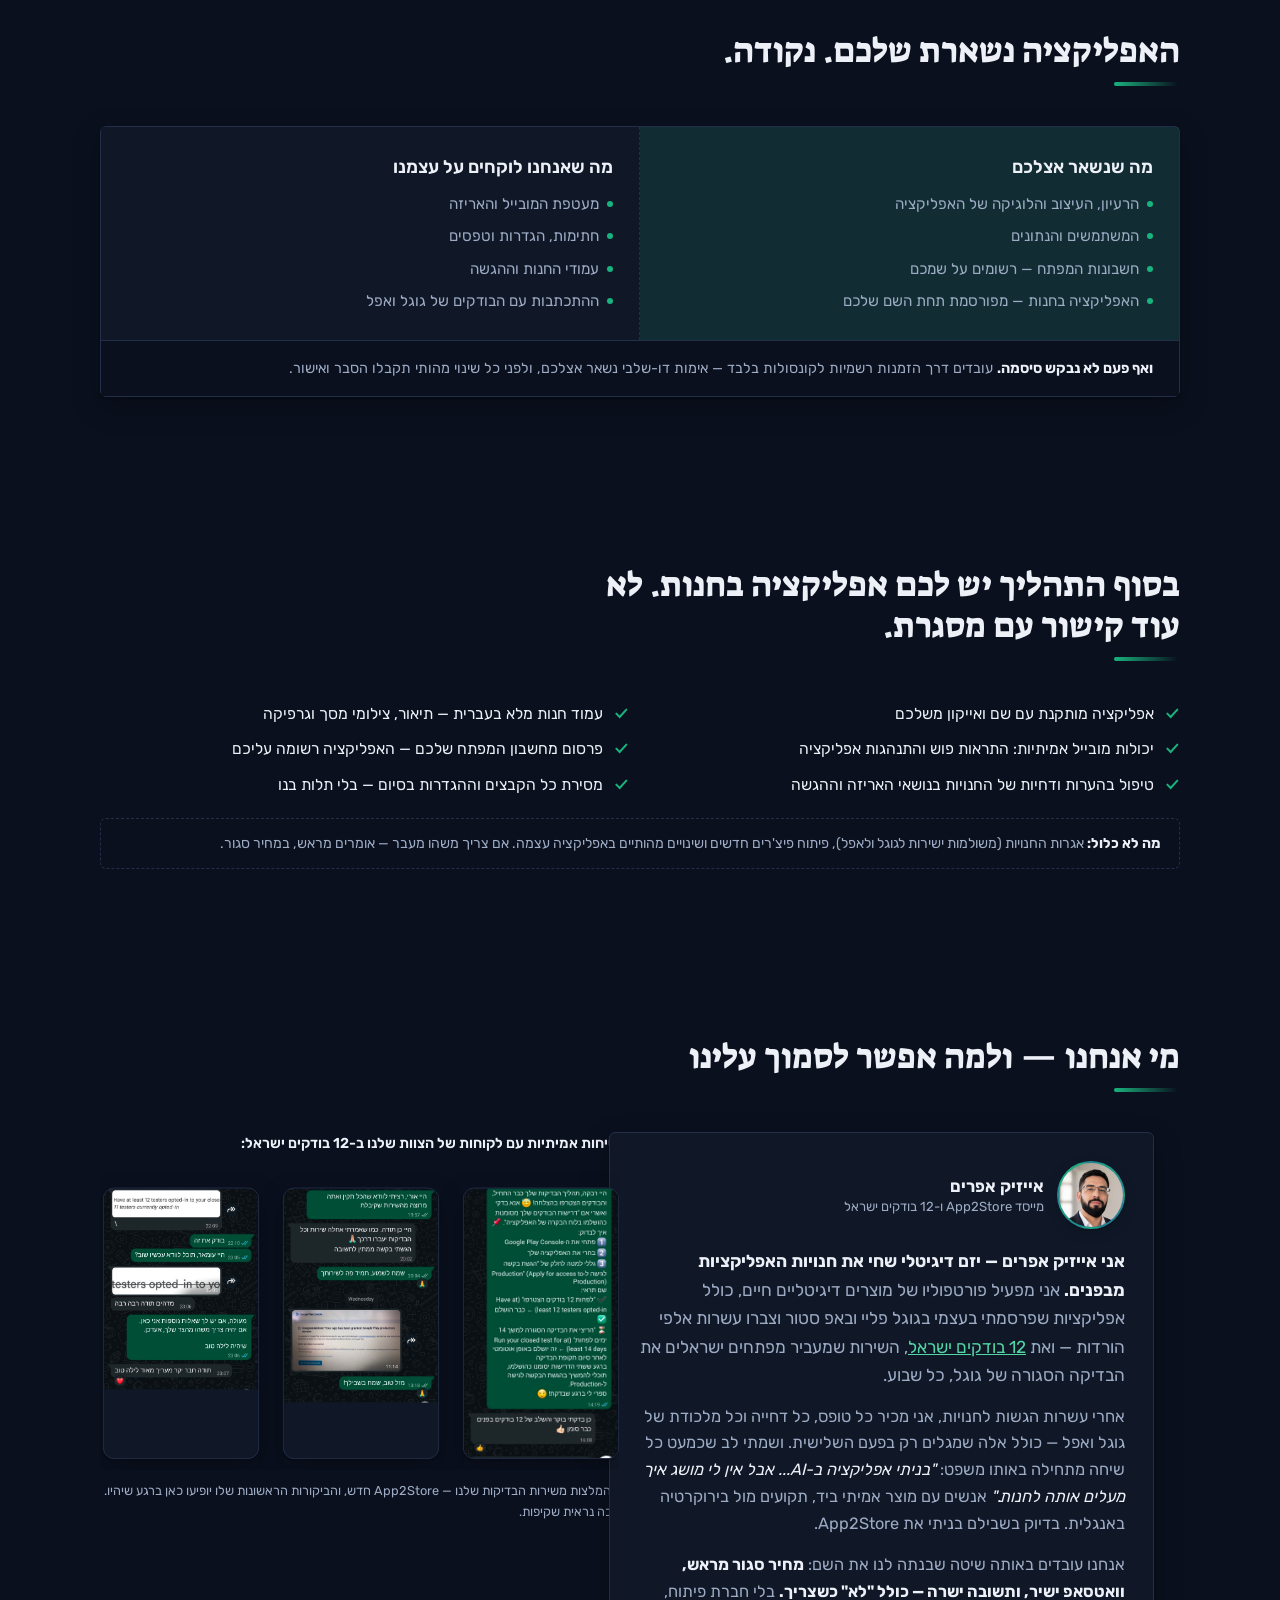
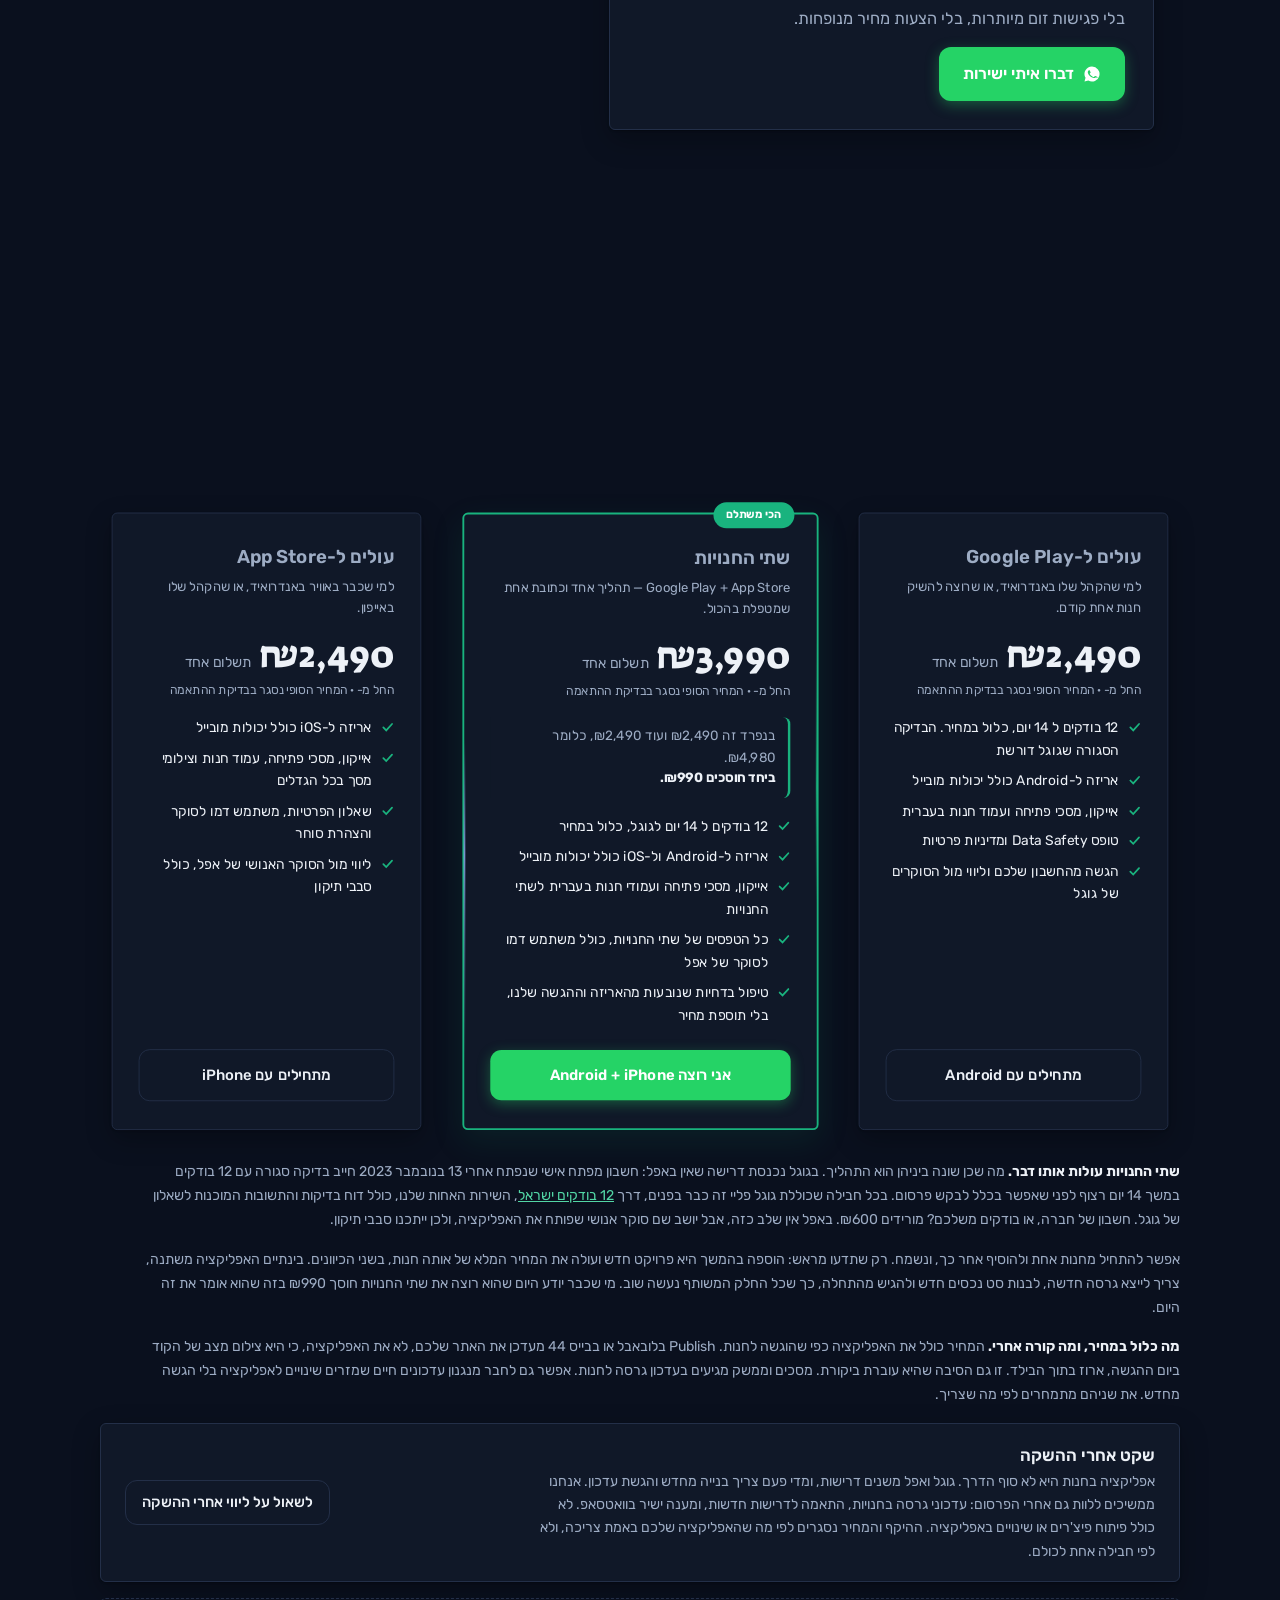
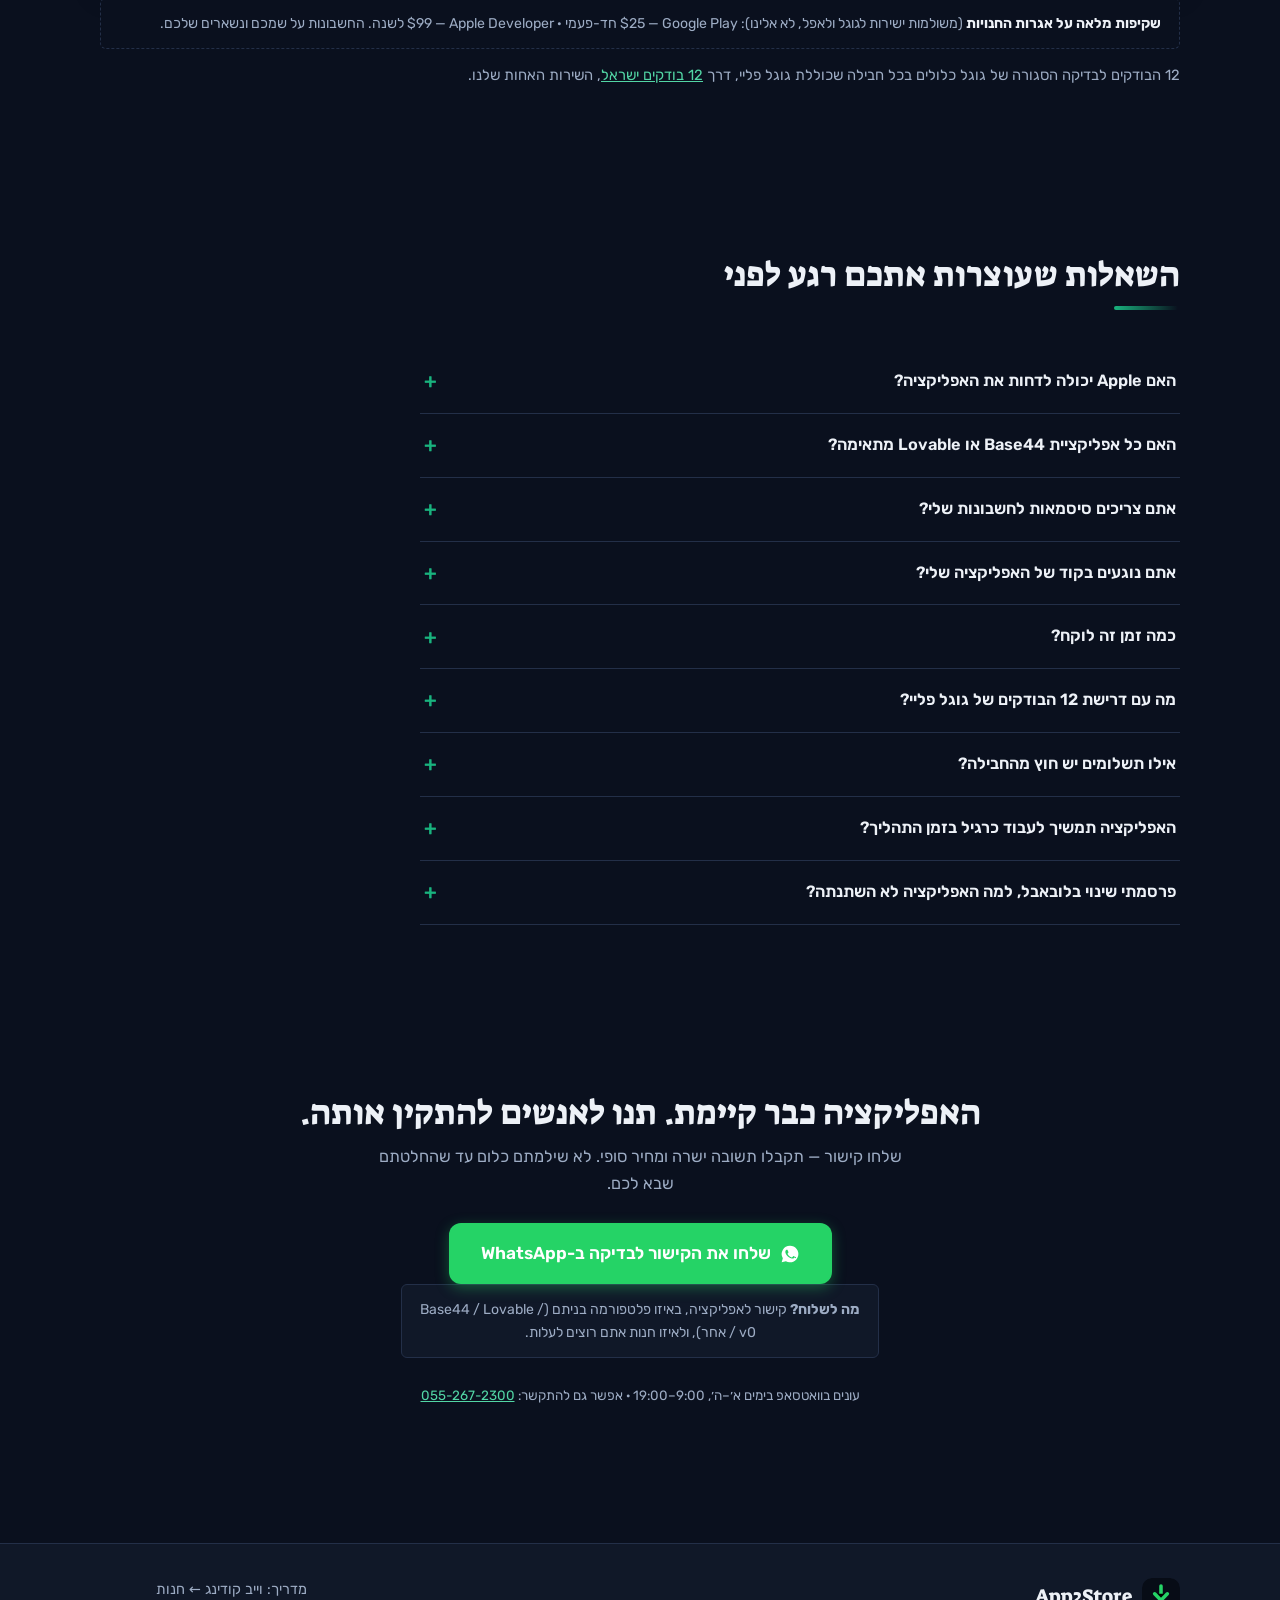
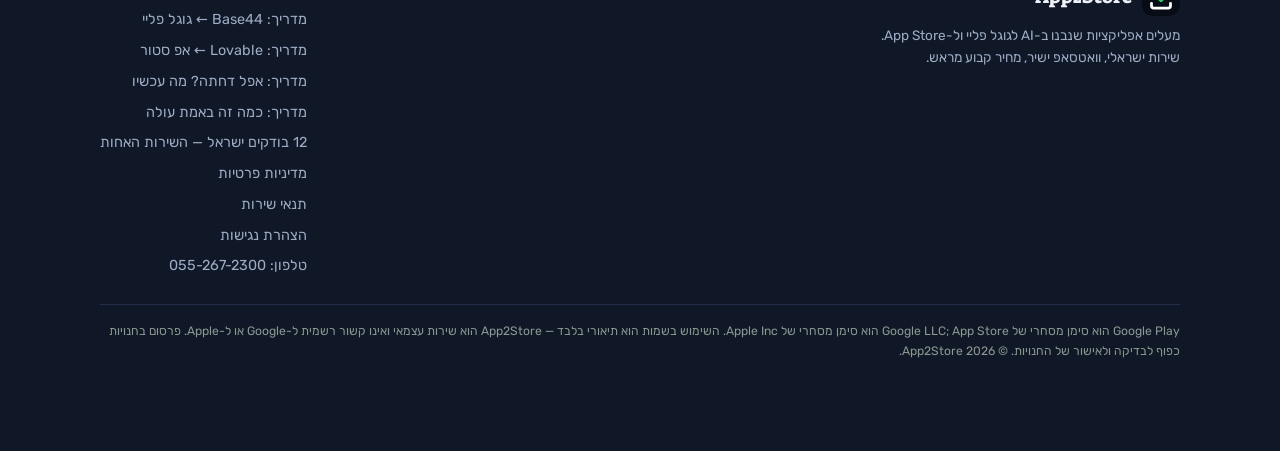
==== commit d996cf5f: "Say what the packaging actually includes, and stop promising rejection handling without limit The ho" ====
--- a/index.html
+++ b/index.html
@@ -93,7 +93,7 @@
         {
           "@type": "Question",
           "name": "האם Apple יכולה לדחות את האפליקציה?",
-          "acceptedAnswer": { "@type": "Answer", "text": "כן, ומי שמבטיח לכם אישור מובטח — לא אומר אמת. מה שאנחנו כן עושים: אורזים את האפליקציה עם יכולות מובייל אמיתיות (התראות, ניווט מותאם, טיפול במצב לא מקוון) כדי לעמוד בדרישות של Apple, ומטפלים בדחיות שקשורות לאריזה ולהגשה בלי תוספת מחיר." }
+          "acceptedAnswer": { "@type": "Answer", "text": "כן, ומי שמבטיח לכם אישור מובטח — לא אומר אמת. מה שאנחנו כן עושים: אורזים את האפליקציה עם יכולות מובייל אמיתיות (גישה למצלמה ולתמונות, ניווט מותאם, טיפול במצב לא מקוון) כדי לעמוד בדרישות של Apple, ומטפלים בדחיות שקשורות לאריזה ולהגשה בלי תוספת מחיר." }
         },
         {
           "@type": "Question",
@@ -526,7 +526,7 @@
           <li><svg width="15" height="15" viewBox="0 0 24 24" fill="none" stroke="currentColor" stroke-width="3" stroke-linecap="round" aria-hidden="true"><path d="M5 13l5 5L20 7"/></svg>אריזה ל-Android ול-iOS כולל יכולות מובייל</li>
           <li><svg width="15" height="15" viewBox="0 0 24 24" fill="none" stroke="currentColor" stroke-width="3" stroke-linecap="round" aria-hidden="true"><path d="M5 13l5 5L20 7"/></svg>אייקון, מסכי פתיחה ועמודי חנות בעברית לשתי החנויות</li>
           <li><svg width="15" height="15" viewBox="0 0 24 24" fill="none" stroke="currentColor" stroke-width="3" stroke-linecap="round" aria-hidden="true"><path d="M5 13l5 5L20 7"/></svg>כל הטפסים של שתי החנויות, כולל משתמש דמו לסוקר של אפל</li>
-          <li><svg width="15" height="15" viewBox="0 0 24 24" fill="none" stroke="currentColor" stroke-width="3" stroke-linecap="round" aria-hidden="true"><path d="M5 13l5 5L20 7"/></svg>טיפול בדחיות אריזה והגשה — בלי תוספת מחיר</li>
+          <li><svg width="15" height="15" viewBox="0 0 24 24" fill="none" stroke="currentColor" stroke-width="3" stroke-linecap="round" aria-hidden="true"><path d="M5 13l5 5L20 7"/></svg>טיפול בדחיות שנובעות מהאריזה וההגשה שלנו, בלי תוספת מחיר</li>
         </ul>
         <a class="btn btn-wa wa" href="#" data-wa data-plan="full">אני רוצה Android + iPhone</a>
       </div>
@@ -567,7 +567,7 @@
     <div class="faq-list">
       <details class="faq-item">
         <summary>האם Apple יכולה לדחות את האפליקציה?</summary>
-        <p class="faq-a">כן — ומי שמבטיח לכם "אישור מובטח", לא אומר אמת. מה שאנחנו כן עושים: אורזים את האפליקציה עם יכולות מובייל אמיתיות (התראות, ניווט מותאם, טיפול במצב לא מקוון) כדי לעמוד בדרישות של אפל, <b>ומטפלים בדחיות שקשורות לאריזה ולהגשה בלי תוספת מחיר.</b></p>
+        <p class="faq-a">כן — ומי שמבטיח לכם "אישור מובטח", לא אומר אמת. מה שאנחנו כן עושים: אורזים את האפליקציה עם יכולות מובייל אמיתיות (גישה למצלמה ולתמונות, ניווט מותאם, טיפול במצב לא מקוון) כדי לעמוד בדרישות של אפל, <b>ומטפלים בדחיות שקשורות לאריזה ולהגשה בלי תוספת מחיר.</b></p>
       </details>
       <details class="faq-item">
         <summary>האם כל אפליקציית Base44 או Lovable מתאימה?</summary>
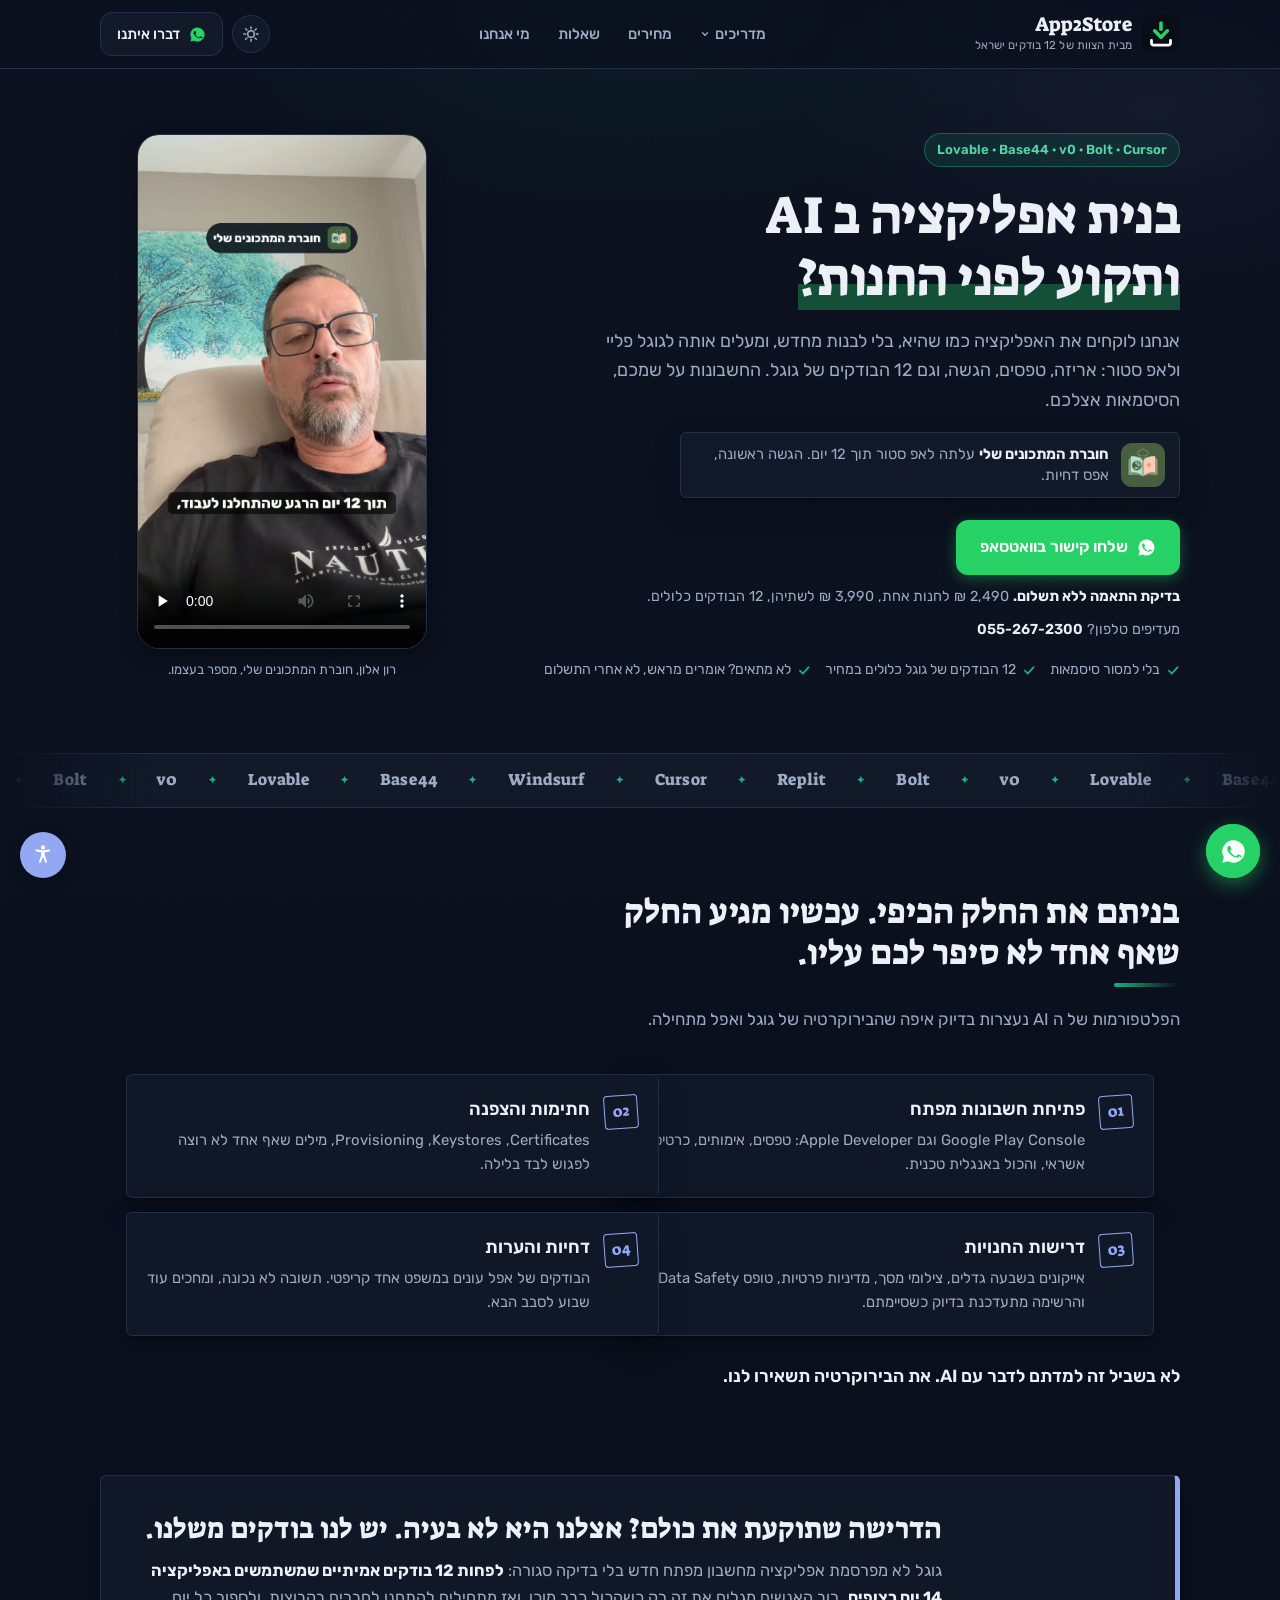
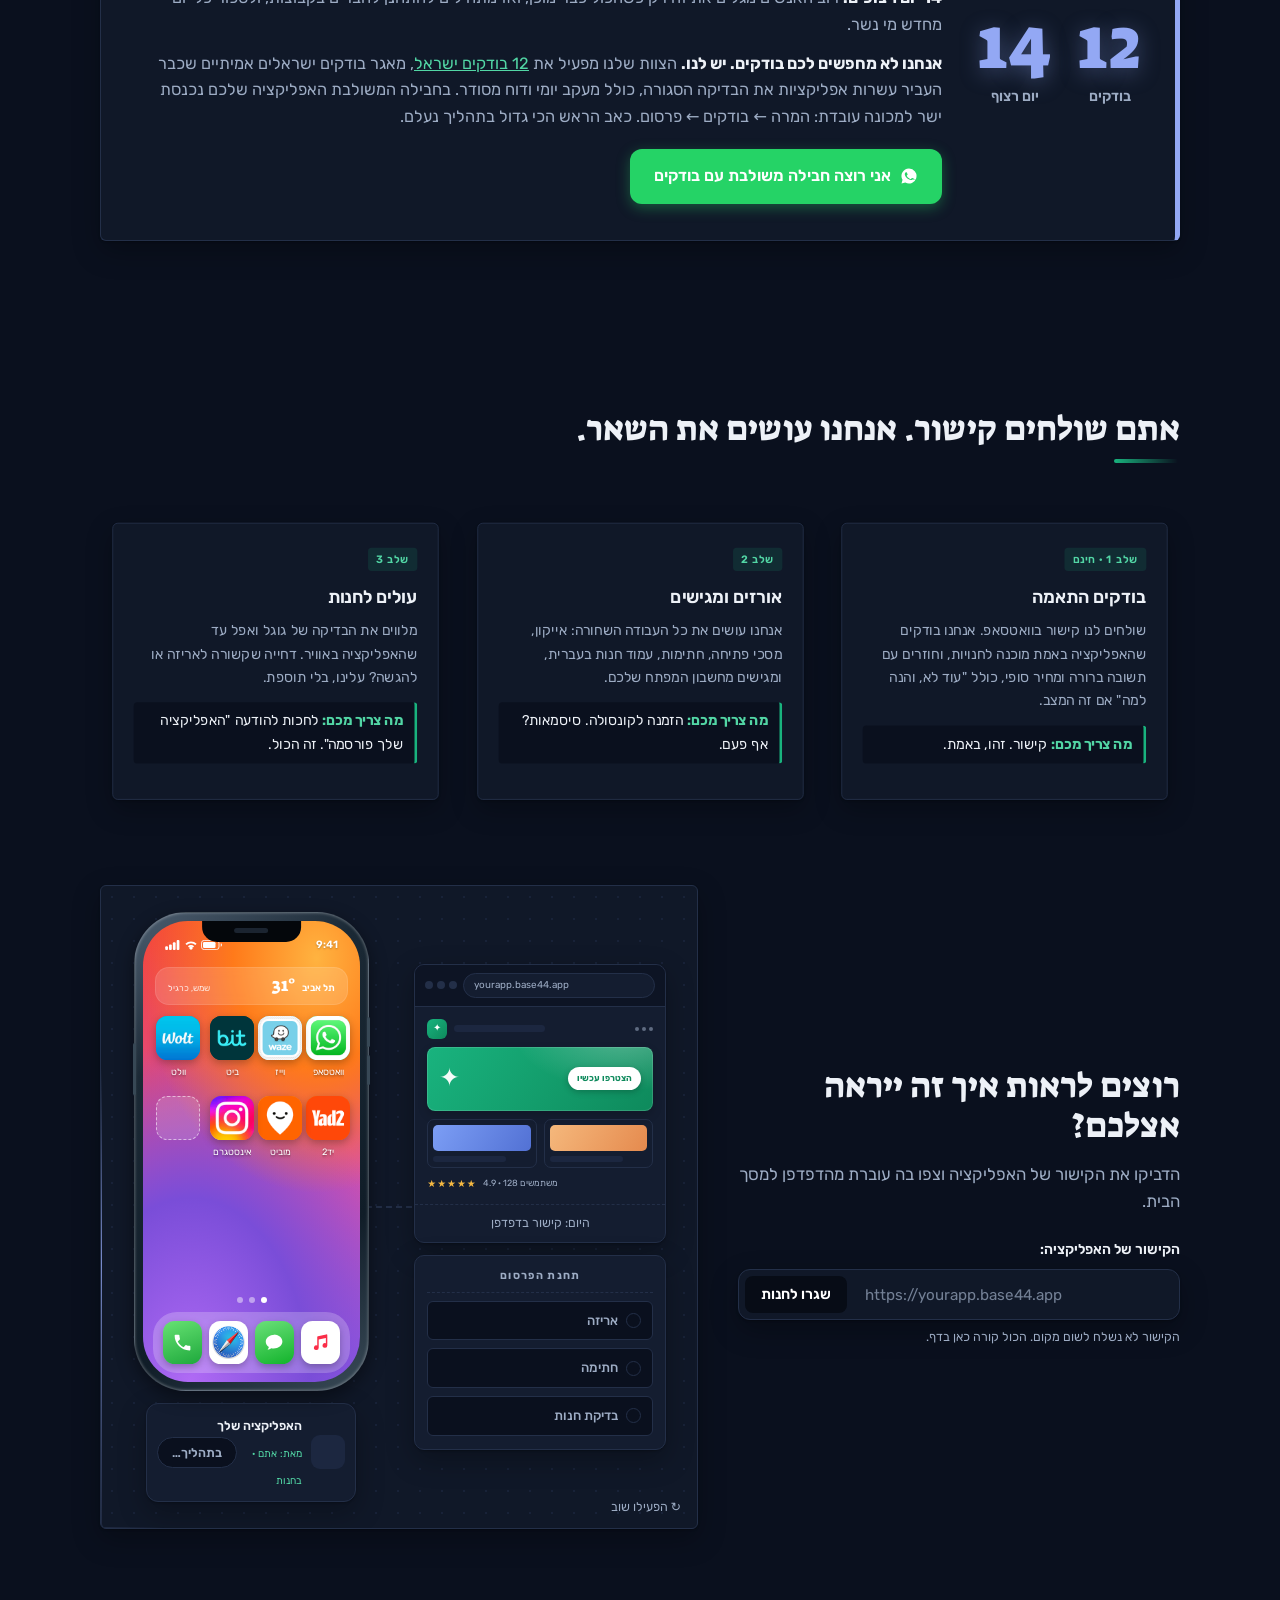
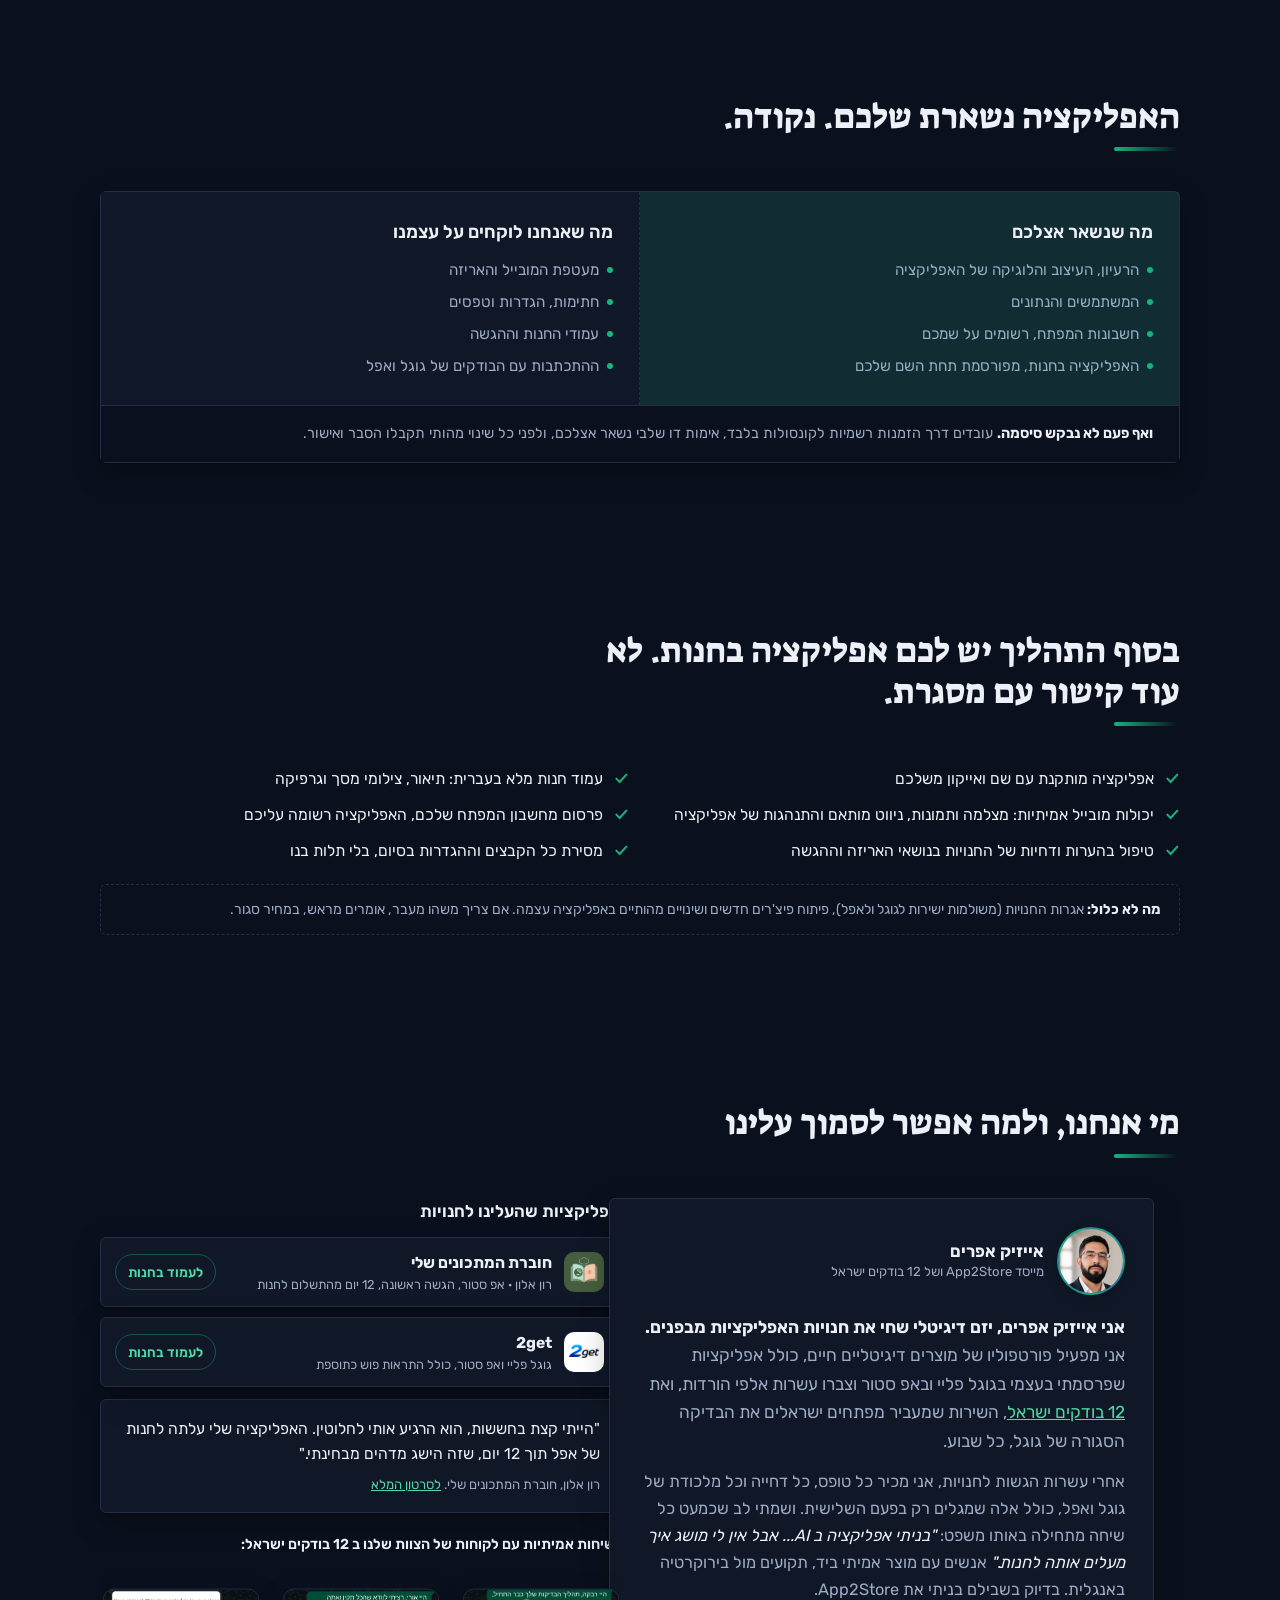
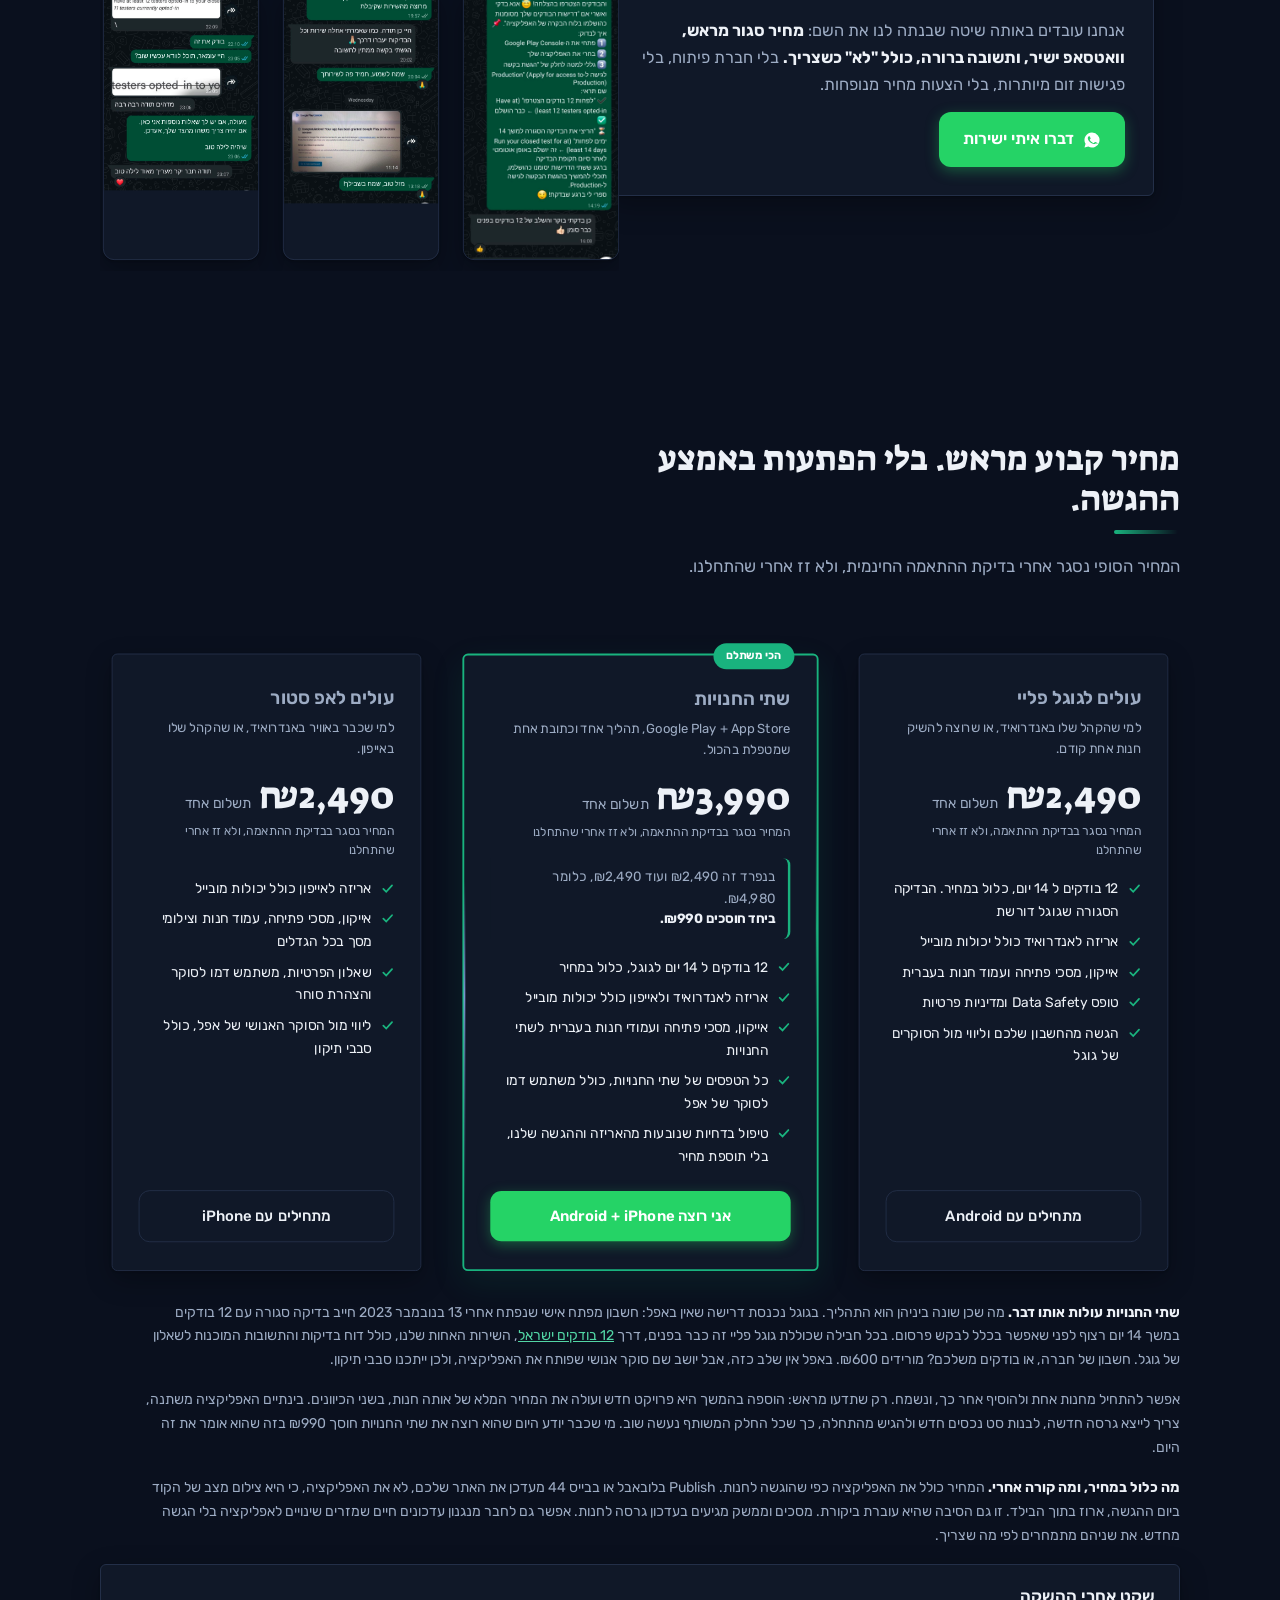
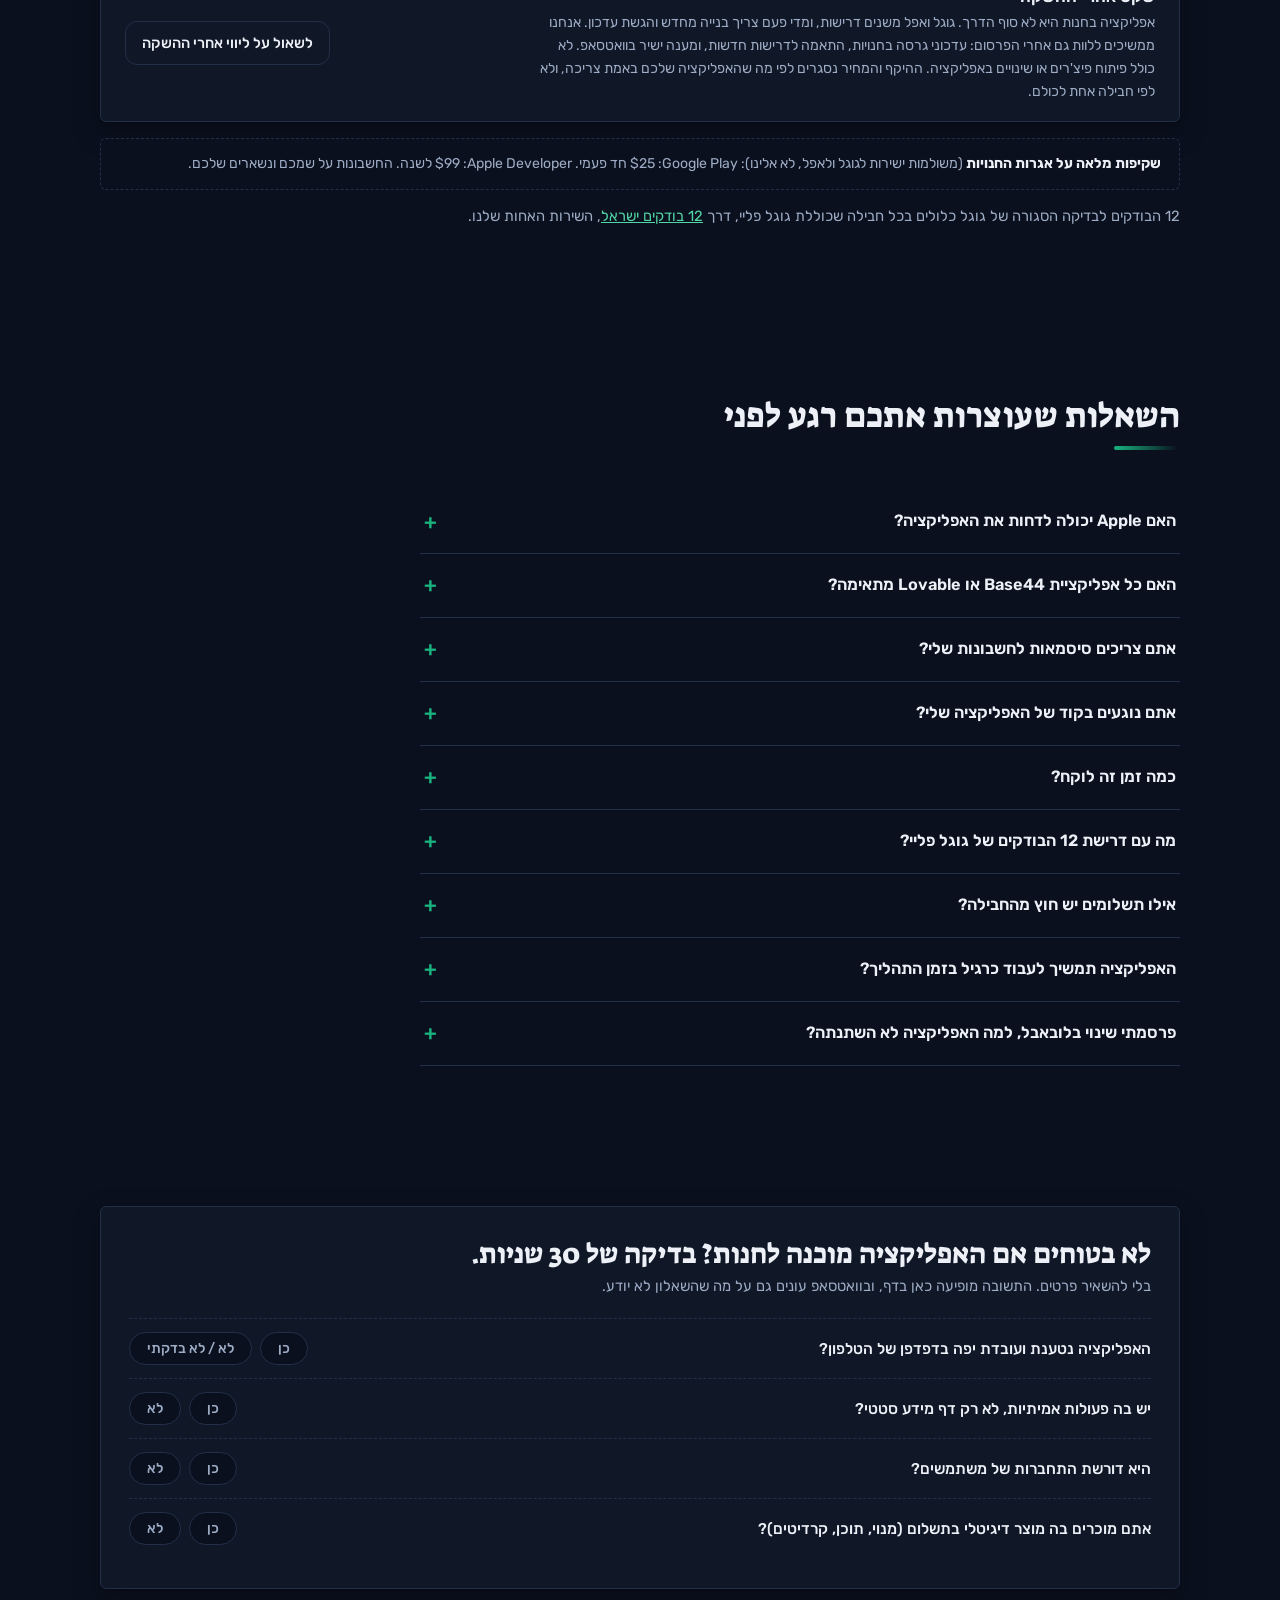
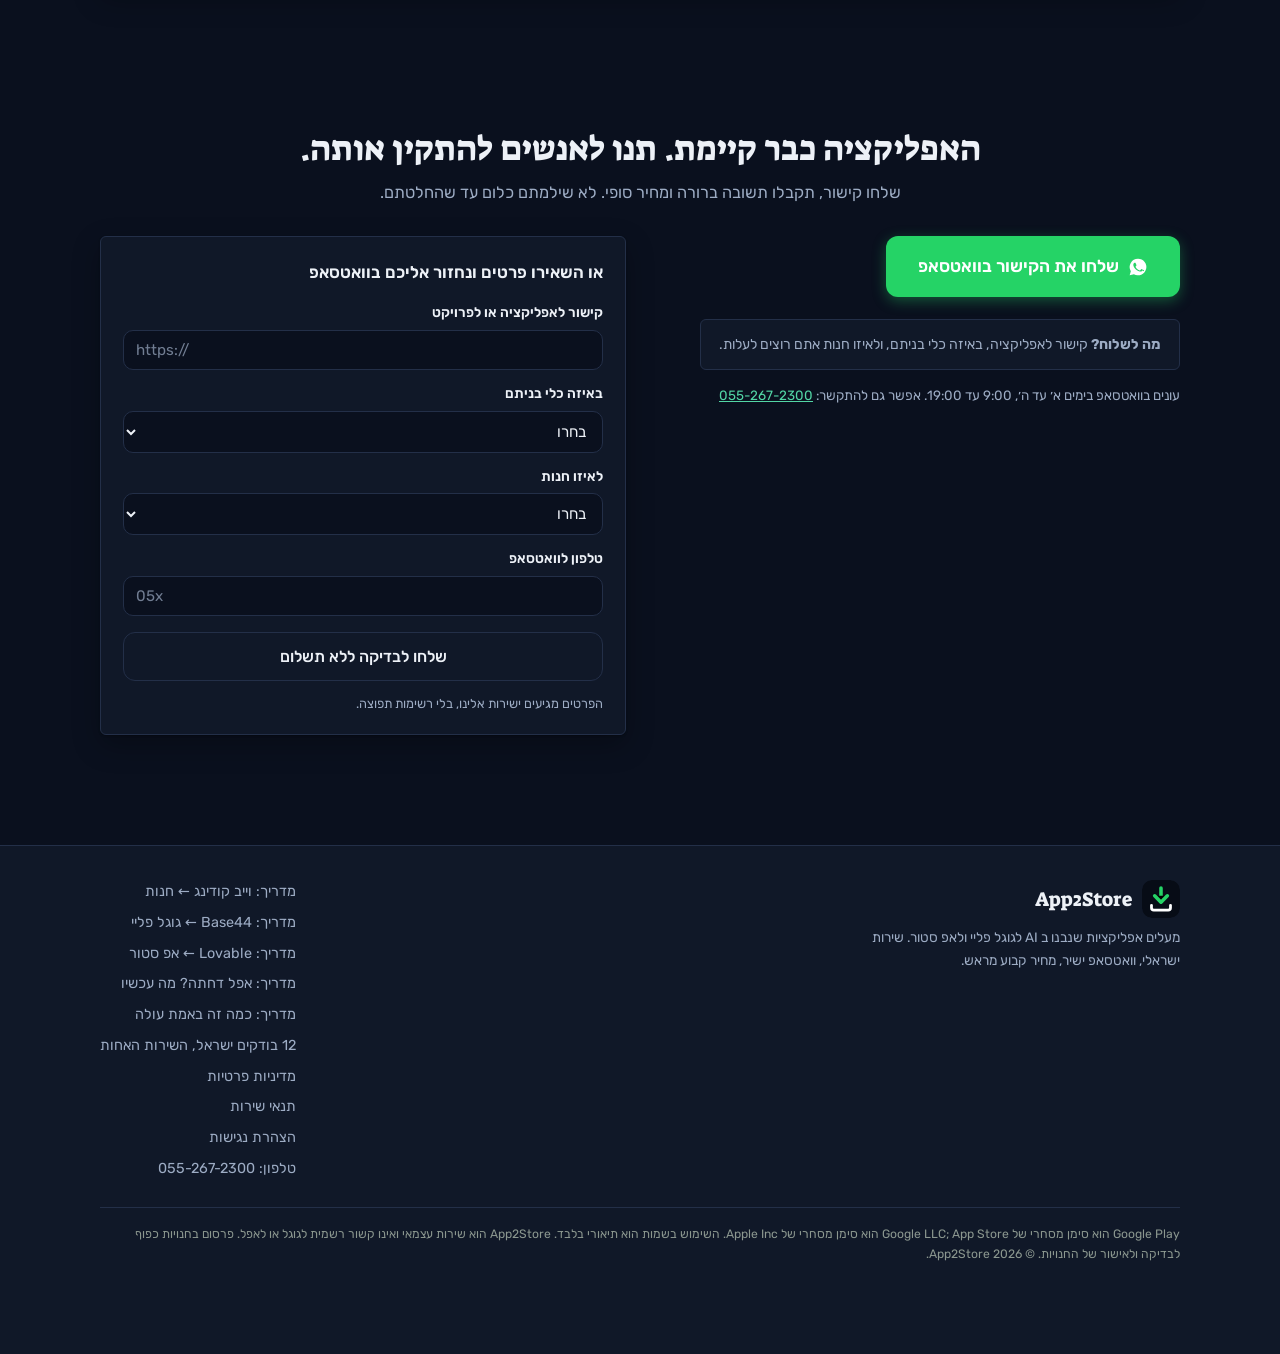
==== commit ad8f34b5: "Home page: ask the question the ad asks, then prove the answer The hero now opens with the ad's line" ====
--- a/index.html
+++ b/index.html
@@ -3,18 +3,18 @@
 <head>
 <meta charset="UTF-8">
 <meta name="viewport" content="width=device-width, initial-scale=1.0">
-<title>App2Store — מהאפליקציה שבנית ב-AI לגוגל פליי ול-App Store</title>
-<meta name="description" content="בניתם אפליקציה ב-Base44, Lovable או v0? אנחנו מעלים אותה עד הסוף לגוגל פליי ול-App Store: אריזה, חתימות, עמוד חנות והגשה — במחיר קבוע מ-₪2,490. בדיקת התאמה חינם בוואטסאפ.">
+<title>App2Store | בניתם אפליקציה ב AI? מעלים אותה לגוגל פליי ולאפ סטור</title>
+<meta name="description" content="בניתם אפליקציה ב Lovable, Base44 או v0 ותקועים לפני החנות? מעלים אותה כמו שהיא לגוגל פליי ולאפ סטור: אריזה, טפסים, הגשה ו 12 הבודקים של גוגל. 2,490 ₪ לחנות, 3,990 ₪ לשתיהן. בדיקת התאמה ללא תשלום בוואטסאפ.">
 <link rel="canonical" href="https://app2store.co.il/">
 <meta property="og:type" content="website">
 <meta property="og:locale" content="he_IL">
-<meta property="og:title" content="App2Store | מהדפדפן לגוגל פליי ולאפ סטור">
-<meta property="og:description" content="מעלים אפליקציות שנבנו ב-Base44 ו-Lovable לחנויות. מחיר קבוע, בדיקת התאמה חינם, בלי למסור סיסמאות.">
+<meta property="og:title" content="App2Store | בנית אפליקציה ב AI ותקוע לפני החנות?">
+<meta property="og:description" content="מעלים אפליקציות שנבנו ב Lovable ו Base44 לגוגל פליי ולאפ סטור, כמו שהן. מחיר קבוע, בדיקת התאמה ללא תשלום, בלי למסור סיסמאות.">
 <meta property="og:url" content="https://app2store.co.il/">
 <meta property="og:image" content="https://app2store.co.il/assets/og-v2.png">
 <meta property="og:image:width" content="1200">
 <meta property="og:image:height" content="630">
-<meta property="og:image:alt" content="App2Store — מהדפדפן לחנויות">
+<meta property="og:image:alt" content="App2Store: מהדפדפן לחנויות">
 <meta name="twitter:card" content="summary_large_image">
 <meta name="theme-color" content="#0C1720">
 <script>
@@ -36,7 +36,7 @@
 <link rel="preload" href="/assets/fonts/suezone-hebrew.woff2" as="font" type="font/woff2" crossorigin>
 <link rel="preload" href="/assets/fonts/rubik-hebrew.woff2" as="font" type="font/woff2" crossorigin>
 <link rel="preload" href="/assets/fonts/rubik-latin.woff2" as="font" type="font/woff2" crossorigin>
-<link rel="stylesheet" href="/styles.css?v=20260807b">
+<link rel="stylesheet" href="/styles.css?v=20260918a">
 <script type="application/ld+json">
 {
   "@context": "https://schema.org",
@@ -56,7 +56,7 @@
       "logo": "https://app2store.co.il/assets/favicon-192.png",
       "telephone": "+972-55-267-2300",
       "areaServed": "IL",
-      "description": "שירות ישראלי להעלאת אפליקציות שנבנו בכלי AI (Base44, Lovable, v0) לגוגל פליי ול-App Store. מבית הצוות של 12 בודקים ישראל.",
+      "description": "שירות ישראלי להעלאת אפליקציות שנבנו בכלי AI (Base44, Lovable, v0) לגוגל פליי ולאפ סטור. מבית הצוות של 12 בודקים ישראל.",
       "founder": { "@type": "Person", "name": "אייזיק אפרים", "image": "https://app2store.co.il/assets/founder.jpg" },
       "sameAs": ["https://www.12testersisrael.com"]
     },
@@ -64,7 +64,7 @@
       "@type": "Service",
       "name": "המרת אפליקציית AI לאפליקציה בחנויות",
       "provider": { "@id": "https://app2store.co.il/#org" },
-      "serviceType": "פרסום אפליקציות בגוגל פליי וב-App Store",
+      "serviceType": "פרסום אפליקציות בגוגל פליי ובאפ סטור",
       "areaServed": "IL",
       "offers": [
         {
@@ -75,13 +75,13 @@
         },
         {
           "@type": "Offer",
-          "name": "עולים ל-Google Play",
+          "name": "עולים לגוגל פליי",
           "price": "2490",
           "priceCurrency": "ILS"
         },
         {
           "@type": "Offer",
-          "name": "עולים ל-App Store",
+          "name": "עולים לאפ סטור",
           "price": "2490",
           "priceCurrency": "ILS"
         }
@@ -93,27 +93,27 @@
         {
           "@type": "Question",
           "name": "האם Apple יכולה לדחות את האפליקציה?",
-          "acceptedAnswer": { "@type": "Answer", "text": "כן, ומי שמבטיח לכם אישור מובטח — לא אומר אמת. מה שאנחנו כן עושים: אורזים את האפליקציה עם יכולות מובייל אמיתיות (גישה למצלמה ולתמונות, ניווט מותאם, טיפול במצב לא מקוון) כדי לעמוד בדרישות של Apple, ומטפלים בדחיות שקשורות לאריזה ולהגשה בלי תוספת מחיר." }
+          "acceptedAnswer": { "@type": "Answer", "text": "כן, ומי שמבטיח לכם אישור מובטח, לא אומר אמת. מה שאנחנו כן עושים: אורזים את האפליקציה עם יכולות מובייל אמיתיות (גישה למצלמה ולתמונות, ניווט מותאם, טיפול במצב לא מקוון) כדי לעמוד בדרישות של Apple, ומטפלים בדחיות שקשורות לאריזה ולהגשה בלי תוספת מחיר." }
         },
         {
           "@type": "Question",
           "name": "האם כל אפליקציית Base44 או Lovable מתאימה לחנויות?",
-          "acceptedAnswer": { "@type": "Answer", "text": "רוב האפליקציות מתאימות, אבל לא כולן. בדיוק בשביל זה בדיקת ההתאמה חינם ולפני תשלום: שולחים קישור בוואטסאפ ומקבלים תשובה ישרה — כולל 'זה עוד לא מוכן' אם זה המצב." }
+          "acceptedAnswer": { "@type": "Answer", "text": "רוב האפליקציות מתאימות, אבל לא כולן. בדיוק בשביל זה בדיקת ההתאמה חינם ולפני תשלום: שולחים קישור בוואטסאפ ומקבלים תשובה ברורה, כולל 'זה עוד לא מוכן' אם זה המצב." }
         },
         {
           "@type": "Question",
           "name": "אתם צריכים סיסמאות לחשבונות שלי?",
-          "acceptedAnswer": { "@type": "Answer", "text": "לא, אף פעם. עובדים דרך הזמנות רשמיות לקונסולות המפתחים בלבד. אימות דו-שלבי וסיסמאות נשארים אצלכם." }
+          "acceptedAnswer": { "@type": "Answer", "text": "לא, אף פעם. עובדים דרך הזמנות רשמיות לקונסולות המפתחים בלבד. אימות דו שלבי וסיסמאות נשארים אצלכם." }
         },
         {
           "@type": "Question",
           "name": "אתם נוגעים בקוד של האפליקציה שלי?",
-          "acceptedAnswer": { "@type": "Answer", "text": "לא. השירות בונה מעטפת מובייל סביב האפליקציה ולא בתוכה: כשיש ייצוא קוד הוא מתקבל כקלט לקריאה בלבד ונארז כמו שהוא, וכשאין — העטיפה מצביעה על הכתובת החיה של האפליקציה ללא גישה לקוד כלל. התאמות קוסמטיות בשכבת המעטפת בלבד (תצוגת מובייל, התראות) מדווחות ומאושרות מראש. פיתוח פיצ'רים ותיקוני באגים אינם חלק מהשירות." }
+          "acceptedAnswer": { "@type": "Answer", "text": "לא. השירות בונה מעטפת מובייל סביב האפליקציה ולא בתוכה: כשיש ייצוא קוד הוא מתקבל כקלט לקריאה בלבד ונארז כמו שהוא, וכשאין, העטיפה מצביעה על הכתובת החיה של האפליקציה ללא גישה לקוד כלל. התאמות קוסמטיות בשכבת המעטפת בלבד (תצוגת מובייל) מדווחות ומאושרות מראש. פיתוח פיצ'רים ותיקוני באגים אינם חלק מהשירות." }
         },
         {
           "@type": "Question",
           "name": "כמה זמן לוקח התהליך?",
-          "acceptedAnswer": { "@type": "Answer", "text": "ההכנה וההגשה שלנו לוקחות ימי עבודה ספורים מרגע שיש גישה וחומרים. זמן הבדיקה של גוגל ואפל אינו בשליטתנו — בדרך כלל ימים בודדים." }
+          "acceptedAnswer": { "@type": "Answer", "text": "ההכנה וההגשה שלנו לוקחות ימי עבודה ספורים מרגע שיש גישה וחומרים. זמן הבדיקה של גוגל ואפל אינו בשליטתנו, בדרך כלל ימים בודדים." }
         },
         {
           "@type": "Question",
@@ -123,12 +123,12 @@
         {
           "@type": "Question",
           "name": "אילו תשלומים יש חוץ מהחבילה?",
-          "acceptedAnswer": { "@type": "Answer", "text": "אגרות החנויות עצמן, שמשולמות ישירות לגוגל ולאפל ולא אלינו: Google Play — 25 דולר חד-פעמי; Apple Developer — 99 דולר לשנה. החשבונות נפתחים על שמכם ונשארים שלכם." }
+          "acceptedAnswer": { "@type": "Answer", "text": "אגרות החנויות עצמן, שמשולמות ישירות לגוגל ולאפל ולא אלינו: Google Play: 25 דולר חד פעמי. Apple Developer: 99 דולר לשנה. החשבונות נפתחים על שמכם ונשארים שלכם." }
         },
         {
           "@type": "Question",
           "name": "האפליקציה תמשיך לעבוד כרגיל בזמן התהליך?",
-          "acceptedAnswer": { "@type": "Answer", "text": "כן. גרסת הווב שלכם ממשיכה לרוץ כרגיל — אנחנו עובדים על מעטפת המובייל לצידה, ולא נוגעים במה שעובד בלי הסבר ואישור שלכם מראש." }
+          "acceptedAnswer": { "@type": "Answer", "text": "כן. גרסת הווב שלכם ממשיכה לרוץ כרגיל, אנחנו עובדים על מעטפת המובייל לצידה, ולא נוגעים במה שעובד בלי הסבר ואישור שלכם מראש." }
         },
         {
           "@type": "Question",
@@ -147,7 +147,7 @@
   <div class="container">
     <button class="burger" id="burgerBtn" type="button" aria-label="תפריט" aria-expanded="false"><svg width="20" height="20" viewBox="0 0 24 24" fill="none" stroke="currentColor" stroke-width="2.4" stroke-linecap="round" aria-hidden="true"><path d="M4 7h16M4 12h16M4 17h16"/></svg></button>
     <div class="brand">
-      <a class="brand-home" href="/" aria-label="App2Store — דף הבית">
+      <a class="brand-home" href="/" aria-label="App2Store, דף הבית">
         <svg class="brand-mark" viewBox="0 0 48 48" aria-hidden="true"><rect width="48" height="48" rx="12" fill="#10222E"/><path d="M24 10v16" stroke="#25D366" stroke-width="4.5" stroke-linecap="round"/><path d="M16 20l8 8 8-8" stroke="#25D366" stroke-width="4.5" stroke-linecap="round" stroke-linejoin="round"/><path d="M12 32v3a3 3 0 0 0 3 3h18a3 3 0 0 0 3-3v-3" stroke="#fff" stroke-width="3.5" stroke-linecap="round" fill="none"/></svg>
       </a>
       <span>
@@ -175,7 +175,7 @@
         <svg class="ic-sun" width="18" height="18" viewBox="0 0 24 24" fill="none" stroke="currentColor" stroke-width="2" stroke-linecap="round" aria-hidden="true"><circle cx="12" cy="12" r="4.4"/><path d="M12 2.5v2.4M12 19.1v2.4M2.5 12h2.4M19.1 12h2.4M4.9 4.9l1.7 1.7M17.4 17.4l1.7 1.7M19.1 4.9l-1.7 1.7M6.6 17.4l-1.7 1.7"/></svg>
         <svg class="ic-moon" width="17" height="17" viewBox="0 0 24 24" fill="currentColor" aria-hidden="true"><path d="M20.7 14.6A8.8 8.8 0 0 1 9.4 3.3a.6.6 0 0 0-.8-.74A10 10 0 1 0 21.44 15.4a.6.6 0 0 0-.74-.8z"/></svg>
       </button>
-      <a class="btn btn-wa btn-sm wa" href="#" data-wa>
+      <a class="btn btn-ghost btn-sm wa" href="#" data-wa>
         <svg width="17" height="17" viewBox="0 0 24 24" fill="currentColor" aria-hidden="true"><path d="M12 2a10 10 0 0 0-8.6 15.1L2 22l5.1-1.3A10 10 0 1 0 12 2zm5.2 14.2c-.2.6-1.2 1.1-1.7 1.2-.5 0-1 .2-3.3-.7-2.8-1.1-4.6-4-4.7-4.2-.1-.2-1.1-1.5-1.1-2.9s.7-2 1-2.3c.2-.3.5-.3.7-.3h.5c.2 0 .4 0 .6.5l.9 2.1c.1.2.1.4 0 .6l-.4.6-.5.5c-.2.2-.3.4-.1.7.2.3.9 1.5 2 2.4 1.4 1.2 2.5 1.6 2.9 1.7.3.2.5.1.7-.1l1.1-1.3c.2-.3.5-.2.8-.1l2.1 1c.3.2.5.3.6.4 0 .1 0 .7-.2 1.2z"/></svg>
         דברו איתנו
       </a>
@@ -183,39 +183,138 @@
   </div>
 </header>
 
-<section class="hero">
+<section class="hero hero-v2">
   <div class="container">
     <div class="hero-copy">
-      <span class="eyebrow">Base44 · Lovable · v0 — מהדפדפן לחנויות</span>
-      <h1 id="heroTitle">מה שבנית עם AI ראוי להיות <span class="hl">אפליקציה אמיתית.</span></h1>
-      <p class="hero-sub">בניתם משהו מגניב ב-Base44, Lovable או v0 — אבל הוא עדיין תקוע בדפדפן. אנחנו מעלים אותו עד הסוף לגוגל פליי ולאפ סטור: אייקון על מסך הבית, עמוד חנות משלכם, ולקוחות שמתקינים בלחיצה אחת.</p>
-
-      <div class="paste-row">
-        <label class="paste-label" for="appUrl">רוצים לראות איך זה ייראה אצלכם? הדביקו את הקישור:</label>
+      <span class="eyebrow">Lovable · Base44 · v0 · Bolt · Cursor</span>
+      <h1 id="heroTitle">בנית אפליקציה ב AI <span class="hl">ותקוע לפני החנות?</span></h1>
+      <p class="hero-sub">אנחנו לוקחים את האפליקציה כמו שהיא, בלי לבנות מחדש, ומעלים אותה לגוגל פליי ולאפ סטור: אריזה, טפסים, הגשה, וגם 12 הבודקים של גוגל. החשבונות על שמכם, הסיסמאות אצלכם.</p>
+      <a class="hero-proof" href="https://apps.apple.com/il/app/id6805153386" target="_blank" rel="noopener">
+        <img src="/assets/apps/recipes-icon.png" alt="" width="44" height="44">
+        <span><b>חוברת המתכונים שלי</b> עלתה לאפ סטור תוך 12 יום. הגשה ראשונה, אפס דחיות.</span>
+      </a>
+      <div class="hero-cta-wrap">
+        <a class="btn btn-wa wa" href="#" data-wa>
+          <svg width="19" height="19" viewBox="0 0 24 24" fill="currentColor" aria-hidden="true"><path d="M12 2a10 10 0 0 0-8.6 15.1L2 22l5.1-1.3A10 10 0 1 0 12 2zm5.2 14.2c-.2.6-1.2 1.1-1.7 1.2-.5 0-1 .2-3.3-.7-2.8-1.1-4.6-4-4.7-4.2-.1-.2-1.1-1.5-1.1-2.9s.7-2 1-2.3c.2-.3.5-.3.7-.3h.5c.2 0 .4 0 .6.5l.9 2.1c.1.2.1.4 0 .6l-.4.6-.5.5c-.2.2-.3.4-.1.7.2.3.9 1.5 2 2.4 1.4 1.2 2.5 1.6 2.9 1.7.3.2.5.1.7-.1l1.1-1.3c.2-.3.5-.2.8-.1l2.1 1c.3.2.5.3.6.4 0 .1 0 .7-.2 1.2z"/></svg>
+          שלחו קישור בוואטסאפ
+        </a>
+        <p class="hero-micro"><strong>בדיקת התאמה ללא תשלום.</strong> 2,490 ₪ לחנות אחת, 3,990 ₪ לשתיהן, 12 הבודקים כלולים.</p>
+        <p class="hero-phone">מעדיפים טלפון? <a href="tel:+972552672300"><span class="en">055-267-2300</span></a></p>
+      </div>
+      <div class="hero-nots">
+        <span><svg width="14" height="14" viewBox="0 0 24 24" fill="none" stroke="currentColor" stroke-width="3" stroke-linecap="round" aria-hidden="true"><path d="M5 13l5 5L20 7"/></svg> בלי למסור סיסמאות</span>
+        <span><svg width="14" height="14" viewBox="0 0 24 24" fill="none" stroke="currentColor" stroke-width="3" stroke-linecap="round" aria-hidden="true"><path d="M5 13l5 5L20 7"/></svg> 12 הבודקים של גוגל כלולים במחיר</span>
+        <span><svg width="14" height="14" viewBox="0 0 24 24" fill="none" stroke="currentColor" stroke-width="3" stroke-linecap="round" aria-hidden="true"><path d="M5 13l5 5L20 7"/></svg> לא מתאים? אומרים מראש, לא אחרי התשלום</span>
+      </div>
+    </div>
+    <figure class="proof-video" id="proofVideo">
+      <video id="ronVideo" playsinline preload="none" controls poster="/assets/testimonials/ron-recipes-site-v1.jpg" width="720" height="1280">
+        <source src="/assets/testimonials/ron-recipes-site-v1.mp4" type="video/mp4">
+      </video>
+      <figcaption>רון אלון, חוברת המתכונים שלי, מספר בעצמו.</figcaption>
+    </figure>
+  </div>
+</section>
+
+<div class="platform-strip" aria-hidden="true">
+  <div class="pl-track">
+    <span>Base44</span><i>✦</i><span>Lovable</span><i>✦</i><span>v0</span><i>✦</i><span>Bolt</span><i>✦</i><span>Replit</span><i>✦</i><span>Cursor</span><i>✦</i><span>Windsurf</span><i>✦</i>
+    <span>Base44</span><i>✦</i><span>Lovable</span><i>✦</i><span>v0</span><i>✦</i><span>Bolt</span><i>✦</i><span>Replit</span><i>✦</i><span>Cursor</span><i>✦</i><span>Windsurf</span><i>✦</i>
+  </div>
+</div>
+
+<section id="pain">
+  <div class="container">
+    <div class="sec-head">
+      <h2>בניתם את החלק הכיפי. עכשיו מגיע החלק שאף אחד לא סיפר לכם עליו.</h2>
+      <p>הפלטפורמות של ה AI נעצרות בדיוק איפה שהבירוקרטיה של גוגל ואפל מתחילה.</p>
+    </div>
+    <div class="case-file">
+      <div class="case-row panel">
+        <span class="case-num">01</span>
+        <div><h3>פתיחת חשבונות מפתח</h3><p>Google Play Console וגם Apple Developer: טפסים, אימותים, כרטיס אשראי, והכול באנגלית טכנית.</p></div>
+      </div>
+      <div class="case-row panel">
+        <span class="case-num">02</span>
+        <div><h3>חתימות והצפנה</h3><p><span class="en">Certificates</span>, <span class="en">Keystores</span>, <span class="en">Provisioning</span>, מילים שאף אחד לא רוצה לפגוש לבד בלילה.</p></div>
+      </div>
+      <div class="case-row panel">
+        <span class="case-num">03</span>
+        <div><h3>דרישות החנויות</h3><p>אייקונים בשבעה גדלים, צילומי מסך, מדיניות פרטיות, טופס Data Safety, והרשימה מתעדכנת בדיוק כשסיימתם.</p></div>
+      </div>
+      <div class="case-row panel">
+        <span class="case-num">04</span>
+        <div><h3>דחיות והערות</h3><p>הבודקים של אפל עונים במשפט אחד קריפטי. תשובה לא נכונה, ומחכים עוד שבוע לסבב הבא.</p></div>
+      </div>
+    </div>
+    <p class="pain-close">לא בשביל זה למדתם לדבר עם AI. את הבירוקרטיה תשאירו לנו.</p>
+  </div>
+</section>
+
+<section id="testers12" class="t12-sec">
+  <div class="container">
+    <div class="t12-band panel">
+      <div class="t12-nums" aria-hidden="true">
+        <div class="t12-cell"><span class="t12-big">12</span><span class="t12-lbl">בודקים</span></div>
+        <div class="t12-cell"><span class="t12-big">14</span><span class="t12-lbl">יום רצוף</span></div>
+      </div>
+      <div class="t12-copy">
+        <h2>הדרישה שתוקעת את כולם? אצלנו היא לא בעיה. יש לנו בודקים משלנו.</h2>
+        <p>גוגל לא מפרסמת אפליקציה מחשבון מפתח חדש בלי בדיקה סגורה: <strong>לפחות 12 בודקים אמיתיים שמשתמשים באפליקציה 14 יום רצופים.</strong> רוב האנשים מגלים את זה רק כשהכול כבר מוכן, ואז מתחילים להתחנן לחברים בקבוצות, ולספור כל יום מחדש מי נשר.</p>
+        <p><strong>אנחנו לא מחפשים לכם בודקים. יש לנו.</strong> הצוות שלנו מפעיל את <a href="https://www.12testersisrael.com" target="_blank" rel="noopener">12 בודקים ישראל</a>, מאגר בודקים ישראלים אמיתיים שכבר העביר עשרות אפליקציות את הבדיקה הסגורה, כולל מעקב יומי ודוח מסודר. בחבילה המשולבת האפליקציה שלכם נכנסת ישר למכונה עובדת: המרה ← בודקים ← פרסום. כאב הראש הכי גדול בתהליך נעלם.</p>
+        <a class="btn btn-wa wa" href="#" data-wa data-plan="combo">
+          <svg width="18" height="18" viewBox="0 0 24 24" fill="currentColor" aria-hidden="true"><path d="M12 2a10 10 0 0 0-8.6 15.1L2 22l5.1-1.3A10 10 0 1 0 12 2zm5.2 14.2c-.2.6-1.2 1.1-1.7 1.2-.5 0-1 .2-3.3-.7-2.8-1.1-4.6-4-4.7-4.2-.1-.2-1.1-1.5-1.1-2.9s.7-2 1-2.3c.2-.3.5-.3.7-.3h.5c.2 0 .4 0 .6.5l.9 2.1c.1.2.1.4 0 .6l-.4.6-.5.5c-.2.2-.3.4-.1.7.2.3.9 1.5 2 2.4 1.4 1.2 2.5 1.6 2.9 1.7.3.2.5.1.7-.1l1.1-1.3c.2-.3.5-.2.8-.1l2.1 1c.3.2.5.3.6.4 0 .1 0 .7-.2 1.2z"/></svg>
+          אני רוצה חבילה משולבת עם בודקים
+        </a>
+      </div>
+    </div>
+  </div>
+</section>
+
+<section id="process">
+  <div class="container">
+    <div class="sec-head">
+      <h2>אתם שולחים קישור. אנחנו עושים את השאר.</h2>
+    </div>
+    <div class="steps">
+      <div class="step panel">
+        <span class="step-tag">שלב 1 · חינם</span>
+        <h3>בודקים התאמה</h3>
+        <p>שולחים לנו קישור בוואטסאפ. אנחנו בודקים שהאפליקציה באמת מוכנה לחנויות, וחוזרים עם תשובה ברורה ומחיר סופי, כולל "עוד לא, והנה למה" אם זה המצב.</p>
+        <p class="step-need"><b>מה צריך מכם:</b> קישור. זהו, באמת.</p>
+      </div>
+      <div class="step panel">
+        <span class="step-tag">שלב 2</span>
+        <h3>אורזים ומגישים</h3>
+        <p>אנחנו עושים את כל העבודה השחורה: אייקון, מסכי פתיחה, חתימות, עמוד חנות בעברית, ומגישים מחשבון המפתח שלכם.</p>
+        <p class="step-need"><b>מה צריך מכם:</b> הזמנה לקונסולה. סיסמאות? אף פעם.</p>
+      </div>
+      <div class="step panel">
+        <span class="step-tag">שלב 3</span>
+        <h3>עולים לחנות</h3>
+        <p>מלווים את הבדיקה של גוגל ואפל עד שהאפליקציה באוויר. דחייה שקשורה לאריזה או להגשה? עלינו, בלי תוספת.</p>
+        <p class="step-need"><b>מה צריך מכם:</b> לחכות להודעה "האפליקציה שלך פורסמה". זה הכול.</p>
+      </div>
+    </div>
+  </div>
+</section>
+
+<section id="demo" class="demo-sec">
+  <div class="container">
+    <div class="demo-wrap">
+      <div class="demo-copy">
+        <h2>רוצים לראות איך זה ייראה אצלכם?</h2>
+        <p>הדביקו את הקישור של האפליקציה וצפו בה עוברת מהדפדפן למסך הבית.</p>
+        <div class="paste-row">
+        <label class="paste-label" for="appUrl">הקישור של האפליקציה:</label>
         <div class="paste-box">
           <input id="appUrl" type="url" inputmode="url" placeholder="https://yourapp.base44.app" autocomplete="off">
           <button id="launchBtn" type="button">שגרו לחנות</button>
         </div>
-        <p class="paste-hint">הקישור לא נשלח לשום מקום — הכול קורה כאן בדף.</p>
-      </div>
-
-      <div class="hero-cta-wrap">
-        <a class="btn btn-wa wa" href="#" data-wa>
-          <svg width="19" height="19" viewBox="0 0 24 24" fill="currentColor" aria-hidden="true"><path d="M12 2a10 10 0 0 0-8.6 15.1L2 22l5.1-1.3A10 10 0 1 0 12 2zm5.2 14.2c-.2.6-1.2 1.1-1.7 1.2-.5 0-1 .2-3.3-.7-2.8-1.1-4.6-4-4.7-4.2-.1-.2-1.1-1.5-1.1-2.9s.7-2 1-2.3c.2-.3.5-.3.7-.3h.5c.2 0 .4 0 .6.5l.9 2.1c.1.2.1.4 0 .6l-.4.6-.5.5c-.2.2-.3.4-.1.7.2.3.9 1.5 2 2.4 1.4 1.2 2.5 1.6 2.9 1.7.3.2.5.1.7-.1l1.1-1.3c.2-.3.5-.2.8-.1l2.1 1c.3.2.5.3.6.4 0 .1 0 .7-.2 1.2z"/></svg>
-          בדיקת התאמה חינם ב-WhatsApp
-        </a>
-        <p class="hero-micro">שולחים קישור בוואטסאפ, מקבלים תשובה מבנאדם. <strong>הבדיקה חינם לגמרי — לא משלמים שקל עד שמחליטים.</strong></p>
-      </div>
-
-      <div class="hero-nots">
-        <span><svg width="14" height="14" viewBox="0 0 24 24" fill="none" stroke="currentColor" stroke-width="3" stroke-linecap="round" aria-hidden="true"><path d="M5 13l5 5L20 7"/></svg> בלי ללמוד Xcode</span>
-        <span><svg width="14" height="14" viewBox="0 0 24 24" fill="none" stroke="currentColor" stroke-width="3" stroke-linecap="round" aria-hidden="true"><path d="M5 13l5 5L20 7"/></svg> בלי להילחם בקונסולות</span>
-        <span><svg width="14" height="14" viewBox="0 0 24 24" fill="none" stroke="currentColor" stroke-width="3" stroke-linecap="round" aria-hidden="true"><path d="M5 13l5 5L20 7"/></svg> בלי למסור סיסמאות</span>
-        <span><svg width="14" height="14" viewBox="0 0 24 24" fill="none" stroke="currentColor" stroke-width="3" stroke-linecap="round" aria-hidden="true"><path d="M5 13l5 5L20 7"/></svg> 12 בודקים לגוגל? יש לנו משלנו</span>
-      </div>
-    </div>
-
-    <div class="stage" id="stage" aria-label="הדגמה: האפליקציה שלכם עוברת מהדפדפן לחנות">
+        <p class="paste-hint">הקישור לא נשלח לשום מקום. הכול קורה כאן בדף.</p>
+      </div>
+      </div>
+      <div class="stage" id="stage" aria-label="הדגמה: האפליקציה שלכם עוברת מהדפדפן לחנות">
       <div class="flow-col">
       <div class="browser" id="browserCard">
         <div class="browser-top">
@@ -295,118 +394,6 @@
       <div class="stamp" id="stamp" aria-hidden="true">עלה לחנות ✓</div>
       <button class="replay" id="replayBtn" type="button" aria-label="הפעלת ההדגמה שוב">↻ הפעילו שוב</button>
     </div>
-  </div>
-</section>
-
-<div class="platform-strip" aria-hidden="true">
-  <div class="pl-track">
-    <span>Base44</span><i>✦</i><span>Lovable</span><i>✦</i><span>v0</span><i>✦</i><span>Bolt</span><i>✦</i><span>Replit</span><i>✦</i><span>Cursor</span><i>✦</i><span>Windsurf</span><i>✦</i>
-    <span>Base44</span><i>✦</i><span>Lovable</span><i>✦</i><span>v0</span><i>✦</i><span>Bolt</span><i>✦</i><span>Replit</span><i>✦</i><span>Cursor</span><i>✦</i><span>Windsurf</span><i>✦</i>
-  </div>
-</div>
-
-<section id="check" class="check-sec">
-  <div class="container">
-    <div class="checker panel">
-      <div class="check-head">
-        <h2>האפליקציה שלך מוכנה לחנות? בדקו ב-30 שניות.</h2>
-        <p>בלי להשאיר פרטים, בלי אימייל — התשובה מופיעה כאן בדף.</p>
-      </div>
-      <div class="check-qs" id="checkQs">
-        <div class="cq" data-q="mobile">
-          <span class="cq-text">האפליקציה נטענת ועובדת יפה בדפדפן של הטלפון?</span>
-          <span class="cq-btns"><button type="button" class="cq-btn" data-a="yes">כן</button><button type="button" class="cq-btn" data-a="no">לא / לא בדקתי</button></span>
-        </div>
-        <div class="cq" data-q="real">
-          <span class="cq-text">יש בה פעולות אמיתיות — לא רק דף מידע סטטי?</span>
-          <span class="cq-btns"><button type="button" class="cq-btn" data-a="yes">כן</button><button type="button" class="cq-btn" data-a="no">לא</button></span>
-        </div>
-        <div class="cq" data-q="login">
-          <span class="cq-text">היא דורשת התחברות של משתמשים?</span>
-          <span class="cq-btns"><button type="button" class="cq-btn" data-a="yes">כן</button><button type="button" class="cq-btn" data-a="no">לא</button></span>
-        </div>
-        <div class="cq" data-q="digital">
-          <span class="cq-text">אתם מוכרים בה מוצר דיגיטלי בתשלום (מנוי, תוכן, קרדיטים)?</span>
-          <span class="cq-btns"><button type="button" class="cq-btn" data-a="yes">כן</button><button type="button" class="cq-btn" data-a="no">לא</button></span>
-        </div>
-      </div>
-      <div class="check-result" id="checkResult" hidden></div>
-    </div>
-  </div>
-</section>
-
-<section id="pain">
-  <div class="container">
-    <div class="sec-head">
-      <h2>בניתם את החלק הכיפי. עכשיו מגיע החלק שאף אחד לא סיפר לכם עליו.</h2>
-      <p>הפלטפורמות של ה-AI נעצרות בדיוק איפה שהבירוקרטיה של גוגל ואפל מתחילה.</p>
-    </div>
-    <div class="case-file">
-      <div class="case-row panel">
-        <span class="case-num">01</span>
-        <div><h3>פתיחת חשבונות מפתח</h3><p>Google Play Console ו-Apple Developer — טפסים, אימותים, כרטיס אשראי, והכול באנגלית טכנית.</p></div>
-      </div>
-      <div class="case-row panel">
-        <span class="case-num">02</span>
-        <div><h3>חתימות והצפנה</h3><p><span class="en">Certificates</span>, <span class="en">Keystores</span>, <span class="en">Provisioning</span> — מילים שאף אחד לא רוצה לפגוש לבד בלילה.</p></div>
-      </div>
-      <div class="case-row panel">
-        <span class="case-num">03</span>
-        <div><h3>דרישות החנויות</h3><p>אייקונים בשבעה גדלים, צילומי מסך, מדיניות פרטיות, טופס Data Safety — והרשימה מתעדכנת בדיוק כשסיימתם.</p></div>
-      </div>
-      <div class="case-row panel">
-        <span class="case-num">04</span>
-        <div><h3>דחיות והערות</h3><p>הבודקים של אפל עונים במשפט אחד קריפטי. תשובה לא נכונה — ומחכים עוד שבוע לסבב הבא.</p></div>
-      </div>
-    </div>
-    <p class="pain-close">לא בשביל זה למדתם לדבר עם AI. את הבירוקרטיה תשאירו לנו.</p>
-  </div>
-</section>
-
-<section id="testers12" class="t12-sec">
-  <div class="container">
-    <div class="t12-band panel">
-      <div class="t12-nums" aria-hidden="true">
-        <div class="t12-cell"><span class="t12-big">12</span><span class="t12-lbl">בודקים</span></div>
-        <div class="t12-cell"><span class="t12-big">14</span><span class="t12-lbl">יום רצוף</span></div>
-      </div>
-      <div class="t12-copy">
-        <h2>הדרישה שתוקעת את כולם — אצלנו היא לא בעיה. יש לנו בודקים משלנו.</h2>
-        <p>גוגל לא מפרסמת אפליקציה מחשבון מפתח חדש בלי בדיקה סגורה: <strong>לפחות 12 בודקים אמיתיים שמשתמשים באפליקציה 14 יום רצופים.</strong> רוב האנשים מגלים את זה רק כשהכול כבר מוכן — ואז מתחילים להתחנן לחברים בקבוצות, ולספור כל יום מחדש מי נשר.</p>
-        <p><strong>אנחנו לא מחפשים לכם בודקים. יש לנו.</strong> הצוות שלנו מפעיל את <a href="https://www.12testersisrael.com" target="_blank" rel="noopener">12 בודקים ישראל</a> — מאגר בודקים ישראלים אמיתיים שכבר העביר עשרות אפליקציות את הבדיקה הסגורה, כולל מעקב יומי ודוח מסודר. בחבילה המשולבת האפליקציה שלכם נכנסת ישר למכונה עובדת: המרה ← בודקים ← פרסום. כאב הראש הכי גדול בתהליך — נעלם.</p>
-        <a class="btn btn-wa wa" href="#" data-wa data-plan="combo">
-          <svg width="18" height="18" viewBox="0 0 24 24" fill="currentColor" aria-hidden="true"><path d="M12 2a10 10 0 0 0-8.6 15.1L2 22l5.1-1.3A10 10 0 1 0 12 2zm5.2 14.2c-.2.6-1.2 1.1-1.7 1.2-.5 0-1 .2-3.3-.7-2.8-1.1-4.6-4-4.7-4.2-.1-.2-1.1-1.5-1.1-2.9s.7-2 1-2.3c.2-.3.5-.3.7-.3h.5c.2 0 .4 0 .6.5l.9 2.1c.1.2.1.4 0 .6l-.4.6-.5.5c-.2.2-.3.4-.1.7.2.3.9 1.5 2 2.4 1.4 1.2 2.5 1.6 2.9 1.7.3.2.5.1.7-.1l1.1-1.3c.2-.3.5-.2.8-.1l2.1 1c.3.2.5.3.6.4 0 .1 0 .7-.2 1.2z"/></svg>
-          אני רוצה חבילה משולבת עם בודקים
-        </a>
-      </div>
-    </div>
-  </div>
-</section>
-
-<section id="process">
-  <div class="container">
-    <div class="sec-head">
-      <h2>אתם שולחים קישור. אנחנו עושים את השאר.</h2>
-    </div>
-    <div class="steps">
-      <div class="step panel">
-        <span class="step-tag">שלב 1 · חינם</span>
-        <h3>בודקים התאמה</h3>
-        <p>שולחים לנו קישור בוואטסאפ. אנחנו בודקים שהאפליקציה באמת מוכנה לחנויות, וחוזרים עם תשובה ישרה ומחיר סופי — כולל "עוד לא, והנה למה" אם זה המצב.</p>
-        <p class="step-need"><b>מה צריך מכם:</b> קישור. זהו, באמת.</p>
-      </div>
-      <div class="step panel">
-        <span class="step-tag">שלב 2</span>
-        <h3>אורזים ומגישים</h3>
-        <p>אנחנו עושים את כל העבודה השחורה: אייקון, מסכי פתיחה, חתימות, עמוד חנות בעברית — ומגישים מחשבון המפתח שלכם.</p>
-        <p class="step-need"><b>מה צריך מכם:</b> הזמנה לקונסולה. סיסמאות? אף פעם.</p>
-      </div>
-      <div class="step panel">
-        <span class="step-tag">שלב 3</span>
-        <h3>עולים לחנות</h3>
-        <p>מלווים את הבדיקה של גוגל ואפל עד שהאפליקציה באוויר. דחייה שקשורה לאריזה או להגשה? עלינו, בלי תוספת.</p>
-        <p class="step-need"><b>מה צריך מכם:</b> לחכות להודעה "האפליקציה שלך פורסמה". זה הכול.</p>
-      </div>
     </div>
   </div>
 </section>
@@ -423,8 +410,8 @@
           <ul>
             <li>הרעיון, העיצוב והלוגיקה של האפליקציה</li>
             <li>המשתמשים והנתונים</li>
-            <li>חשבונות המפתח — רשומים על שמכם</li>
-            <li>האפליקציה בחנות — מפורסמת תחת השם שלכם</li>
+            <li>חשבונות המפתח, רשומים על שמכם</li>
+            <li>האפליקציה בחנות, מפורסמת תחת השם שלכם</li>
           </ul>
         </div>
         <div class="bnd bnd-ours">
@@ -437,7 +424,7 @@
           </ul>
         </div>
       </div>
-      <p class="boundary-note"><b>ואף פעם לא נבקש סיסמה.</b> עובדים דרך הזמנות רשמיות לקונסולות בלבד — אימות דו-שלבי נשאר אצלכם, ולפני כל שינוי מהותי תקבלו הסבר ואישור.</p>
+      <p class="boundary-note"><b>ואף פעם לא נבקש סיסמה.</b> עובדים דרך הזמנות רשמיות לקונסולות בלבד, אימות דו שלבי נשאר אצלכם, ולפני כל שינוי מהותי תקבלו הסבר ואישור.</p>
     </div>
   </div>
 </section>
@@ -449,45 +436,61 @@
     </div>
     <div class="deliver-grid">
       <div class="deliver-item"><svg width="16" height="16" viewBox="0 0 24 24" fill="none" stroke="currentColor" stroke-width="3" stroke-linecap="round" aria-hidden="true"><path d="M5 13l5 5L20 7"/></svg>אפליקציה מותקנת עם שם ואייקון משלכם</div>
-      <div class="deliver-item"><svg width="16" height="16" viewBox="0 0 24 24" fill="none" stroke="currentColor" stroke-width="3" stroke-linecap="round" aria-hidden="true"><path d="M5 13l5 5L20 7"/></svg>עמוד חנות מלא בעברית — תיאור, צילומי מסך וגרפיקה</div>
-      <div class="deliver-item"><svg width="16" height="16" viewBox="0 0 24 24" fill="none" stroke="currentColor" stroke-width="3" stroke-linecap="round" aria-hidden="true"><path d="M5 13l5 5L20 7"/></svg>יכולות מובייל אמיתיות: התראות פוש והתנהגות אפליקציה</div>
-      <div class="deliver-item"><svg width="16" height="16" viewBox="0 0 24 24" fill="none" stroke="currentColor" stroke-width="3" stroke-linecap="round" aria-hidden="true"><path d="M5 13l5 5L20 7"/></svg>פרסום מחשבון המפתח שלכם — האפליקציה רשומה עליכם</div>
+      <div class="deliver-item"><svg width="16" height="16" viewBox="0 0 24 24" fill="none" stroke="currentColor" stroke-width="3" stroke-linecap="round" aria-hidden="true"><path d="M5 13l5 5L20 7"/></svg>עמוד חנות מלא בעברית: תיאור, צילומי מסך וגרפיקה</div>
+      <div class="deliver-item"><svg width="16" height="16" viewBox="0 0 24 24" fill="none" stroke="currentColor" stroke-width="3" stroke-linecap="round" aria-hidden="true"><path d="M5 13l5 5L20 7"/></svg>יכולות מובייל אמיתיות: מצלמה ותמונות, ניווט מותאם והתנהגות של אפליקציה</div>
+      <div class="deliver-item"><svg width="16" height="16" viewBox="0 0 24 24" fill="none" stroke="currentColor" stroke-width="3" stroke-linecap="round" aria-hidden="true"><path d="M5 13l5 5L20 7"/></svg>פרסום מחשבון המפתח שלכם, האפליקציה רשומה עליכם</div>
       <div class="deliver-item"><svg width="16" height="16" viewBox="0 0 24 24" fill="none" stroke="currentColor" stroke-width="3" stroke-linecap="round" aria-hidden="true"><path d="M5 13l5 5L20 7"/></svg>טיפול בהערות ודחיות של החנויות בנושאי האריזה וההגשה</div>
-      <div class="deliver-item"><svg width="16" height="16" viewBox="0 0 24 24" fill="none" stroke="currentColor" stroke-width="3" stroke-linecap="round" aria-hidden="true"><path d="M5 13l5 5L20 7"/></svg>מסירת כל הקבצים וההגדרות בסיום — בלי תלות בנו</div>
-    </div>
-    <p class="exclude-strip"><b>מה לא כלול:</b> אגרות החנויות (משולמות ישירות לגוגל ולאפל), פיתוח פיצ'רים חדשים ושינויים מהותיים באפליקציה עצמה. אם צריך משהו מעבר — אומרים מראש, במחיר סגור.</p>
+      <div class="deliver-item"><svg width="16" height="16" viewBox="0 0 24 24" fill="none" stroke="currentColor" stroke-width="3" stroke-linecap="round" aria-hidden="true"><path d="M5 13l5 5L20 7"/></svg>מסירת כל הקבצים וההגדרות בסיום, בלי תלות בנו</div>
+    </div>
+    <p class="exclude-strip"><b>מה לא כלול:</b> אגרות החנויות (משולמות ישירות לגוגל ולאפל), פיתוח פיצ'רים חדשים ושינויים מהותיים באפליקציה עצמה. אם צריך משהו מעבר, אומרים מראש, במחיר סגור.</p>
   </div>
 </section>
 
 <section id="about">
   <div class="container">
     <div class="sec-head">
-      <h2>מי אנחנו — ולמה אפשר לסמוך עלינו</h2>
+      <h2>מי אנחנו, ולמה אפשר לסמוך עלינו</h2>
     </div>
     <div class="about-grid">
       <div class="about-story panel">
         <div class="founder">
           <span class="f-avatar" id="founderAvatar"><img src="/assets/founder.jpg" alt="אייזיק אפרים"></span>
-          <span class="f-meta"><b>אייזיק אפרים</b><small>מייסד App2Store ו-12 בודקים ישראל</small></span>
-        </div>
-        <p class="about-lead"><strong>אני אייזיק אפרים — יזם דיגיטלי שחי את חנויות האפליקציות מבפנים.</strong> אני מפעיל פורטפוליו של מוצרים דיגיטליים חיים, כולל אפליקציות שפרסמתי בעצמי בגוגל פליי ובאפ סטור וצברו עשרות אלפי הורדות — ואת <a href="https://www.12testersisrael.com" target="_blank" rel="noopener">12 בודקים ישראל</a>, השירות שמעביר מפתחים ישראלים את הבדיקה הסגורה של גוגל, כל שבוע.</p>
-        <p>אחרי עשרות הגשות לחנויות, אני מכיר כל טופס, כל דחייה וכל מלכודת של גוגל ואפל — כולל אלה שמגלים רק בפעם השלישית. ושמתי לב שכמעט כל שיחה מתחילה באותו משפט: <em>"בניתי אפליקציה ב-AI... אבל אין לי מושג איך מעלים אותה לחנות."</em> אנשים עם מוצר אמיתי ביד, תקועים מול בירוקרטיה באנגלית. בדיוק בשבילם בניתי את App2Store.</p>
-        <p>אנחנו עובדים באותה שיטה שבנתה לנו את השם: <strong>מחיר סגור מראש, וואטסאפ ישיר, ותשובה ישרה — כולל "לא" כשצריך.</strong> בלי חברת פיתוח, בלי פגישות זום מיותרות, בלי הצעות מחיר מנופחות.</p>
+          <span class="f-meta"><b>אייזיק אפרים</b><small>מייסד App2Store ושל 12 בודקים ישראל</small></span>
+        </div>
+        <p class="about-lead"><strong>אני אייזיק אפרים, יזם דיגיטלי שחי את חנויות האפליקציות מבפנים.</strong> אני מפעיל פורטפוליו של מוצרים דיגיטליים חיים, כולל אפליקציות שפרסמתי בעצמי בגוגל פליי ובאפ סטור וצברו עשרות אלפי הורדות, ואת <a href="https://www.12testersisrael.com" target="_blank" rel="noopener">12 בודקים ישראל</a>, השירות שמעביר מפתחים ישראלים את הבדיקה הסגורה של גוגל, כל שבוע.</p>
+        <p>אחרי עשרות הגשות לחנויות, אני מכיר כל טופס, כל דחייה וכל מלכודת של גוגל ואפל, כולל אלה שמגלים רק בפעם השלישית. ושמתי לב שכמעט כל שיחה מתחילה באותו משפט: <em>"בניתי אפליקציה ב AI... אבל אין לי מושג איך מעלים אותה לחנות."</em> אנשים עם מוצר אמיתי ביד, תקועים מול בירוקרטיה באנגלית. בדיוק בשבילם בניתי את App2Store.</p>
+        <p>אנחנו עובדים באותה שיטה שבנתה לנו את השם: <strong>מחיר סגור מראש, וואטסאפ ישיר, ותשובה ברורה, כולל "לא" כשצריך.</strong> בלי חברת פיתוח, בלי פגישות זום מיותרות, בלי הצעות מחיר מנופחות.</p>
         <a class="btn btn-wa wa" href="#" data-wa>
           <svg width="18" height="18" viewBox="0 0 24 24" fill="currentColor" aria-hidden="true"><path d="M12 2a10 10 0 0 0-8.6 15.1L2 22l5.1-1.3A10 10 0 1 0 12 2zm5.2 14.2c-.2.6-1.2 1.1-1.7 1.2-.5 0-1 .2-3.3-.7-2.8-1.1-4.6-4-4.7-4.2-.1-.2-1.1-1.5-1.1-2.9s.7-2 1-2.3c.2-.3.5-.3.7-.3h.5c.2 0 .4 0 .6.5l.9 2.1c.1.2.1.4 0 .6l-.4.6-.5.5c-.2.2-.3.4-.1.7.2.3.9 1.5 2 2.4 1.4 1.2 2.5 1.6 2.9 1.7.3.2.5.1.7-.1l1.1-1.3c.2-.3.5-.2.8-.1l2.1 1c.3.2.5.3.6.4 0 .1 0 .7-.2 1.2z"/></svg>
           דברו איתי ישירות
         </a>
       </div>
       <div class="about-proof">
-        <p class="proof-label">שיחות אמיתיות עם לקוחות של הצוות שלנו ב-12 בודקים ישראל:</p>
-        <div class="proof-shots" tabindex="0" aria-label="גלריית המלצות — גללו הצידה">
+        <h3 class="proof-h">אפליקציות שהעלינו לחנויות</h3>
+        <ul class="client-list">
+          <li class="client panel">
+            <img src="/assets/apps/recipes-icon.png" alt="" width="40" height="40">
+            <span class="client-meta"><b>חוברת המתכונים שלי</b><small>רון אלון · אפ סטור, הגשה ראשונה, 12 יום מהתשלום לחנות</small></span>
+            <a href="https://apps.apple.com/il/app/id6805153386" target="_blank" rel="noopener">לעמוד בחנות</a>
+          </li>
+          <li class="client panel">
+            <img src="/assets/apps/2get-icon.png" alt="" width="40" height="40">
+            <span class="client-meta"><b>2get</b><small>גוגל פליי ואפ סטור, כולל התראות פוש כתוספת</small></span>
+            <a href="https://play.google.com/store/apps/details?id=com.twoget.connect" target="_blank" rel="noopener">לעמוד בחנות</a>
+          </li>
+        </ul>
+        <blockquote class="client-quote panel">
+          <p>"הייתי קצת בחששות, הוא הרגיע אותי לחלוטין. האפליקציה שלי עלתה לחנות של אפל תוך 12 יום, שזה הישג מדהים מבחינתי."</p>
+          <footer>רון אלון, חוברת המתכונים שלי. <a href="#proofVideo">לסרטון המלא</a></footer>
+        </blockquote>
+        <p class="proof-label">ושיחות אמיתיות עם לקוחות של הצוות שלנו ב 12 בודקים ישראל:</p>
+        <div class="proof-shots" tabindex="0" aria-label="גלריית המלצות, גללו הצידה">
           <figure class="proof-shot panel"><img src="/assets/testimonials/whatsapp-review-approved.jpg" alt="צילום וואטסאפ: לקוח מעדכן שהאפליקציה אושרה ועלתה לגוגל פליי" loading="lazy"></figure>
           <figure class="proof-shot panel"><img src="/assets/testimonials/whatsapp-review-production-access.jpg" alt="צילום וואטסאפ: לקוח מקבל אישור גישה לפרודקשן" loading="lazy"></figure>
           <figure class="proof-shot panel"><img src="/assets/testimonials/whatsapp-review-opted-in.jpg" alt="צילום וואטסאפ: כל הבודקים הצטרפו לבדיקה" loading="lazy"></figure>
           <figure class="proof-shot panel"><img src="/assets/testimonials/whatsapp-review-premium-report.jpg" alt="צילום וואטסאפ: לקוח מגיב לדוח הבדיקה המפורט" loading="lazy"></figure>
           <figure class="proof-shot panel"><img src="/assets/testimonials/whatsapp-review-hebrew-flow.jpg" alt="צילום וואטסאפ: שיחת ליווי בעברית עם לקוח" loading="lazy"></figure>
         </div>
-        <p class="proof-note">ההמלצות משירות הבדיקות שלנו — App2Store חדש, והביקורות הראשונות שלו יופיעו כאן ברגע שיהיו. ככה נראית שקיפות.</p>
       </div>
     </div>
   </div>
@@ -497,17 +500,17 @@
   <div class="container">
     <div class="sec-head">
       <h2>מחיר קבוע מראש. בלי הפתעות באמצע ההגשה.</h2>
-      <p>המחיר הסופי נסגר אחרי בדיקת ההתאמה החינמית — ולא זז אחרי שהתחלנו.</p>
+      <p>המחיר הסופי נסגר אחרי בדיקת ההתאמה החינמית, ולא זז אחרי שהתחלנו.</p>
     </div>
     <div class="price-grid">
       <div class="price-card panel">
-        <p class="price-name">עולים ל-Google Play</p>
+        <p class="price-name">עולים לגוגל פליי</p>
         <p class="price-for">למי שהקהל שלו באנדרואיד, או שרוצה להשיק חנות אחת קודם.</p>
         <p class="price-fig">₪2,490 <small>תשלום אחד</small></p>
-        <p class="price-once">החל מ- · המחיר הסופי נסגר בבדיקת ההתאמה</p>
+        <p class="price-once">המחיר נסגר בבדיקת ההתאמה, ולא זז אחרי שהתחלנו</p>
         <ul class="price-list">
           <li><svg width="15" height="15" viewBox="0 0 24 24" fill="none" stroke="currentColor" stroke-width="3" stroke-linecap="round" aria-hidden="true"><path d="M5 13l5 5L20 7"/></svg>12 בודקים ל 14 יום, כלול במחיר. הבדיקה הסגורה שגוגל דורשת</li>
-          <li><svg width="15" height="15" viewBox="0 0 24 24" fill="none" stroke="currentColor" stroke-width="3" stroke-linecap="round" aria-hidden="true"><path d="M5 13l5 5L20 7"/></svg>אריזה ל-Android כולל יכולות מובייל</li>
+          <li><svg width="15" height="15" viewBox="0 0 24 24" fill="none" stroke="currentColor" stroke-width="3" stroke-linecap="round" aria-hidden="true"><path d="M5 13l5 5L20 7"/></svg>אריזה לאנדרואיד כולל יכולות מובייל</li>
           <li><svg width="15" height="15" viewBox="0 0 24 24" fill="none" stroke="currentColor" stroke-width="3" stroke-linecap="round" aria-hidden="true"><path d="M5 13l5 5L20 7"/></svg>אייקון, מסכי פתיחה ועמוד חנות בעברית</li>
           <li><svg width="15" height="15" viewBox="0 0 24 24" fill="none" stroke="currentColor" stroke-width="3" stroke-linecap="round" aria-hidden="true"><path d="M5 13l5 5L20 7"/></svg>טופס Data Safety ומדיניות פרטיות</li>
           <li><svg width="15" height="15" viewBox="0 0 24 24" fill="none" stroke="currentColor" stroke-width="3" stroke-linecap="round" aria-hidden="true"><path d="M5 13l5 5L20 7"/></svg>הגשה מהחשבון שלכם וליווי מול הסוקרים של גוגל</li>
@@ -517,13 +520,13 @@
       <div class="price-card panel primary">
         <span class="price-badge">הכי משתלם</span>
         <p class="price-name">שתי החנויות</p>
-        <p class="price-for">Google Play + App Store — תהליך אחד וכתובת אחת שמטפלת בהכול.</p>
+        <p class="price-for">Google Play + App Store, תהליך אחד וכתובת אחת שמטפלת בהכול.</p>
         <p class="price-fig">₪3,990 <small>תשלום אחד</small></p>
-        <p class="price-once">החל מ- · המחיר הסופי נסגר בבדיקת ההתאמה</p>
+        <p class="price-once">המחיר נסגר בבדיקת ההתאמה, ולא זז אחרי שהתחלנו</p>
         <p class="price-save">בנפרד זה ₪2,490 ועוד ₪2,490, כלומר ₪4,980.<br><b>ביחד חוסכים ₪990.</b></p>
         <ul class="price-list">
           <li><svg width="15" height="15" viewBox="0 0 24 24" fill="none" stroke="currentColor" stroke-width="3" stroke-linecap="round" aria-hidden="true"><path d="M5 13l5 5L20 7"/></svg>12 בודקים ל 14 יום לגוגל, כלול במחיר</li>
-          <li><svg width="15" height="15" viewBox="0 0 24 24" fill="none" stroke="currentColor" stroke-width="3" stroke-linecap="round" aria-hidden="true"><path d="M5 13l5 5L20 7"/></svg>אריזה ל-Android ול-iOS כולל יכולות מובייל</li>
+          <li><svg width="15" height="15" viewBox="0 0 24 24" fill="none" stroke="currentColor" stroke-width="3" stroke-linecap="round" aria-hidden="true"><path d="M5 13l5 5L20 7"/></svg>אריזה לאנדרואיד ולאייפון כולל יכולות מובייל</li>
           <li><svg width="15" height="15" viewBox="0 0 24 24" fill="none" stroke="currentColor" stroke-width="3" stroke-linecap="round" aria-hidden="true"><path d="M5 13l5 5L20 7"/></svg>אייקון, מסכי פתיחה ועמודי חנות בעברית לשתי החנויות</li>
           <li><svg width="15" height="15" viewBox="0 0 24 24" fill="none" stroke="currentColor" stroke-width="3" stroke-linecap="round" aria-hidden="true"><path d="M5 13l5 5L20 7"/></svg>כל הטפסים של שתי החנויות, כולל משתמש דמו לסוקר של אפל</li>
           <li><svg width="15" height="15" viewBox="0 0 24 24" fill="none" stroke="currentColor" stroke-width="3" stroke-linecap="round" aria-hidden="true"><path d="M5 13l5 5L20 7"/></svg>טיפול בדחיות שנובעות מהאריזה וההגשה שלנו, בלי תוספת מחיר</li>
@@ -531,12 +534,12 @@
         <a class="btn btn-wa wa" href="#" data-wa data-plan="full">אני רוצה Android + iPhone</a>
       </div>
       <div class="price-card panel">
-        <p class="price-name">עולים ל-App Store</p>
+        <p class="price-name">עולים לאפ סטור</p>
         <p class="price-for">למי שכבר באוויר באנדרואיד, או שהקהל שלו באייפון.</p>
         <p class="price-fig">₪2,490 <small>תשלום אחד</small></p>
-        <p class="price-once">החל מ- · המחיר הסופי נסגר בבדיקת ההתאמה</p>
+        <p class="price-once">המחיר נסגר בבדיקת ההתאמה, ולא זז אחרי שהתחלנו</p>
         <ul class="price-list">
-          <li><svg width="15" height="15" viewBox="0 0 24 24" fill="none" stroke="currentColor" stroke-width="3" stroke-linecap="round" aria-hidden="true"><path d="M5 13l5 5L20 7"/></svg>אריזה ל-iOS כולל יכולות מובייל</li>
+          <li><svg width="15" height="15" viewBox="0 0 24 24" fill="none" stroke="currentColor" stroke-width="3" stroke-linecap="round" aria-hidden="true"><path d="M5 13l5 5L20 7"/></svg>אריזה לאייפון כולל יכולות מובייל</li>
           <li><svg width="15" height="15" viewBox="0 0 24 24" fill="none" stroke="currentColor" stroke-width="3" stroke-linecap="round" aria-hidden="true"><path d="M5 13l5 5L20 7"/></svg>אייקון, מסכי פתיחה, עמוד חנות וצילומי מסך בכל הגדלים</li>
           <li><svg width="15" height="15" viewBox="0 0 24 24" fill="none" stroke="currentColor" stroke-width="3" stroke-linecap="round" aria-hidden="true"><path d="M5 13l5 5L20 7"/></svg>שאלון הפרטיות, משתמש דמו לסוקר והצהרת סוחר</li>
           <li><svg width="15" height="15" viewBox="0 0 24 24" fill="none" stroke="currentColor" stroke-width="3" stroke-linecap="round" aria-hidden="true"><path d="M5 13l5 5L20 7"/></svg>ליווי מול הסוקר האנושי של אפל, כולל סבבי תיקון</li>
@@ -554,7 +557,7 @@
       </div>
       <a class="btn btn-ghost btn-sm wa" href="#" data-wa data-plan="maint">לשאול על ליווי אחרי ההשקה</a>
     </div>
-    <p class="fees-note"><b>שקיפות מלאה על אגרות החנויות</b> (משולמות ישירות לגוגל ולאפל, לא אלינו): Google Play — <span class="en">$25</span> חד-פעמי · Apple Developer — <span class="en">$99</span> לשנה. החשבונות על שמכם ונשארים שלכם.</p>
+    <p class="fees-note"><b>שקיפות מלאה על אגרות החנויות</b> (משולמות ישירות לגוגל ולאפל, לא אלינו): Google Play: <span class="en">$25</span> חד פעמי. Apple Developer: <span class="en">$99</span> לשנה. החשבונות על שמכם ונשארים שלכם.</p>
     <p class="combo-note">12 הבודקים לבדיקה הסגורה של גוגל כלולים בכל חבילה שכוללת גוגל פליי, דרך <a href="https://www.12testersisrael.com" target="_blank" rel="noopener">12 בודקים ישראל</a>, השירות האחות שלנו.</p>
   </div>
 </section>
@@ -567,23 +570,23 @@
     <div class="faq-list">
       <details class="faq-item">
         <summary>האם Apple יכולה לדחות את האפליקציה?</summary>
-        <p class="faq-a">כן — ומי שמבטיח לכם "אישור מובטח", לא אומר אמת. מה שאנחנו כן עושים: אורזים את האפליקציה עם יכולות מובייל אמיתיות (גישה למצלמה ולתמונות, ניווט מותאם, טיפול במצב לא מקוון) כדי לעמוד בדרישות של אפל, <b>ומטפלים בדחיות שקשורות לאריזה ולהגשה בלי תוספת מחיר.</b></p>
+        <p class="faq-a">כן. ומי שמבטיח לכם "אישור מובטח" לא אומר אמת. מה שאנחנו כן עושים: אורזים את האפליקציה עם יכולות מובייל אמיתיות (גישה למצלמה ולתמונות, ניווט מותאם, טיפול במצב לא מקוון) כדי לעמוד בדרישות של אפל, <b>ומטפלים בדחיות שקשורות לאריזה ולהגשה בלי תוספת מחיר.</b></p>
       </details>
       <details class="faq-item">
         <summary>האם כל אפליקציית Base44 או Lovable מתאימה?</summary>
-        <p class="faq-a">רוב האפליקציות מתאימות — אבל לא כולן. בדיוק בשביל זה בדיקת ההתאמה היא חינם ולפני תשלום: שולחים קישור, ומקבלים תשובה ישרה. כולל "זה עוד לא מוכן" אם זה המצב.</p>
+        <p class="faq-a">רוב האפליקציות מתאימות, אבל לא כולן. בדיוק בשביל זה בדיקת ההתאמה היא חינם ולפני תשלום: שולחים קישור, ומקבלים תשובה ברורה, כולל "זה עוד לא מוכן" אם זה המצב.</p>
       </details>
       <details class="faq-item">
         <summary>אתם צריכים סיסמאות לחשבונות שלי?</summary>
-        <p class="faq-a"><b>לא. אף פעם.</b> עובדים דרך הזמנות רשמיות לקונסולות המפתחים בלבד — אימות דו-שלבי וסיסמאות נשארים אצלכם. מי שמבקש מכם סיסמה — תברחו.</p>
+        <p class="faq-a"><b>לא. אף פעם.</b> עובדים דרך הזמנות רשמיות לקונסולות המפתחים בלבד, אימות דו שלבי וסיסמאות נשארים אצלכם. מי שמבקש מכם סיסמה: תברחו.</p>
       </details>
       <details class="faq-item">
         <summary>אתם נוגעים בקוד של האפליקציה שלי?</summary>
-        <p class="faq-a"><b>לא. אנחנו בונים מעטפת מובייל סביב האפליקציה — לא בתוכה.</b> כשיש ייצוא קוד (Lovable, v0, Base44 בתוכנית Builder) הוא מתקבל כקלט לקריאה בלבד ונארז כמו שהוא; כשאין ייצוא, העטיפה מצביעה על הכתובת החיה שלכם ואנחנו בכלל לא רואים קוד. ההתאמות היחידות הן קוסמטיות ובשכבת המעטפת — התאמה למסך האייפון, חיבור התראות — וכל אחת מדווחת ומאושרת מראש. פיתוח פיצ'רים ותיקוני באגים אינם חלק מהשירות.</p>
+        <p class="faq-a"><b>לא. אנחנו בונים מעטפת מובייל סביב האפליקציה, לא בתוכה.</b> כשיש ייצוא קוד (Lovable, v0, Base44 בתוכנית Builder) הוא מתקבל כקלט לקריאה בלבד ונארז כמו שהוא; כשאין ייצוא, העטיפה מצביעה על הכתובת החיה שלכם ואנחנו בכלל לא רואים קוד. ההתאמות היחידות הן קוסמטיות ובשכבת המעטפת, כמו התאמה למסך האייפון, וכל אחת מדווחת ומאושרת מראש. פיתוח פיצ'רים ותיקוני באגים אינם חלק מהשירות.</p>
       </details>
       <details class="faq-item">
         <summary>כמה זמן זה לוקח?</summary>
-        <p class="faq-a">ההכנה וההגשה שלנו: ימי עבודה ספורים מרגע שיש גישה וחומרים. הבדיקה של גוגל ואפל עצמן לא בשליטתנו — בדרך כלל ימים בודדים, ואנחנו מעדכנים אתכם בכל שלב.</p>
+        <p class="faq-a">ההכנה וההגשה שלנו: ימי עבודה ספורים מרגע שיש גישה וחומרים. הבדיקה של גוגל ואפל עצמן לא בשליטתנו, בדרך כלל ימים בודדים, ואנחנו מעדכנים אתכם בכל שלב.</p>
       </details>
       <details class="faq-item">
         <summary>מה עם דרישת 12 הבודקים של גוגל פליי?</summary>
@@ -591,11 +594,11 @@
       </details>
       <details class="faq-item">
         <summary>אילו תשלומים יש חוץ מהחבילה?</summary>
-        <p class="faq-a">רק אגרות החנויות, ישירות לגוגל ולאפל: <span class="en">$25</span> חד-פעמי ל-Google Play ו-<span class="en">$99</span> לשנה ל-Apple Developer. אין אצלנו עלויות נסתרות — זה כל הסיפור.</p>
+        <p class="faq-a">רק אגרות החנויות, ישירות לגוגל ולאפל: <span class="en">$25</span> חד פעמי לגוגל פליי, ועוד <span class="en">$99</span> לשנה לחשבון המפתח של אפל. אין אצלנו עלויות נסתרות. זה כל הסיפור.</p>
       </details>
       <details class="faq-item">
         <summary>האפליקציה תמשיך לעבוד כרגיל בזמן התהליך?</summary>
-        <p class="faq-a">כן. גרסת הווב ממשיכה לרוץ כרגיל — אנחנו עובדים על מעטפת המובייל לצידה, ולא נוגעים במה שעובד בלי הסבר ואישור שלכם מראש.</p>
+        <p class="faq-a">כן. גרסת הווב ממשיכה לרוץ כרגיל, אנחנו עובדים על מעטפת המובייל לצידה, ולא נוגעים במה שעובד בלי הסבר ואישור שלכם מראש.</p>
       </details>
       <details class="faq-item">
         <summary>פרסמתי שינוי בלובאבל, למה האפליקציה לא השתנתה?</summary>
@@ -605,16 +608,74 @@
   </div>
 </section>
 
-<section class="final">
+<section id="check" class="check-sec">
+  <div class="container">
+    <div class="checker panel">
+      <div class="check-head">
+        <h2>לא בטוחים אם האפליקציה מוכנה לחנות? בדיקה של 30 שניות.</h2>
+        <p>בלי להשאיר פרטים. התשובה מופיעה כאן בדף, ובוואטסאפ עונים גם על מה שהשאלון לא יודע.</p>
+      </div>
+      <div class="check-qs" id="checkQs">
+        <div class="cq" data-q="mobile">
+          <span class="cq-text">האפליקציה נטענת ועובדת יפה בדפדפן של הטלפון?</span>
+          <span class="cq-btns"><button type="button" class="cq-btn" data-a="yes">כן</button><button type="button" class="cq-btn" data-a="no">לא / לא בדקתי</button></span>
+        </div>
+        <div class="cq" data-q="real">
+          <span class="cq-text">יש בה פעולות אמיתיות, לא רק דף מידע סטטי?</span>
+          <span class="cq-btns"><button type="button" class="cq-btn" data-a="yes">כן</button><button type="button" class="cq-btn" data-a="no">לא</button></span>
+        </div>
+        <div class="cq" data-q="login">
+          <span class="cq-text">היא דורשת התחברות של משתמשים?</span>
+          <span class="cq-btns"><button type="button" class="cq-btn" data-a="yes">כן</button><button type="button" class="cq-btn" data-a="no">לא</button></span>
+        </div>
+        <div class="cq" data-q="digital">
+          <span class="cq-text">אתם מוכרים בה מוצר דיגיטלי בתשלום (מנוי, תוכן, קרדיטים)?</span>
+          <span class="cq-btns"><button type="button" class="cq-btn" data-a="yes">כן</button><button type="button" class="cq-btn" data-a="no">לא</button></span>
+        </div>
+      </div>
+      <div class="check-result" id="checkResult" hidden></div>
+    </div>
+  </div>
+</section>
+
+<section class="final" id="contact">
   <div class="container">
     <h2>האפליקציה כבר קיימת. תנו לאנשים להתקין אותה.</h2>
-    <p>שלחו קישור — תקבלו תשובה ישרה ומחיר סופי. לא שילמתם כלום עד שהחלטתם שבא לכם.</p>
-    <a class="btn btn-wa wa" href="#" data-wa>
-      <svg width="20" height="20" viewBox="0 0 24 24" fill="currentColor" aria-hidden="true"><path d="M12 2a10 10 0 0 0-8.6 15.1L2 22l5.1-1.3A10 10 0 1 0 12 2zm5.2 14.2c-.2.6-1.2 1.1-1.7 1.2-.5 0-1 .2-3.3-.7-2.8-1.1-4.6-4-4.7-4.2-.1-.2-1.1-1.5-1.1-2.9s.7-2 1-2.3c.2-.3.5-.3.7-.3h.5c.2 0 .4 0 .6.5l.9 2.1c.1.2.1.4 0 .6l-.4.6-.5.5c-.2.2-.3.4-.1.7.2.3.9 1.5 2 2.4 1.4 1.2 2.5 1.6 2.9 1.7.3.2.5.1.7-.1l1.1-1.3c.2-.3.5-.2.8-.1l2.1 1c.3.2.5.3.6.4 0 .1 0 .7-.2 1.2z"/></svg>
-      שלחו את הקישור לבדיקה ב-WhatsApp
-    </a>
-    <p class="final-what"><b>מה לשלוח?</b> קישור לאפליקציה, באיזו פלטפורמה בניתם (Base44 / Lovable / v0 / אחר), ולאיזו חנות אתם רוצים לעלות.</p>
-    <p class="final-hours">עונים בוואטסאפ בימים א׳–ה׳, 9:00–19:00 · אפשר גם להתקשר: <a href="tel:+972552672300"><span class="en">055-267-2300</span></a></p>
+    <p>שלחו קישור, תקבלו תשובה ברורה ומחיר סופי. לא שילמתם כלום עד שהחלטתם.</p>
+    <div class="final-grid">
+      <div class="final-wa">
+        <a class="btn btn-wa wa" href="#" data-wa>
+          <svg width="20" height="20" viewBox="0 0 24 24" fill="currentColor" aria-hidden="true"><path d="M12 2a10 10 0 0 0-8.6 15.1L2 22l5.1-1.3A10 10 0 1 0 12 2zm5.2 14.2c-.2.6-1.2 1.1-1.7 1.2-.5 0-1 .2-3.3-.7-2.8-1.1-4.6-4-4.7-4.2-.1-.2-1.1-1.5-1.1-2.9s.7-2 1-2.3c.2-.3.5-.3.7-.3h.5c.2 0 .4 0 .6.5l.9 2.1c.1.2.1.4 0 .6l-.4.6-.5.5c-.2.2-.3.4-.1.7.2.3.9 1.5 2 2.4 1.4 1.2 2.5 1.6 2.9 1.7.3.2.5.1.7-.1l1.1-1.3c.2-.3.5-.2.8-.1l2.1 1c.3.2.5.3.6.4 0 .1 0 .7-.2 1.2z"/></svg>
+          שלחו את הקישור בוואטסאפ
+        </a>
+        <p class="final-what"><b>מה לשלוח?</b> קישור לאפליקציה, באיזה כלי בניתם, ולאיזו חנות אתם רוצים לעלות.</p>
+        <p class="final-hours">עונים בוואטסאפ בימים א׳ עד ה׳, 9:00 עד 19:00. אפשר גם להתקשר: <a href="tel:+972552672300"><span class="en">055-267-2300</span></a></p>
+      </div>
+      <form class="lead-form panel" id="leadForm" action="https://formsubmit.co/itzike25@gmail.com" method="POST" novalidate>
+        <h3>או השאירו פרטים ונחזור אליכם בוואטסאפ</h3>
+        <input type="text" name="_honey" class="lf-honey" tabindex="-1" autocomplete="off" aria-hidden="true">
+        <input type="hidden" name="_subject" value="ליד חדש מהאתר App2Store">
+        <input type="hidden" name="_template" value="table">
+        <input type="hidden" name="_captcha" value="false">
+        <input type="hidden" name="_next" value="https://app2store.co.il/?sent=1#contact">
+        <label>קישור לאפליקציה או לפרויקט<input type="url" name="קישור" inputmode="url" placeholder="https://" required></label>
+        <label>באיזה כלי בניתם
+          <select name="כלי" required>
+            <option value="" selected disabled>בחרו</option>
+            <option>Lovable</option><option>Base44</option><option>v0</option><option>Bolt</option><option>Cursor</option><option>כלי אחר</option><option>עוד לא בניתי</option>
+          </select>
+        </label>
+        <label>לאיזו חנות
+          <select name="חנות" required>
+            <option value="" selected disabled>בחרו</option>
+            <option>גוגל פליי</option><option>אפ סטור</option><option>שתי החנויות</option><option>עוד לא יודע</option>
+          </select>
+        </label>
+        <label>טלפון לוואטסאפ<input type="tel" name="טלפון" inputmode="tel" placeholder="05x" required></label>
+        <button class="btn btn-ghost" type="submit">שלחו לבדיקה ללא תשלום</button>
+        <p class="lf-note" id="leadNote">הפרטים מגיעים ישירות אלינו, בלי רשימות תפוצה.</p>
+      </form>
+    </div>
   </div>
 </section>
 
@@ -626,7 +687,7 @@
           <svg class="brand-mark" viewBox="0 0 48 48" aria-hidden="true"><rect width="48" height="48" rx="12" fill="#10222E"/><path d="M24 10v16" stroke="#25D366" stroke-width="4.5" stroke-linecap="round"/><path d="M16 20l8 8 8-8" stroke="#25D366" stroke-width="4.5" stroke-linecap="round" stroke-linejoin="round"/><path d="M12 32v3a3 3 0 0 0 3 3h18a3 3 0 0 0 3-3v-3" stroke="#fff" stroke-width="3.5" stroke-linecap="round" fill="none"/></svg>
           <span><span class="brand-name">App2Store</span></span>
         </a>
-        <p>מעלים אפליקציות שנבנו ב-AI לגוגל פליי ול-App Store. שירות ישראלי, וואטסאפ ישיר, מחיר קבוע מראש.</p>
+        <p>מעלים אפליקציות שנבנו ב AI לגוגל פליי ולאפ סטור. שירות ישראלי, וואטסאפ ישיר, מחיר קבוע מראש.</p>
       </div>
       <div class="footer-links">
         <a href="/vibe-coding-to-store">מדריך: וייב קודינג ← חנות</a>
@@ -634,19 +695,19 @@
         <a href="/lovable-to-app-store">מדריך: Lovable ← אפ סטור</a>
         <a href="/apple-rejection-guidelines">מדריך: אפל דחתה? מה עכשיו</a>
         <a href="/app-store-costs">מדריך: כמה זה באמת עולה</a>
-        <a href="https://www.12testersisrael.com" target="_blank" rel="noopener">12 בודקים ישראל — השירות האחות</a>
+        <a href="https://www.12testersisrael.com" target="_blank" rel="noopener">12 בודקים ישראל, השירות האחות</a>
         <a href="/privacy">מדיניות פרטיות</a>
         <a href="/terms">תנאי שירות</a>
         <a href="/accessibility">הצהרת נגישות</a>
         <a href="tel:+972552672300">טלפון: <span class="en">055-267-2300</span></a>
       </div>
     </div>
-    <p class="legal-line">Google Play הוא סימן מסחרי של Google LLC; App Store הוא סימן מסחרי של Apple Inc. השימוש בשמות הוא תיאורי בלבד — App2Store הוא שירות עצמאי ואינו קשור רשמית ל-Google או ל-Apple. פרסום בחנויות כפוף לבדיקה ולאישור של החנויות. © 2026 App2Store.</p>
+    <p class="legal-line">Google Play הוא סימן מסחרי של Google LLC; App Store הוא סימן מסחרי של Apple Inc. השימוש בשמות הוא תיאורי בלבד. App2Store הוא שירות עצמאי ואינו קשור רשמית לגוגל או לאפל. פרסום בחנויות כפוף לבדיקה ולאישור של החנויות. © 2026 App2Store.</p>
   </div>
 </footer>
 
 <div class="sticky-cta" id="stickyCta">
-  <span class="sticky-price"><b>בדיקת התאמה חינם</b>תשובה מבנאדם תוך דקות, בלי התחייבות</span>
+  <span class="sticky-price"><b>בדיקת התאמה ללא תשלום</b>תשובה מבנאדם, בלי התחייבות</span>
   <a class="btn btn-wa btn-sm wa" href="#" data-wa>
     <svg width="16" height="16" viewBox="0 0 24 24" fill="currentColor" aria-hidden="true"><path d="M12 2a10 10 0 0 0-8.6 15.1L2 22l5.1-1.3A10 10 0 1 0 12 2zm5.2 14.2c-.2.6-1.2 1.1-1.7 1.2-.5 0-1 .2-3.3-.7-2.8-1.1-4.6-4-4.7-4.2-.1-.2-1.1-1.5-1.1-2.9s.7-2 1-2.3c.2-.3.5-.3.7-.3h.5c.2 0 .4 0 .6.5l.9 2.1c.1.2.1.4 0 .6l-.4.6-.5.5c-.2.2-.3.4-.1.7.2.3.9 1.5 2 2.4 1.4 1.2 2.5 1.6 2.9 1.7.3.2.5.1.7-.1l1.1-1.3c.2-.3.5-.2.8-.1l2.1 1c.3.2.5.3.6.4 0 .1 0 .7-.2 1.2z"/></svg>
     לוואטסאפ
@@ -673,7 +734,7 @@
   </div>
 </div>
 
-<script src="/script.js?v=20260815a" defer></script>
+<script src="/script.js?v=20260918a" defer></script>
 <script defer src="/meta-pixel.js?v=4"></script>
 <script defer src="/ga4.js?v=3"></script>
 <script defer src="/_vercel/insights/script.js"></script>
--- a/styles.css
+++ b/styles.css
@@ -1,4 +1,4 @@
-/* App2Store — "דרכון פרסום" design system
+/* App2Store: "דרכון פרסום" design system
    Porcelain ground / ink type / install-green brand / bureaucratic stamp blue.
    Document panels are flat (6px, 1px line); app artifacts are rounded (squircle).
    The contrast between the two IS the visual story. */
@@ -406,7 +406,7 @@
 .chip.on .tick { background: var(--brand); border-color: var(--brand); color: #fff; }
 .chip .tick svg { width: 9px; height: 9px; }
 
-/* phone — a real iPhone with the apps every Israeli actually has */
+/* phone: a real iPhone with the apps every Israeli actually has */
 .phone-col { display: flex; flex-direction: column; gap: 12px; align-items: center; }
 .phone {
   position: relative;
@@ -1130,3 +1130,112 @@
   margin-top: 16px;
 }
 .price-why b { color: var(--ink); }
+
+
+/* ---------- home v2 (2026-09-18): question hero, Ron's video, demo section, lead form ---------- */
+.hero-v2 .container { grid-template-columns: minmax(0, 1.3fr) minmax(0, .7fr); gap: 40px; align-items: center; }
+.hero-v2 .hero-sub { margin-bottom: 18px; }
+.hero-proof {
+  display: flex; align-items: center; gap: 12px;
+  background: var(--surface); border: 1px solid var(--line); border-radius: var(--r-doc);
+  padding: 10px 14px; margin-bottom: 22px; max-width: 34em;
+  text-decoration: none; color: var(--ink-soft); font-size: .92rem; line-height: 1.45;
+  box-shadow: var(--shadow-paper); transition: border-color .15s ease;
+}
+.hero-proof img { width: 44px; height: 44px; border-radius: 11px; flex: none; }
+.hero-proof b { color: var(--ink); }
+.hero-proof:hover { border-color: var(--brand); }
+.hero-phone { font-size: .9rem; color: var(--ink-soft); }
+.hero-phone a { color: var(--ink); text-decoration: none; font-weight: 600; }
+.hero-phone a:hover { color: var(--brand-ink); }
+.proof-video { margin: 0; justify-self: center; width: min(100%, 290px); }
+.proof-video video {
+  display: block; width: 100%; height: auto; aspect-ratio: 9 / 16;
+  border-radius: 22px; background: #000; border: 1px solid var(--line);
+  box-shadow: var(--shadow-app);
+}
+.proof-video figcaption { margin-top: 10px; font-size: .82rem; color: var(--ink-soft); text-align: center; }
+@media (max-width: 920px) {
+  .hero-v2 .container { grid-template-columns: 1fr; gap: 34px; }
+  .proof-video { width: min(100%, 250px); }
+}
+
+/* header: the top button is quiet, the WhatsApp glyph stays green */
+.header-actions .btn-ghost svg { color: var(--wa); }
+@media (max-width: 480px) { .header-actions .btn-ghost { padding: 8px 12px; font-size: .85rem; } }
+
+/* the demo: paste a link, watch it go from the browser to the home screen */
+.demo-sec { padding-top: 0; }
+.demo-wrap { display: grid; grid-template-columns: minmax(0, .85fr) minmax(0, 1.15fr); gap: 40px; align-items: center; }
+.demo-copy h2 { margin-bottom: .4em; }
+.demo-copy > p { font-size: 1.05rem; margin-bottom: 22px; }
+.demo-copy .paste-row { margin-bottom: 0; }
+.demo-sec .stage { max-width: 100%; }
+@media (max-width: 920px) {
+  .demo-wrap { grid-template-columns: 1fr; gap: 26px; }
+  .demo-sec .stage { max-width: 560px; margin: 0 auto; }
+}
+
+/* reviews: the apps we shipped, then the sister-service chats */
+.proof-h { font-size: 1.05rem; margin-bottom: 12px; color: var(--ink); }
+.client-list { list-style: none; padding: 0; margin: 0 0 12px; display: grid; gap: 10px; }
+.client { display: flex; align-items: center; gap: 12px; padding: 12px 14px; }
+.client img { width: 40px; height: 40px; border-radius: 10px; flex: none; }
+.client-meta { display: flex; flex-direction: column; min-width: 0; flex: 1; }
+.client-meta b { color: var(--ink); font-size: .98rem; }
+.client-meta small { color: var(--ink-soft); font-size: .8rem; line-height: 1.4; }
+.client > a {
+  flex: none; font-size: .84rem; font-weight: 600; text-decoration: none; color: var(--brand-ink);
+  border: 1px solid var(--brand-line); border-radius: 999px; padding: 6px 12px; transition: background .15s ease;
+}
+.client > a:hover { background: var(--brand-tint); }
+.client-quote { padding: 16px 18px; margin: 0 0 20px; }
+.client-quote p { color: var(--ink); font-size: .98rem; line-height: 1.6; margin: 0 0 8px; }
+.client-quote footer { font-size: .82rem; color: var(--ink-soft); }
+@media (max-width: 480px) { .client { flex-wrap: wrap; } .client > a { margin-inline-start: 52px; } }
+
+/* final: WhatsApp on one side, the form on the other */
+.final-grid { display: grid; grid-template-columns: minmax(0, 1fr) minmax(0, 1fr); gap: 28px; align-items: start; text-align: start; margin-top: 30px; }
+.final-wa { display: flex; flex-direction: column; align-items: flex-start; }
+.final-wa .final-what { margin: 22px 0 0; max-width: none; }
+.lead-form { padding: 22px 22px 20px; display: grid; gap: 12px; position: relative; }
+.lead-form h3 { font-size: 1.05rem; margin-bottom: 2px; }
+.lead-form label { display: grid; gap: 6px; font-size: .86rem; font-weight: 600; color: var(--ink); }
+.lead-form input, .lead-form select {
+  width: 100%; font-family: var(--font-body); font-size: .95rem; color: var(--ink);
+  background: var(--paper); border: 1px solid var(--line); border-radius: 10px; padding: 10px 12px;
+  outline: none; transition: border-color .15s ease;
+}
+.lead-form input:focus, .lead-form select:focus { border-color: var(--brand); }
+.lead-form input[type="url"], .lead-form input[type="tel"] { direction: ltr; text-align: left; }
+.lead-form input::placeholder { color: var(--ink-soft); opacity: .7; }
+.lead-form .btn { width: 100%; margin-top: 4px; }
+.lead-form .btn:disabled { opacity: .6; cursor: default; }
+.lf-note { font-size: .8rem; color: var(--ink-soft); margin: 0; }
+.lf-note a { color: var(--brand-ink); }
+.lf-honey { position: absolute; left: -9999px; width: 1px; height: 1px; opacity: 0; }
+.lead-form.sent .lf-note { color: var(--brand-ink); font-weight: 600; }
+.lead-form.sent label, .lead-form.sent .btn { opacity: .55; }
+@media (max-width: 760px) { .final-grid { grid-template-columns: 1fr; gap: 22px; } }
+
+/* phones first: the question, the answer and the button on the first screen */
+@media (max-width: 640px) {
+  .hero-v2 { padding: 30px 0 44px; }
+  .hero-v2 .eyebrow { margin-bottom: 12px; font-size: .76rem; }
+  .hero-v2 h1 { margin-bottom: 12px; }
+  .hero-v2 .hero-sub { font-size: 1.02rem; margin-bottom: 14px; }
+  .hero-proof { padding: 9px 12px; margin-bottom: 16px; font-size: .88rem; }
+  .hero-cta-wrap .btn-wa { width: 100%; font-size: 1.05rem; padding: 15px 20px; }
+  .hero-nots { margin-top: 12px; gap: 6px 12px; font-size: .84rem; }
+  .proof-video { width: min(100%, 230px); }
+  .demo-copy > p { margin-bottom: 16px; }
+}
+@media (max-width: 480px) {
+  .client { display: grid; grid-template-columns: 40px minmax(0, 1fr); align-items: center; gap: 10px 12px; }
+  .client > a { grid-column: 1 / -1; text-align: center; margin: 0; }
+}
+/* on phones the sticky bar already carries WhatsApp; the round float only hid the content */
+@media (max-width: 760px) {
+  .wa-float { display: none; }
+  .a11y-btn { bottom: 84px; }
+}
